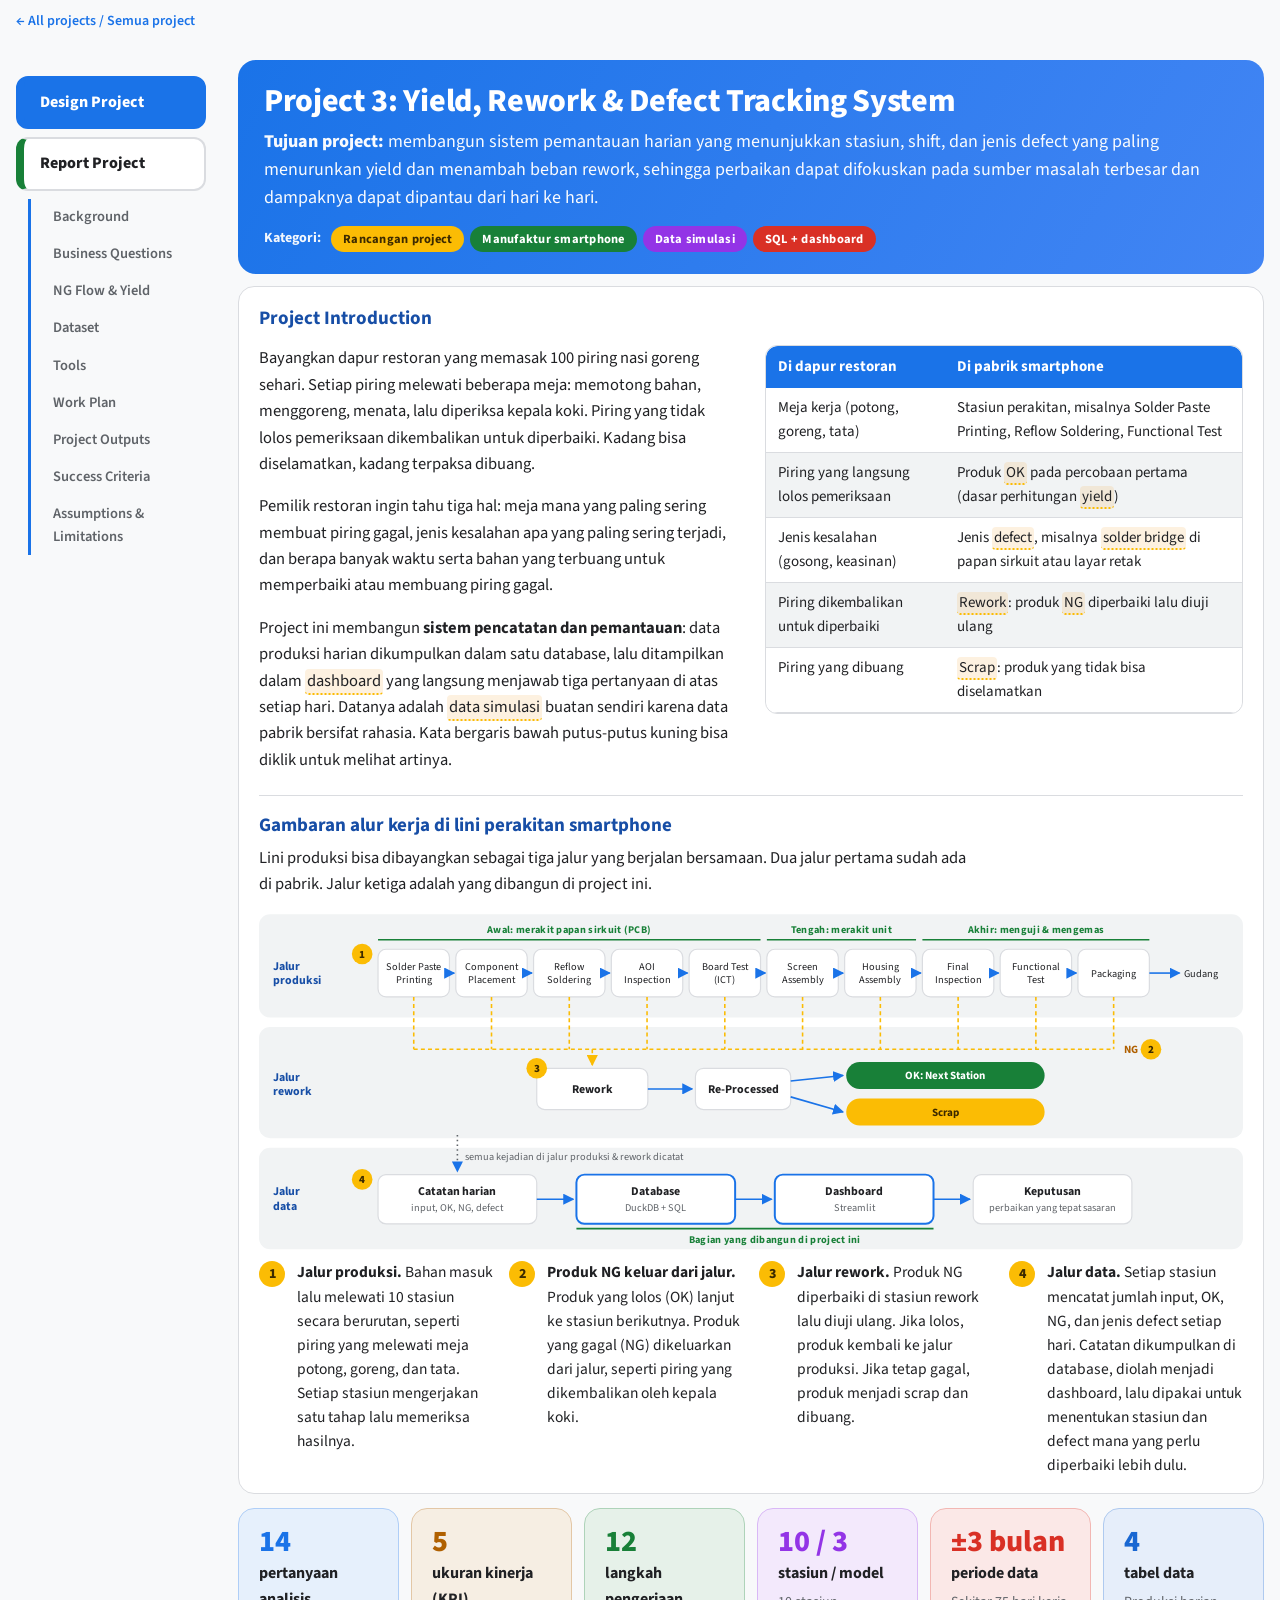
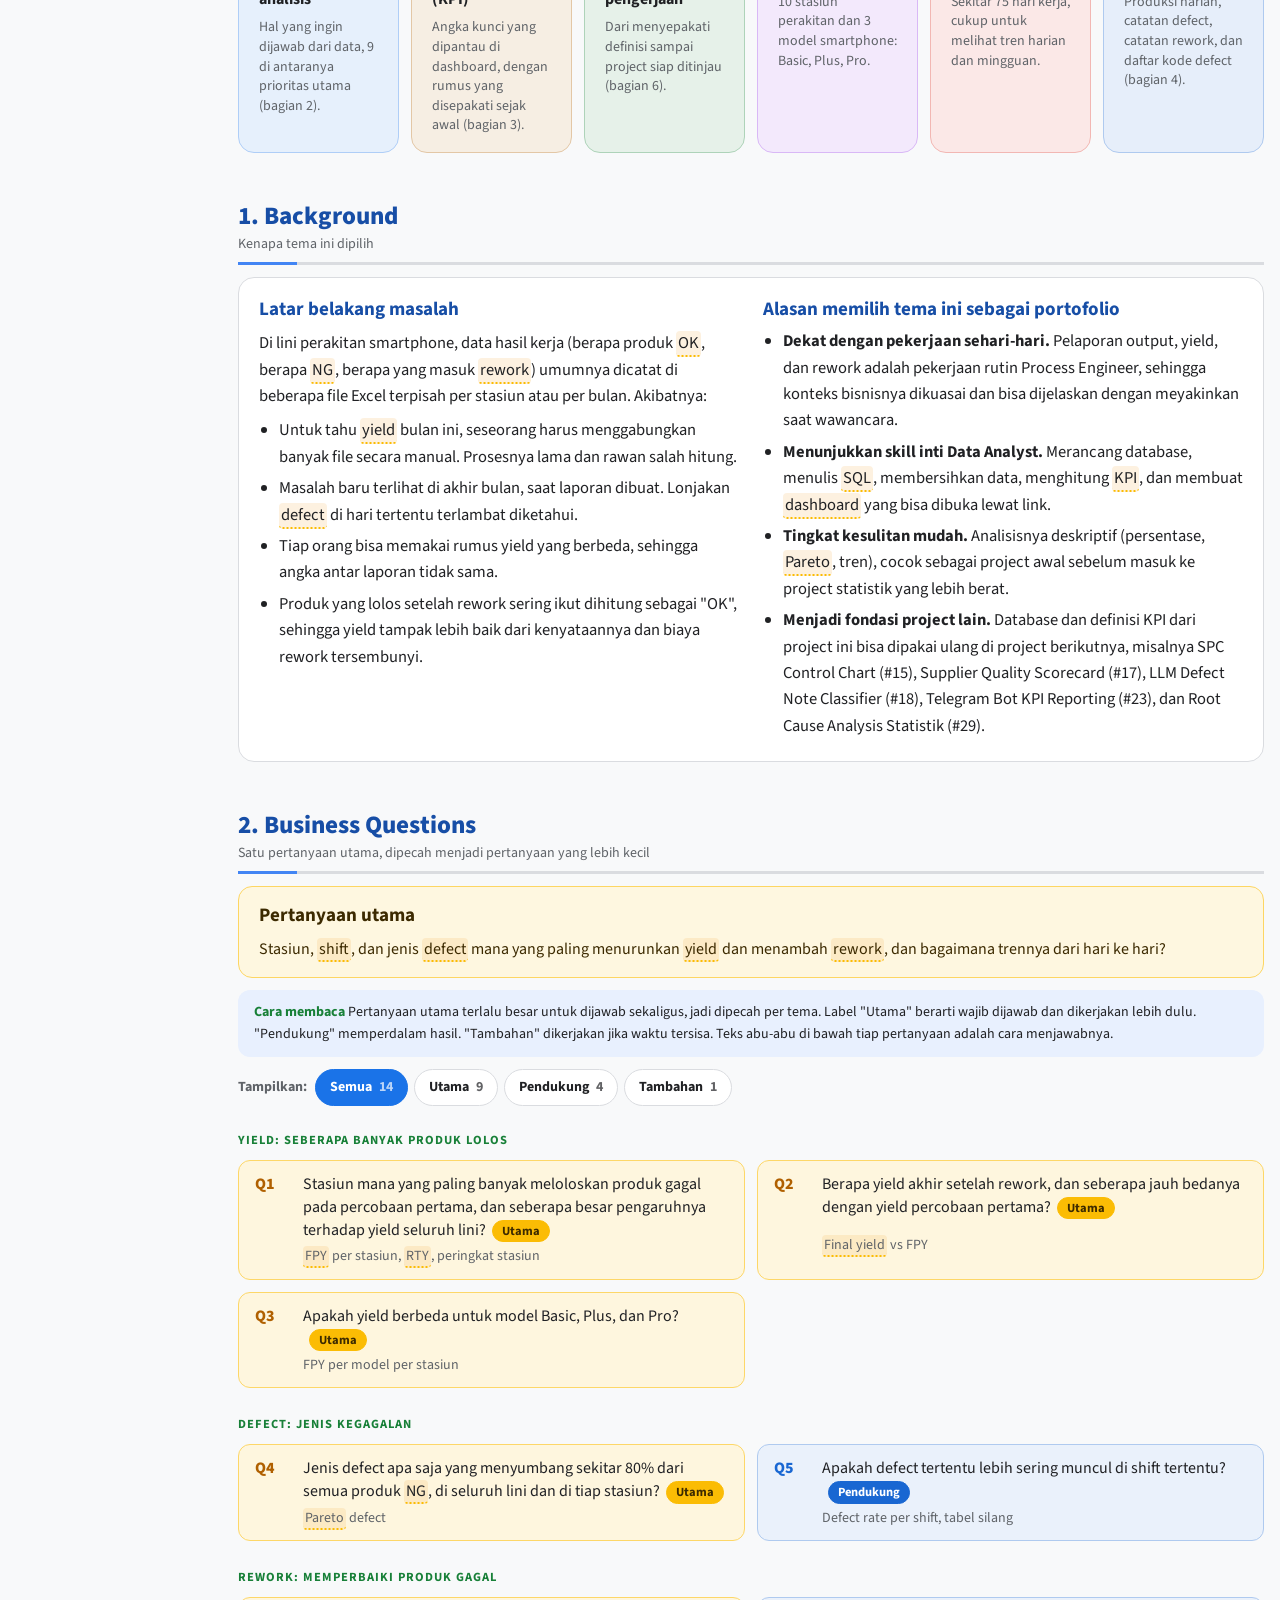
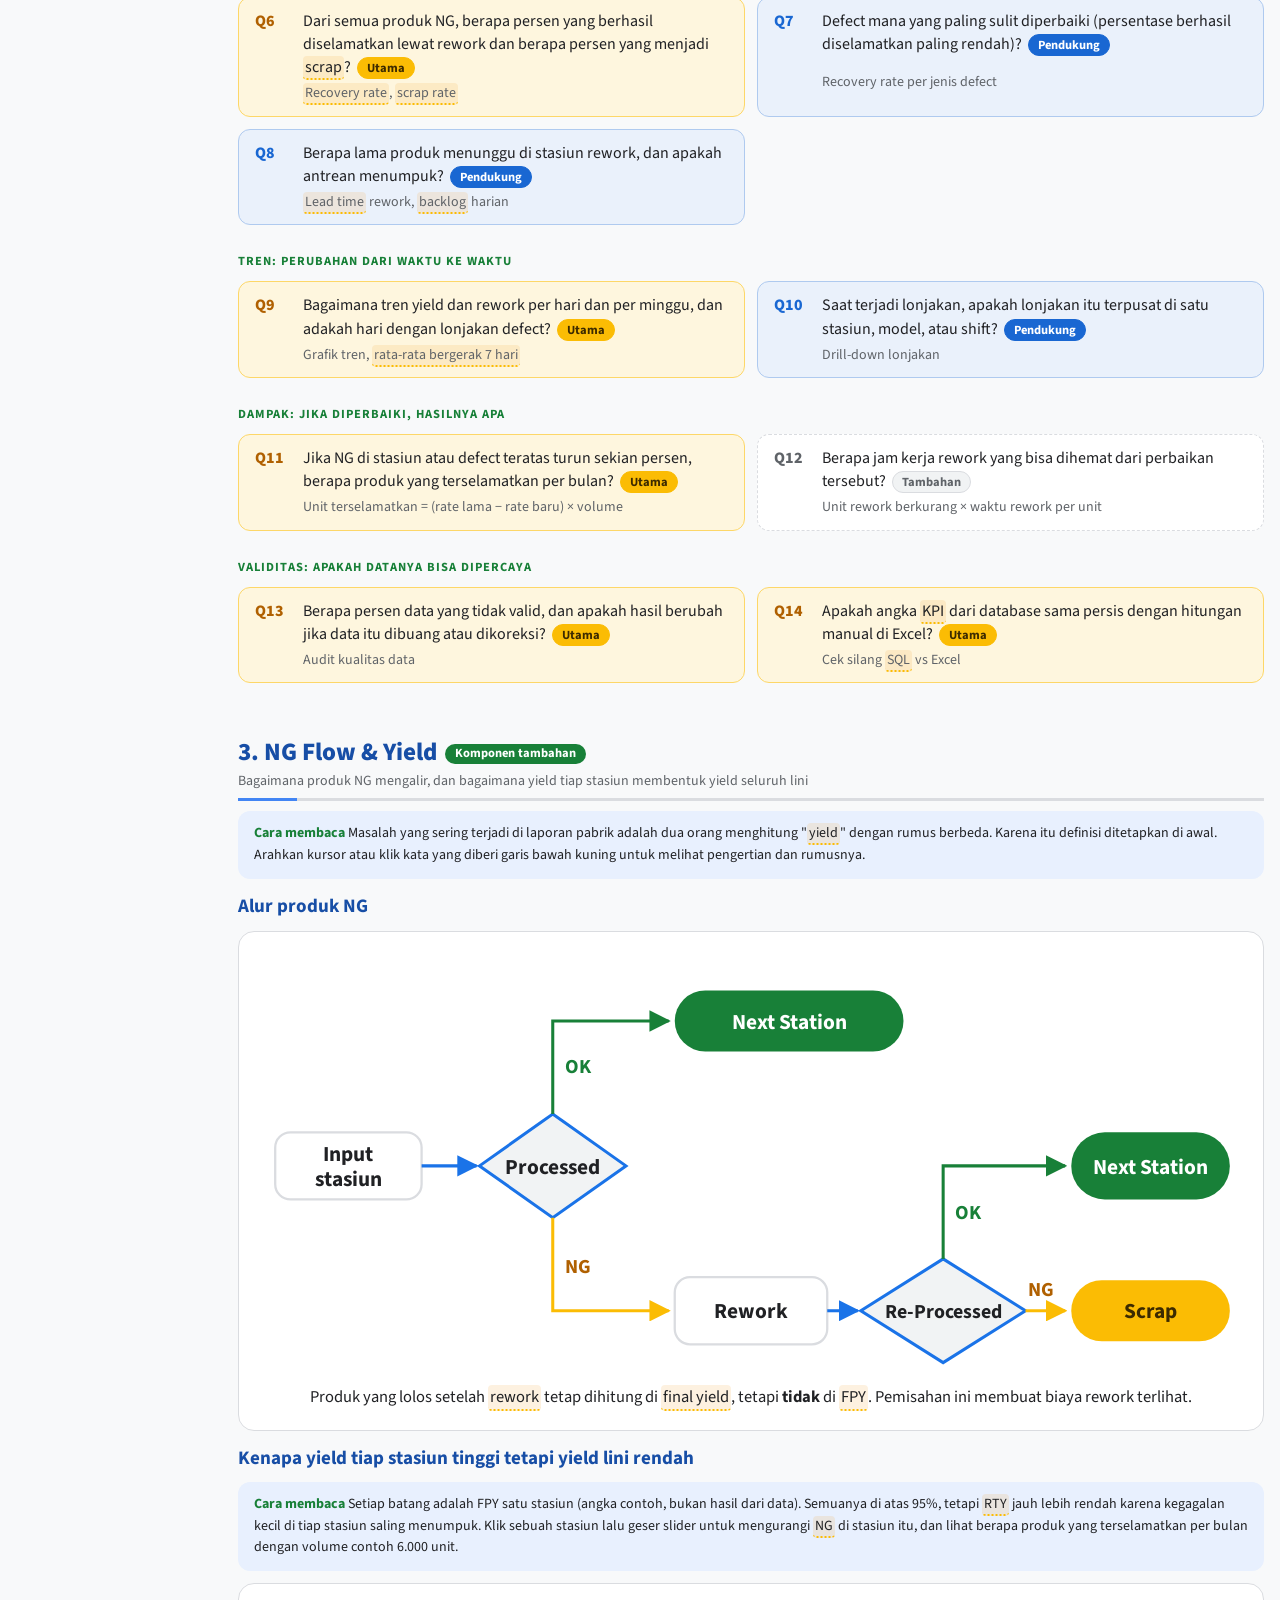
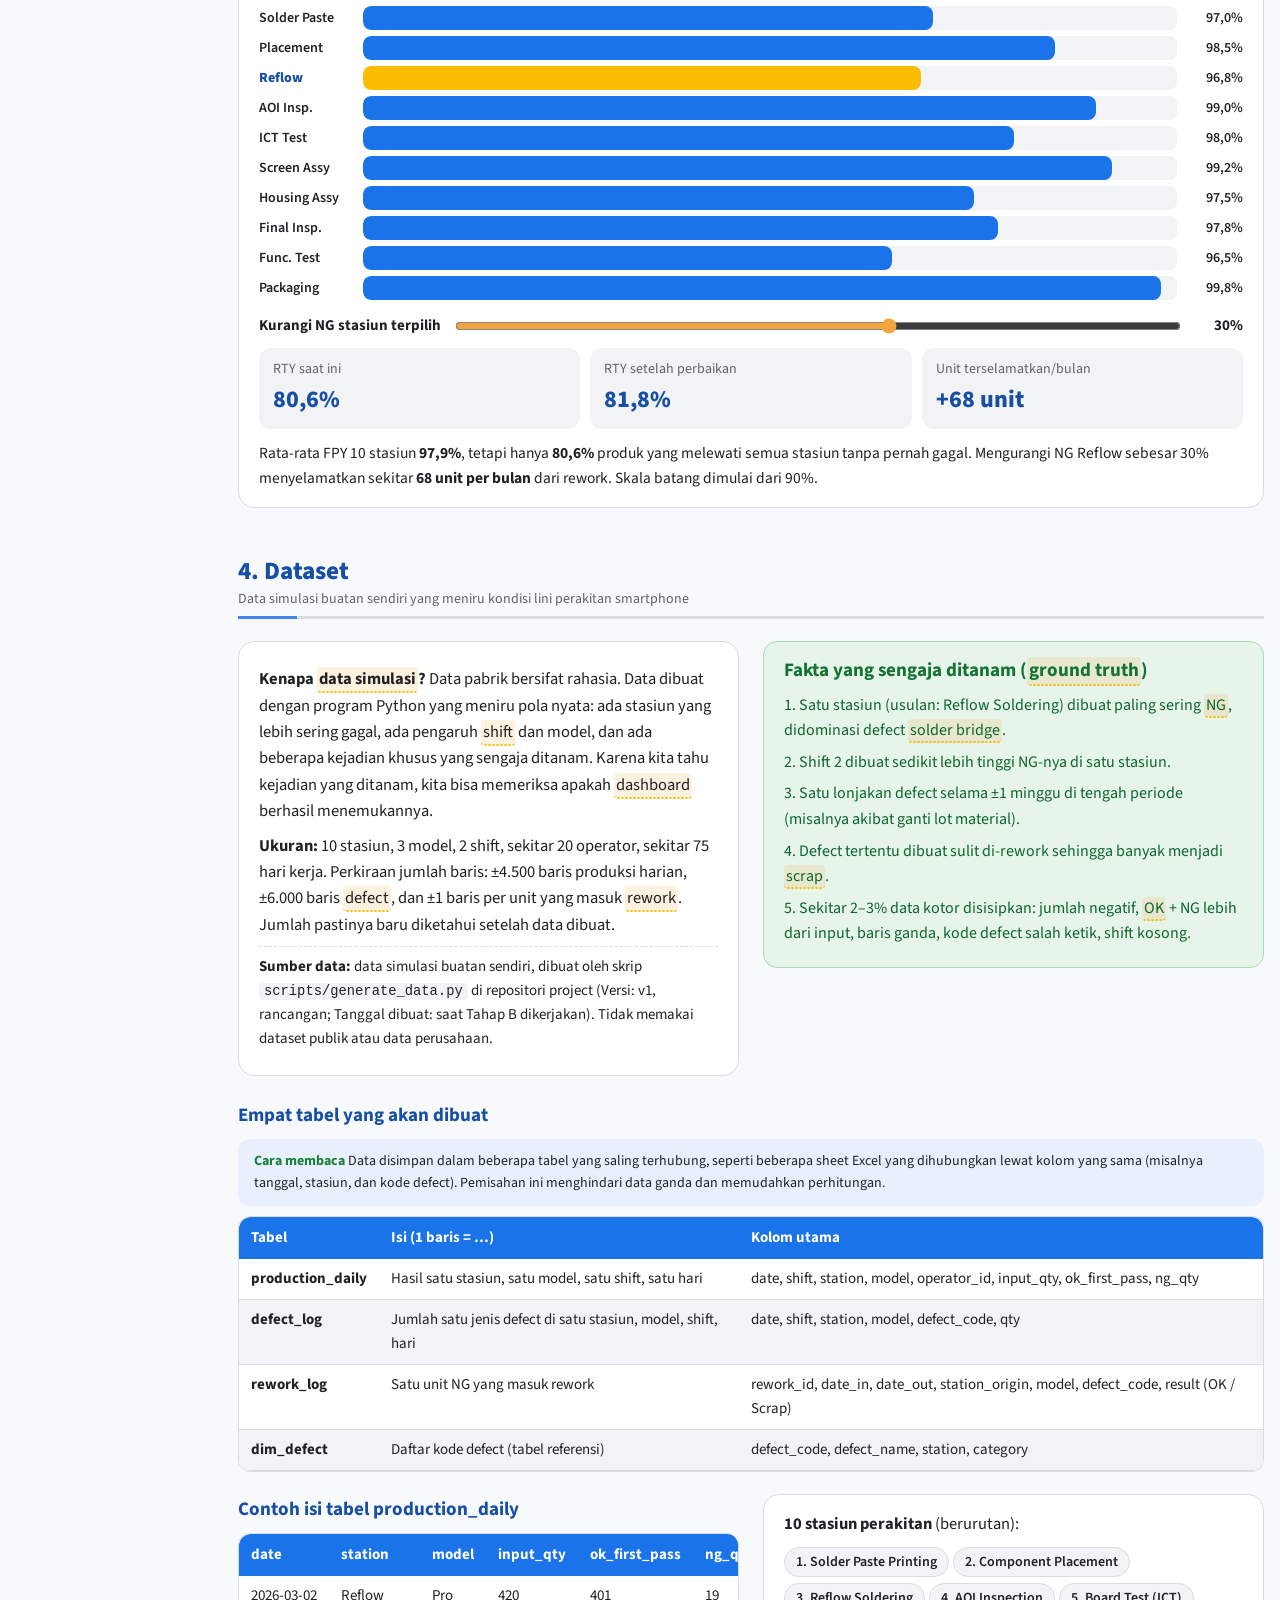
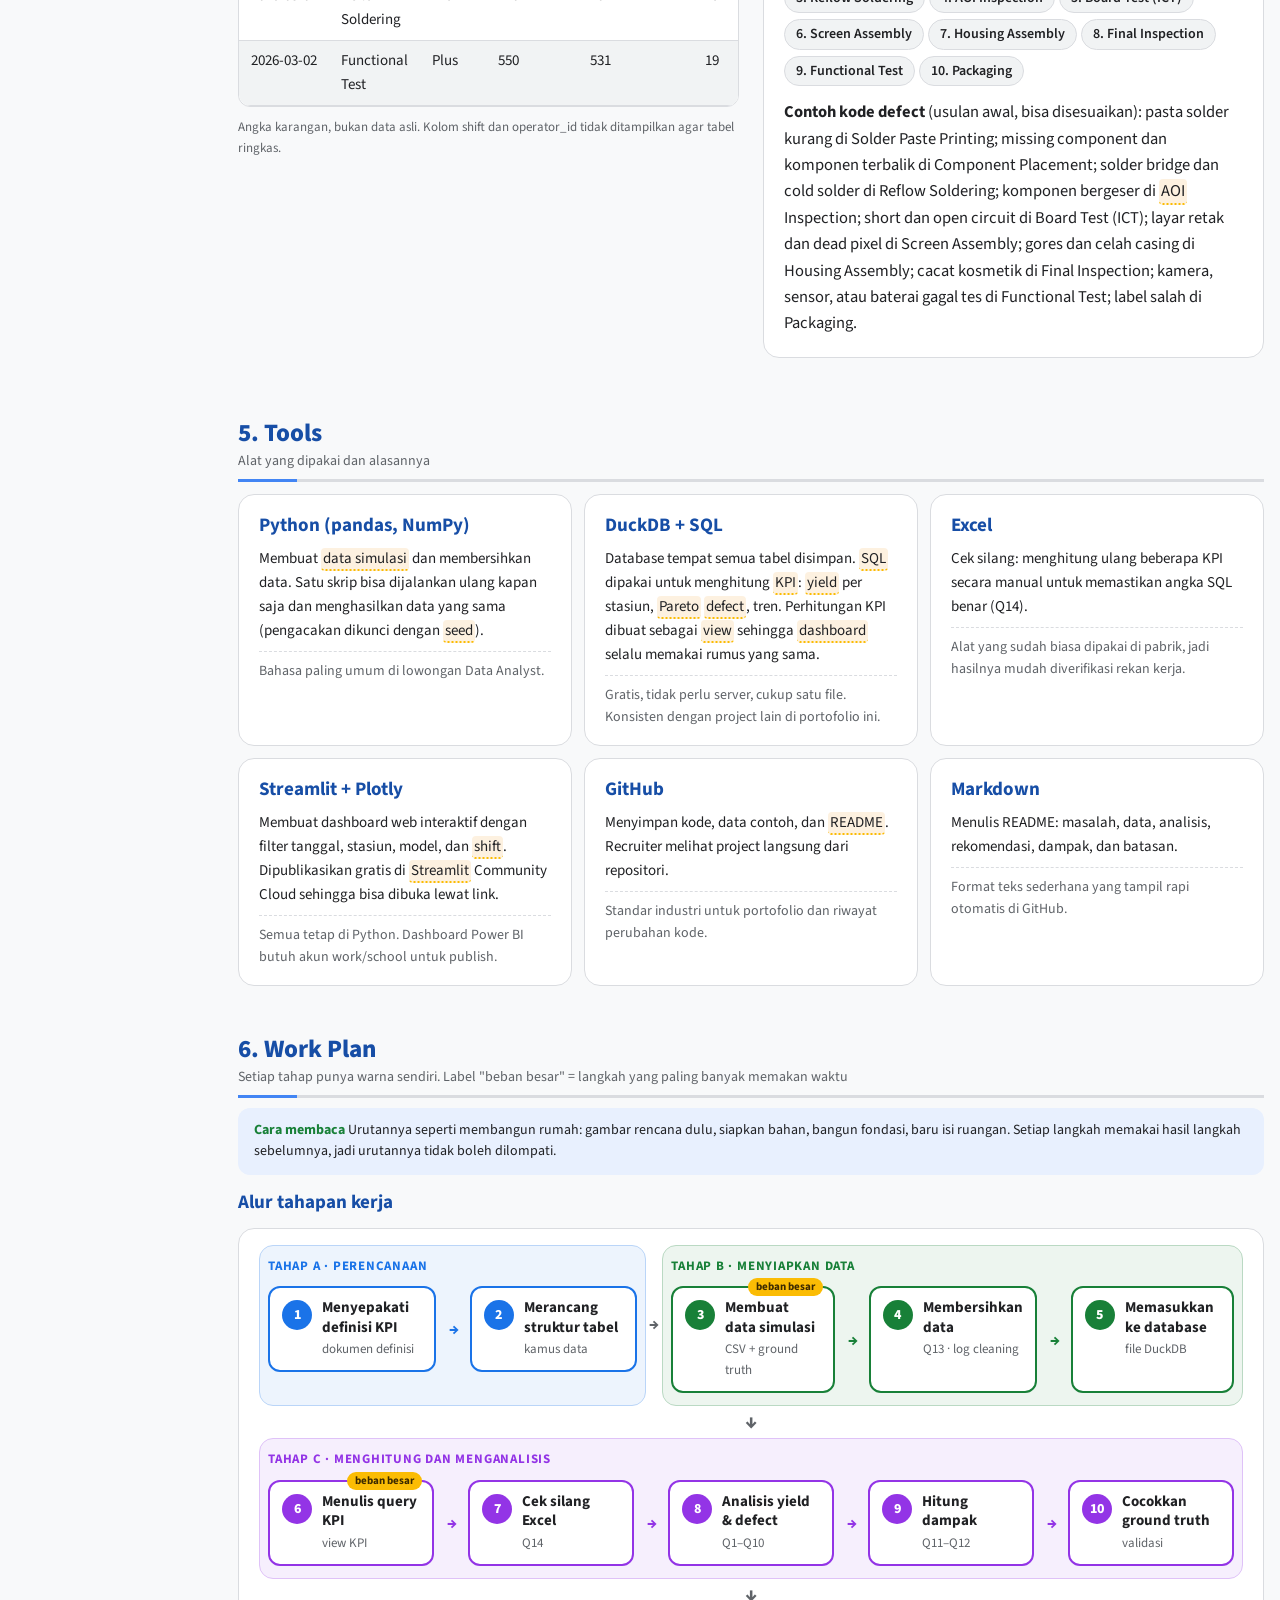
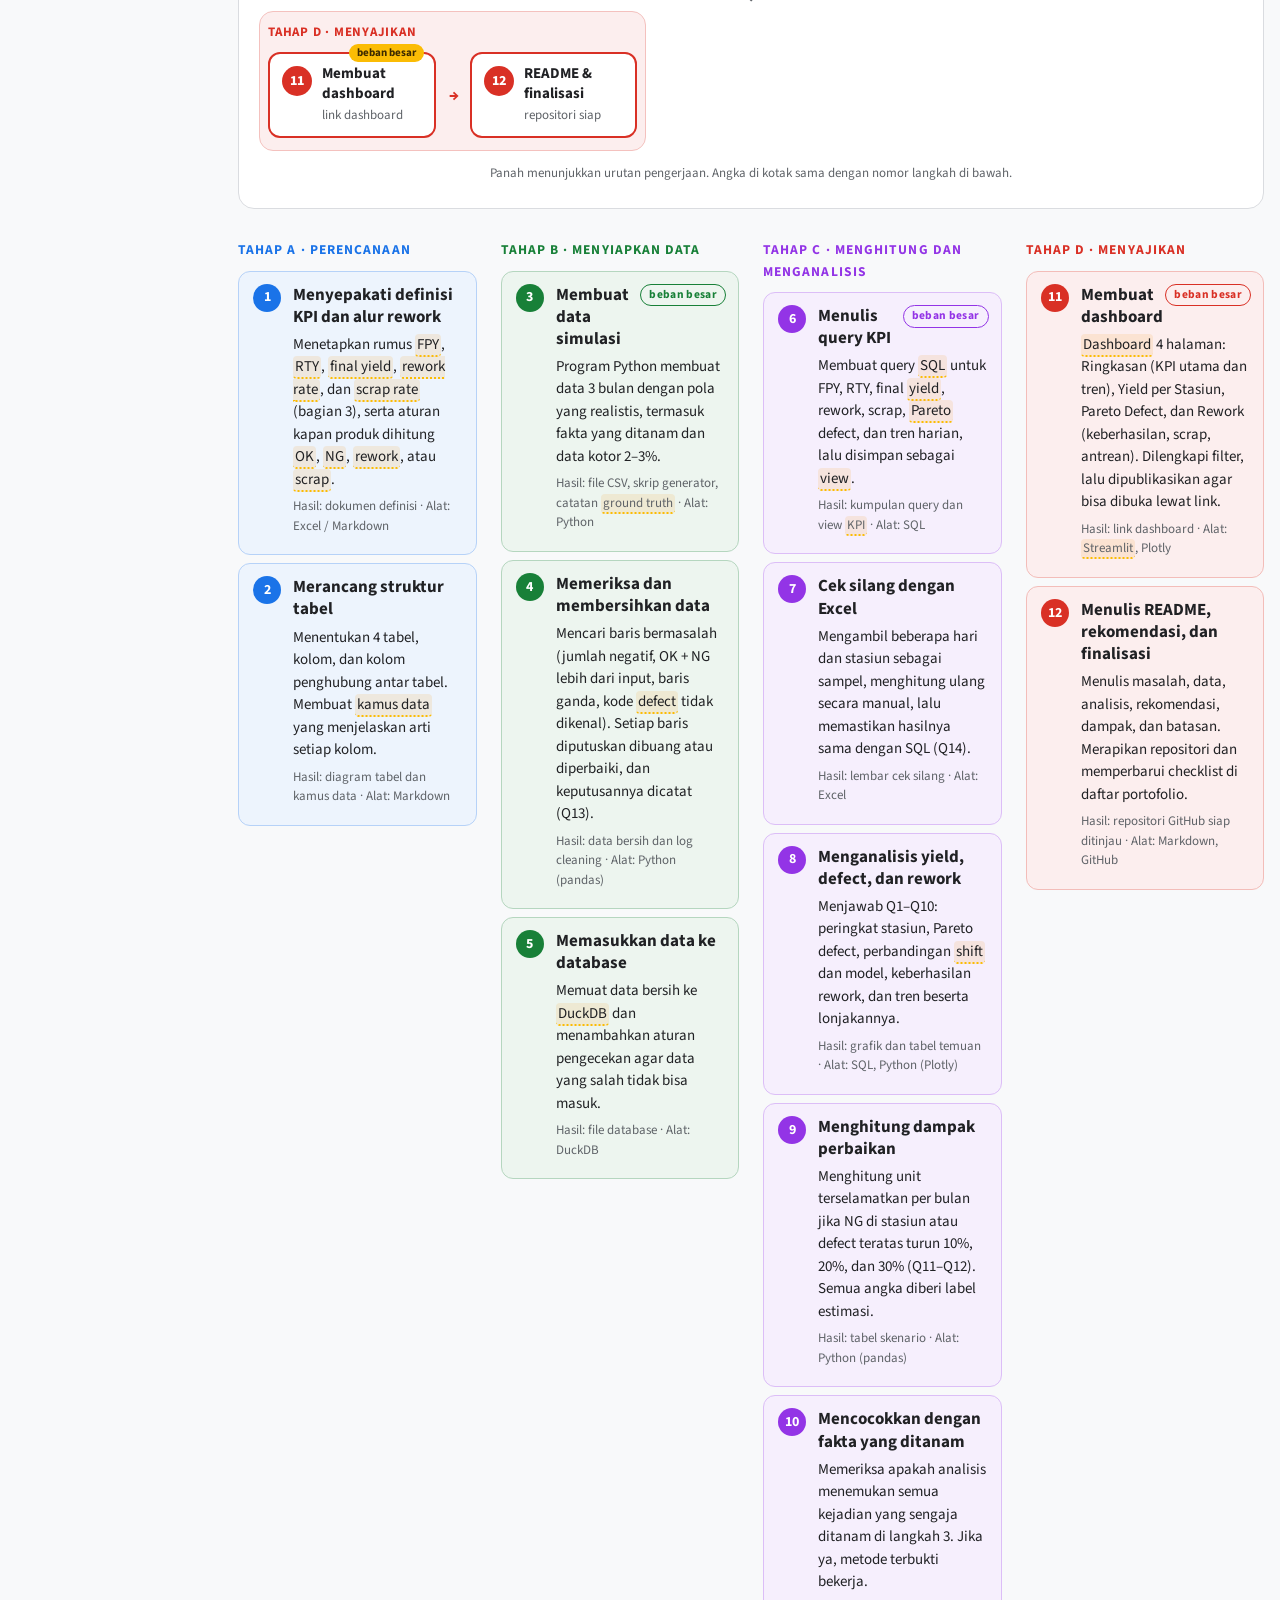
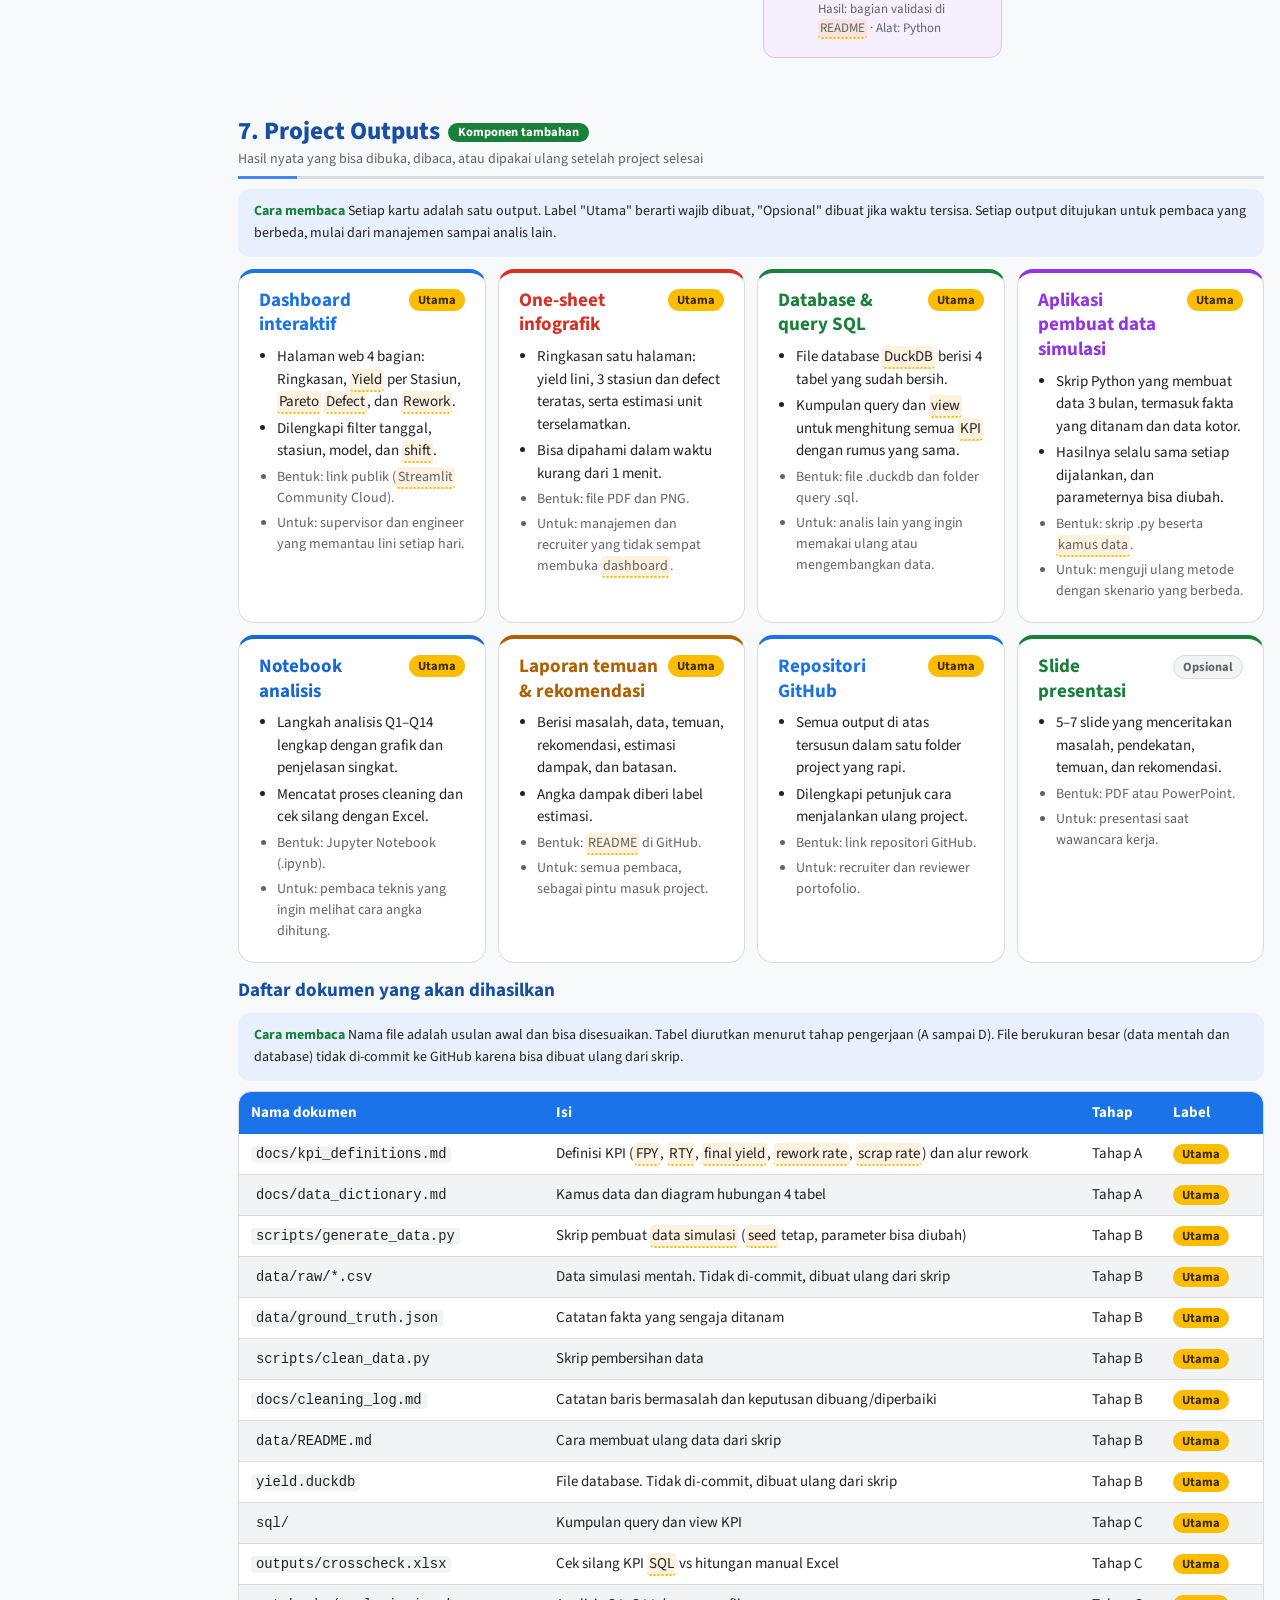
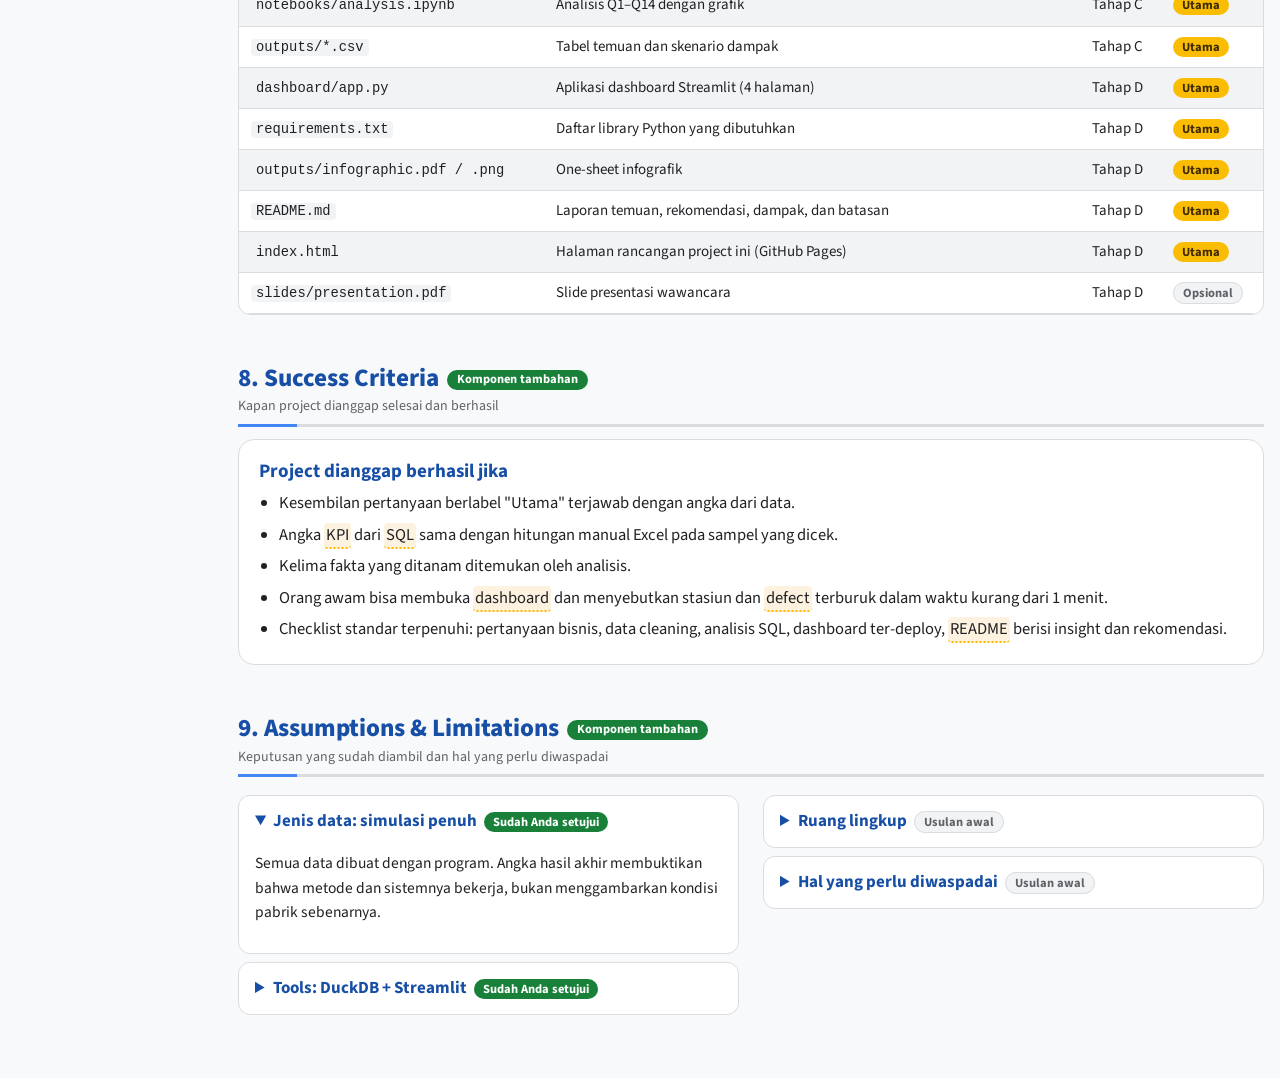
==== design-and-report/index.html @ c5be057d "Kerjakan Project 3: pipeline data simulasi, KPI, dashboard, dan Report v2 - Struktur standar Project" ====
<!doctype html><html><head><meta charset=utf8><meta name=viewport content="width=device-width,initial-scale=1,viewport-fit=cover"><style>:root{color-scheme:light;box-sizing:border-box;padding-top:env(safe-area-inset-top,0px);padding-bottom:env(safe-area-inset-bottom,0px)}html{scroll-padding-top:env(safe-area-inset-top,0px)}body{margin:0;padding:0;font:14px -apple-system,BlinkMacSystemFont,sans-serif;background:#fff;color:#000}img{max-width:100%}[hidden]:not([hidden=until-found i]){display:none!important}</style></head><body>
<a href="https://bagusbernadi.github.io/" style="display:inline-block;margin:12px 16px;font:600 14px/1.4 'Source Sans 3',Arial,sans-serif;color:#1A73E8;text-decoration:none">← All projects / Semua project</a>
<title>Project 3: Yield, Rework &amp; Defect Tracking</title>
<meta name="claude:viewport-fit-sides" content="cover">
<meta name="description" content="Rancangan project portofolio Data Analyst: sistem pelacakan yield, rework, dan defect perakitan smartphone dengan SQL dan dashboard.">
<link rel="preconnect" href="https://fonts.googleapis.com"><link rel="preconnect" href="https://fonts.gstatic.com" crossorigin>
<link rel="stylesheet" href="https://fonts.googleapis.com/css2?family=Source+Sans+3:wght@400;600;700;800&display=swap">
<style>
/* Layout: tema terang ala Google (single theme, sengaja): latar putih keabuan, kartu putih;
   biru = struktur, kuning = penanda utama, hijau = info pendukung, merah = aksen.
   Skala huruf: H1 32 · H2 25 · H3 19 · body 16.5 · keterangan 14 · label 12.5 */
:root{color-scheme:light;
--bg:#F8F9FA;--card:#FFFFFF;--sub:#F1F3F4;--line:#DADCE0;
--ink:#202124;--head:#174EA6;--mut:#5F6368;
--navy:#1A73E8;--navy-ink:#FFFFFF;--teal:#188038;--amber:#FBBC04;--amber-ink:#3C2A00;--bar:#1A73E8;--soft:#E8F0FE;
--gb:#4285F4;--gr:#EA4335;--gy:#FBBC04;--gg:#34A853;
--navyH:#1A73E8;--amberH:#B06000;--tealH:#188038;--plumH:#9334E6;--roseH:#D93025;--skyH:#1967D2;--onph:#fff;
--f:"Source Sans 3",Calibri,Carlito,"Segoe UI",Arial,sans-serif;
--h1:clamp(26px,2.6vw,32px);--h2:clamp(21px,2vw,25px);--h3:19px;--body:16.5px;--small:14px;--label:12.5px}
[hidden]{display:none!important}
*{box-sizing:border-box}html{scroll-padding-top:64px;scroll-behavior:smooth}
body{margin:0;background:var(--bg);color:var(--ink);font:400 var(--body)/1.6 var(--f)}
body::before{content:"";position:fixed;inset:0 0 auto;height:env(safe-area-inset-top,0px);background:var(--bg);z-index:10}
main{max-width:880px;margin:0 auto;padding-block:16px 56px;padding-left:max(16px,env(safe-area-inset-left,0px));padding-right:max(16px,env(safe-area-inset-right,0px))}
b,strong{font-weight:700}
nav{position:sticky;top:env(safe-area-inset-top,0px);z-index:9;background:var(--bg);padding:8px 0;display:flex;gap:6px;overflow-x:auto}
nav a{flex:none;background:var(--card);border:1px solid var(--line);color:var(--ink);text-decoration:none;border-radius:999px;padding:6px 14px;font-size:var(--small);font-weight:600}
nav a:hover,nav a:focus-visible{background:var(--amber);border-color:var(--amber);color:var(--amber-ink);outline:none}
.banner{background:var(--navy);color:var(--navy-ink);border-radius:18px;padding:22px 26px}
.banner h1{margin:0 0 8px;font-size:var(--h1);font-weight:800;line-height:1.2;text-wrap:balance;letter-spacing:-.01em}.banner p{margin:0;font-size:18px;line-height:1.55;opacity:.97}.banner .goal b{font-weight:800}
.tags{display:flex;gap:6px;flex-wrap:wrap;margin-top:14px}
.tags{align-items:center}.tlab{font-size:var(--small);font-weight:700;margin-right:4px;opacity:.95}
.tag{border-radius:999px;padding:3px 12px;font-size:var(--label);font-weight:700;background:rgba(255,255,255,.2);letter-spacing:.02em}.tag.a{background:var(--amber);color:var(--amber-ink)}
.card{border-radius:16px;padding:16px 20px;background:var(--card);border:1px solid var(--line);margin:12px 0}
.card p{margin:8px 0}
h2{font-size:var(--h2);font-weight:800;color:var(--head);margin:48px 0 10px;padding-bottom:8px;border-bottom:2px solid var(--line);line-height:1.25;text-wrap:balance}
h2 small{display:block;font-size:var(--small);font-weight:400;color:var(--mut);margin-top:4px}
h3{font-size:var(--h3);font-weight:700;color:var(--head);margin:16px 0 6px;line-height:1.3}
.card h3:first-child,.card>div>h3:first-child{margin-top:4px}
.add{display:inline-block;vertical-align:middle;margin-left:8px;border-radius:999px;padding:2px 10px;font-size:var(--label);font-weight:700;background:var(--teal);color:#fff}
.how{background:var(--soft);border-radius:12px;padding:12px 16px;margin:10px 0;font-size:var(--small);line-height:1.55;color:var(--ink)}.how::before{content:"Cara membaca ";font-weight:700;color:var(--teal)}
.callout{border-radius:14px;padding:14px 20px;margin:12px 0;font-size:16px}.callout h4{margin:0 0 6px;font-size:var(--h3);font-weight:700}.callout p{margin:6px 0}
.callout.a{background:var(--amber);color:var(--amber-ink)}.callout.g{background:var(--teal);color:#fff}
.kpis{display:grid;grid-template-columns:repeat(3,1fr);gap:12px;margin:14px 0}.kpis .card{margin:0}
.kpi .v{font-size:30px;font-weight:800;display:block;line-height:1.15;color:var(--head);font-variant-numeric:tabular-nums}.kpi .l{display:block;font-weight:700;font-size:16px;margin-top:2px}.kpi .d{display:block;font-size:var(--small);line-height:1.4;margin-top:6px;color:var(--mut)}
.kpi.t{background:var(--teal);border-color:var(--teal);color:#fff}.kpi.am{background:var(--amber);border-color:var(--amber);color:var(--amber-ink)}
.kpi.t .v,.kpi.t .d,.kpi.am .v,.kpi.am .d{color:inherit}
table{border-collapse:collapse;width:100%;font-size:15px;background:var(--card);border-radius:12px;overflow:hidden}
th{background:var(--navy);color:var(--navy-ink);padding:9px 12px;text-align:left;vertical-align:top;font-weight:700}
td{padding:8px 12px;border-bottom:1px solid var(--line);vertical-align:top}
tr:nth-child(odd) td{background:var(--sub)}
.scroll{overflow-x:auto;border:1px solid var(--line);border-radius:12px;margin:10px 0}
.q{background:var(--card);border:1px solid var(--line);border-radius:12px;padding:12px 16px;margin:6px 0;display:grid;grid-template-columns:40px 1fr;gap:4px 8px;font-size:16px;line-height:1.45}
.q .id{font-weight:800;color:var(--head)}.q .m{grid-column:2;font-size:var(--small);color:var(--mut)}
.pri{display:inline-block;border-radius:999px;padding:1px 9px;font-size:var(--label);font-weight:700;margin-left:6px;background:var(--sub);border:1px solid var(--line);color:var(--mut)}.pri.M{background:var(--amber);border-color:var(--amber);color:var(--amber-ink)}.pri.S{background:var(--navy);border-color:var(--navy);color:#fff}
.theme{font-size:var(--label);font-weight:700;color:var(--teal);margin:20px 0 4px;text-transform:uppercase;letter-spacing:.08em}
.flow{display:flex;flex-wrap:wrap;align-items:center;gap:6px;margin:8px 0}
.flow span{border-radius:999px;padding:5px 12px;font-size:var(--small);font-weight:700;background:var(--sub);border:1px solid var(--line)}
.flow span.ng{background:var(--amber);border-color:var(--amber);color:var(--amber-ink)}.flow span.ok{background:var(--teal);border-color:var(--teal);color:#fff}.flow i{font-style:normal;color:var(--mut);font-size:var(--small)}
.row{display:flex;align-items:center;gap:8px;margin:6px 0;width:100%;font:inherit;font-size:var(--small);color:var(--ink);background:none;border:0;padding:0;cursor:pointer;text-align:left}
.row .n{width:96px;flex:none;font-weight:600}.row .tr{flex:1;background:var(--sub);border-radius:8px;height:24px;position:relative;overflow:hidden}
.row .b{position:absolute;left:0;top:0;bottom:0;border-radius:8px;background:var(--bar);transition:width .25s}
.row.sel .b{background:var(--amber)}.row.sel .n{color:var(--head);font-weight:800}
.row .c{width:58px;text-align:right;flex:none;font-variant-numeric:tabular-nums;font-weight:600}
.row:focus-visible{outline:3px solid var(--amber);outline-offset:2px;border-radius:8px}
.ctl{display:flex;align-items:center;gap:12px;margin:14px 0 10px;font-weight:700;font-size:15px}.ctl input{flex:1;accent-color:#F2A541}.ctl output{min-width:48px;text-align:right}
.res{display:grid;grid-template-columns:repeat(3,1fr);gap:10px;margin-top:10px}.res div{background:var(--sub);border-radius:12px;padding:10px 14px;font-size:var(--small);color:var(--mut)}.res b{display:block;font-size:24px;font-weight:800;color:var(--head);font-variant-numeric:tabular-nums}
.steps{counter-reset:s;display:grid;gap:8px;margin:10px 0;padding:0;list-style:none}
.steps li{background:var(--card);border:1px solid var(--line);border-radius:12px;padding:12px 14px 12px 54px;position:relative}
.steps li::before{counter-increment:s;content:counter(s);position:absolute;left:14px;top:12px;width:28px;height:28px;border-radius:50%;background:var(--navy);color:#fff;font-weight:700;display:grid;place-items:center;font-size:14px}
.steps li.L::before{background:var(--amber);color:var(--amber-ink)}
.steps b.t{display:block;font-size:17px;color:var(--head);line-height:1.3}.steps p{margin:6px 0;font-size:15px;line-height:1.5}.steps .meta{font-size:13px;color:var(--mut)}
.phase{font-size:var(--label);font-weight:700;color:var(--teal);margin:18px 0 0;text-transform:uppercase;letter-spacing:.08em}
.tools{display:grid;grid-template-columns:repeat(2,1fr);gap:12px;margin:12px 0}.tools .card{margin:0}
.tools b{display:block;font-size:var(--h3);color:var(--head)}.tools .r{font-size:15px;margin:6px 0 0}.tools .alt{font-size:var(--small);color:var(--mut);margin:8px 0 0;padding-top:8px;border-top:1px dashed var(--line)}
details{background:var(--card);border:1px solid var(--line);border-radius:12px;padding:12px 16px;margin:8px 0}summary{cursor:pointer;font-weight:700;font-size:17px;color:var(--head)}details p{font-size:15.5px}
.pill{border-radius:999px;padding:1px 9px;font-size:var(--label);font-weight:700;background:var(--teal);color:#fff;margin-left:4px}.pill.d{background:var(--sub);border:1px solid var(--line);color:var(--mut)}
.chip{display:inline-block;border-radius:999px;padding:3px 11px;margin:3px 4px 3px 0;font-size:var(--small);font-weight:600;background:var(--sub);border:1px solid var(--line)}
.tm{border-bottom:2px dotted var(--amber);background:rgba(242,165,65,.16);border-radius:4px;padding:0 2px;cursor:help}
#tip{position:fixed;display:none;max-width:320px;white-space:pre-line;background:#202124;color:#fff;padding:10px 12px;border-radius:12px;font-size:var(--small);line-height:1.4;z-index:20;box-shadow:0 6px 20px rgba(0,0,0,.25)}
ul.tight{margin:6px 0;padding-left:20px}ul.tight li{margin:5px 0}
.intro>.layout{grid-column:1/-1}
.layout{margin-top:14px;padding-top:14px;border-top:1px solid var(--line)}.layout .lead{margin:4px 0 10px;max-width:90ch}
.figw{overflow-x:auto;margin:8px 0}.figw svg{display:block;width:100%;min-width:860px;height:auto;font-family:var(--f)}
.figw .lane{fill:var(--sub)}.figw .box{fill:var(--card);stroke:var(--line);stroke-width:1.5}.figw .box.hi{stroke:var(--bar);stroke-width:2.5}
.figw text{fill:var(--ink)}.figw .ln{font-size:15px;font-weight:700;fill:var(--head)}.figw .gl{font-size:13px;font-weight:700;fill:var(--teal);letter-spacing:.03em}
.figw .bt{font-size:13px}.figw .b{font-size:15px;font-weight:700}.figw .st{font-size:13px;fill:var(--mut)}
.figw .grp{stroke:var(--teal);stroke-width:2}.figw .ar{stroke:var(--bar);stroke-width:2}.figw .ah{fill:var(--bar)}
.figw .ng,.figw .ngs{stroke:var(--amber);stroke-width:2;stroke-dasharray:5 4}.figw .aha{fill:var(--amber)}.figw .nl{font-size:14px;font-weight:700;fill:var(--amberH)}
.figw .dt{stroke:var(--mut);stroke-width:2;stroke-dasharray:2 4}
.figw .okb{fill:var(--teal)}.figw .scb{fill:var(--amber)}.figw .wt{fill:#fff;font-size:14px;font-weight:700}.figw .at{fill:var(--amber-ink);font-size:14px;font-weight:700}
.figw .mk{fill:var(--amber)}.figw .mt{fill:var(--amber-ink);font-size:14px;font-weight:800}
.legend{counter-reset:l;list-style:none;padding:0;margin:10px 0 0;display:grid;gap:10px}
.legend li{counter-increment:l;position:relative;padding-left:38px;font-size:15.5px;line-height:1.55}
.legend li::before{content:counter(l);position:absolute;left:0;top:1px;width:26px;height:26px;border-radius:50%;background:var(--amber);color:var(--amber-ink);font-weight:800;font-size:14px;display:grid;place-items:center}
@media (min-width:1000px){.legend{grid-template-columns:repeat(4,1fr);gap:16px}}
.kpi{--h:var(--navyH);background:color-mix(in srgb,var(--h) 11%,var(--card));border-color:color-mix(in srgb,var(--h) 35%,var(--card))}
.kpi .v{color:var(--h)}.kpi .l{color:var(--ink)}.kpi .d{color:var(--mut)}
.q[data-p="M"]{background:color-mix(in srgb,var(--amber) 13%,var(--card));border-color:color-mix(in srgb,var(--amber) 60%,var(--card))}
.q[data-p="S"]{background:color-mix(in srgb,var(--skyH) 9%,var(--card));border-color:color-mix(in srgb,var(--skyH) 35%,var(--card))}
.q[data-p="N"]{border-style:dashed}
.q[data-p="M"] .id{color:var(--amberH)}.q[data-p="S"] .id{color:var(--skyH)}.q[data-p="N"] .id{color:var(--mut)}
.pri.S{background:var(--skyH);border-color:var(--skyH);color:var(--onph)}
.fbar{display:flex;flex-wrap:wrap;align-items:center;gap:6px;margin:12px 0 4px}.fbar span{font-size:var(--small);font-weight:700;color:var(--mut);margin-right:2px}
.fb{font:inherit;font-size:var(--small);font-weight:700;cursor:pointer;border-radius:999px;padding:6px 14px;border:1px solid var(--line);background:var(--card);color:var(--ink)}
.fb i{font-style:normal;opacity:.7;margin-left:4px}.fb:hover{border-color:var(--bar)}.fb:focus-visible{outline:3px solid var(--amber);outline-offset:2px}
.fb.on{background:var(--navy);border-color:var(--navy);color:#fff}.fb.on[data-f="M"]{background:var(--amber);border-color:var(--amber);color:var(--amber-ink)}.fb.on[data-f="S"]{background:var(--skyH);border-color:var(--skyH);color:var(--onph)}
.defs p{margin:0 0 12px}.defs p:last-child{margin:0}
.fx{display:inline-block;margin:2px 0;padding:1px 9px;border-radius:8px;background:color-mix(in srgb,var(--tealH) 12%,var(--card));border:1px solid color-mix(in srgb,var(--tealH) 40%,var(--card));color:var(--tealH);font-weight:700;font-size:15px;white-space:normal}
.figw.fl svg{min-width:520px;max-width:1000px;margin:0 auto}.flowfull .card{padding:20px 24px}.flowfull .card>p{text-align:center;margin:12px 0 0}.figw .dia{fill:var(--sub);stroke:var(--bar);stroke-width:2}.figw .b2{font-size:14px;font-weight:700}
.figw .arT{fill:none;stroke:var(--teal);stroke-width:2}.figw .aht{fill:var(--teal)}.figw .arA{fill:none;stroke:var(--amber);stroke-width:2}.figw .aha2{fill:var(--amber)}
.figw .lt{font-size:13px;font-weight:700;fill:var(--tealH)}.figw .la{font-size:13px;font-weight:700;fill:var(--amberH)}
.ph .phase{color:var(--ph);font-size:13.5px}
.ph .steps li{background:color-mix(in srgb,var(--ph) 8%,var(--card));border-color:color-mix(in srgb,var(--ph) 32%,var(--card))}
.ph .steps li::before,.ph .steps li.L::before{background:var(--ph);color:var(--onph)}
.ph .steps b.t{color:var(--ink)}
.steps li.L::after{content:"beban besar";position:absolute;right:12px;top:12px;font-size:11.5px;font-weight:700;letter-spacing:.03em;padding:1px 8px;border-radius:999px;border:1px solid var(--ph,var(--amber));color:var(--ph,var(--amber))}
.steps li.L b.t{padding-right:84px}
.banner{background:linear-gradient(120deg,#1A73E8,#4285F4)}
h2{border-bottom:3px solid transparent;border-image:linear-gradient(90deg,var(--gb) 0 60px,var(--line) 60px) 1}
nav a:nth-child(4n+1):hover{background:var(--gb);border-color:var(--gb);color:#fff}nav a:nth-child(4n+2):hover{background:var(--gr);border-color:var(--gr);color:#fff}nav a:nth-child(4n+4):hover{background:var(--gg);border-color:var(--gg);color:#fff}
.callout.g{background:#E6F4EA;color:#0D652D;border:1px solid #A8DAB5}.callout.g h4{color:#137333}
.callout.a{background:#FEF7E0;color:#3C2A00;border:1px solid #FDD663}
.outs{display:grid;gap:12px;margin:12px 0}.outs .card{margin:0}
.out{--h:var(--navyH);border-top:4px solid var(--h)}
.out .oh{display:flex;align-items:flex-start;justify-content:space-between;gap:8px}.out .oh b{font-size:var(--h3);color:var(--h);line-height:1.3}
.ob{flex:none;border-radius:999px;padding:1px 9px;font-size:var(--label);font-weight:700;background:var(--amber);color:var(--amber-ink)}.ob.opt{background:var(--sub);border:1px solid var(--line);color:var(--mut)}
.out ul{margin:8px 0 0;padding-left:18px;font-size:15px;line-height:1.5}.out li{margin:4px 0}
.out li:nth-last-child(-n+2){color:var(--mut);font-size:14px}
@media (min-width:700px){.outs{grid-template-columns:repeat(2,1fr)}}
@media (min-width:1280px){.outs{grid-template-columns:repeat(4,1fr)}}
.tag.c1{background:#188038;color:#fff}.tag.c2{background:#9334E6;color:#fff}.tag.c3{background:#D93025;color:#fff}.tag.c4{background:#fff;color:#1A73E8}
.sample td:first-child{white-space:nowrap}.src{border-top:1px dashed var(--line);padding-top:8px;font-size:15px}.src code{font-size:13.5px;background:var(--soft);padding:1px 6px;border-radius:6px}.note{font-size:13px;color:var(--mut);margin:6px 0 0}
.wf{display:grid;gap:4px}
.wl{--c:var(--navyH);position:relative;background:color-mix(in srgb,var(--c) 8%,var(--card));border:1px solid color-mix(in srgb,var(--c) 30%,var(--card));border-radius:14px;padding:10px 12px 12px}
.wl h4{margin:0 0 10px;font-size:13px;font-weight:700;text-transform:uppercase;letter-spacing:.06em;color:var(--c)}
.ws{display:grid;gap:22px}
.wb{position:relative;background:var(--card);border:2px solid var(--c);border-radius:12px;padding:10px 12px 10px 52px;min-height:62px}
.wb .n{position:absolute;left:12px;top:12px;width:30px;height:30px;border-radius:50%;background:var(--c);color:var(--onph);font-weight:800;font-size:14px;display:grid;place-items:center}
.wb b{display:block;font-size:15px;line-height:1.3}.wb .s{display:block;font-size:13px;color:var(--mut);margin-top:2px}
.wb.L::before{content:"beban besar";position:absolute;top:-10px;right:10px;background:var(--amber);color:var(--amber-ink);font-size:11px;font-weight:700;padding:0 8px;border-radius:999px;line-height:18px}
.wb:not(:last-child)::after{content:"↓";position:absolute;left:50%;bottom:-21px;transform:translateX(-50%);color:var(--c);font-weight:800;font-size:16px;line-height:1}
.wa{text-align:center;font-weight:800;font-size:20px;color:var(--mut);line-height:1.2}
.wrow,.wrow1{display:grid;gap:4px}
.wrow>.wl:first-child{margin-bottom:24px}.wrow>.wl:first-child::after{content:"↓";position:absolute;left:50%;bottom:-24px;transform:translateX(-50%);font-weight:800;font-size:20px;color:var(--mut)}
@media (min-width:1200px){
.wrow{grid-template-columns:2fr 3fr;gap:30px}.wrow>.wl:first-child{margin-bottom:0}.wrow>.wl:first-child::after{content:"→";left:auto;right:-24px;bottom:auto;top:50%;transform:translateY(-50%)}
.wrow1{grid-template-columns:2fr 3fr}
.ws{grid-template-columns:repeat(var(--k),1fr);gap:26px}
.wb:not(:last-child)::after{content:"→";left:auto;right:-25px;bottom:auto;top:50%;transform:translateY(-50%)}
.wl{padding-left:8px;padding-right:8px}.ws{gap:34px}
.wrow,.wrow1{gap:16px}.wrow>.wl:first-child::after{right:-14px;font-size:16px}
}
.docs code{font-size:13.5px;background:var(--soft);padding:1px 6px;border-radius:6px;white-space:nowrap}.docs td:nth-child(3){white-space:nowrap}
/* layar lebar: nav jadi sidebar, konten dibagi kolom */
.two{display:grid;gap:0 24px;align-items:start}.two>*{min-width:0}
.qgrid{display:grid;gap:0 12px}.qgrid>*{min-width:0}
@media (min-width:1000px){
main{max-width:1480px}
.two,.qgrid{grid-template-columns:1fr 1fr}.qgrid .theme{grid-column:1/-1}
.kpis{grid-template-columns:repeat(6,1fr)}.tools{grid-template-columns:repeat(3,1fr)}
.intro{display:grid;grid-template-columns:1fr 1fr;column-gap:28px;align-items:start}.intro h3{grid-column:1/-1}.intro>p{grid-column:1}.intro>.scroll{grid-column:2;grid-row:2/span 3;margin-top:8px}
.phases{display:grid;grid-template-columns:repeat(2,1fr);gap:0 24px}.phases>*{min-width:0}
}
@media (min-width:1280px){
main{display:grid;grid-template-columns:190px minmax(0,1fr);column-gap:32px}
main>*{grid-column:2}
main>nav{grid-column:1;grid-row:1/span 60;align-self:start;flex-direction:column;padding-top:16px}
main>nav a{border-radius:10px;font-size:15px;padding:8px 14px}
.phases{grid-template-columns:repeat(4,1fr)}
}
@media (max-width:620px){.kpis,.res{grid-template-columns:1fr 1fr}.tools{grid-template-columns:1fr}.row .n{width:78px}.banner{padding:18px}}
@media (prefers-reduced-motion:reduce){html{scroll-behavior:auto}.row .b{transition:none}}
.tab{flex:none;font:inherit;font-size:15px;font-weight:800;cursor:pointer;background:var(--card);border:2px solid var(--line);color:var(--ink);border-radius:999px;padding:6px 16px}
.tab[data-t=design]{--c:var(--navy)}.tab[data-t=report]{--c:var(--teal)}
.tab:hover{border-color:var(--c)}.tab.on{background:var(--c);border-color:var(--c);color:#fff}.tab:focus-visible{outline:3px solid var(--amber);outline-offset:2px}
.links{display:contents}.links[data-tab=design]{--ac:var(--navy)}.links[data-tab=report]{--ac:var(--teal)}
.links a{font-size:13.5px;font-weight:600;color:var(--mut);padding:5px 12px}
.pane code{font-size:.92em;background:var(--sub);border-radius:4px;padding:1px 5px;overflow-wrap:anywhere}
.pane pre{background:var(--sub);border:1px solid var(--line);border-radius:12px;padding:12px 16px;overflow-x:auto;font-size:14px;line-height:1.5}.pane pre code{background:none;padding:0;overflow-wrap:normal}
.pill.p{background:var(--amber);color:var(--amber-ink)}
.callout a{color:inherit;font-weight:700;text-decoration:underline}
@media (min-width:1280px){
main>nav{gap:8px}
.tab{border-radius:12px;font-size:16px;padding:12px 16px;text-align:left;border-left:8px solid var(--c)}
.links{display:flex;flex-direction:column;gap:2px;margin:0 0 8px 12px;padding-left:12px;border-left:3px solid var(--ac)}
main>nav .links a{background:none;border:0;border-radius:8px;font-size:14.5px;font-weight:600;color:var(--mut);padding:6px 10px}
main>nav .links a:hover,main>nav .links a:focus-visible{background:var(--soft);color:var(--head)}
}
.rt{font-size:14.5px}.rt td,.rt th{padding:7px 10px;vertical-align:top;overflow-wrap:normal}.rt td:not(:first-child){font-variant-numeric:tabular-nums}.rt td:first-child{white-space:nowrap}.rt code{font-size:.9em}
.rc svg{min-width:0!important;max-width:100%}.figw.rc{overflow-x:auto}.figw.rc svg{min-width:640px!important}.figw.rc.sm svg{max-width:760px;margin:0 auto}
.rc svg text{fill:#5F6368;font-size:12px}
.lg{display:flex;flex-wrap:wrap;gap:6px 18px;font-size:14px;margin:4px 0 8px}.lg i{display:inline-block;width:12px;height:12px;border-radius:3px;margin-right:6px;vertical-align:-1px}
.grid2>*{min-width:0}
table.evq td:first-child{width:56px}
.evq .en{display:inline-grid;place-items:center;width:30px;height:30px;border-radius:50%;background:var(--soft);color:var(--head);font-weight:800;font-size:14px}
.evq a{color:var(--ink);font-weight:700;font-size:16px;text-decoration:none;display:inline-flex;align-items:center;gap:6px;padding:2px 0;border-bottom:2px solid transparent}
.evq a:hover,.evq a:focus-visible{color:var(--navy);border-bottom-color:var(--navy)}.evq tr:hover td{background:var(--soft)}
.evq .pill{white-space:nowrap}.rt .pill{white-space:nowrap}
.qa{display:grid;grid-template-columns:auto 1fr;gap:0 12px;padding:10px 14px;border-radius:12px;background:var(--sub);border-left:5px solid var(--teal);margin:10px 0}
.qa.w{border-left-color:var(--amber)}.qa .qn{font-weight:800;font-size:15px;color:#fff;background:var(--teal);border-radius:8px;padding:2px 9px;height:fit-content;margin-top:2px}
.qa.w .qn{background:var(--amberH)}.qa .qt{font-weight:700;line-height:1.4}.qa .qm{font-size:13px;color:var(--mut);margin:2px 0}.qa p{margin:4px 0 2px}
.qlist{font-size:13px;font-weight:700;color:var(--mut);margin-left:6px;letter-spacing:.02em}
.report-note{font-size:14px;color:var(--mut)}
</style>

<main>
<nav aria-label="Project navigation"><button type="button" class="tab on" data-t="design" aria-expanded="true" aria-controls="design">Design Project</button><button type="button" class="tab" data-t="report" aria-expanded="false" aria-controls="report">Report Project</button><div class="links" data-tab="design"><a href="#s1">Background</a><a href="#s2">Business Questions</a><a href="#s3">NG Flow &amp; Yield</a><a href="#s4">Dataset</a><a href="#s5">Tools</a><a href="#s6">Work Plan</a><a href="#s7">Project Outputs</a><a href="#s8">Success Criteria</a><a href="#s9">Assumptions &amp; Limitations</a></div><div class="links" data-tab="report" hidden><a href="#rp1">Data</a><a href="#rp2">Business Questions</a><a href="#rp3">Dataset</a><a href="#rp4">Tools</a><a href="#rp5">Alur Kerja</a><a href="#rp6">Project Output</a><a href="#rp7">Kesimpulan</a></div></nav>

<header class="banner"><h1>Project 3: Yield, Rework &amp; Defect Tracking System</h1>
<p class="goal"><b>Tujuan project:</b> membangun sistem pemantauan harian yang menunjukkan stasiun, shift, dan jenis defect yang paling menurunkan yield dan menambah beban rework, sehingga perbaikan dapat difokuskan pada sumber masalah terbesar dan dampaknya dapat dipantau dari hari ke hari.</p>
<div class="tags"><span class="tlab">Kategori:</span><span class="tag a">Rancangan project</span><span class="tag c1">Manufaktur smartphone</span><span class="tag c2">Data simulasi</span><span class="tag c3">SQL + dashboard</span></div></header>

<div class="pane" id="design" data-tab="design">
<section class="card intro">
<h3>Project Introduction</h3>
<p>Bayangkan dapur restoran yang memasak 100 piring nasi goreng sehari. Setiap piring melewati beberapa meja: memotong bahan, menggoreng, menata, lalu diperiksa kepala koki. Piring yang tidak lolos pemeriksaan dikembalikan untuk diperbaiki. Kadang bisa diselamatkan, kadang terpaksa dibuang.</p>
<p>Pemilik restoran ingin tahu tiga hal: meja mana yang paling sering membuat piring gagal, jenis kesalahan apa yang paling sering terjadi, dan berapa banyak waktu serta bahan yang terbuang untuk memperbaiki atau membuang piring gagal.</p>
<div class="scroll"><table><tr><th>Di dapur restoran</th><th>Di pabrik smartphone</th></tr>
<tr><td>Meja kerja (potong, goreng, tata)</td><td>Stasiun perakitan, misalnya Solder Paste Printing, Reflow Soldering, Functional Test</td></tr>
<tr><td>Piring yang langsung lolos pemeriksaan</td><td>Produk OK pada percobaan pertama (dasar perhitungan yield)</td></tr>
<tr><td>Jenis kesalahan (gosong, keasinan)</td><td>Jenis defect, misalnya solder bridge di papan sirkuit atau layar retak</td></tr>
<tr><td>Piring dikembalikan untuk diperbaiki</td><td>Rework: produk NG diperbaiki lalu diuji ulang</td></tr>
<tr><td>Piring yang dibuang</td><td>Scrap: produk yang tidak bisa diselamatkan</td></tr>
</table></div>
<p>Project ini membangun <b>sistem pencatatan dan pemantauan</b>: data produksi harian dikumpulkan dalam satu database, lalu ditampilkan dalam dashboard yang langsung menjawab tiga pertanyaan di atas setiap hari. Datanya adalah data simulasi buatan sendiri karena data pabrik bersifat rahasia. Kata bergaris bawah putus-putus kuning bisa diklik untuk melihat artinya.</p>
<div class="layout">
<h3>Gambaran alur kerja di lini perakitan smartphone</h3>
<p class="lead">Lini produksi bisa dibayangkan sebagai tiga jalur yang berjalan bersamaan. Dua jalur pertama sudah ada di pabrik. Jalur ketiga adalah yang dibangun di project ini.</p>
<div class="figw"><svg viewBox="0 0 1240 432" role="img" aria-label="Alur kerja lini perakitan smartphone: jalur produksi 10 stasiun, jalur rework untuk produk NG, dan jalur data menuju database dan dashboard"><defs><marker id="mN" viewBox="0 0 10 10" refX="9" refY="5" markerWidth="7" markerHeight="7" orient="auto"><path class="ah" d="M0 0L10 5L0 10z"/></marker><marker id="mA" viewBox="0 0 10 10" refX="9" refY="5" markerWidth="7" markerHeight="7" orient="auto"><path class="aha" d="M0 0L10 5L0 10z"/></marker></defs><rect class="lane" x="0" y="8" width="1240" height="130" rx="14"/><rect class="lane" x="0" y="150" width="1240" height="140" rx="14"/><rect class="lane" x="0" y="302" width="1240" height="128" rx="14"/><text class="ln" x="18" y="78">Jalur</text><text class="ln" x="18" y="96">produksi</text><text class="ln" x="18" y="218">Jalur</text><text class="ln" x="18" y="236">rework</text><text class="ln" x="18" y="362">Jalur</text><text class="ln" x="18" y="380">data</text><line class="grp" x1="150" x2="632" y1="40" y2="40"/><text class="gl" x="391.0" y="32" text-anchor="middle">Awal: merakit papan sirkuit (PCB)</text><line class="grp" x1="640" x2="828" y1="40" y2="40"/><text class="gl" x="734.0" y="32" text-anchor="middle">Tengah: merakit unit</text><line class="grp" x1="836" x2="1122" y1="40" y2="40"/><text class="gl" x="979.0" y="32" text-anchor="middle">Akhir: menguji &amp; mengemas</text><rect class="box" x="150" y="52" width="90" height="60" rx="10"/><text class="bt" x="195" y="78" text-anchor="middle">Solder Paste</text><text class="bt" x="195" y="95" text-anchor="middle">Printing</text><line class="ar" x1="240" x2="246" y1="82" y2="82" marker-end="url(#mN)"/><line class="ng" x1="195" x2="195" y1="112" y2="178"/><rect class="box" x="248" y="52" width="90" height="60" rx="10"/><text class="bt" x="293" y="78" text-anchor="middle">Component</text><text class="bt" x="293" y="95" text-anchor="middle">Placement</text><line class="ar" x1="338" x2="344" y1="82" y2="82" marker-end="url(#mN)"/><line class="ng" x1="293" x2="293" y1="112" y2="178"/><rect class="box" x="346" y="52" width="90" height="60" rx="10"/><text class="bt" x="391" y="78" text-anchor="middle">Reflow</text><text class="bt" x="391" y="95" text-anchor="middle">Soldering</text><line class="ar" x1="436" x2="442" y1="82" y2="82" marker-end="url(#mN)"/><line class="ng" x1="391" x2="391" y1="112" y2="178"/><rect class="box" x="444" y="52" width="90" height="60" rx="10"/><text class="bt" x="489" y="78" text-anchor="middle">AOI</text><text class="bt" x="489" y="95" text-anchor="middle">Inspection</text><line class="ar" x1="534" x2="540" y1="82" y2="82" marker-end="url(#mN)"/><line class="ng" x1="489" x2="489" y1="112" y2="178"/><rect class="box" x="542" y="52" width="90" height="60" rx="10"/><text class="bt" x="587" y="78" text-anchor="middle">Board Test</text><text class="bt" x="587" y="95" text-anchor="middle">(ICT)</text><line class="ar" x1="632" x2="638" y1="82" y2="82" marker-end="url(#mN)"/><line class="ng" x1="587" x2="587" y1="112" y2="178"/><rect class="box" x="640" y="52" width="90" height="60" rx="10"/><text class="bt" x="685" y="78" text-anchor="middle">Screen</text><text class="bt" x="685" y="95" text-anchor="middle">Assembly</text><line class="ar" x1="730" x2="736" y1="82" y2="82" marker-end="url(#mN)"/><line class="ng" x1="685" x2="685" y1="112" y2="178"/><rect class="box" x="738" y="52" width="90" height="60" rx="10"/><text class="bt" x="783" y="78" text-anchor="middle">Housing</text><text class="bt" x="783" y="95" text-anchor="middle">Assembly</text><line class="ar" x1="828" x2="834" y1="82" y2="82" marker-end="url(#mN)"/><line class="ng" x1="783" x2="783" y1="112" y2="178"/><rect class="box" x="836" y="52" width="90" height="60" rx="10"/><text class="bt" x="881" y="78" text-anchor="middle">Final</text><text class="bt" x="881" y="95" text-anchor="middle">Inspection</text><line class="ar" x1="926" x2="932" y1="82" y2="82" marker-end="url(#mN)"/><line class="ng" x1="881" x2="881" y1="112" y2="178"/><rect class="box" x="934" y="52" width="90" height="60" rx="10"/><text class="bt" x="979" y="78" text-anchor="middle">Functional</text><text class="bt" x="979" y="95" text-anchor="middle">Test</text><line class="ar" x1="1024" x2="1030" y1="82" y2="82" marker-end="url(#mN)"/><line class="ng" x1="979" x2="979" y1="112" y2="178"/><rect class="box" x="1032" y="52" width="90" height="60" rx="10"/><text class="bt" x="1077" y="87" text-anchor="middle">Packaging</text><line class="ng" x1="1077" x2="1077" y1="112" y2="178"/><line class="ar" x1="1122" x2="1160" y1="82" y2="82" marker-end="url(#mN)"/><text class="bt" x="1166" y="87">Gudang</text><line class="ng" x1="195" x2="1077" y1="178" y2="178"/><text class="nl" x="1090" y="183">NG</text><line class="ngs" x1="420" x2="420" y1="178" y2="198" marker-end="url(#mA)"/><rect class="box" x="350" y="202" width="140" height="52" rx="10"/><text class="bt b" x="420" y="233" text-anchor="middle">Rework</text><line class="ar" x1="490" x2="546" y1="228" y2="228" marker-end="url(#mN)"/><rect class="box" x="550" y="202" width="120" height="52" rx="10"/><text class="bt b" x="610" y="233" text-anchor="middle">Re-Processed</text><line class="ar" x1="670" x2="736" y1="218" y2="211" marker-end="url(#mN)"/><line class="ar" x1="670" x2="736" y1="238" y2="257" marker-end="url(#mN)"/><rect class="okb" x="740" y="194" width="250" height="34" rx="17"/><text class="wt" x="865" y="216" text-anchor="middle">OK: Next Station</text><rect class="scb" x="740" y="240" width="250" height="34" rx="17"/><text class="at" x="865" y="262" text-anchor="middle">Scrap</text><rect class="box" x="150" y="336" width="200" height="62" rx="10"/><text class="bt b" x="250" y="362" text-anchor="middle">Catatan harian</text><text class="st" x="250" y="382" text-anchor="middle">input, OK, NG, defect</text><line class="ar" x1="350" x2="396" y1="367" y2="367" marker-end="url(#mN)"/><rect class="box hi" x="400" y="336" width="200" height="62" rx="10"/><text class="bt b" x="500" y="362" text-anchor="middle">Database</text><text class="st" x="500" y="382" text-anchor="middle">DuckDB + SQL</text><line class="ar" x1="600" x2="646" y1="367" y2="367" marker-end="url(#mN)"/><rect class="box hi" x="650" y="336" width="200" height="62" rx="10"/><text class="bt b" x="750" y="362" text-anchor="middle">Dashboard</text><text class="st" x="750" y="382" text-anchor="middle">Streamlit</text><line class="ar" x1="850" x2="896" y1="367" y2="367" marker-end="url(#mN)"/><rect class="box" x="900" y="336" width="200" height="62" rx="10"/><text class="bt b" x="1000" y="362" text-anchor="middle">Keputusan</text><text class="st" x="1000" y="382" text-anchor="middle">perbaikan yang tepat sasaran</text><line class="dt" x1="250" x2="250" y1="286" y2="332" marker-end="url(#mN)"/><text class="st" x="260" y="318" text-anchor="start">semua kejadian di jalur produksi &amp; rework dicatat</text><text class="gl" x="650" y="422" text-anchor="middle">Bagian yang dibangun di project ini</text><line class="grp" x1="400" x2="850" y1="404" y2="404"/><circle class="mk" cx="130" cy="58" r="13"/><text class="mt" x="130" y="63" text-anchor="middle">1</text><circle class="mk" cx="1124" cy="178" r="13"/><text class="mt" x="1124" y="183" text-anchor="middle">2</text><circle class="mk" cx="350" cy="202" r="13"/><text class="mt" x="350" y="207" text-anchor="middle">3</text><circle class="mk" cx="130" cy="342" r="13"/><text class="mt" x="130" y="347" text-anchor="middle">4</text></svg></div>
<ol class="legend">
<li><b>Jalur produksi.</b> Bahan masuk lalu melewati 10 stasiun secara berurutan, seperti piring yang melewati meja potong, goreng, dan tata. Setiap stasiun mengerjakan satu tahap lalu memeriksa hasilnya.</li>
<li><b>Produk NG keluar dari jalur.</b> Produk yang lolos (OK) lanjut ke stasiun berikutnya. Produk yang gagal (NG) dikeluarkan dari jalur, seperti piring yang dikembalikan oleh kepala koki.</li>
<li><b>Jalur rework.</b> Produk NG diperbaiki di stasiun rework lalu diuji ulang. Jika lolos, produk kembali ke jalur produksi. Jika tetap gagal, produk menjadi scrap dan dibuang.</li>
<li><b>Jalur data.</b> Setiap stasiun mencatat jumlah input, OK, NG, dan jenis defect setiap hari. Catatan dikumpulkan di database, diolah menjadi dashboard, lalu dipakai untuk menentukan stasiun dan defect mana yang perlu diperbaiki lebih dulu.</li>
</ol>
</div>
</section>

<div class="kpis">
<div class="card kpi" style="--h:var(--navyH)"><span class="v">14</span><span class="l">pertanyaan analisis</span><span class="d">Hal yang ingin dijawab dari data, 9 di antaranya prioritas utama (bagian 2).</span></div>
<div class="card kpi" style="--h:var(--amberH)"><span class="v">5</span><span class="l">ukuran kinerja (KPI)</span><span class="d">Angka kunci yang dipantau di dashboard, dengan rumus yang disepakati sejak awal (bagian 3).</span></div>
<div class="card kpi" style="--h:var(--tealH)"><span class="v">12</span><span class="l">langkah pengerjaan</span><span class="d">Dari menyepakati definisi sampai project siap ditinjau (bagian 6).</span></div>
<div class="card kpi" style="--h:var(--plumH)"><span class="v">10 / 3</span><span class="l">stasiun / model</span><span class="d">10 stasiun perakitan dan 3 model smartphone: Basic, Plus, Pro.</span></div>
<div class="card kpi" style="--h:var(--roseH)"><span class="v">±3 bulan</span><span class="l">periode data</span><span class="d">Sekitar 75 hari kerja, cukup untuk melihat tren harian dan mingguan.</span></div>
<div class="card kpi" style="--h:var(--skyH)"><span class="v">4</span><span class="l">tabel data</span><span class="d">Produksi harian, catatan defect, catatan rework, dan daftar kode defect (bagian 4).</span></div>
</div>

<h2 id="s1">1. Background<small>Kenapa tema ini dipilih</small></h2>
<div class="card two">
<div><h3>Latar belakang masalah</h3>
<p>Di lini perakitan smartphone, data hasil kerja (berapa produk OK, berapa NG, berapa yang masuk rework) umumnya dicatat di beberapa file Excel terpisah per stasiun atau per bulan. Akibatnya:</p>
<ul class="tight">
<li>Untuk tahu yield bulan ini, seseorang harus menggabungkan banyak file secara manual. Prosesnya lama dan rawan salah hitung.</li>
<li>Masalah baru terlihat di akhir bulan, saat laporan dibuat. Lonjakan defect di hari tertentu terlambat diketahui.</li>
<li>Tiap orang bisa memakai rumus yield yang berbeda, sehingga angka antar laporan tidak sama.</li>
<li>Produk yang lolos setelah rework sering ikut dihitung sebagai "OK", sehingga yield tampak lebih baik dari kenyataannya dan biaya rework tersembunyi.</li>
</ul></div>
<div><h3>Alasan memilih tema ini sebagai portofolio</h3>
<ul class="tight">
<li><b>Dekat dengan pekerjaan sehari-hari.</b> Pelaporan output, yield, dan rework adalah pekerjaan rutin Process Engineer, sehingga konteks bisnisnya dikuasai dan bisa dijelaskan dengan meyakinkan saat wawancara.</li>
<li><b>Menunjukkan skill inti Data Analyst.</b> Merancang database, menulis SQL, membersihkan data, menghitung KPI, dan membuat dashboard yang bisa dibuka lewat link.</li>
<li><b>Tingkat kesulitan mudah.</b> Analisisnya deskriptif (persentase, Pareto, tren), cocok sebagai project awal sebelum masuk ke project statistik yang lebih berat.</li>
<li><b>Menjadi fondasi project lain.</b> Database dan definisi KPI dari project ini bisa dipakai ulang di project berikutnya, misalnya SPC Control Chart (#15), Supplier Quality Scorecard (#17), LLM Defect Note Classifier (#18), Telegram Bot KPI Reporting (#23), dan Root Cause Analysis Statistik (#29).</li>
</ul></div>
</div>

<h2 id="s2">2. Business Questions<small>Satu pertanyaan utama, dipecah menjadi pertanyaan yang lebih kecil</small></h2>
<div class="callout a"><h4>Pertanyaan utama</h4>Stasiun, shift, dan jenis defect mana yang paling menurunkan yield dan menambah rework, dan bagaimana trennya dari hari ke hari?</div>
<p class="how">Pertanyaan utama terlalu besar untuk dijawab sekaligus, jadi dipecah per tema. Label "Utama" berarti wajib dijawab dan dikerjakan lebih dulu. "Pendukung" memperdalam hasil. "Tambahan" dikerjakan jika waktu tersisa. Teks abu-abu di bawah tiap pertanyaan adalah cara menjawabnya.</p>

<div class="fbar" role="group" aria-label="Filter pertanyaan"><span>Tampilkan:</span><button type="button" class="fb on" data-f="*">Semua <i>14</i></button><button type="button" class="fb" data-f="M">Utama <i>9</i></button><button type="button" class="fb" data-f="S">Pendukung <i>4</i></button><button type="button" class="fb" data-f="N">Tambahan <i>1</i></button></div>
<div class="qgrid" id="qg">
<p class="theme">Yield: seberapa banyak produk lolos</p>
<div class="q" data-p="M"><span class="id">Q1</span><span>Stasiun mana yang paling banyak meloloskan produk gagal pada percobaan pertama, dan seberapa besar pengaruhnya terhadap yield seluruh lini?<span class="pri M">Utama</span></span><span class="m">FPY per stasiun, RTY, peringkat stasiun</span></div>
<div class="q" data-p="M"><span class="id">Q2</span><span>Berapa yield akhir setelah rework, dan seberapa jauh bedanya dengan yield percobaan pertama?<span class="pri M">Utama</span></span><span class="m">Final yield vs FPY</span></div>
<div class="q" data-p="M"><span class="id">Q3</span><span>Apakah yield berbeda untuk model Basic, Plus, dan Pro?<span class="pri M">Utama</span></span><span class="m">FPY per model per stasiun</span></div>

<p class="theme">Defect: jenis kegagalan</p>
<div class="q" data-p="M"><span class="id">Q4</span><span>Jenis defect apa saja yang menyumbang sekitar 80% dari semua produk NG, di seluruh lini dan di tiap stasiun?<span class="pri M">Utama</span></span><span class="m">Pareto defect</span></div>
<div class="q" data-p="S"><span class="id">Q5</span><span>Apakah defect tertentu lebih sering muncul di shift tertentu?<span class="pri S">Pendukung</span></span><span class="m">Defect rate per shift, tabel silang</span></div>

<p class="theme">Rework: memperbaiki produk gagal</p>
<div class="q" data-p="M"><span class="id">Q6</span><span>Dari semua produk NG, berapa persen yang berhasil diselamatkan lewat rework dan berapa persen yang menjadi scrap?<span class="pri M">Utama</span></span><span class="m">Recovery rate, scrap rate</span></div>
<div class="q" data-p="S"><span class="id">Q7</span><span>Defect mana yang paling sulit diperbaiki (persentase berhasil diselamatkan paling rendah)?<span class="pri S">Pendukung</span></span><span class="m">Recovery rate per jenis defect</span></div>
<div class="q" data-p="S"><span class="id">Q8</span><span>Berapa lama produk menunggu di stasiun rework, dan apakah antrean menumpuk?<span class="pri S">Pendukung</span></span><span class="m">Lead time rework, backlog harian</span></div>

<p class="theme">Tren: perubahan dari waktu ke waktu</p>
<div class="q" data-p="M"><span class="id">Q9</span><span>Bagaimana tren yield dan rework per hari dan per minggu, dan adakah hari dengan lonjakan defect?<span class="pri M">Utama</span></span><span class="m">Grafik tren, rata-rata bergerak 7 hari</span></div>
<div class="q" data-p="S"><span class="id">Q10</span><span>Saat terjadi lonjakan, apakah lonjakan itu terpusat di satu stasiun, model, atau shift?<span class="pri S">Pendukung</span></span><span class="m">Drill-down lonjakan</span></div>

<p class="theme">Dampak: jika diperbaiki, hasilnya apa</p>
<div class="q" data-p="M"><span class="id">Q11</span><span>Jika NG di stasiun atau defect teratas turun sekian persen, berapa produk yang terselamatkan per bulan?<span class="pri M">Utama</span></span><span class="m">Unit terselamatkan = (rate lama − rate baru) × volume</span></div>
<div class="q" data-p="N"><span class="id">Q12</span><span>Berapa jam kerja rework yang bisa dihemat dari perbaikan tersebut?<span class="pri">Tambahan</span></span><span class="m">Unit rework berkurang × waktu rework per unit</span></div>

<p class="theme">Validitas: apakah datanya bisa dipercaya</p>
<div class="q" data-p="M"><span class="id">Q13</span><span>Berapa persen data yang tidak valid, dan apakah hasil berubah jika data itu dibuang atau dikoreksi?<span class="pri M">Utama</span></span><span class="m">Audit kualitas data</span></div>
<div class="q" data-p="M"><span class="id">Q14</span><span>Apakah angka KPI dari database sama persis dengan hitungan manual di Excel?<span class="pri M">Utama</span></span><span class="m">Cek silang SQL vs Excel</span></div>
</div>

<h2 id="s3">3. NG Flow &amp; Yield<span class="add">Komponen tambahan</span><small>Bagaimana produk NG mengalir, dan bagaimana yield tiap stasiun membentuk yield seluruh lini</small></h2>
<p class="how">Masalah yang sering terjadi di laporan pabrik adalah dua orang menghitung "yield" dengan rumus berbeda. Karena itu definisi ditetapkan di awal. Arahkan kursor atau klik kata yang diberi garis bawah kuning untuk melihat pengertian dan rumusnya.</p>
<div class="flowfull"><h3>Alur produk NG</h3>
<div class="card"><div class="figw fl"><svg viewBox="0 0 640 270" role="img" aria-label="Diagram percabangan: produk diperiksa, yang lolos lanjut ke stasiun berikutnya, yang gagal masuk rework lalu diuji ulang; yang lolos terselamatkan, yang gagal menjadi scrap"><defs><marker id="fN" viewBox="0 0 10 10" refX="9" refY="5" markerWidth="7" markerHeight="7" orient="auto"><path class="ah" d="M0 0L10 5L0 10z"/></marker><marker id="fT" viewBox="0 0 10 10" refX="9" refY="5" markerWidth="7" markerHeight="7" orient="auto"><path class="aht" d="M0 0L10 5L0 10z"/></marker><marker id="fA" viewBox="0 0 10 10" refX="9" refY="5" markerWidth="7" markerHeight="7" orient="auto"><path class="aha2" d="M0 0L10 5L0 10z"/></marker></defs><rect class="box" x="8" y="113" width="96" height="44" rx="10"/><text class="b2" x="56.0" y="132.0" text-anchor="middle">Input</text><text class="b2" x="56.0" y="148.0" text-anchor="middle">stasiun</text><line class="ar" x1="104" x2="140" y1="135" y2="135" marker-end="url(#fN)"/><polygon class="dia" points="142,135 190,101 238,135 190,169"/><text class="b2" x="190" y="140" text-anchor="middle">Processed</text><polyline class="arT" points="190,101 190,40 266,40" marker-end="url(#fT)"/><text class="lt" x="198" y="74">OK</text><rect class="okb" x="270" y="20" width="150" height="40" rx="20.0"/><text class="wt" x="345.0" y="45.0" text-anchor="middle">Next Station</text><polyline class="arA" points="190,169 190,230 266,230" marker-end="url(#fA)"/><text class="la" x="198" y="205">NG</text><rect class="box" x="270" y="208" width="100" height="44" rx="10"/><text class="b2" x="320.0" y="235.0" text-anchor="middle">Rework</text><line class="ar" x1="370" x2="390" y1="230" y2="230" marker-end="url(#fN)"/><polygon class="dia" points="392,230 446,196 500,230 446,264"/><text class="b2" x="446" y="235" text-anchor="middle" style="font-size:13px">Re-Processed</text><polyline class="arT" points="446,196 446,135 526,135" marker-end="url(#fT)"/><text class="lt" x="454" y="170">OK</text><rect class="okb" x="530" y="113" width="104" height="44" rx="22.0"/><text class="wt" x="582.0" y="140.0" text-anchor="middle">Next Station</text><line class="arA" x1="500" x2="526" y1="230" y2="230" marker-end="url(#fA)"/><text class="la" x="510" y="220" text-anchor="middle">NG</text><rect class="scb" x="530" y="210" width="104" height="40" rx="20.0"/><text class="at" x="582.0" y="235.0" text-anchor="middle">Scrap</text></svg></div>
<p>Produk yang lolos setelah rework tetap dihitung di final yield, tetapi <b>tidak</b> di FPY. Pemisahan ini membuat biaya rework terlihat.</p></div></div>

<h3>Kenapa yield tiap stasiun tinggi tetapi yield lini rendah</h3>
<p class="how">Setiap batang adalah FPY satu stasiun (angka contoh, bukan hasil dari data). Semuanya di atas 95%, tetapi RTY jauh lebih rendah karena kegagalan kecil di tiap stasiun saling menumpuk. Klik sebuah stasiun lalu geser slider untuk mengurangi NG di stasiun itu, dan lihat berapa produk yang terselamatkan per bulan dengan volume contoh 6.000 unit.</p>
<div class="card"><div id="bars"></div>
<div class="ctl"><label for="sl">Kurangi NG stasiun terpilih</label><input id="sl" type="range" min="0" max="50" value="30"><output id="slo" for="sl">30%</output></div>
<div class="res"><div>RTY saat ini<b id="r1"></b></div><div>RTY setelah perbaikan<b id="r2"></b></div><div>Unit terselamatkan/bulan<b id="r3"></b></div></div>
<p id="ins" style="margin:12px 0 0;font-size:15.5px"></p></div>

<h2 id="s4">4. Dataset<small>Data simulasi buatan sendiri yang meniru kondisi lini perakitan smartphone</small></h2>
<div class="two"><div class="card">
<p><b>Kenapa data simulasi?</b> Data pabrik bersifat rahasia. Data dibuat dengan program Python yang meniru pola nyata: ada stasiun yang lebih sering gagal, ada pengaruh shift dan model, dan ada beberapa kejadian khusus yang sengaja ditanam. Karena kita tahu kejadian yang ditanam, kita bisa memeriksa apakah dashboard berhasil menemukannya.</p>
<p><b>Ukuran:</b> 10 stasiun, 3 model, 2 shift, sekitar 20 operator, sekitar 75 hari kerja. Perkiraan jumlah baris: ±4.500 baris produksi harian, ±6.000 baris defect, dan ±1 baris per unit yang masuk rework. Jumlah pastinya baru diketahui setelah data dibuat.</p>
<p class="src"><b>Sumber data:</b> data simulasi buatan sendiri, dibuat oleh skrip <code>scripts/generate_data.py</code> di repositori project (Versi: v1, rancangan; Tanggal dibuat: saat Tahap B dikerjakan). Tidak memakai dataset publik atau data perusahaan.</p>
</div>
<div class="callout g"><h4>Fakta yang sengaja ditanam (ground truth)</h4>
<p>1. Satu stasiun (usulan: Reflow Soldering) dibuat paling sering NG, didominasi defect solder bridge.</p>
<p>2. Shift 2 dibuat sedikit lebih tinggi NG-nya di satu stasiun.</p>
<p>3. Satu lonjakan defect selama ±1 minggu di tengah periode (misalnya akibat ganti lot material).</p>
<p>4. Defect tertentu dibuat sulit di-rework sehingga banyak menjadi scrap.</p>
<p>5. Sekitar 2–3% data kotor disisipkan: jumlah negatif, OK + NG lebih dari input, baris ganda, kode defect salah ketik, shift kosong.</p></div></div>

<h3>Empat tabel yang akan dibuat</h3>
<p class="how">Data disimpan dalam beberapa tabel yang saling terhubung, seperti beberapa sheet Excel yang dihubungkan lewat kolom yang sama (misalnya tanggal, stasiun, dan kode defect). Pemisahan ini menghindari data ganda dan memudahkan perhitungan.</p>
<div class="scroll"><table>
<tr><th>Tabel</th><th>Isi (1 baris = …)</th><th>Kolom utama</th></tr>
<tr><td><b>production_daily</b></td><td>Hasil satu stasiun, satu model, satu shift, satu hari</td><td>date, shift, station, model, operator_id, input_qty, ok_first_pass, ng_qty</td></tr>
<tr><td><b>defect_log</b></td><td>Jumlah satu jenis defect di satu stasiun, model, shift, hari</td><td>date, shift, station, model, defect_code, qty</td></tr>
<tr><td><b>rework_log</b></td><td>Satu unit NG yang masuk rework</td><td>rework_id, date_in, date_out, station_origin, model, defect_code, result (OK / Scrap)</td></tr>
<tr><td><b>dim_defect</b></td><td>Daftar kode defect (tabel referensi)</td><td>defect_code, defect_name, station, category</td></tr>
</table></div>

<div class="two"><div><h3>Contoh isi tabel production_daily</h3>
<div class="scroll"><table class="sample"><tr><th>date</th><th>station</th><th>model</th><th>input_qty</th><th>ok_first_pass</th><th>ng_qty</th></tr>
<tr><td>2026-03-02</td><td>Reflow Soldering</td><td>Pro</td><td>420</td><td>401</td><td>19</td></tr>
<tr><td>2026-03-02</td><td>Functional Test</td><td>Plus</td><td>550</td><td>531</td><td>19</td></tr></table></div>
<p class="note">Angka karangan, bukan data asli. Kolom shift dan operator_id tidak ditampilkan agar tabel ringkas.</p></div>

<div class="card"><p style="margin:0 0 6px"><b>10 stasiun perakitan</b> (berurutan):</p>
<span class="chip">1. Solder Paste Printing</span><span class="chip">2. Component Placement</span><span class="chip">3. Reflow Soldering</span><span class="chip">4. AOI Inspection</span><span class="chip">5. Board Test (ICT)</span><span class="chip">6. Screen Assembly</span><span class="chip">7. Housing Assembly</span><span class="chip">8. Final Inspection</span><span class="chip">9. Functional Test</span><span class="chip">10. Packaging</span>
<p style="margin:10px 0 4px"><b>Contoh kode defect</b> (usulan awal, bisa disesuaikan): pasta solder kurang di Solder Paste Printing; missing component dan komponen terbalik di Component Placement; solder bridge dan cold solder di Reflow Soldering; komponen bergeser di AOI Inspection; short dan open circuit di Board Test (ICT); layar retak dan dead pixel di Screen Assembly; gores dan celah casing di Housing Assembly; cacat kosmetik di Final Inspection; kamera, sensor, atau baterai gagal tes di Functional Test; label salah di Packaging.</p></div></div>



<h2 id="s5">5. Tools<small>Alat yang dipakai dan alasannya</small></h2>
<div class="tools">
<div class="card"><b>Python (pandas, NumPy)</b><p class="r">Membuat data simulasi dan membersihkan data. Satu skrip bisa dijalankan ulang kapan saja dan menghasilkan data yang sama (pengacakan dikunci dengan seed).</p><p class="alt">Bahasa paling umum di lowongan Data Analyst.</p></div>
<div class="card"><b>DuckDB + SQL</b><p class="r">Database tempat semua tabel disimpan. SQL dipakai untuk menghitung KPI: yield per stasiun, Pareto defect, tren. Perhitungan KPI dibuat sebagai view sehingga dashboard selalu memakai rumus yang sama.</p><p class="alt">Gratis, tidak perlu server, cukup satu file. Konsisten dengan project lain di portofolio ini.</p></div>
<div class="card"><b>Excel</b><p class="r">Cek silang: menghitung ulang beberapa KPI secara manual untuk memastikan angka SQL benar (Q14).</p><p class="alt">Alat yang sudah biasa dipakai di pabrik, jadi hasilnya mudah diverifikasi rekan kerja.</p></div>
<div class="card"><b>Streamlit + Plotly</b><p class="r">Membuat dashboard web interaktif dengan filter tanggal, stasiun, model, dan shift. Dipublikasikan gratis di Streamlit Community Cloud sehingga bisa dibuka lewat link.</p><p class="alt">Semua tetap di Python. Dashboard Power BI butuh akun work/school untuk publish.</p></div>
<div class="card"><b>GitHub</b><p class="r">Menyimpan kode, data contoh, dan README. Recruiter melihat project langsung dari repositori.</p><p class="alt">Standar industri untuk portofolio dan riwayat perubahan kode.</p></div>
<div class="card"><b>Markdown</b><p class="r">Menulis README: masalah, data, analisis, rekomendasi, dampak, dan batasan.</p><p class="alt">Format teks sederhana yang tampil rapi otomatis di GitHub.</p></div>
</div>

<h2 id="s6">6. Work Plan<small>Setiap tahap punya warna sendiri. Label "beban besar" = langkah yang paling banyak memakan waktu</small></h2>
<p class="how">Urutannya seperti membangun rumah: gambar rencana dulu, siapkan bahan, bangun fondasi, baru isi ruangan. Setiap langkah memakai hasil langkah sebelumnya, jadi urutannya tidak boleh dilompati.</p>

<h3>Alur tahapan kerja</h3>
<div class="card"><div class="wf">
<div class="wrow"><div class="wl" style="--c:var(--navyH)"><h4>Tahap A · Perencanaan</h4><div class="ws" style="--k:2"><div class="wb"><span class="n">1</span><b>Menyepakati definisi KPI</b><span class="s">dokumen definisi</span></div><div class="wb"><span class="n">2</span><b>Merancang struktur tabel</b><span class="s">kamus data</span></div></div></div><div class="wl" style="--c:var(--tealH)"><h4>Tahap B · Menyiapkan data</h4><div class="ws" style="--k:3"><div class="wb L"><span class="n">3</span><b>Membuat data simulasi</b><span class="s">CSV + ground truth</span></div><div class="wb"><span class="n">4</span><b>Membersihkan data</b><span class="s">Q13 · log cleaning</span></div><div class="wb"><span class="n">5</span><b>Memasukkan ke database</b><span class="s">file DuckDB</span></div></div></div></div>
<div class="wa">↓</div>
<div class="wl" style="--c:var(--plumH)"><h4>Tahap C · Menghitung dan menganalisis</h4><div class="ws" style="--k:5"><div class="wb L"><span class="n">6</span><b>Menulis query KPI</b><span class="s">view KPI</span></div><div class="wb"><span class="n">7</span><b>Cek silang Excel</b><span class="s">Q14</span></div><div class="wb"><span class="n">8</span><b>Analisis yield & defect</b><span class="s">Q1–Q10</span></div><div class="wb"><span class="n">9</span><b>Hitung dampak</b><span class="s">Q11–Q12</span></div><div class="wb"><span class="n">10</span><b>Cocokkan ground truth</b><span class="s">validasi</span></div></div></div>
<div class="wa">↓</div>
<div class="wrow1"><div class="wl" style="--c:var(--roseH)"><h4>Tahap D · Menyajikan</h4><div class="ws" style="--k:2"><div class="wb L"><span class="n">11</span><b>Membuat dashboard</b><span class="s">link dashboard</span></div><div class="wb"><span class="n">12</span><b>README & finalisasi</b><span class="s">repositori siap</span></div></div></div></div>
</div>
<p class="note" style="text-align:center;margin-top:12px">Panah menunjukkan urutan pengerjaan. Angka di kotak sama dengan nomor langkah di bawah.</p></div>

<div class="phases"><div class="ph" style="--ph:var(--navyH)"><p class="phase">Tahap A · Perencanaan</p>
<ol class="steps">
<li><b class="t">Menyepakati definisi KPI dan alur rework</b><p>Menetapkan rumus FPY, RTY, final yield, rework rate, dan scrap rate (bagian 3), serta aturan kapan produk dihitung OK, NG, rework, atau scrap.</p><p class="meta">Hasil: dokumen definisi · Alat: Excel / Markdown</p></li>
<li><b class="t">Merancang struktur tabel</b><p>Menentukan 4 tabel, kolom, dan kolom penghubung antar tabel. Membuat kamus data yang menjelaskan arti setiap kolom.</p><p class="meta">Hasil: diagram tabel dan kamus data · Alat: Markdown</p></li>
</ol></div>

<div class="ph" style="--ph:var(--tealH)"><p class="phase">Tahap B · Menyiapkan data</p>
<ol class="steps" start="3" style="counter-reset:s 2">
<li class="L"><b class="t">Membuat data simulasi</b><p>Program Python membuat data 3 bulan dengan pola yang realistis, termasuk fakta yang ditanam dan data kotor 2–3%.</p><p class="meta">Hasil: file CSV, skrip generator, catatan ground truth · Alat: Python</p></li>
<li><b class="t">Memeriksa dan membersihkan data</b><p>Mencari baris bermasalah (jumlah negatif, OK + NG lebih dari input, baris ganda, kode defect tidak dikenal). Setiap baris diputuskan dibuang atau diperbaiki, dan keputusannya dicatat (Q13).</p><p class="meta">Hasil: data bersih dan log cleaning · Alat: Python (pandas)</p></li>
<li><b class="t">Memasukkan data ke database</b><p>Memuat data bersih ke DuckDB dan menambahkan aturan pengecekan agar data yang salah tidak bisa masuk.</p><p class="meta">Hasil: file database · Alat: DuckDB</p></li>
</ol></div>

<div class="ph" style="--ph:var(--plumH)"><p class="phase">Tahap C · Menghitung dan menganalisis</p>
<ol class="steps" style="counter-reset:s 5">
<li class="L"><b class="t">Menulis query KPI</b><p>Membuat query SQL untuk FPY, RTY, final yield, rework, scrap, Pareto defect, dan tren harian, lalu disimpan sebagai view.</p><p class="meta">Hasil: kumpulan query dan view KPI · Alat: SQL</p></li>
<li><b class="t">Cek silang dengan Excel</b><p>Mengambil beberapa hari dan stasiun sebagai sampel, menghitung ulang secara manual, lalu memastikan hasilnya sama dengan SQL (Q14).</p><p class="meta">Hasil: lembar cek silang · Alat: Excel</p></li>
<li><b class="t">Menganalisis yield, defect, dan rework</b><p>Menjawab Q1–Q10: peringkat stasiun, Pareto defect, perbandingan shift dan model, keberhasilan rework, dan tren beserta lonjakannya.</p><p class="meta">Hasil: grafik dan tabel temuan · Alat: SQL, Python (Plotly)</p></li>
<li><b class="t">Menghitung dampak perbaikan</b><p>Menghitung unit terselamatkan per bulan jika NG di stasiun atau defect teratas turun 10%, 20%, dan 30% (Q11–Q12). Semua angka diberi label estimasi.</p><p class="meta">Hasil: tabel skenario · Alat: Python (pandas)</p></li>
<li><b class="t">Mencocokkan dengan fakta yang ditanam</b><p>Memeriksa apakah analisis menemukan semua kejadian yang sengaja ditanam di langkah 3. Jika ya, metode terbukti bekerja.</p><p class="meta">Hasil: bagian validasi di README · Alat: Python</p></li>
</ol></div>

<div class="ph" style="--ph:var(--roseH)"><p class="phase">Tahap D · Menyajikan</p>
<ol class="steps" style="counter-reset:s 10">
<li class="L"><b class="t">Membuat dashboard</b><p>Dashboard 4 halaman: Ringkasan (KPI utama dan tren), Yield per Stasiun, Pareto Defect, dan Rework (keberhasilan, scrap, antrean). Dilengkapi filter, lalu dipublikasikan agar bisa dibuka lewat link.</p><p class="meta">Hasil: link dashboard · Alat: Streamlit, Plotly</p></li>
<li><b class="t">Menulis README, rekomendasi, dan finalisasi</b><p>Menulis masalah, data, analisis, rekomendasi, dampak, dan batasan. Merapikan repositori dan memperbarui checklist di daftar portofolio.</p><p class="meta">Hasil: repositori GitHub siap ditinjau · Alat: Markdown, GitHub</p></li>
</ol></div></div>

<h2 id="s7">7. Project Outputs<span class="add">Komponen tambahan</span><small>Hasil nyata yang bisa dibuka, dibaca, atau dipakai ulang setelah project selesai</small></h2>
<p class="how">Setiap kartu adalah satu output. Label "Utama" berarti wajib dibuat, "Opsional" dibuat jika waktu tersisa. Setiap output ditujukan untuk pembaca yang berbeda, mulai dari manajemen sampai analis lain.</p>
<div class="outs"><div class="card out" style="--h:var(--navyH)"><div class="oh"><b>Dashboard interaktif</b><span class="ob">Utama</span></div><ul><li>Halaman web 4 bagian: Ringkasan, Yield per Stasiun, Pareto Defect, dan Rework.</li><li>Dilengkapi filter tanggal, stasiun, model, dan shift.</li><li>Bentuk: link publik (Streamlit Community Cloud).</li><li>Untuk: supervisor dan engineer yang memantau lini setiap hari.</li></ul></div><div class="card out" style="--h:var(--roseH)"><div class="oh"><b>One-sheet infografik</b><span class="ob">Utama</span></div><ul><li>Ringkasan satu halaman: yield lini, 3 stasiun dan defect teratas, serta estimasi unit terselamatkan.</li><li>Bisa dipahami dalam waktu kurang dari 1 menit.</li><li>Bentuk: file PDF dan PNG.</li><li>Untuk: manajemen dan recruiter yang tidak sempat membuka dashboard.</li></ul></div><div class="card out" style="--h:var(--tealH)"><div class="oh"><b>Database & query SQL</b><span class="ob">Utama</span></div><ul><li>File database DuckDB berisi 4 tabel yang sudah bersih.</li><li>Kumpulan query dan view untuk menghitung semua KPI dengan rumus yang sama.</li><li>Bentuk: file .duckdb dan folder query .sql.</li><li>Untuk: analis lain yang ingin memakai ulang atau mengembangkan data.</li></ul></div><div class="card out" style="--h:var(--plumH)"><div class="oh"><b>Aplikasi pembuat data simulasi</b><span class="ob">Utama</span></div><ul><li>Skrip Python yang membuat data 3 bulan, termasuk fakta yang ditanam dan data kotor.</li><li>Hasilnya selalu sama setiap dijalankan, dan parameternya bisa diubah.</li><li>Bentuk: skrip .py beserta kamus data.</li><li>Untuk: menguji ulang metode dengan skenario yang berbeda.</li></ul></div><div class="card out" style="--h:var(--skyH)"><div class="oh"><b>Notebook analisis</b><span class="ob">Utama</span></div><ul><li>Langkah analisis Q1–Q14 lengkap dengan grafik dan penjelasan singkat.</li><li>Mencatat proses cleaning dan cek silang dengan Excel.</li><li>Bentuk: Jupyter Notebook (.ipynb).</li><li>Untuk: pembaca teknis yang ingin melihat cara angka dihitung.</li></ul></div><div class="card out" style="--h:var(--amberH)"><div class="oh"><b>Laporan temuan & rekomendasi</b><span class="ob">Utama</span></div><ul><li>Berisi masalah, data, temuan, rekomendasi, estimasi dampak, dan batasan.</li><li>Angka dampak diberi label estimasi.</li><li>Bentuk: README di GitHub.</li><li>Untuk: semua pembaca, sebagai pintu masuk project.</li></ul></div><div class="card out" style="--h:var(--navyH)"><div class="oh"><b>Repositori GitHub</b><span class="ob">Utama</span></div><ul><li>Semua output di atas tersusun dalam satu folder project yang rapi.</li><li>Dilengkapi petunjuk cara menjalankan ulang project.</li><li>Bentuk: link repositori GitHub.</li><li>Untuk: recruiter dan reviewer portofolio.</li></ul></div><div class="card out" style="--h:var(--tealH)"><div class="oh"><b>Slide presentasi</b><span class="ob opt">Opsional</span></div><ul><li>5–7 slide yang menceritakan masalah, pendekatan, temuan, dan rekomendasi.</li><li>Bentuk: PDF atau PowerPoint.</li><li>Untuk: presentasi saat wawancara kerja.</li></ul></div></div>

<h3>Daftar dokumen yang akan dihasilkan</h3>
<p class="how">Nama file adalah usulan awal dan bisa disesuaikan. Tabel diurutkan menurut tahap pengerjaan (A sampai D). File berukuran besar (data mentah dan database) tidak di-commit ke GitHub karena bisa dibuat ulang dari skrip.</p>
<div class="scroll"><table class="docs"><tr><th>Nama dokumen</th><th>Isi</th><th>Tahap</th><th>Label</th></tr><tr><td><code>docs/kpi_definitions.md</code></td><td>Definisi KPI (FPY, RTY, final yield, rework rate, scrap rate) dan alur rework</td><td>Tahap A</td><td><span class="ob">Utama</span></td></tr><tr><td><code>docs/data_dictionary.md</code></td><td>Kamus data dan diagram hubungan 4 tabel</td><td>Tahap A</td><td><span class="ob">Utama</span></td></tr><tr><td><code>scripts/generate_data.py</code></td><td>Skrip pembuat data simulasi (seed tetap, parameter bisa diubah)</td><td>Tahap B</td><td><span class="ob">Utama</span></td></tr><tr><td><code>data/raw/*.csv</code></td><td>Data simulasi mentah. Tidak di-commit, dibuat ulang dari skrip</td><td>Tahap B</td><td><span class="ob">Utama</span></td></tr><tr><td><code>data/ground_truth.json</code></td><td>Catatan fakta yang sengaja ditanam</td><td>Tahap B</td><td><span class="ob">Utama</span></td></tr><tr><td><code>scripts/clean_data.py</code></td><td>Skrip pembersihan data</td><td>Tahap B</td><td><span class="ob">Utama</span></td></tr><tr><td><code>docs/cleaning_log.md</code></td><td>Catatan baris bermasalah dan keputusan dibuang/diperbaiki</td><td>Tahap B</td><td><span class="ob">Utama</span></td></tr><tr><td><code>data/README.md</code></td><td>Cara membuat ulang data dari skrip</td><td>Tahap B</td><td><span class="ob">Utama</span></td></tr><tr><td><code>yield.duckdb</code></td><td>File database. Tidak di-commit, dibuat ulang dari skrip</td><td>Tahap B</td><td><span class="ob">Utama</span></td></tr><tr><td><code>sql/</code></td><td>Kumpulan query dan view KPI</td><td>Tahap C</td><td><span class="ob">Utama</span></td></tr><tr><td><code>outputs/crosscheck.xlsx</code></td><td>Cek silang KPI SQL vs hitungan manual Excel</td><td>Tahap C</td><td><span class="ob">Utama</span></td></tr><tr><td><code>notebooks/analysis.ipynb</code></td><td>Analisis Q1–Q14 dengan grafik</td><td>Tahap C</td><td><span class="ob">Utama</span></td></tr><tr><td><code>outputs/*.csv</code></td><td>Tabel temuan dan skenario dampak</td><td>Tahap C</td><td><span class="ob">Utama</span></td></tr><tr><td><code>dashboard/app.py</code></td><td>Aplikasi dashboard Streamlit (4 halaman)</td><td>Tahap D</td><td><span class="ob">Utama</span></td></tr><tr><td><code>requirements.txt</code></td><td>Daftar library Python yang dibutuhkan</td><td>Tahap D</td><td><span class="ob">Utama</span></td></tr><tr><td><code>outputs/infographic.pdf / .png</code></td><td>One-sheet infografik</td><td>Tahap D</td><td><span class="ob">Utama</span></td></tr><tr><td><code>README.md</code></td><td>Laporan temuan, rekomendasi, dampak, dan batasan</td><td>Tahap D</td><td><span class="ob">Utama</span></td></tr><tr><td><code>index.html</code></td><td>Halaman rancangan project ini (GitHub Pages)</td><td>Tahap D</td><td><span class="ob">Utama</span></td></tr><tr><td><code>slides/presentation.pdf</code></td><td>Slide presentasi wawancara</td><td>Tahap D</td><td><span class="ob opt">Opsional</span></td></tr></table></div>

<h2 id="s8">8. Success Criteria<span class="add">Komponen tambahan</span><small>Kapan project dianggap selesai dan berhasil</small></h2>
<div class="card">
<h3>Project dianggap berhasil jika</h3>
<ul class="tight">
<li>Kesembilan pertanyaan berlabel "Utama" terjawab dengan angka dari data.</li>
<li>Angka KPI dari SQL sama dengan hitungan manual Excel pada sampel yang dicek.</li>
<li>Kelima fakta yang ditanam ditemukan oleh analisis.</li>
<li>Orang awam bisa membuka dashboard dan menyebutkan stasiun dan defect terburuk dalam waktu kurang dari 1 menit.</li>
<li>Checklist standar terpenuhi: pertanyaan bisnis, data cleaning, analisis SQL, dashboard ter-deploy, README berisi insight dan rekomendasi.</li>
</ul></div>

<h2 id="s9">9. Assumptions &amp; Limitations<span class="add">Komponen tambahan</span><small>Keputusan yang sudah diambil dan hal yang perlu diwaspadai</small></h2>
<div class="two"><div><details open><summary>Jenis data: simulasi penuh <span class="pill">Sudah Anda setujui</span></summary><p>Semua data dibuat dengan program. Angka hasil akhir membuktikan bahwa metode dan sistemnya bekerja, bukan menggambarkan kondisi pabrik sebenarnya.</p></details>
<details><summary>Tools: DuckDB + Streamlit <span class="pill">Sudah Anda setujui</span></summary><p>Konsisten dengan project lain di portofolio ini sehingga skrip dan pola kerja bisa dipakai ulang. Daftar portofolio sebelumnya menulis SQLite/BigQuery dan Power BI/Looker Studio; kolom Tools di daftar sebaiknya diperbarui.</p></details></div>
<div>
<details><summary>Ruang lingkup <span class="pill d">Usulan awal</span></summary><p>10 stasiun perakitan smartphone, 3 model (Basic, Plus, Pro), 2 shift, ±3 bulan. Satu unit berarti satu produk jadi. Rework maksimal satu kali per unit. Dampak dihitung dalam jumlah produk, belum dalam rupiah.</p></details>
<details><summary>Hal yang perlu diwaspadai <span class="pill d">Usulan awal</span></summary>
<p><b>Stasiun inspeksi.</b> AOI Inspection dan Functional Test menemukan defect yang mungkin terjadi di stasiun sebelumnya. Karena itu kolom station_origin di rework_log mencatat asal defect, bukan tempat defect ditemukan.</p>
<p><b>Pola belum tentu penyebab.</b> Jika shift 2 lebih banyak NG, itu baru pola. Penyebabnya perlu dicek di lapangan. Pengujian statistik dikerjakan di Project 29 (Root Cause Analysis).</p>
<p><b>Volume kecil.</b> Persentase dari hari dengan input sedikit mudah melonjak. Tren memakai rata-rata 7 hari dan menampilkan jumlah input di sampingnya.</p></details></div></div>
</div>

<div class="pane" id="report" data-tab="report" hidden>
<div class="callout g"><h4>Report Project versi 2: evaluasi hasil terhadap Design Project</h4><p>Halaman ini disusun sebagai 7 jawaban atas pertanyaan evaluasi. Tabel dan grafik dibuat otomatis dari hasil query SQL (DuckDB) pada data simulasi. Hasil SQL dicek silang dengan pandas (25 dari 25 pemeriksaan) dan dengan Excel (49 dari 49). Angka pada teks diaudit terhadap file di <code>project/results/</code>: 726 (ditambah 10 klaim manual) angka diperiksa tanpa selisih. Semua angka bersumber dari data simulasi buatan sendiri dan menguji metode, bukan kondisi pabrik. Rancangan lengkap ada di tab <a href="#design">Design Project</a>.</p></div>
<div class="scroll"><table class="evq"><tr><th>No</th><th>Pertanyaan evaluasi</th><th>Verdict</th><th>Ringkasan</th></tr><tr><td><span class="en">1</span></td><td><a href="#rp1">Data yang didapat</a></td><td><span class="pill">Didapat</span></td><td>4.500 baris produksi, 7.100 baris defect, 28.566 unit rework, 254 baris kotor ditangani</td></tr><tr><td><span class="en">2</span></td><td><a href="#rp2">Business question terjawab?</a></td><td><span class="pill">14 dari 14</span></td><td>Semua terjawab (9 Utama, 4 Pendukung, 1 Tambahan); 3 dengan catatan (Q5, Q8, Q12)</td></tr><tr><td><span class="en">3</span></td><td><a href="#rp3">Dataset sesuai?</a></td><td><span class="pill p">Sesuai + penyesuaian</span></td><td>Data buatan sesuai rancangan; defect_log lebih besar, efek Shift 2 lebih kuat dari "sedikit"</td></tr><tr><td><span class="en">4</span></td><td><a href="#rp4">Tools sesuai?</a></td><td><span class="pill p">Sesuai + tambahan</span></td><td>Semua tools dipakai; Streamlit belum di-deploy; dashboard HTML ditambahkan</td></tr><tr><td><span class="en">5</span></td><td><a href="#rp5">Alur sesuai?</a></td><td><span class="pill p">Sesuai + penyesuaian</span></td><td>12 langkah dijalankan; deteksi lonjakan diganti ke level stasiun; dua langkah tambahan</td></tr><tr><td><span class="en">6</span></td><td><a href="#rp6">Output tercapai?</a></td><td><span class="pill p">4 penuh, 2 sebagian</span></td><td>4 dari 7 output Utama penuh; infografik tidak dibuat</td></tr><tr><td><span class="en">7</span></td><td><a href="#rp7">Kesimpulan</a></td><td><span class="pill">Tersedia</span></td><td>Hasil analisis, Impact, 5 kriteria sukses, saran perbaikan, rekomendasi, item terbuka</td></tr></table></div>
<h2 id="rp1">1. Data yang berhasil didapatkan<small>Isi data, tabel di database, dan data hasil analisis</small></h2>
<div class="kpis"><div class="card kpi" style="--h:var(--navyH)"><span class="v">4.500</span><span class="l">baris production_daily</span><span class="d">Dari 4.535 baris mentah; sisanya duplikat yang dibuang. Satu baris = satu stasiun, model, shift, hari.</span></div><div class="card kpi" style="--h:var(--amberH)"><span class="v">7.100</span><span class="l">baris defect_log</span><span class="d">Lebih banyak dari perkiraan rancangan (±6.000). Jumlah qty sama dengan total NG.</span></div><div class="card kpi" style="--h:var(--tealH)"><span class="v">28.566</span><span class="l">unit masuk rework</span><span class="d">25.355 OK, 3.199 scrap, 12 masih menunggu di akhir periode.</span></div><div class="card kpi" style="--h:var(--plumH)"><span class="v">75</span><span class="l">hari kerja</span><span class="d">2026-03-02 sampai 2026-06-12, Senin sampai Jumat.</span></div><div class="card kpi" style="--h:var(--roseH)"><span class="v">254</span><span class="l">baris kotor ditemukan</span><span class="d">112 di production_daily (2,47%), 142 di defect_log (2,00%). Semua ditangani.</span></div><div class="card kpi" style="--h:var(--skyH)"><span class="v">185.990</span><span class="l">unit dimulai</span><span class="d">Input Solder Paste Printing. 182.418 unit selesai di Packaging.</span></div></div><h3>1.1 Data simulasi (mentah dan bersih)</h3><div class="card"><h4>Cuplikan production_daily (8 April 2026, Shift 2, model Plus)</h4><div class="scroll"><table class="rt"><tr><th>date</th><th>shift</th><th>station</th><th>model</th><th>input_qty</th><th>ok_first_pass</th><th>ng_qty</th></tr><tr><td>2026-04-08</td><td>Shift 2</td><td>Component Placement</td><td>Plus</td><td>404</td><td>399</td><td>5</td></tr><tr><td>2026-04-08</td><td>Shift 2</td><td>Functional Test</td><td>Plus</td><td>398</td><td>389</td><td>9</td></tr><tr><td>2026-04-08</td><td>Shift 2</td><td>Reflow Soldering</td><td>Plus</td><td>408</td><td>394</td><td>14</td></tr><tr><td>2026-04-08</td><td>Shift 2</td><td>Screen Assembly</td><td>Plus</td><td>402</td><td>385</td><td>17</td></tr></table></div><p>Contoh baris tabel bersih. Data dibuat oleh skrip dengan seed tetap, jadi cuplikan ini sama setiap dijalankan ulang.</p></div><div class="card"><h4>Tabel 1.1. Baris mentah, bersih, dan bermasalah per tabel (Q13)</h4><div class="scroll"><table class="rt"><tr><th>Tabel</th><th>Mentah</th><th>Bersih</th><th>Bermasalah</th><th>% bermasalah</th></tr><tr><td><code>production_daily</code></td><td>4.535</td><td>4.500</td><td>112</td><td>2,47%</td></tr><tr><td><code>defect_log</code></td><td>7.100</td><td>7.100</td><td>142</td><td>2,00%</td></tr><tr><td><code>rework_log</code></td><td>28.566</td><td>28.566</td><td>0</td><td>0,00%</td></tr></table></div><div class="scroll"><table class="rt"><tr><th>Masalah</th><th>Tabel</th><th>Ditemukan</th><th>Ditanam generator</th><th>Keputusan</th></tr><tr><td>Kode defect salah ketik</td><td><code>defect_log</code></td><td>142</td><td>142</td><td>diperbaiki (huruf besar, tanpa spasi, O jadi 0, tanda hubung)</td></tr><tr><td>Shift kosong</td><td><code>production_daily</code></td><td>27</td><td>27</td><td>diperbaiki (diisi dari operator_id)</td></tr><tr><td>Baris ganda</td><td><code>production_daily</code></td><td>35</td><td>35</td><td>dibuang (kemunculan pertama disimpan)</td></tr><tr><td>Jumlah negatif</td><td><code>production_daily</code></td><td>22</td><td>22</td><td>diperbaiki (tanda dibalik; OK + |NG| = input)</td></tr><tr><td>OK + NG lebih dari input</td><td><code>production_daily</code></td><td>28</td><td>28</td><td>diperbaiki (OK = input - NG; NG cocok dengan defect_log)</td></tr></table></div><div class="qa"><span class="qn">Q13</span><div><div class="qt">Berapa persen data yang tidak valid, dan apakah hasil berubah jika data itu dibuang atau dikoreksi?</div><div class="qm">Utama · <span class="pill">Terjawab</span></div><p>2,47% baris production_daily dan 2,00% baris defect_log tidak valid; semuanya ditemukan (254 baris, sama dengan jumlah yang ditanam) dan diperbaiki, kecuali 35 baris ganda yang dibuang. Hasil tidak berubah berarti: kesimpulan kategorikal sama pada tiga perlakuan, angka KPI bergeser paling banyak 0,20 poin (rincian di Tabel 2.9).</p></div></div><p class="note">Pembahasan lengkap Q13 (perbandingan tiga perlakuan) ada di <a href="#sec29">2.9</a>.</p></div><h3>1.2 Tabel di database (<code>yield.duckdb</code>)</h3><div class="card"><div class="scroll"><table class="rt"><tr><th>Tabel</th><th>Baris</th><th>Isi</th></tr><tr><td>production_daily</td><td>4.500</td><td>Hasil harian per stasiun, model, shift. Kunci utama (date, shift, station, model).</td></tr><tr><td>defect_log</td><td>7.100</td><td>Jumlah defect per kode. Kunci asing ke production_daily dan dim_defect.</td></tr><tr><td>rework_log</td><td>28.566</td><td>Satu baris per unit NG. date_out dan result kosong jika masih menunggu.</td></tr><tr><td>dim_defect</td><td>17</td><td>Kode, nama, stasiun, kategori, asumsi menit rework per unit.</td></tr><tr><td>dim_station</td><td>10</td><td>Urutan 10 stasiun.</td></tr><tr><td>dim_date</td><td>75</td><td>Hari kerja, minggu, bulan (ditambahkan, tidak ada di rancangan).</td></tr></table></div><h4>Uji aturan pengecekan (constraint)</h4><div class="scroll"><table class="rt"><tr><th>Baris salah yang dicoba dimasukkan</th><th>Hasil</th></tr><tr><td>baris ganda (kunci sama)</td><td><span class="pill">Ditolak</span></td></tr><tr><td>jumlah negatif</td><td><span class="pill">Ditolak</span></td></tr><tr><td>OK + NG > input</td><td><span class="pill">Ditolak</span></td></tr><tr><td>shift kosong</td><td><span class="pill">Ditolak</span></td></tr><tr><td>kode defect salah ketik</td><td><span class="pill">Ditolak</span></td></tr><tr><td>rework selesai sebelum masuk</td><td><span class="pill">Ditolak</span></td></tr></table></div><p>Keenam jenis data salah ditolak oleh database. Setelah cleaning, 6 pemeriksaan konsistensi antar tabel menghasilkan 0 pelanggaran.</p></div><div class="card"><h4>Data hasil analisis (<code>project/results/</code>)</h4><div class="scroll"><table class="rt"><tr><th>File</th><th>Isi</th><th>Baris</th><th>Menjawab</th></tr><tr><td><code>cleaning_log.csv</code></td><td>Log cleaning per baris</td><td>254</td><td>Q13</td></tr><tr><td><code>consistency_checks.csv</code></td><td>Pemeriksaan konsistensi</td><td>6</td><td>Q13</td></tr><tr><td><code>constraint_tests.csv</code></td><td>Uji constraint database</td><td>6</td><td>Q13</td></tr><tr><td><code>data_quality_summary.csv</code></td><td>Ringkasan data kotor</td><td>5</td><td>Q13</td></tr><tr><td><code>table_rows.csv</code></td><td>Baris per tabel</td><td>3</td><td>Q13</td></tr><tr><td><code>backlog_daily.csv</code></td><td>Antrean rework harian</td><td>75</td><td>Q8</td></tr><tr><td><code>crosscheck.csv</code></td><td>SQL vs pandas</td><td>25</td><td>Q14</td></tr><tr><td><code>crosscheck_excel.csv</code></td><td>SQL vs Excel</td><td>49</td><td>Q14</td></tr><tr><td><code>daily.csv</code></td><td>RTY dan NG harian, MA7</td><td>75</td><td>Q9</td></tr><tr><td><code>defect_shift.csv</code></td><td>Defect rate per shift</td><td>17</td><td>Q5</td></tr><tr><td><code>ground_truth_check.csv</code></td><td>Fakta ditanam vs temuan</td><td>5</td><td>validasi</td></tr><tr><td><code>impact.csv</code></td><td>Skenario dampak</td><td>6</td><td>Q11, Q12</td></tr><tr><td><code>line_kpi.csv</code></td><td>KPI seluruh lini (1 baris)</td><td>1</td><td>Q1, Q2, Q6</td></tr><tr><td><code>model.csv</code></td><td>RTY per model</td><td>3</td><td>Q3</td></tr><tr><td><code>model_station.csv</code></td><td>FPY model × stasiun</td><td>30</td><td>Q3</td></tr><tr><td><code>pareto_line.csv</code></td><td>Pareto defect lini</td><td>17</td><td>Q4</td></tr><tr><td><code>pareto_station.csv</code></td><td>Pareto defect per stasiun</td><td>17</td><td>Q4</td></tr><tr><td><code>rework_defect.csv</code></td><td>Recovery dan lead time per defect</td><td>17</td><td>Q6, Q7</td></tr><tr><td><code>rework_lead.csv</code></td><td>Distribusi lead time rework</td><td>3</td><td>Q8</td></tr><tr><td><code>sensitivity.csv</code></td><td>Tiga perlakuan data kotor</td><td>14</td><td>Q13</td></tr><tr><td><code>shift_station.csv</code></td><td>NG rate per shift per stasiun</td><td>10</td><td>Q5</td></tr><tr><td><code>spike_days.csv</code></td><td>Hari lonjakan</td><td>75</td><td>Q9, Q10</td></tr><tr><td><code>spike_drill.csv</code></td><td>Sumber kelebihan NG saat lonjakan</td><td>32</td><td>Q10</td></tr><tr><td><code>station.csv</code></td><td>KPI per stasiun</td><td>10</td><td>Q1, Q2</td></tr><tr><td><code>station_daily.csv</code></td><td>NG rate stasiun × hari, robust z</td><td>750</td><td>Q9, Q10</td></tr><tr><td><code>weekly.csv</code></td><td>RTY dan NG mingguan</td><td>15</td><td>Q9</td></tr></table></div><p>26 file CSV, ditambah 4 CSV data dashboard.</p></div>

<h2 id="rp2">2. Apakah business question terjawab?<small>Dikelompokkan per grafik</small></h2>
<p class="report-note">Pertanyaan dikelompokkan per grafik, bukan per nomor. Q13 muncul di Tabel 1.1 dan Tabel 2.9.</p><h3 id="sec21">2.1 Yield per stasiun dan RTY lini <span class="qlist">Q1, Q2</span></h3><div class="card"><div class="qa"><span class="qn">Q1</span><div><div class="qt">Stasiun mana yang paling banyak meloloskan produk gagal pada percobaan pertama, dan seberapa besar pengaruhnya terhadap yield seluruh lini?</div><div class="qm">Utama · <span class="pill">Terjawab</span></div><p>Reflow Soldering paling banyak meloloskan NG (FPY 95,99%, 26,2% dari seluruh kehilangan RTY), disusul Functional Test dan Component Placement. Rata-rata FPY stasiun 98,45%, tetapi RTY lini hanya 85,53% karena kegagalan kecil di sepuluh stasiun saling menumpuk.</p></div></div><div class="qa"><span class="qn">Q2</span><div><div class="qt">Berapa yield akhir setelah rework, dan seberapa jauh bedanya dengan yield percobaan pertama?</div><div class="qm">Utama · <span class="pill">Terjawab</span></div><p>Final yield lini 98,27% vs RTY 85,53%: rework menyelamatkan 12,7 poin. Tanpa pemisahan FPY dan final yield, 12,7 poin biaya rework tidak terlihat.</p></div></div><h4>Grafik 2.1. NG rate percobaan pertama per stasiun (1 - FPY)</h4><div class="figw rc"><svg role="img" aria-label="NG rate per stasiun" viewBox="0 0 760 270"><line x1="52" x2="760" y1="200.0" y2="200.0" stroke="#E8EAED"/><text x="46" y="204.0" text-anchor="end">0,0%</text><line x1="52" x2="760" y1="153.0" y2="153.0" stroke="#E8EAED"/><text x="46" y="157.0" text-anchor="end">2,0%</text><line x1="52" x2="760" y1="106.0" y2="106.0" stroke="#E8EAED"/><text x="46" y="110.0" text-anchor="end">4,0%</text><line x1="52" x2="760" y1="59.0" y2="59.0" stroke="#E8EAED"/><text x="46" y="63.0" text-anchor="end">6,0%</text><line x1="52" x2="760" y1="12.0" y2="12.0" stroke="#E8EAED"/><text x="46" y="16.0" text-anchor="end">8,0%</text><line x1="52" x2="760" y1="200" y2="200" stroke="#BDC1C6"/><path d="M63.3,200V175.0Q63.3,171.0 67.3,171.0H107.5Q111.5,171.0 111.5,175.0V200Z" fill="#1A73E8"><title>Solder Paste Printing: NG rate 1,23%, FPY 98,77%, 2.296 NG dari 185.990</title></path><text x="87.4" y="216" text-anchor="end" transform="rotate(-35 87.4 216)">Solder Paste</text><path d="M134.1,200V166.3Q134.1,162.3 138.1,162.3H178.3Q182.3,162.3 182.3,166.3V200Z" fill="#1A73E8"><title>Component Placement: NG rate 1,60%, FPY 98,40%, 2.980 NG dari 185.888</title></path><text x="158.2" y="216" text-anchor="end" transform="rotate(-35 158.2 216)">Placement</text><path d="M204.9,200V109.7Q204.9,105.7 208.9,105.7H249.1Q253.1,105.7 253.1,109.7V200Z" fill="#E8710A"><title>Reflow Soldering: NG rate 4,01%, FPY 95,99%, 7.451 NG dari 185.687</title></path><text x="229.0" y="216" text-anchor="end" transform="rotate(-35 229.0 216)">Reflow</text><path d="M275.7,200V185.1Q275.7,181.1 279.7,181.1H319.9Q323.9,181.1 323.9,185.1V200Z" fill="#1A73E8"><title>AOI Inspection: NG rate 0,80%, FPY 99,20%, 1.486 NG dari 184.830</title></path><text x="299.8" y="216" text-anchor="end" transform="rotate(-35 299.8 216)">AOI</text><path d="M346.5,200V172.6Q346.5,168.6 350.5,168.6H390.7Q394.7,168.6 394.7,172.6V200Z" fill="#1A73E8"><title>Board Test (ICT): NG rate 1,33%, FPY 98,67%, 2.465 NG dari 184.768</title></path><text x="370.6" y="216" text-anchor="end" transform="rotate(-35 370.6 216)">ICT</text><path d="M417.3,200V175.1Q417.3,171.1 421.3,171.1H461.5Q465.5,171.1 465.5,175.1V200Z" fill="#1A73E8"><title>Screen Assembly: NG rate 1,23%, FPY 98,77%, 2.269 NG dari 184.427</title></path><text x="441.4" y="216" text-anchor="end" transform="rotate(-35 441.4 216)">Screen</text><path d="M488.1,200V167.5Q488.1,163.5 492.1,163.5H532.3Q536.3,163.5 536.3,167.5V200Z" fill="#1A73E8"><title>Housing Assembly: NG rate 1,55%, FPY 98,45%, 2.852 NG dari 183.570</title></path><text x="512.2" y="216" text-anchor="end" transform="rotate(-35 512.2 216)">Housing</text><path d="M558.9,200V174.7Q558.9,170.7 562.9,170.7H603.1Q607.1,170.7 607.1,174.7V200Z" fill="#1A73E8"><title>Final Inspection: NG rate 1,25%, FPY 98,75%, 2.289 NG dari 183.310</title></path><text x="583.0" y="216" text-anchor="end" transform="rotate(-35 583.0 216)">Final Insp.</text><path d="M629.7,200V153.3Q629.7,149.3 633.7,149.3H673.9Q677.9,149.3 677.9,153.3V200Z" fill="#1A73E8"><title>Functional Test: NG rate 2,16%, FPY 97,84%, 3.955 NG dari 183.188</title></path><text x="653.8" y="216" text-anchor="end" transform="rotate(-35 653.8 216)">Func. Test</text><path d="M700.5,200V197.3Q700.5,193.3 704.5,193.3H744.7Q748.7,193.3 748.7,197.3V200Z" fill="#1A73E8"><title>Packaging: NG rate 0,29%, FPY 99,71%, 523 NG dari 182.426</title></path><text x="724.6" y="216" text-anchor="end" transform="rotate(-35 724.6 216)">Packaging</text></svg></div><div class="scroll"><table class="rt"><tr><th>Stasiun</th><th>Input</th><th>NG</th><th>FPY</th><th>Final yield</th><th>Porsi kehilangan RTY</th></tr><tr><td>Solder Paste Printing</td><td>185.990</td><td>2.296</td><td>98,77%</td><td>99,96%</td><td>7,9%</td></tr><tr><td>Component Placement</td><td>185.888</td><td>2.980</td><td>98,40%</td><td>99,92%</td><td>10,3%</td></tr><tr><td>Reflow Soldering</td><td>185.687</td><td>7.451</td><td>95,99%</td><td>99,60%</td><td>26,2%</td></tr><tr><td>AOI Inspection</td><td>184.830</td><td>1.486</td><td>99,20%</td><td>99,98%</td><td>5,2%</td></tr><tr><td>Board Test (ICT)</td><td>184.768</td><td>2.465</td><td>98,67%</td><td>99,83%</td><td>8,6%</td></tr><tr><td>Screen Assembly</td><td>184.427</td><td>2.269</td><td>98,77%</td><td>99,54%</td><td>7,9%</td></tr><tr><td>Housing Assembly</td><td>183.570</td><td>2.852</td><td>98,45%</td><td>99,88%</td><td>10,0%</td></tr><tr><td>Final Inspection</td><td>183.310</td><td>2.289</td><td>98,75%</td><td>99,94%</td><td>8,0%</td></tr><tr><td>Functional Test</td><td>183.188</td><td>3.955</td><td>97,84%</td><td>99,61%</td><td>14,0%</td></tr><tr><td>Packaging</td><td>182.426</td><td>523</td><td>99,71%</td><td>100,00%</td><td>1,8%</td></tr></table></div><p>Porsi kehilangan RTY = ln(FPY stasiun) ÷ jumlah ln(FPY) semua stasiun, sehingga jumlahnya 100%. Batang dimulai dari nol.</p></div><h3 id="sec22">2.2 Perbedaan antar model <span class="qlist">Q3</span></h3><div class="card"><div class="qa"><span class="qn">Q3</span><div><div class="qt">Apakah yield berbeda untuk model Basic, Plus, dan Pro?</div><div class="qm">Utama · <span class="pill">Terjawab</span></div><p>Ya, makin tinggi model makin rendah yield-nya: RTY Basic 87,76%, Plus 85,90%, Pro 82,33%. Rework rate Pro 19,0% vs Basic 12,9%. Pola ini berasal dari faktor model yang disetel di generator (Pro 1,25×, Plus 1,00×, Basic 0,85×), jadi di sini pengujian bahwa metode bisa menemukannya, bukan temuan tentang pabrik.</p></div></div><h4>Grafik 2.2. NG rate per stasiun menurut model</h4><div class="figw rc"><svg role="img" aria-label="NG rate per model" viewBox="0 0 760 280"><line x1="52" x2="760" y1="210.0" y2="210.0" stroke="#E8EAED"/><text x="46" y="214.0" text-anchor="end">0,0%</text><line x1="52" x2="760" y1="160.5" y2="160.5" stroke="#E8EAED"/><text x="46" y="164.5" text-anchor="end">2,0%</text><line x1="52" x2="760" y1="111.0" y2="111.0" stroke="#E8EAED"/><text x="46" y="115.0" text-anchor="end">4,0%</text><line x1="52" x2="760" y1="61.5" y2="61.5" stroke="#E8EAED"/><text x="46" y="65.5" text-anchor="end">6,0%</text><line x1="52" x2="760" y1="12.0" y2="12.0" stroke="#E8EAED"/><text x="46" y="16.0" text-anchor="end">8,0%</text><line x1="52" x2="760" y1="210" y2="210" stroke="#BDC1C6"/><rect x="60.1" y="184.2" width="16.9" height="25.8" rx="3" fill="#AECBFA"><title>Solder Paste | Basic: 1,0%</title></rect><rect x="79.0" y="179.1" width="16.9" height="30.9" rx="3" fill="#1A73E8"><title>Solder Paste | Plus: 1,2%</title></rect><rect x="97.8" y="173.8" width="16.9" height="36.2" rx="3" fill="#E8710A"><title>Solder Paste | Pro: 1,5%</title></rect><text x="87.4" y="226" text-anchor="end" transform="rotate(-35 87.4 226)">Solder Paste</text><rect x="130.9" y="178.1" width="16.9" height="31.9" rx="3" fill="#AECBFA"><title>Placement | Basic: 1,3%</title></rect><rect x="149.8" y="170.4" width="16.9" height="39.6" rx="3" fill="#1A73E8"><title>Placement | Plus: 1,6%</title></rect><rect x="168.6" y="160.3" width="16.9" height="49.7" rx="3" fill="#E8710A"><title>Placement | Pro: 2,0%</title></rect><text x="158.2" y="226" text-anchor="end" transform="rotate(-35 158.2 226)">Placement</text><rect x="201.7" y="126.8" width="16.9" height="83.2" rx="3" fill="#AECBFA"><title>Reflow | Basic: 3,4%</title></rect><rect x="220.6" y="112.3" width="16.9" height="97.7" rx="3" fill="#1A73E8"><title>Reflow | Plus: 3,9%</title></rect><rect x="239.4" y="88.3" width="16.9" height="121.7" rx="3" fill="#E8710A"><title>Reflow | Pro: 4,9%</title></rect><text x="229.0" y="226" text-anchor="end" transform="rotate(-35 229.0 226)">Reflow</text><rect x="272.5" y="192.4" width="16.9" height="17.6" rx="3" fill="#AECBFA"><title>AOI | Basic: 0,7%</title></rect><rect x="291.4" y="191.5" width="16.9" height="18.5" rx="3" fill="#1A73E8"><title>AOI | Plus: 0,7%</title></rect><rect x="310.2" y="185.6" width="16.9" height="24.4" rx="3" fill="#E8710A"><title>AOI | Pro: 1,0%</title></rect><text x="299.8" y="226" text-anchor="end" transform="rotate(-35 299.8 226)">AOI</text><rect x="343.3" y="182.2" width="16.9" height="27.8" rx="3" fill="#AECBFA"><title>ICT | Basic: 1,1%</title></rect><rect x="362.2" y="178.2" width="16.9" height="31.8" rx="3" fill="#1A73E8"><title>ICT | Plus: 1,3%</title></rect><rect x="381.0" y="168.9" width="16.9" height="41.1" rx="3" fill="#E8710A"><title>ICT | Pro: 1,7%</title></rect><text x="370.6" y="226" text-anchor="end" transform="rotate(-35 370.6 226)">ICT</text><rect x="414.1" y="183.9" width="16.9" height="26.1" rx="3" fill="#AECBFA"><title>Screen | Basic: 1,1%</title></rect><rect x="433.0" y="180.6" width="16.9" height="29.4" rx="3" fill="#1A73E8"><title>Screen | Plus: 1,2%</title></rect><rect x="451.8" y="172.8" width="16.9" height="37.2" rx="3" fill="#E8710A"><title>Screen | Pro: 1,5%</title></rect><text x="441.4" y="226" text-anchor="end" transform="rotate(-35 441.4 226)">Screen</text><rect x="484.9" y="178.4" width="16.9" height="31.6" rx="3" fill="#AECBFA"><title>Housing | Basic: 1,3%</title></rect><rect x="503.8" y="173.8" width="16.9" height="36.2" rx="3" fill="#1A73E8"><title>Housing | Plus: 1,5%</title></rect><rect x="522.6" y="160.1" width="16.9" height="49.9" rx="3" fill="#E8710A"><title>Housing | Pro: 2,0%</title></rect><text x="512.2" y="226" text-anchor="end" transform="rotate(-35 512.2 226)">Housing</text><rect x="555.7" y="184.8" width="16.9" height="25.2" rx="3" fill="#AECBFA"><title>Final Insp. | Basic: 1,0%</title></rect><rect x="574.6" y="181.0" width="16.9" height="29.0" rx="3" fill="#1A73E8"><title>Final Insp. | Plus: 1,2%</title></rect><rect x="593.4" y="169.6" width="16.9" height="40.4" rx="3" fill="#E8710A"><title>Final Insp. | Pro: 1,6%</title></rect><text x="583.0" y="226" text-anchor="end" transform="rotate(-35 583.0 226)">Final Insp.</text><rect x="626.5" y="165.3" width="16.9" height="44.7" rx="3" fill="#AECBFA"><title>Func. Test | Basic: 1,8%</title></rect><rect x="645.4" y="157.8" width="16.9" height="52.2" rx="3" fill="#1A73E8"><title>Func. Test | Plus: 2,1%</title></rect><rect x="664.2" y="143.9" width="16.9" height="66.1" rx="3" fill="#E8710A"><title>Func. Test | Pro: 2,7%</title></rect><text x="653.8" y="226" text-anchor="end" transform="rotate(-35 653.8 226)">Func. Test</text><rect x="697.3" y="203.6" width="16.9" height="6.4" rx="3" fill="#AECBFA"><title>Packaging | Basic: 0,3%</title></rect><rect x="716.2" y="203.2" width="16.9" height="6.8" rx="3" fill="#1A73E8"><title>Packaging | Plus: 0,3%</title></rect><rect x="735.0" y="201.7" width="16.9" height="8.3" rx="3" fill="#E8710A"><title>Packaging | Pro: 0,3%</title></rect><text x="724.6" y="226" text-anchor="end" transform="rotate(-35 724.6 226)">Packaging</text></svg></div><div class="lg"><span><i style="background:#AECBFA"></i>Basic</span><span><i style="background:#1A73E8"></i>Plus</span><span><i style="background:#E8710A"></i>Pro</span></div><div class="scroll"><table class="rt"><tr><th>Model</th><th>Unit dimulai</th><th>NG</th><th>RTY</th><th>Rework rate</th></tr><tr><td>Basic</td><td>68.770</td><td>8.849</td><td>87,76%</td><td>12,9%</td></tr><tr><td>Plus</td><td>63.038</td><td>9.413</td><td>85,90%</td><td>14,9%</td></tr><tr><td>Pro</td><td>54.182</td><td>10.304</td><td>82,33%</td><td>19,0%</td></tr></table></div></div><h3 id="sec23">2.3 Pareto defect <span class="qlist">Q4</span></h3><div class="card"><div class="qa"><span class="qn">Q4</span><div><div class="qt">Jenis defect apa saja yang menyumbang sekitar 80% dari semua produk NG, di seluruh lini dan di tiap stasiun?</div><div class="qm">Utama · <span class="pill">Terjawab</span></div><p>12 dari 17 jenis defect menyumbang sekitar 80% dari 28.566 NG; kelompok teratas Solder bridge (17,8%), Cold solder (8,3%), dan Pasta solder kurang (8,0%). Pareto-nya landai: tidak ada kelompok kecil yang mendominasi, dan Solder bridge sendiri baru 17,8% dari semua NG.</p></div></div><h4>Grafik 2.3. Pareto defect seluruh lini</h4><div class="lg"><span><i style="background:#1A73E8"></i>Sampai 80% kumulatif</span><span><i style="background:#AECBFA"></i>Sisanya</span><span><i style="background:#3C4043"></i>Kumulatif</span></div><div class="figw rc"><svg role="img" aria-label="Pareto defect" viewBox="0 0 760 300"><line x1="52" x2="716" y1="226.0" y2="226.0" stroke="#E8EAED"/><text x="46" y="230.0" text-anchor="end">0%</text><text x="722" y="230.0">0%</text><line x1="52" x2="716" y1="172.5" y2="172.5" stroke="#E8EAED"/><text x="46" y="176.5" text-anchor="end">5%</text><text x="722" y="176.5">25%</text><line x1="52" x2="716" y1="119.0" y2="119.0" stroke="#E8EAED"/><text x="46" y="123.0" text-anchor="end">10%</text><text x="722" y="123.0">50%</text><line x1="52" x2="716" y1="65.5" y2="65.5" stroke="#E8EAED"/><text x="46" y="69.5" text-anchor="end">15%</text><text x="722" y="69.5">75%</text><line x1="52" x2="716" y1="12.0" y2="12.0" stroke="#E8EAED"/><text x="46" y="16.0" text-anchor="end">20%</text><text x="722" y="16.0">100%</text><line x1="52" x2="716" y1="226" y2="226" stroke="#BDC1C6"/><line x1="52" x2="716" y1="54.8" y2="54.8" stroke="#5F6368" stroke-dasharray="4 3"/><rect x="57.9" y="35.7" width="27.3" height="190.3" rx="3" fill="#1A73E8"><title>RFL-01 Solder bridge (Reflow Soldering): 5.080 NG, 17,8%, kumulatif 17,8%</title></rect><text x="71.5" y="242" text-anchor="end" transform="rotate(-40 71.5 242)">RFL-01</text><rect x="96.9" y="137.2" width="27.3" height="88.8" rx="3" fill="#1A73E8"><title>RFL-02 Cold solder (Reflow Soldering): 2.371 NG, 8,3%, kumulatif 26,1%</title></rect><text x="110.6" y="242" text-anchor="end" transform="rotate(-40 110.6 242)">RFL-02</text><rect x="136.0" y="140.0" width="27.3" height="86.0" rx="3" fill="#1A73E8"><title>SPP-01 Pasta solder kurang (Solder Paste Printing): 2.296 NG, 8,0%, kumulatif 34,1%</title></rect><text x="149.6" y="242" text-anchor="end" transform="rotate(-40 149.6 242)">SPP-01</text><rect x="175.0" y="140.3" width="27.3" height="85.7" rx="3" fill="#1A73E8"><title>FIN-01 Cacat kosmetik (Final Inspection): 2.289 NG, 8,0%, kumulatif 42,1%</title></rect><text x="188.7" y="242" text-anchor="end" transform="rotate(-40 188.7 242)">FIN-01</text><rect x="214.1" y="159.6" width="27.3" height="66.4" rx="3" fill="#1A73E8"><title>CPL-01 Missing component (Component Placement): 1.774 NG, 6,2%, kumulatif 48,3%</title></rect><text x="227.8" y="242" text-anchor="end" transform="rotate(-40 227.8 242)">CPL-01</text><rect x="253.2" y="162.1" width="27.3" height="63.9" rx="3" fill="#1A73E8"><title>HSG-01 Gores casing (Housing Assembly): 1.706 NG, 6,0%, kumulatif 54,3%</title></rect><text x="266.8" y="242" text-anchor="end" transform="rotate(-40 266.8 242)">HSG-01</text><rect x="292.2" y="168.7" width="27.3" height="57.3" rx="3" fill="#1A73E8"><title>FCT-01 Kamera gagal tes (Functional Test): 1.531 NG, 5,4%, kumulatif 59,7%</title></rect><text x="305.9" y="242" text-anchor="end" transform="rotate(-40 305.9 242)">FCT-01</text><rect x="331.3" y="170.3" width="27.3" height="55.7" rx="3" fill="#1A73E8"><title>AOI-01 Komponen bergeser (AOI Inspection): 1.486 NG, 5,2%, kumulatif 64,9%</title></rect><text x="344.9" y="242" text-anchor="end" transform="rotate(-40 344.9 242)">AOI-01</text><rect x="370.3" y="172.9" width="27.3" height="53.1" rx="3" fill="#1A73E8"><title>FCT-02 Sensor gagal tes (Functional Test): 1.418 NG, 5,0%, kumulatif 69,8%</title></rect><text x="384.0" y="242" text-anchor="end" transform="rotate(-40 384.0 242)">FCT-02</text><rect x="409.4" y="175.1" width="27.3" height="50.9" rx="3" fill="#1A73E8"><title>ICT-01 Short circuit (Board Test (ICT)): 1.359 NG, 4,8%, kumulatif 74,6%</title></rect><text x="423.1" y="242" text-anchor="end" transform="rotate(-40 423.1 242)">ICT-01</text><rect x="448.4" y="178.3" width="27.3" height="47.7" rx="3" fill="#1A73E8"><title>SCR-01 Layar retak (Screen Assembly): 1.274 NG, 4,5%, kumulatif 79,1%</title></rect><text x="462.1" y="242" text-anchor="end" transform="rotate(-40 462.1 242)">SCR-01</text><rect x="487.5" y="180.8" width="27.3" height="45.2" rx="3" fill="#1A73E8"><title>CPL-02 Komponen terbalik (Component Placement): 1.206 NG, 4,2%, kumulatif 83,3%</title></rect><text x="501.2" y="242" text-anchor="end" transform="rotate(-40 501.2 242)">CPL-02</text><rect x="526.6" y="183.1" width="27.3" height="42.9" rx="3" fill="#AECBFA"><title>HSG-02 Celah casing (Housing Assembly): 1.146 NG, 4,0%, kumulatif 87,3%</title></rect><text x="540.2" y="242" text-anchor="end" transform="rotate(-40 540.2 242)">HSG-02</text><rect x="565.6" y="184.6" width="27.3" height="41.4" rx="3" fill="#AECBFA"><title>ICT-02 Open circuit (Board Test (ICT)): 1.106 NG, 3,9%, kumulatif 91,2%</title></rect><text x="579.3" y="242" text-anchor="end" transform="rotate(-40 579.3 242)">ICT-02</text><rect x="604.7" y="188.3" width="27.3" height="37.7" rx="3" fill="#AECBFA"><title>FCT-03 Baterai gagal tes (Functional Test): 1.006 NG, 3,5%, kumulatif 94,7%</title></rect><text x="618.4" y="242" text-anchor="end" transform="rotate(-40 618.4 242)">FCT-03</text><rect x="643.7" y="188.7" width="27.3" height="37.3" rx="3" fill="#AECBFA"><title>SCR-02 Dead pixel (Screen Assembly): 995 NG, 3,5%, kumulatif 98,2%</title></rect><text x="657.4" y="242" text-anchor="end" transform="rotate(-40 657.4 242)">SCR-02</text><rect x="682.8" y="206.4" width="27.3" height="19.6" rx="3" fill="#AECBFA"><title>PKG-01 Label salah (Packaging): 523 NG, 1,8%, kumulatif 100,0%</title></rect><text x="696.5" y="242" text-anchor="end" transform="rotate(-40 696.5 242)">PKG-01</text><path d="M71.5,187.9L110.6,170.2L149.6,153.0L188.7,135.8L227.8,122.5L266.8,109.8L305.9,98.3L344.9,87.2L384.0,76.5L423.1,66.4L462.1,56.8L501.2,47.8L540.2,39.2L579.3,30.9L618.4,23.4L657.4,15.9L696.5,12.0" fill="none" stroke="#3C4043" stroke-width="2"/></svg></div><p>Garis putus-putus = 80%. Sumbu kiri porsi batang, sumbu kanan kumulatif.</p><h4>Defect teratas di tiap stasiun</h4><div class="scroll"><table class="rt"><tr><th>Stasiun</th><th>Defect teratas</th><th>Porsi dari NG stasiun</th></tr><tr><td>Solder Paste Printing</td><td>SPP-01 Pasta solder kurang</td><td>100,0%</td></tr><tr><td>Component Placement</td><td>CPL-01 Missing component</td><td>59,5%</td></tr><tr><td>Reflow Soldering</td><td>RFL-01 Solder bridge</td><td>68,2%</td></tr><tr><td>AOI Inspection</td><td>AOI-01 Komponen bergeser</td><td>100,0%</td></tr><tr><td>Board Test (ICT)</td><td>ICT-01 Short circuit</td><td>55,1%</td></tr><tr><td>Screen Assembly</td><td>SCR-01 Layar retak</td><td>56,1%</td></tr><tr><td>Housing Assembly</td><td>HSG-01 Gores casing</td><td>59,8%</td></tr><tr><td>Final Inspection</td><td>FIN-01 Cacat kosmetik</td><td>100,0%</td></tr><tr><td>Functional Test</td><td>FCT-01 Kamera gagal tes</td><td>38,7%</td></tr><tr><td>Packaging</td><td>PKG-01 Label salah</td><td>100,0%</td></tr></table></div></div><h3 id="sec24">2.4 Shift <span class="qlist">Q5</span></h3><div class="card"><div class="qa w"><span class="qn">Q5</span><div><div class="qt">Apakah defect tertentu lebih sering muncul di shift tertentu?</div><div class="qm">Pendukung · <span class="pill p">Terjawab dengan catatan</span></div><p>Ya, di satu stasiun: Component Placement memiliki NG rate Shift 2 2,15% vs Shift 1 1,06% (rasio 2,03), terutama Missing component dan Komponen terbalik. Stasiun lain tidak menunjukkan pola serupa: rasio Shift 2 ÷ Shift 1 antara 0,92 dan 1,10. Ini pola, bukan penyebab; penyebabnya (operator, setup, material) perlu dicek di lapangan.</p></div></div><h4>Grafik 2.4. NG rate per stasiun menurut shift</h4><div class="figw rc"><svg role="img" aria-label="NG rate per shift" viewBox="0 0 760 280"><line x1="52" x2="760" y1="210.0" y2="210.0" stroke="#E8EAED"/><text x="46" y="214.0" text-anchor="end">0,0%</text><line x1="52" x2="760" y1="160.5" y2="160.5" stroke="#E8EAED"/><text x="46" y="164.5" text-anchor="end">2,0%</text><line x1="52" x2="760" y1="111.0" y2="111.0" stroke="#E8EAED"/><text x="46" y="115.0" text-anchor="end">4,0%</text><line x1="52" x2="760" y1="61.5" y2="61.5" stroke="#E8EAED"/><text x="46" y="65.5" text-anchor="end">6,0%</text><line x1="52" x2="760" y1="12.0" y2="12.0" stroke="#E8EAED"/><text x="46" y="16.0" text-anchor="end">8,0%</text><line x1="52" x2="760" y1="210" y2="210" stroke="#BDC1C6"/><rect x="60.1" y="178.1" width="26.3" height="31.9" rx="3" fill="#1A73E8"><title>Solder Paste | Shift 1: 1,3%</title></rect><rect x="88.4" y="180.8" width="26.3" height="29.2" rx="3" fill="#E8710A"><title>Solder Paste | Shift 2: 1,2%</title></rect><text x="87.4" y="226" text-anchor="end" transform="rotate(-35 87.4 226)">Solder Paste</text><rect x="130.9" y="183.8" width="26.3" height="26.2" rx="3" fill="#1A73E8"><title>Placement | Shift 1: 1,1%</title></rect><rect x="159.2" y="156.8" width="26.3" height="53.2" rx="3" fill="#E8710A"><title>Placement | Shift 2: 2,1%</title></rect><text x="158.2" y="226" text-anchor="end" transform="rotate(-35 158.2 226)">Placement</text><rect x="201.7" y="108.9" width="26.3" height="101.1" rx="3" fill="#1A73E8"><title>Reflow | Shift 1: 4,1%</title></rect><rect x="230.0" y="112.5" width="26.3" height="97.5" rx="3" fill="#E8710A"><title>Reflow | Shift 2: 3,9%</title></rect><text x="229.0" y="226" text-anchor="end" transform="rotate(-35 229.0 226)">Reflow</text><rect x="272.5" y="191.0" width="26.3" height="19.0" rx="3" fill="#1A73E8"><title>AOI | Shift 1: 0,8%</title></rect><rect x="300.8" y="189.2" width="26.3" height="20.8" rx="3" fill="#E8710A"><title>AOI | Shift 2: 0,8%</title></rect><text x="299.8" y="226" text-anchor="end" transform="rotate(-35 299.8 226)">AOI</text><rect x="343.3" y="177.9" width="26.3" height="32.1" rx="3" fill="#1A73E8"><title>ICT | Shift 1: 1,3%</title></rect><rect x="371.6" y="176.0" width="26.3" height="34.0" rx="3" fill="#E8710A"><title>ICT | Shift 2: 1,4%</title></rect><text x="370.6" y="226" text-anchor="end" transform="rotate(-35 370.6 226)">ICT</text><rect x="414.1" y="179.1" width="26.3" height="30.9" rx="3" fill="#1A73E8"><title>Screen | Shift 1: 1,2%</title></rect><rect x="442.4" y="180.0" width="26.3" height="30.0" rx="3" fill="#E8710A"><title>Screen | Shift 2: 1,2%</title></rect><text x="441.4" y="226" text-anchor="end" transform="rotate(-35 441.4 226)">Screen</text><rect x="484.9" y="171.4" width="26.3" height="38.6" rx="3" fill="#1A73E8"><title>Housing | Shift 1: 1,6%</title></rect><rect x="513.2" y="171.7" width="26.3" height="38.3" rx="3" fill="#E8710A"><title>Housing | Shift 2: 1,5%</title></rect><text x="512.2" y="226" text-anchor="end" transform="rotate(-35 512.2 226)">Housing</text><rect x="555.7" y="178.2" width="26.3" height="31.8" rx="3" fill="#1A73E8"><title>Final Insp. | Shift 1: 1,3%</title></rect><rect x="584.0" y="180.0" width="26.3" height="30.0" rx="3" fill="#E8710A"><title>Final Insp. | Shift 2: 1,2%</title></rect><text x="583.0" y="226" text-anchor="end" transform="rotate(-35 583.0 226)">Final Insp.</text><rect x="626.5" y="156.6" width="26.3" height="53.4" rx="3" fill="#1A73E8"><title>Func. Test | Shift 1: 2,2%</title></rect><rect x="654.8" y="156.5" width="26.3" height="53.5" rx="3" fill="#E8710A"><title>Func. Test | Shift 2: 2,2%</title></rect><text x="653.8" y="226" text-anchor="end" transform="rotate(-35 653.8 226)">Func. Test</text><rect x="697.3" y="203.0" width="26.3" height="7.0" rx="3" fill="#1A73E8"><title>Packaging | Shift 1: 0,3%</title></rect><rect x="725.6" y="202.8" width="26.3" height="7.2" rx="3" fill="#E8710A"><title>Packaging | Shift 2: 0,3%</title></rect><text x="724.6" y="226" text-anchor="end" transform="rotate(-35 724.6 226)">Packaging</text></svg></div><div class="lg"><span><i style="background:#1A73E8"></i>Shift 1</span><span><i style="background:#E8710A"></i>Shift 2</span></div><div class="scroll"><table class="rt"><tr><th>Defect</th><th>Stasiun</th><th>Rate Shift 1</th><th>Rate Shift 2</th><th>Rasio</th></tr><tr><td>CPL-01 Missing component</td><td>Component Placement</td><td>0,64%</td><td>1,27%</td><td>1,98</td></tr><tr><td>CPL-02 Komponen terbalik</td><td>Component Placement</td><td>0,42%</td><td>0,88%</td><td>2,11</td></tr><tr><td>ICT-01 Short circuit</td><td>Board Test (ICT)</td><td>0,69%</td><td>0,78%</td><td>1,13</td></tr><tr><td>AOI-01 Komponen bergeser</td><td>AOI Inspection</td><td>0,77%</td><td>0,84%</td><td>1,10</td></tr><tr><td>FCT-03 Baterai gagal tes</td><td>Functional Test</td><td>0,53%</td><td>0,57%</td><td>1,07</td></tr></table></div><p>Lima defect dengan selisih terbesar. Rate = jumlah defect ÷ input stasiun pada shift itu. Pengujian statistik tidak dilakukan (rancangan menyerahkannya ke Project 29).</p></div><h3 id="sec25">2.5 Keberhasilan rework <span class="qlist">Q6, Q7</span></h3><div class="card"><div class="qa"><span class="qn">Q6</span><div><div class="qt">Dari semua produk NG, berapa persen yang berhasil diselamatkan lewat rework dan berapa persen yang menjadi scrap?</div><div class="qm">Utama · <span class="pill">Terjawab</span></div><p>88,8% unit NG berhasil diselamatkan lewat rework dan 11,2% menjadi scrap (3.199 unit, setara 1,72% dari unit yang dimulai). 12 unit masih menunggu di akhir periode dan tidak dihitung.</p></div></div><div class="qa"><span class="qn">Q7</span><div><div class="qt">Defect mana yang paling sulit diperbaiki (persentase berhasil diselamatkan paling rendah)?</div><div class="qm">Pendukung · <span class="pill">Terjawab</span></div><p>Dead pixel (SCR-02) paling sulit: recovery 29,1%, 705 scrap, atau 22,0% dari seluruh scrap. Defect tersulit berikutnya, Kamera gagal tes, sudah 79,5%.</p></div></div><h4>Grafik 2.5. Recovery rate per jenis defect</h4><div class="figw rc sm"><svg role="img" aria-label="Recovery rate per defect" viewBox="0 0 760 450"><line x1="230" x2="230" y1="0" y2="450" stroke="#BDC1C6"/><text x="222" y="21" text-anchor="end">SCR-02 Dead pixel</text><rect x="230" y="7" width="137.0" height="18" rx="3" fill="#E8710A"><title>Dead pixel: recovery 29,1%, 290 OK, 705 scrap, rata-rata menunggu 0,01 hari kerja</title></rect><text x="373.0" y="21">29%</text><text x="222" y="47" text-anchor="end">FCT-01 Kamera gagal tes</text><rect x="230" y="33" width="373.8" height="18" rx="3" fill="#1A73E8"><title>Kamera gagal tes: recovery 79,5%, 1.216 OK, 313 scrap, rata-rata menunggu 0,02 hari kerja</title></rect><text x="609.8" y="47">80%</text><text x="222" y="73" text-anchor="end">FCT-02 Sensor gagal tes</text><rect x="230" y="59" width="384.4" height="18" rx="3" fill="#1A73E8"><title>Sensor gagal tes: recovery 81,8%, 1.158 OK, 258 scrap, rata-rata menunggu 0,02 hari kerja</title></rect><text x="620.4" y="73">82%</text><text x="222" y="99" text-anchor="end">FCT-03 Baterai gagal tes</text><rect x="230" y="85" width="405.8" height="18" rx="3" fill="#1A73E8"><title>Baterai gagal tes: recovery 86,3%, 866 OK, 137 scrap, rata-rata menunggu 0,04 hari kerja</title></rect><text x="641.8" y="99">86%</text><text x="222" y="125" text-anchor="end">ICT-01 Short circuit</text><rect x="230" y="111" width="408.1" height="18" rx="3" fill="#1A73E8"><title>Short circuit: recovery 86,8%, 1.180 OK, 179 scrap, rata-rata menunggu 0,01 hari kerja</title></rect><text x="644.1" y="125">87%</text><text x="222" y="151" text-anchor="end">ICT-02 Open circuit</text><rect x="230" y="137" width="411.8" height="18" rx="3" fill="#1A73E8"><title>Open circuit: recovery 87,6%, 969 OK, 137 scrap, rata-rata menunggu 0,01 hari kerja</title></rect><text x="647.8" y="151">88%</text><text x="222" y="177" text-anchor="end">RFL-02 Cold solder</text><rect x="230" y="163" width="418.3" height="18" rx="3" fill="#1A73E8"><title>Cold solder: recovery 89,0%, 2.110 OK, 261 scrap, rata-rata menunggu 0,01 hari kerja</title></rect><text x="654.3" y="177">89%</text><text x="222" y="203" text-anchor="end">SCR-01 Layar retak</text><rect x="230" y="189" width="419.8" height="18" rx="3" fill="#1A73E8"><title>Layar retak: recovery 89,3%, 1.138 OK, 136 scrap, rata-rata menunggu 0,04 hari kerja</title></rect><text x="655.8" y="203">89%</text><text x="222" y="229" text-anchor="end">RFL-01 Solder bridge</text><rect x="230" y="215" width="425.0" height="18" rx="3" fill="#1A73E8"><title>Solder bridge: recovery 90,4%, 4.594 OK, 486 scrap, rata-rata menunggu 0,00 hari kerja</title></rect><text x="661.0" y="229">90%</text><text x="222" y="255" text-anchor="end">HSG-02 Celah casing</text><rect x="230" y="241" width="426.1" height="18" rx="3" fill="#1A73E8"><title>Celah casing: recovery 90,7%, 1.038 OK, 107 scrap, rata-rata menunggu 0,02 hari kerja</title></rect><text x="662.1" y="255">91%</text><text x="222" y="281" text-anchor="end">HSG-01 Gores casing</text><rect x="230" y="267" width="437.2" height="18" rx="3" fill="#1A73E8"><title>Gores casing: recovery 93,0%, 1.587 OK, 119 scrap, rata-rata menunggu 0,02 hari kerja</title></rect><text x="673.2" y="281">93%</text><text x="222" y="307" text-anchor="end">CPL-01 Missing component</text><rect x="230" y="293" width="443.2" height="18" rx="3" fill="#1A73E8"><title>Missing component: recovery 94,3%, 1.673 OK, 101 scrap, rata-rata menunggu 0,00 hari kerja</title></rect><text x="679.2" y="307">94%</text><text x="222" y="333" text-anchor="end">FIN-01 Cacat kosmetik</text><rect x="230" y="319" width="449.8" height="18" rx="3" fill="#1A73E8"><title>Cacat kosmetik: recovery 95,7%, 2.187 OK, 98 scrap, rata-rata menunggu 0,02 hari kerja</title></rect><text x="685.8" y="333">96%</text><text x="222" y="359" text-anchor="end">CPL-02 Komponen terbalik</text><rect x="230" y="345" width="453.2" height="18" rx="3" fill="#1A73E8"><title>Komponen terbalik: recovery 96,4%, 1.163 OK, 43 scrap, rata-rata menunggu 0,01 hari kerja</title></rect><text x="689.2" y="359">96%</text><text x="222" y="385" text-anchor="end">SPP-01 Pasta solder kurang</text><rect x="230" y="371" width="456.1" height="18" rx="3" fill="#1A73E8"><title>Pasta solder kurang: recovery 97,0%, 2.228 OK, 68 scrap, rata-rata menunggu 0,00 hari kerja</title></rect><text x="692.1" y="385">97%</text><text x="222" y="411" text-anchor="end">AOI-01 Komponen bergeser</text><rect x="230" y="397" width="456.4" height="18" rx="3" fill="#1A73E8"><title>Komponen bergeser: recovery 97,1%, 1.443 OK, 43 scrap, rata-rata menunggu 0,01 hari kerja</title></rect><text x="692.4" y="411">97%</text><text x="222" y="437" text-anchor="end">PKG-01 Label salah</text><rect x="230" y="423" width="462.8" height="18" rx="3" fill="#1A73E8"><title>Label salah: recovery 98,5%, 515 OK, 8 scrap, rata-rata menunggu 0,03 hari kerja</title></rect><text x="698.8" y="437">98%</text></svg></div><div class="scroll"><table class="rt"><tr><th>Defect</th><th>Masuk rework</th><th>OK</th><th>Scrap</th><th>Recovery</th></tr><tr><td>SCR-02 Dead pixel</td><td>995</td><td>290</td><td>705</td><td>29,1%</td></tr><tr><td>FCT-01 Kamera gagal tes</td><td>1.531</td><td>1.216</td><td>313</td><td>79,5%</td></tr><tr><td>FCT-02 Sensor gagal tes</td><td>1.418</td><td>1.158</td><td>258</td><td>81,8%</td></tr><tr><td>FCT-03 Baterai gagal tes</td><td>1.006</td><td>866</td><td>137</td><td>86,3%</td></tr><tr><td>ICT-01 Short circuit</td><td>1.359</td><td>1.180</td><td>179</td><td>86,8%</td></tr><tr><td>ICT-02 Open circuit</td><td>1.106</td><td>969</td><td>137</td><td>87,6%</td></tr><tr><td>RFL-02 Cold solder</td><td>2.371</td><td>2.110</td><td>261</td><td>89,0%</td></tr><tr><td>SCR-01 Layar retak</td><td>1.274</td><td>1.138</td><td>136</td><td>89,3%</td></tr><tr><td>RFL-01 Solder bridge</td><td>5.080</td><td>4.594</td><td>486</td><td>90,4%</td></tr><tr><td>HSG-02 Celah casing</td><td>1.146</td><td>1.038</td><td>107</td><td>90,7%</td></tr><tr><td>HSG-01 Gores casing</td><td>1.706</td><td>1.587</td><td>119</td><td>93,0%</td></tr><tr><td>CPL-01 Missing component</td><td>1.774</td><td>1.673</td><td>101</td><td>94,3%</td></tr><tr><td>FIN-01 Cacat kosmetik</td><td>2.289</td><td>2.187</td><td>98</td><td>95,7%</td></tr><tr><td>CPL-02 Komponen terbalik</td><td>1.206</td><td>1.163</td><td>43</td><td>96,4%</td></tr><tr><td>SPP-01 Pasta solder kurang</td><td>2.296</td><td>2.228</td><td>68</td><td>97,0%</td></tr><tr><td>AOI-01 Komponen bergeser</td><td>1.486</td><td>1.443</td><td>43</td><td>97,1%</td></tr><tr><td>PKG-01 Label salah</td><td>523</td><td>515</td><td>8</td><td>98,5%</td></tr></table></div><p>Peluang berhasil per defect adalah parameter generator, jadi urutan ini mengukur apakah analisis menemukannya, bukan sifat nyata defect.</p></div><h3 id="sec26">2.6 Waktu tunggu dan antrean rework <span class="qlist">Q8</span></h3><div class="card"><div class="qa w"><span class="qn">Q8</span><div><div class="qt">Berapa lama produk menunggu di stasiun rework, dan apakah antrean menumpuk?</div><div class="qm">Pendukung · <span class="pill p">Terjawab dengan catatan</span></div><p>98,7% unit selesai di hari kerja yang sama; sisanya menunggu satu hari kerja, kecuali 12 unit yang belum selesai di akhir periode. Antrean tidak menumpuk secara umum: ada pada 15 dari 75 hari, puncaknya 78 unit pada 2026-04-10 (minggu lonjakan Screen Assembly), dan kembali ke 12 unit di akhir periode. Kapasitas rework adalah parameter generator (410 unit per hari), sehingga angka ini menunjukkan metode pemantauan antrean, bukan kapasitas pabrik.</p></div></div><h4>Grafik 2.6. Unit menunggu di stasiun rework per hari</h4><div class="figw rc"><svg role="img" aria-label="Antrean rework harian" viewBox="0 0 760 270"><line x1="56" x2="760" y1="240.0" y2="240.0" stroke="#E8EAED"/><text x="50" y="244.0" text-anchor="end">0</text><line x1="56" x2="760" y1="183.0" y2="183.0" stroke="#E8EAED"/><text x="50" y="187.0" text-anchor="end">25</text><line x1="56" x2="760" y1="126.0" y2="126.0" stroke="#E8EAED"/><text x="50" y="130.0" text-anchor="end">50</text><line x1="56" x2="760" y1="69.0" y2="69.0" stroke="#E8EAED"/><text x="50" y="73.0" text-anchor="end">75</text><line x1="56" x2="760" y1="12.0" y2="12.0" stroke="#E8EAED"/><text x="50" y="16.0" text-anchor="end">100</text><line x1="56" x2="760" y1="240" y2="240" stroke="#BDC1C6"/><text x="56.0" y="262" text-anchor="middle">2026-03-02</text><text x="140.6" y="262" text-anchor="middle">2026-03-13</text><text x="225.3" y="262" text-anchor="middle">2026-03-26</text><text x="309.9" y="262" text-anchor="middle">2026-04-08</text><text x="394.6" y="262" text-anchor="middle">2026-04-21</text><text x="479.2" y="262" text-anchor="middle">2026-05-04</text><text x="563.9" y="262" text-anchor="middle">2026-05-15</text><text x="648.5" y="262" text-anchor="middle">2026-05-28</text><text x="733.2" y="262" text-anchor="middle">2026-06-10</text><path d="M56.0,240.0L65.4,240.0L74.8,240.0L84.2,240.0L93.6,240.0L103.0,240.0L112.4,240.0L121.8,240.0L131.2,240.0L140.6,240.0L150.1,228.6L159.5,240.0L168.9,240.0L178.3,240.0L187.7,240.0L197.1,240.0L206.5,240.0L215.9,240.0L225.3,240.0L234.7,240.0L244.1,240.0L253.5,240.0L262.9,240.0L272.3,144.2L281.7,240.0L291.1,164.8L300.5,240.0L309.9,167.0L319.4,144.2L328.8,62.2L338.2,103.2L347.6,221.8L357.0,240.0L366.4,240.0L375.8,240.0L385.2,240.0L394.6,240.0L404.0,240.0L413.4,240.0L422.8,189.8L432.2,240.0L441.6,237.7L451.0,240.0L460.4,240.0L469.8,240.0L479.2,240.0L488.6,240.0L498.1,240.0L507.5,240.0L516.9,240.0L526.3,240.0L535.7,240.0L545.1,240.0L554.5,240.0L563.9,240.0L573.3,235.4L582.7,230.9L592.1,240.0L601.5,185.3L610.9,240.0L620.3,240.0L629.7,240.0L639.1,240.0L648.5,240.0L657.9,240.0L667.4,240.0L676.8,240.0L686.2,240.0L695.6,240.0L705.0,221.8L714.4,240.0L723.8,240.0L733.2,240.0L742.6,240.0L752.0,212.6" fill="none" stroke="#1A73E8" stroke-width="2.5" stroke-linejoin="round"/><circle cx="56.0" cy="240.0" r="6" fill="transparent"><title>2026-03-02 | Menunggu: 0</title></circle><circle cx="65.4" cy="240.0" r="6" fill="transparent"><title>2026-03-03 | Menunggu: 0</title></circle><circle cx="74.8" cy="240.0" r="6" fill="transparent"><title>2026-03-04 | Menunggu: 0</title></circle><circle cx="84.2" cy="240.0" r="6" fill="transparent"><title>2026-03-05 | Menunggu: 0</title></circle><circle cx="93.6" cy="240.0" r="6" fill="transparent"><title>2026-03-06 | Menunggu: 0</title></circle><circle cx="103.0" cy="240.0" r="6" fill="transparent"><title>2026-03-09 | Menunggu: 0</title></circle><circle cx="112.4" cy="240.0" r="6" fill="transparent"><title>2026-03-10 | Menunggu: 0</title></circle><circle cx="121.8" cy="240.0" r="6" fill="transparent"><title>2026-03-11 | Menunggu: 0</title></circle><circle cx="131.2" cy="240.0" r="6" fill="transparent"><title>2026-03-12 | Menunggu: 0</title></circle><circle cx="140.6" cy="240.0" r="6" fill="transparent"><title>2026-03-13 | Menunggu: 0</title></circle><circle cx="150.1" cy="228.6" r="6" fill="transparent"><title>2026-03-16 | Menunggu: 5</title></circle><circle cx="159.5" cy="240.0" r="6" fill="transparent"><title>2026-03-17 | Menunggu: 0</title></circle><circle cx="168.9" cy="240.0" r="6" fill="transparent"><title>2026-03-18 | Menunggu: 0</title></circle><circle cx="178.3" cy="240.0" r="6" fill="transparent"><title>2026-03-19 | Menunggu: 0</title></circle><circle cx="187.7" cy="240.0" r="6" fill="transparent"><title>2026-03-20 | Menunggu: 0</title></circle><circle cx="197.1" cy="240.0" r="6" fill="transparent"><title>2026-03-23 | Menunggu: 0</title></circle><circle cx="206.5" cy="240.0" r="6" fill="transparent"><title>2026-03-24 | Menunggu: 0</title></circle><circle cx="215.9" cy="240.0" r="6" fill="transparent"><title>2026-03-25 | Menunggu: 0</title></circle><circle cx="225.3" cy="240.0" r="6" fill="transparent"><title>2026-03-26 | Menunggu: 0</title></circle><circle cx="234.7" cy="240.0" r="6" fill="transparent"><title>2026-03-27 | Menunggu: 0</title></circle><circle cx="244.1" cy="240.0" r="6" fill="transparent"><title>2026-03-30 | Menunggu: 0</title></circle><circle cx="253.5" cy="240.0" r="6" fill="transparent"><title>2026-03-31 | Menunggu: 0</title></circle><circle cx="262.9" cy="240.0" r="6" fill="transparent"><title>2026-04-01 | Menunggu: 0</title></circle><circle cx="272.3" cy="144.2" r="6" fill="transparent"><title>2026-04-02 | Menunggu: 42</title></circle><circle cx="281.7" cy="240.0" r="6" fill="transparent"><title>2026-04-03 | Menunggu: 0</title></circle><circle cx="291.1" cy="164.8" r="6" fill="transparent"><title>2026-04-06 | Menunggu: 33</title></circle><circle cx="300.5" cy="240.0" r="6" fill="transparent"><title>2026-04-07 | Menunggu: 0</title></circle><circle cx="309.9" cy="167.0" r="6" fill="transparent"><title>2026-04-08 | Menunggu: 32</title></circle><circle cx="319.4" cy="144.2" r="6" fill="transparent"><title>2026-04-09 | Menunggu: 42</title></circle><circle cx="328.8" cy="62.2" r="6" fill="transparent"><title>2026-04-10 | Menunggu: 78</title></circle><circle cx="338.2" cy="103.2" r="6" fill="transparent"><title>2026-04-13 | Menunggu: 60</title></circle><circle cx="347.6" cy="221.8" r="6" fill="transparent"><title>2026-04-14 | Menunggu: 8</title></circle><circle cx="357.0" cy="240.0" r="6" fill="transparent"><title>2026-04-15 | Menunggu: 0</title></circle><circle cx="366.4" cy="240.0" r="6" fill="transparent"><title>2026-04-16 | Menunggu: 0</title></circle><circle cx="375.8" cy="240.0" r="6" fill="transparent"><title>2026-04-17 | Menunggu: 0</title></circle><circle cx="385.2" cy="240.0" r="6" fill="transparent"><title>2026-04-20 | Menunggu: 0</title></circle><circle cx="394.6" cy="240.0" r="6" fill="transparent"><title>2026-04-21 | Menunggu: 0</title></circle><circle cx="404.0" cy="240.0" r="6" fill="transparent"><title>2026-04-22 | Menunggu: 0</title></circle><circle cx="413.4" cy="240.0" r="6" fill="transparent"><title>2026-04-23 | Menunggu: 0</title></circle><circle cx="422.8" cy="189.8" r="6" fill="transparent"><title>2026-04-24 | Menunggu: 22</title></circle><circle cx="432.2" cy="240.0" r="6" fill="transparent"><title>2026-04-27 | Menunggu: 0</title></circle><circle cx="441.6" cy="237.7" r="6" fill="transparent"><title>2026-04-28 | Menunggu: 1</title></circle><circle cx="451.0" cy="240.0" r="6" fill="transparent"><title>2026-04-29 | Menunggu: 0</title></circle><circle cx="460.4" cy="240.0" r="6" fill="transparent"><title>2026-04-30 | Menunggu: 0</title></circle><circle cx="469.8" cy="240.0" r="6" fill="transparent"><title>2026-05-01 | Menunggu: 0</title></circle><circle cx="479.2" cy="240.0" r="6" fill="transparent"><title>2026-05-04 | Menunggu: 0</title></circle><circle cx="488.6" cy="240.0" r="6" fill="transparent"><title>2026-05-05 | Menunggu: 0</title></circle><circle cx="498.1" cy="240.0" r="6" fill="transparent"><title>2026-05-06 | Menunggu: 0</title></circle><circle cx="507.5" cy="240.0" r="6" fill="transparent"><title>2026-05-07 | Menunggu: 0</title></circle><circle cx="516.9" cy="240.0" r="6" fill="transparent"><title>2026-05-08 | Menunggu: 0</title></circle><circle cx="526.3" cy="240.0" r="6" fill="transparent"><title>2026-05-11 | Menunggu: 0</title></circle><circle cx="535.7" cy="240.0" r="6" fill="transparent"><title>2026-05-12 | Menunggu: 0</title></circle><circle cx="545.1" cy="240.0" r="6" fill="transparent"><title>2026-05-13 | Menunggu: 0</title></circle><circle cx="554.5" cy="240.0" r="6" fill="transparent"><title>2026-05-14 | Menunggu: 0</title></circle><circle cx="563.9" cy="240.0" r="6" fill="transparent"><title>2026-05-15 | Menunggu: 0</title></circle><circle cx="573.3" cy="235.4" r="6" fill="transparent"><title>2026-05-18 | Menunggu: 2</title></circle><circle cx="582.7" cy="230.9" r="6" fill="transparent"><title>2026-05-19 | Menunggu: 4</title></circle><circle cx="592.1" cy="240.0" r="6" fill="transparent"><title>2026-05-20 | Menunggu: 0</title></circle><circle cx="601.5" cy="185.3" r="6" fill="transparent"><title>2026-05-21 | Menunggu: 24</title></circle><circle cx="610.9" cy="240.0" r="6" fill="transparent"><title>2026-05-22 | Menunggu: 0</title></circle><circle cx="620.3" cy="240.0" r="6" fill="transparent"><title>2026-05-25 | Menunggu: 0</title></circle><circle cx="629.7" cy="240.0" r="6" fill="transparent"><title>2026-05-26 | Menunggu: 0</title></circle><circle cx="639.1" cy="240.0" r="6" fill="transparent"><title>2026-05-27 | Menunggu: 0</title></circle><circle cx="648.5" cy="240.0" r="6" fill="transparent"><title>2026-05-28 | Menunggu: 0</title></circle><circle cx="657.9" cy="240.0" r="6" fill="transparent"><title>2026-05-29 | Menunggu: 0</title></circle><circle cx="667.4" cy="240.0" r="6" fill="transparent"><title>2026-06-01 | Menunggu: 0</title></circle><circle cx="676.8" cy="240.0" r="6" fill="transparent"><title>2026-06-02 | Menunggu: 0</title></circle><circle cx="686.2" cy="240.0" r="6" fill="transparent"><title>2026-06-03 | Menunggu: 0</title></circle><circle cx="695.6" cy="240.0" r="6" fill="transparent"><title>2026-06-04 | Menunggu: 0</title></circle><circle cx="705.0" cy="221.8" r="6" fill="transparent"><title>2026-06-05 | Menunggu: 8</title></circle><circle cx="714.4" cy="240.0" r="6" fill="transparent"><title>2026-06-08 | Menunggu: 0</title></circle><circle cx="723.8" cy="240.0" r="6" fill="transparent"><title>2026-06-09 | Menunggu: 0</title></circle><circle cx="733.2" cy="240.0" r="6" fill="transparent"><title>2026-06-10 | Menunggu: 0</title></circle><circle cx="742.6" cy="240.0" r="6" fill="transparent"><title>2026-06-11 | Menunggu: 0</title></circle><circle cx="752.0" cy="212.6" r="6" fill="transparent"><title>2026-06-12 | Menunggu: 12</title></circle></svg></div><div class="scroll"><table class="rt"><tr><th>Lama menunggu (hari kerja)</th><th>Unit</th><th>Porsi</th></tr><tr><td>0</td><td>28.193</td><td>98,69%</td></tr><tr><td>1</td><td>361</td><td>1,26%</td></tr><tr><td>Masih menunggu</td><td>12</td><td>0,04%</td></tr></table></div></div><h3 id="sec27">2.7 Tren harian, mingguan, dan lonjakan <span class="qlist">Q9, Q10</span></h3><div class="card"><div class="qa"><span class="qn">Q9</span><div><div class="qt">Bagaimana tren yield dan rework per hari dan per minggu, dan adakah hari dengan lonjakan defect?</div><div class="qm">Utama · <span class="pill">Terjawab</span></div><p>RTY harian naik-turun di sekitar 85,5% (rata-rata bergerak 7 hari 84,2% sampai 86,4%). Satu lonjakan jelas: 5 hari berturut-turut (2026-04-06 sampai 2026-04-10), semuanya di Screen Assembly; minggu 6 memiliki NG per unit 0,173 vs median mingguan 0,152. Lonjakan baru terdeteksi per stasiun (robust z-score > 3,5); di level lini, variasi harian menutupinya.</p></div></div><div class="qa"><span class="qn">Q10</span><div><div class="qt">Saat terjadi lonjakan, apakah lonjakan itu terpusat di satu stasiun, model, atau shift?</div><div class="qm">Pendukung · <span class="pill">Terjawab</span></div><p>Terpusat di satu stasiun dan satu defect: Screen Assembly menyumbang 98% kelebihan NG positif (67,4 unit per hari di atas hari normal), dan SCR-01 93%. Model dan shift tidak terpusat: kelebihan tersebar di semua model dan kedua shift, tanpa satu pun menyumbang lebih dari 60% (Basic 50%, Pro 31%, Plus 19%; Shift 1 54%, Shift 2 46%).</p></div></div><h4>Grafik 2.7. RTY harian dan rata-rata 7 hari</h4><div class="lg"><span><i style="background:#9AA0A6"></i>RTY harian</span><span><i style="background:#1A73E8"></i>Rata-rata 7 hari</span><span><i style="background:#FBBC04"></i>Hari lonjakan di satu stasiun</span></div><div class="figw rc"><svg role="img" aria-label="Tren RTY harian" viewBox="0 0 760 270"><line x1="56" x2="760" y1="240.0" y2="240.0" stroke="#E8EAED"/><text x="50" y="244.0" text-anchor="end">82%</text><line x1="56" x2="760" y1="183.0" y2="183.0" stroke="#E8EAED"/><text x="50" y="187.0" text-anchor="end">84%</text><line x1="56" x2="760" y1="126.0" y2="126.0" stroke="#E8EAED"/><text x="50" y="130.0" text-anchor="end">85%</text><line x1="56" x2="760" y1="69.0" y2="69.0" stroke="#E8EAED"/><text x="50" y="73.0" text-anchor="end">87%</text><line x1="56" x2="760" y1="12.0" y2="12.0" stroke="#E8EAED"/><text x="50" y="16.0" text-anchor="end">89%</text><rect x="286.4" y="12" width="9.4" height="228" fill="#FBBC04" opacity=".28"><title>Lonjakan 04-06</title></rect><rect x="295.8" y="12" width="9.4" height="228" fill="#FBBC04" opacity=".28"><title>Lonjakan 04-07</title></rect><rect x="305.3" y="12" width="9.4" height="228" fill="#FBBC04" opacity=".28"><title>Lonjakan 04-08</title></rect><rect x="314.7" y="12" width="9.4" height="228" fill="#FBBC04" opacity=".28"><title>Lonjakan 04-09</title></rect><rect x="324.1" y="12" width="9.4" height="228" fill="#FBBC04" opacity=".28"><title>Lonjakan 04-10</title></rect><line x1="56" x2="760" y1="240" y2="240" stroke="#BDC1C6"/><text x="56.0" y="262" text-anchor="middle">03-02</text><text x="140.6" y="262" text-anchor="middle">03-13</text><text x="225.3" y="262" text-anchor="middle">03-26</text><text x="309.9" y="262" text-anchor="middle">04-08</text><text x="394.6" y="262" text-anchor="middle">04-21</text><text x="479.2" y="262" text-anchor="middle">05-04</text><text x="563.9" y="262" text-anchor="middle">05-15</text><text x="648.5" y="262" text-anchor="middle">05-28</text><text x="733.2" y="262" text-anchor="middle">06-10</text><path d="M56.0,151.4L65.4,127.0L74.8,91.1L84.2,126.3L93.6,144.1L103.0,71.3L112.4,107.3L121.8,138.4L131.2,127.8L140.6,91.9L150.1,151.0L159.5,85.2L168.9,149.7L178.3,120.6L187.7,138.3L197.1,89.7L206.5,150.6L215.9,120.4L225.3,122.0L234.7,81.6L244.1,125.5L253.5,126.6L262.9,109.3L272.3,189.2L281.7,84.3L291.1,221.0L300.5,112.9L309.9,200.2L319.4,167.0L328.8,188.3L338.2,128.2L347.6,92.8L357.0,94.2L366.4,118.0L375.8,162.3L385.2,32.9L394.6,119.6L404.0,125.9L413.4,129.9L422.8,172.1L432.2,101.0L441.6,157.1L451.0,121.5L460.4,75.9L469.8,66.2L479.2,86.3L488.6,127.0L498.1,118.1L507.5,94.5L516.9,82.5L526.3,129.5L535.7,146.3L545.1,67.2L554.5,117.6L563.9,93.3L573.3,165.2L582.7,148.1L592.1,92.9L601.5,188.4L610.9,84.0L620.3,121.6L629.7,121.1L639.1,31.0L648.5,107.1L657.9,153.4L667.4,111.9L676.8,70.7L686.2,37.4L695.6,147.2L705.0,179.7L714.4,132.3L723.8,97.7L733.2,35.8L742.6,39.1L752.0,187.5" fill="none" stroke="#9AA0A6" stroke-width="1.2" stroke-linejoin="round"/><path d="M56.0,151.4L65.4,139.2L74.8,123.2L84.2,123.9L93.6,128.0L103.0,118.5L112.4,116.9L121.8,115.1L131.2,115.2L140.6,115.3L150.1,118.8L159.5,110.4L168.9,121.6L178.3,123.5L187.7,123.5L197.1,118.1L206.5,126.5L215.9,122.1L225.3,127.3L234.7,117.6L244.1,118.3L253.5,116.6L262.9,119.4L272.3,124.9L281.7,119.8L291.1,133.9L300.5,138.4L309.9,149.1L319.4,154.8L328.8,166.1L338.2,157.4L347.6,158.6L357.0,140.5L366.4,141.2L375.8,135.8L385.2,116.7L394.6,106.9L404.0,106.5L413.4,111.9L422.8,123.0L432.2,120.6L441.6,119.8L451.0,132.5L460.4,126.2L469.8,117.7L479.2,111.4L488.6,105.0L498.1,107.4L507.5,98.5L516.9,92.9L526.3,100.6L535.7,112.0L545.1,109.3L554.5,107.9L563.9,104.4L573.3,114.5L582.7,123.9L592.1,118.7L601.5,124.7L610.9,127.1L620.3,127.6L629.7,131.6L639.1,112.4L648.5,106.6L657.9,115.2L667.4,104.3L676.8,102.4L686.2,90.4L695.6,94.1L705.0,115.3L714.4,118.9L723.8,111.0L733.2,100.1L742.6,95.6L752.0,117.0" fill="none" stroke="#1A73E8" stroke-width="2.8" stroke-linejoin="round"/><circle cx="56.0" cy="151.4" r="6" fill="transparent"><title>03-02 | Rata-rata 7 hari: 85%</title></circle><circle cx="65.4" cy="139.2" r="6" fill="transparent"><title>03-03 | Rata-rata 7 hari: 85%</title></circle><circle cx="74.8" cy="123.2" r="6" fill="transparent"><title>03-04 | Rata-rata 7 hari: 85%</title></circle><circle cx="84.2" cy="123.9" r="6" fill="transparent"><title>03-05 | Rata-rata 7 hari: 85%</title></circle><circle cx="93.6" cy="128.0" r="6" fill="transparent"><title>03-06 | Rata-rata 7 hari: 85%</title></circle><circle cx="103.0" cy="118.5" r="6" fill="transparent"><title>03-09 | Rata-rata 7 hari: 86%</title></circle><circle cx="112.4" cy="116.9" r="6" fill="transparent"><title>03-10 | Rata-rata 7 hari: 86%</title></circle><circle cx="121.8" cy="115.1" r="6" fill="transparent"><title>03-11 | Rata-rata 7 hari: 86%</title></circle><circle cx="131.2" cy="115.2" r="6" fill="transparent"><title>03-12 | Rata-rata 7 hari: 86%</title></circle><circle cx="140.6" cy="115.3" r="6" fill="transparent"><title>03-13 | Rata-rata 7 hari: 86%</title></circle><circle cx="150.1" cy="118.8" r="6" fill="transparent"><title>03-16 | Rata-rata 7 hari: 86%</title></circle><circle cx="159.5" cy="110.4" r="6" fill="transparent"><title>03-17 | Rata-rata 7 hari: 86%</title></circle><circle cx="168.9" cy="121.6" r="6" fill="transparent"><title>03-18 | Rata-rata 7 hari: 85%</title></circle><circle cx="178.3" cy="123.5" r="6" fill="transparent"><title>03-19 | Rata-rata 7 hari: 85%</title></circle><circle cx="187.7" cy="123.5" r="6" fill="transparent"><title>03-20 | Rata-rata 7 hari: 85%</title></circle><circle cx="197.1" cy="118.1" r="6" fill="transparent"><title>03-23 | Rata-rata 7 hari: 86%</title></circle><circle cx="206.5" cy="126.5" r="6" fill="transparent"><title>03-24 | Rata-rata 7 hari: 85%</title></circle><circle cx="215.9" cy="122.1" r="6" fill="transparent"><title>03-25 | Rata-rata 7 hari: 85%</title></circle><circle cx="225.3" cy="127.3" r="6" fill="transparent"><title>03-26 | Rata-rata 7 hari: 85%</title></circle><circle cx="234.7" cy="117.6" r="6" fill="transparent"><title>03-27 | Rata-rata 7 hari: 86%</title></circle><circle cx="244.1" cy="118.3" r="6" fill="transparent"><title>03-30 | Rata-rata 7 hari: 86%</title></circle><circle cx="253.5" cy="116.6" r="6" fill="transparent"><title>03-31 | Rata-rata 7 hari: 86%</title></circle><circle cx="262.9" cy="119.4" r="6" fill="transparent"><title>04-01 | Rata-rata 7 hari: 86%</title></circle><circle cx="272.3" cy="124.9" r="6" fill="transparent"><title>04-02 | Rata-rata 7 hari: 85%</title></circle><circle cx="281.7" cy="119.8" r="6" fill="transparent"><title>04-03 | Rata-rata 7 hari: 86%</title></circle><circle cx="291.1" cy="133.9" r="6" fill="transparent"><title>04-06 | Rata-rata 7 hari: 85%</title></circle><circle cx="300.5" cy="138.4" r="6" fill="transparent"><title>04-07 | Rata-rata 7 hari: 85%</title></circle><circle cx="309.9" cy="149.1" r="6" fill="transparent"><title>04-08 | Rata-rata 7 hari: 85%</title></circle><circle cx="319.4" cy="154.8" r="6" fill="transparent"><title>04-09 | Rata-rata 7 hari: 84%</title></circle><circle cx="328.8" cy="166.1" r="6" fill="transparent"><title>04-10 | Rata-rata 7 hari: 84%</title></circle><circle cx="338.2" cy="157.4" r="6" fill="transparent"><title>04-13 | Rata-rata 7 hari: 84%</title></circle><circle cx="347.6" cy="158.6" r="6" fill="transparent"><title>04-14 | Rata-rata 7 hari: 84%</title></circle><circle cx="357.0" cy="140.5" r="6" fill="transparent"><title>04-15 | Rata-rata 7 hari: 85%</title></circle><circle cx="366.4" cy="141.2" r="6" fill="transparent"><title>04-16 | Rata-rata 7 hari: 85%</title></circle><circle cx="375.8" cy="135.8" r="6" fill="transparent"><title>04-17 | Rata-rata 7 hari: 85%</title></circle><circle cx="385.2" cy="116.7" r="6" fill="transparent"><title>04-20 | Rata-rata 7 hari: 86%</title></circle><circle cx="394.6" cy="106.9" r="6" fill="transparent"><title>04-21 | Rata-rata 7 hari: 86%</title></circle><circle cx="404.0" cy="106.5" r="6" fill="transparent"><title>04-22 | Rata-rata 7 hari: 86%</title></circle><circle cx="413.4" cy="111.9" r="6" fill="transparent"><title>04-23 | Rata-rata 7 hari: 86%</title></circle><circle cx="422.8" cy="123.0" r="6" fill="transparent"><title>04-24 | Rata-rata 7 hari: 85%</title></circle><circle cx="432.2" cy="120.6" r="6" fill="transparent"><title>04-27 | Rata-rata 7 hari: 85%</title></circle><circle cx="441.6" cy="119.8" r="6" fill="transparent"><title>04-28 | Rata-rata 7 hari: 86%</title></circle><circle cx="451.0" cy="132.5" r="6" fill="transparent"><title>04-29 | Rata-rata 7 hari: 85%</title></circle><circle cx="460.4" cy="126.2" r="6" fill="transparent"><title>04-30 | Rata-rata 7 hari: 85%</title></circle><circle cx="469.8" cy="117.7" r="6" fill="transparent"><title>05-01 | Rata-rata 7 hari: 86%</title></circle><circle cx="479.2" cy="111.4" r="6" fill="transparent"><title>05-04 | Rata-rata 7 hari: 86%</title></circle><circle cx="488.6" cy="105.0" r="6" fill="transparent"><title>05-05 | Rata-rata 7 hari: 86%</title></circle><circle cx="498.1" cy="107.4" r="6" fill="transparent"><title>05-06 | Rata-rata 7 hari: 86%</title></circle><circle cx="507.5" cy="98.5" r="6" fill="transparent"><title>05-07 | Rata-rata 7 hari: 86%</title></circle><circle cx="516.9" cy="92.9" r="6" fill="transparent"><title>05-08 | Rata-rata 7 hari: 86%</title></circle><circle cx="526.3" cy="100.6" r="6" fill="transparent"><title>05-11 | Rata-rata 7 hari: 86%</title></circle><circle cx="535.7" cy="112.0" r="6" fill="transparent"><title>05-12 | Rata-rata 7 hari: 86%</title></circle><circle cx="545.1" cy="109.3" r="6" fill="transparent"><title>05-13 | Rata-rata 7 hari: 86%</title></circle><circle cx="554.5" cy="107.9" r="6" fill="transparent"><title>05-14 | Rata-rata 7 hari: 86%</title></circle><circle cx="563.9" cy="104.4" r="6" fill="transparent"><title>05-15 | Rata-rata 7 hari: 86%</title></circle><circle cx="573.3" cy="114.5" r="6" fill="transparent"><title>05-18 | Rata-rata 7 hari: 86%</title></circle><circle cx="582.7" cy="123.9" r="6" fill="transparent"><title>05-19 | Rata-rata 7 hari: 85%</title></circle><circle cx="592.1" cy="118.7" r="6" fill="transparent"><title>05-20 | Rata-rata 7 hari: 86%</title></circle><circle cx="601.5" cy="124.7" r="6" fill="transparent"><title>05-21 | Rata-rata 7 hari: 85%</title></circle><circle cx="610.9" cy="127.1" r="6" fill="transparent"><title>05-22 | Rata-rata 7 hari: 85%</title></circle><circle cx="620.3" cy="127.6" r="6" fill="transparent"><title>05-25 | Rata-rata 7 hari: 85%</title></circle><circle cx="629.7" cy="131.6" r="6" fill="transparent"><title>05-26 | Rata-rata 7 hari: 85%</title></circle><circle cx="639.1" cy="112.4" r="6" fill="transparent"><title>05-27 | Rata-rata 7 hari: 86%</title></circle><circle cx="648.5" cy="106.6" r="6" fill="transparent"><title>05-28 | Rata-rata 7 hari: 86%</title></circle><circle cx="657.9" cy="115.2" r="6" fill="transparent"><title>05-29 | Rata-rata 7 hari: 86%</title></circle><circle cx="667.4" cy="104.3" r="6" fill="transparent"><title>06-01 | Rata-rata 7 hari: 86%</title></circle><circle cx="676.8" cy="102.4" r="6" fill="transparent"><title>06-02 | Rata-rata 7 hari: 86%</title></circle><circle cx="686.2" cy="90.4" r="6" fill="transparent"><title>06-03 | Rata-rata 7 hari: 86%</title></circle><circle cx="695.6" cy="94.1" r="6" fill="transparent"><title>06-04 | Rata-rata 7 hari: 86%</title></circle><circle cx="705.0" cy="115.3" r="6" fill="transparent"><title>06-05 | Rata-rata 7 hari: 86%</title></circle><circle cx="714.4" cy="118.9" r="6" fill="transparent"><title>06-08 | Rata-rata 7 hari: 86%</title></circle><circle cx="723.8" cy="111.0" r="6" fill="transparent"><title>06-09 | Rata-rata 7 hari: 86%</title></circle><circle cx="733.2" cy="100.1" r="6" fill="transparent"><title>06-10 | Rata-rata 7 hari: 86%</title></circle><circle cx="742.6" cy="95.6" r="6" fill="transparent"><title>06-11 | Rata-rata 7 hari: 86%</title></circle><circle cx="752.0" cy="117.0" r="6" fill="transparent"><title>06-12 | Rata-rata 7 hari: 86%</title></circle></svg></div><p>Jumlah input harian ada di CSV <code>daily.csv</code> dan tooltip dashboard, karena persentase dari hari sepi mudah melonjak.</p><div class="scroll"><table class="rt"><tr><th>Minggu</th><th>Mulai</th><th>RTY</th><th>NG per unit</th><th>Unit dimulai</th></tr><tr><td>1</td><td>2026-03-02</td><td>85,29%</td><td>0,154</td><td>12.395</td></tr><tr><td>2</td><td>2026-03-09</td><td>85,85%</td><td>0,150</td><td>12.559</td></tr><tr><td>3</td><td>2026-03-16</td><td>85,24%</td><td>0,157</td><td>12.498</td></tr><tr><td>4</td><td>2026-03-23</td><td>85,71%</td><td>0,152</td><td>12.525</td></tr><tr><td>5</td><td>2026-03-30</td><td>85,28%</td><td>0,156</td><td>12.433</td></tr><tr><td>6</td><td>2026-04-06</td><td>83,83%</td><td>0,173</td><td>12.295</td></tr><tr><td>7</td><td>2026-04-13</td><td>85,52%</td><td>0,154</td><td>12.420</td></tr><tr><td>8</td><td>2026-04-20</td><td>85,62%</td><td>0,153</td><td>12.543</td></tr><tr><td>9</td><td>2026-04-27</td><td>85,93%</td><td>0,150</td><td>12.164</td></tr><tr><td>10</td><td>2026-05-04</td><td>86,03%</td><td>0,148</td><td>12.276</td></tr><tr><td>11</td><td>2026-05-11</td><td>85,76%</td><td>0,151</td><td>12.381</td></tr><tr><td>12</td><td>2026-05-18</td><td>85,04%</td><td>0,159</td><td>12.437</td></tr><tr><td>13</td><td>2026-05-25</td><td>85,87%</td><td>0,150</td><td>12.379</td></tr><tr><td>14</td><td>2026-06-01</td><td>85,81%</td><td>0,150</td><td>12.401</td></tr><tr><td>15</td><td>2026-06-08</td><td>86,10%</td><td>0,147</td><td>12.284</td></tr></table></div></div><h3 id="sec28">2.8 Estimasi dampak perbaikan <span class="qlist">Q11, Q12</span></h3><div class="card"><div class="qa"><span class="qn">Q11</span><div><div class="qt">Jika NG di stasiun atau defect teratas turun sekian persen, berapa produk yang terselamatkan per bulan?</div><div class="qm">Utama · <span class="pill">Terjawab</span></div><p>[estimated, simulated] Jika NG Reflow Soldering turun 30%, sekitar 646 unit per bulan tidak perlu rework (turun 10%: 215; 20%: 431), RTY naik dari 85,53% ke 86,60%. Jika hanya defect teratas (RFL-01) turun 30%: 441 unit per bulan.</p></div></div><div class="qa w"><span class="qn">Q12</span><div><div class="qt">Berapa jam kerja rework yang bisa dihemat dari perbaikan tersebut?</div><div class="qm">Tambahan · <span class="pill p">Terjawab dengan catatan</span></div><p>[estimated] Penurunan NG Reflow Soldering 30% menghemat sekitar 184 jam rework per bulan, dan 65 unit scrap dihindari. Jam dihitung dari asumsi menit rework per unit di dim_defect (misalnya 30 menit untuk defect Functional Test), bukan hasil pengukuran.</p></div></div><div class="scroll"><table class="rt"><tr><th>Skenario</th><th>NG turun</th><th>Unit terselamatkan / bulan</th><th>Scrap dihindari / bulan</th><th>Jam rework dihemat / bulan</th><th>RTY baru</th></tr><tr><td>Stasiun Reflow Soldering</td><td>10%</td><td>215</td><td>22</td><td>61</td><td>85,88%</td></tr><tr><td>Stasiun Reflow Soldering</td><td>20%</td><td>431</td><td>43</td><td>122</td><td>86,24%</td></tr><tr><td>Stasiun Reflow Soldering</td><td>30%</td><td>646</td><td>65</td><td>184</td><td>86,60%</td></tr><tr><td>Defect RFL-01</td><td>10%</td><td>147</td><td>14</td><td>44</td><td>85,77%</td></tr><tr><td>Defect RFL-01</td><td>20%</td><td>294</td><td>28</td><td>88</td><td>86,01%</td></tr><tr><td>Defect RFL-01</td><td>30%</td><td>441</td><td>42</td><td>132</td><td>86,26%</td></tr></table></div><p>Volume dasar = rata-rata input bulanan Maret sampai Mei 2026 (53.686 unit di Reflow Soldering). Rumus: (rate lama - rate baru) × volume. Dampak dalam unit, belum dalam rupiah.</p></div><h3 id="sec29">2.9 Kualitas data dan cek silang <span class="qlist">Q13, Q14</span></h3><div class="card"><div class="qa"><span class="qn">Q13</span><div><div class="qt">Berapa persen data yang tidak valid, dan apakah hasil berubah jika data itu dibuang atau dikoreksi?</div><div class="qm">Utama · <span class="pill">Terjawab</span></div><p>Hasil tahan terhadap perlakuan data kotor. Stasiun terburuk (Reflow Soldering), defect teratas (RFL-01), stasiun dengan selisih shift terbesar (Component Placement), dan defect tersulit (SCR-02) sama pada ketiga perlakuan. RTY bergeser 0,20 poin bila data tidak dibersihkan dan 0,01 poin bila baris bermasalah dibuang; final yield bergeser sampai 0,24 poin karena baris dengan NG yang cocok di defect_log ikut hilang.</p></div></div><div class="qa"><span class="qn">Q14</span><div><div class="qt">Apakah angka KPI dari database sama persis dengan hitungan manual di Excel?</div><div class="qm">Utama · <span class="pill">Terjawab</span></div><p>Ya. 49 dari 49 pemeriksaan Excel sama dengan SQL (selisih di bawah 1E-9): FPY dan final yield semua stasiun, RTY, rework, scrap, recovery, tiga porsi Pareto teratas, selisih shift, recovery SCR-02, dan sembilan sampel hari × stasiun. Pemeriksaan tambahan SQL vs pandas: 25 dari 25 lolos. Rumus Excel dihitung ulang oleh Excel sungguhan, bukan ditulis sebagai angka.</p></div></div><h4>Tabel 2.9. KPI menurut tiga perlakuan data kotor</h4><div class="scroll"><table class="rt"><tr><th>KPI</th><th>Diperbaiki (utama)</th><th>Baris bermasalah dibuang</th><th>Tanpa cleaning</th></tr><tr><td>RTY</td><td>85,53%</td><td>85,52%</td><td>85,73%</td></tr><tr><td>Final yield</td><td>98,27%</td><td>98,51%</td><td>98,39%</td></tr><tr><td>Rework rate</td><td>15,36%</td><td>15,57%</td><td>15,22%</td></tr><tr><td>Scrap rate</td><td>1,72%</td><td>1,77%</td><td>1,71%</td></tr><tr><td>Recovery rate</td><td>88,80%</td><td>88,80%</td><td>88,80%</td></tr><tr><td>Porsi defect teratas</td><td>17,78%</td><td>17,85%</td><td>17,50%</td></tr><tr><td>Selisih NG rate shift terbesar</td><td>1,09%</td><td>1,09%</td><td>1,06%</td></tr><tr><td>Jumlah baris production_daily</td><td>4.500</td><td>4.423</td><td>4.535</td></tr></table></div><h4>Fakta yang ditanam vs temuan analisis</h4><div class="scroll"><table class="rt"><tr><th>#</th><th>Fakta</th><th>Ditanam</th><th>Ditemukan</th><th>Cocok</th></tr><tr><td>1</td><td>Stasiun paling sering NG</td><td>Reflow Soldering / RFL-01</td><td>Reflow Soldering (FPY terendah) / RFL-01 68,2% dari NG stasiun</td><td><span class="pill">Ya</span></td></tr><tr><td>2</td><td>Shift 2 lebih tinggi NG di satu stasiun</td><td>Component Placement / Shift 2</td><td>Component Placement: NG rate Shift 2 2,15% vs Shift 1 1,06%</td><td><span class="pill">Ya</span></td></tr><tr><td>3</td><td>Lonjakan defect selama satu minggu</td><td>2026-04-06 s.d. 2026-04-10 / Screen Assembly / SCR-01</td><td>5 hari terdeteksi (2026-04-06 s.d. 2026-04-10) / Screen Assembly / SCR-01</td><td><span class="pill">Ya</span></td></tr><tr><td>4</td><td>Defect sulit di-rework</td><td>SCR-02</td><td>SCR-02 recovery 29,1%</td><td><span class="pill">Ya</span></td></tr><tr><td>5</td><td>Data kotor</td><td>duplicate 35, negative_qty 22, ok_ng_over_input 28, blank_shift 27, defect_code_typo 142</td><td>duplicate 35, negative_qty 22, ok_ng_over_input 28, blank_shift 27, defect_code_typo 142</td><td><span class="pill">Ya</span></td></tr></table></div><p>Fakta ditanam oleh penulis sendiri, jadi kecocokan membuktikan metode bekerja pada data yang pola dan ambangnya diketahui, bukan kemampuan menemukan pola di data nyata.</p></div>

<h2 id="rp3">3. Apakah dataset sesuai dengan Design Project?<small>Perbandingan rancangan dengan realisasi</small></h2>
<div class="card"><p><b>Jawaban singkat:</b> dataset sesuai rancangan dan dibuat ulang dengan parameter yang tercatat. Perbedaan: jumlah baris defect_log lebih besar dari perkiraan, efek Shift 2 lebih kuat dari kata "sedikit" di rancangan, dua tabel referensi ditambahkan, dan langkah pembuatan data lebih banyak. Tidak ada masalah lisensi karena data buatan sendiri.</p></div><div class="scroll"><table class="rt"><tr><th>Aspek</th><th>Rancangan</th><th>Realisasi</th><th>Verdict</th></tr><tr><td>Sumber</td><td>Simulasi buatan sendiri, skrip generate_data.py</td><td>Skrip <code>01_generate_data.py</code>, seed tetap, hasil identik setiap dijalankan</td><td><span class="pill">Sesuai</span></td></tr><tr><td>Ukuran</td><td>10 stasiun, 3 model, 2 shift, ±20 operator, ±75 hari kerja</td><td>10 stasiun, 3 model, 2 shift, 20 operator, 75 hari kerja</td><td><span class="pill">Sesuai</span></td></tr><tr><td>production_daily</td><td>±4.500 baris</td><td>4.535 mentah, 4.500 bersih</td><td><span class="pill">Sesuai</span></td></tr><tr><td>defect_log</td><td>±6.000 baris</td><td>7.100 baris (lebih besar dari perkiraan karena setiap stasiun punya 1 sampai 3 kode defect)</td><td><span class="pill p">Lebih besar</span></td></tr><tr><td>rework_log</td><td>1 baris per unit rework</td><td>28.566 baris = jumlah qty defect_log (dicek)</td><td><span class="pill">Sesuai</span></td></tr><tr><td>Tabel</td><td>production_daily, defect_log, rework_log, dim_defect</td><td>Keempatnya, ditambah dim_station dan dim_date</td><td><span class="pill p">Sesuai + tambahan</span></td></tr><tr><td>Fakta 1 (Reflow paling NG, solder bridge)</td><td>Reflow Soldering, dominan solder bridge</td><td>Reflow Soldering (FPY terendah) / RFL-01 68,2% dari NG stasiun</td><td><span class="pill">Ditemukan</span></td></tr><tr><td>Fakta 2 (Shift 2 lebih tinggi)</td><td>"Sedikit" lebih tinggi di satu stasiun</td><td>Faktor 1,9 di Component Placement; hasil Component Placement: NG rate Shift 2 2,15% vs Shift 1 1,06%. Lebih kuat dari kata "sedikit" agar mudah dideteksi</td><td><span class="pill p">Lebih kuat</span></td></tr><tr><td>Fakta 3 (lonjakan ±1 minggu)</td><td>Misalnya ganti lot material</td><td>5 hari kerja (6 sampai 10 April), SCR-01 di Screen Assembly</td><td><span class="pill">Ditemukan</span></td></tr><tr><td>Fakta 4 (defect sulit di-rework)</td><td>Banyak menjadi scrap</td><td>Dead pixel (SCR-02), peluang berhasil 30%, hasil SCR-02 recovery 29,1%</td><td><span class="pill">Ditemukan</span></td></tr><tr><td>Fakta 5 (data kotor 2-3%)</td><td>Negatif, OK+NG > input, ganda, kode salah ketik, shift kosong</td><td>254 baris (2,47% dan 2,00%), kelima jenis ditemukan</td><td><span class="pill">Ditemukan</span></td></tr><tr><td>Lisensi</td><td>Tidak memakai data publik atau data perusahaan</td><td>Tidak ada dataset pihak ketiga, tidak perlu dicek</td><td><span class="pill">Tidak berlaku</span></td></tr></table></div>

<h2 id="rp4">4. Apakah tools sesuai dengan Design Project?<small>Perbandingan rancangan dengan realisasi</small></h2>
<div class="card"><p><b>Jawaban singkat:</b> semua tools rancangan dipakai. Streamlit dibuat dan diuji secara lokal tetapi belum di-deploy; dashboard HTML statis ditambahkan agar bisa dibuka lewat GitHub Pages, dan cek silang Excel dijalankan lewat Excel sungguhan.</p></div><div class="scroll"><table class="rt"><tr><th>Tool</th><th>Rancangan</th><th>Realisasi</th><th>Verdict</th></tr><tr><td>Python (pandas, NumPy)</td><td>Membuat dan membersihkan data</td><td>Generator, cleaning, cek silang pandas, sensitivitas, ground truth (14 skrip dan modul, 1.210 baris)</td><td><span class="pill">Sesuai</span></td></tr><tr><td>DuckDB + SQL</td><td>Database, KPI sebagai view</td><td>yield.duckdb dengan constraint; 3 file SQL; 16 view KPI di <code>03_kpi_views.sql</code></td><td><span class="pill">Sesuai</span></td></tr><tr><td>Excel</td><td>Cek silang beberapa KPI (Q14)</td><td><code>crosscheck.xlsx</code>: 49 pemeriksaan, rumus SUMIFS/COUNTIFS/PRODUCT dihitung ulang oleh Excel</td><td><span class="pill">Sesuai</span></td></tr><tr><td>Streamlit + Plotly</td><td>Dashboard 4 halaman, publik di Streamlit Community Cloud</td><td><code>streamlit_app.py</code> 4 halaman, filter tanggal/stasiun/model/shift; diuji dengan <code>AppTest</code>; belum di-deploy</td><td><span class="pill p">Sebagian</span></td></tr><tr><td>Dashboard HTML</td><td>Tidak ada di rancangan</td><td><code>dashboard.html</code> satu file, bisa dibuka lewat GitHub Pages (seperti Project 1)</td><td><span class="pill p">Tambahan</span></td></tr><tr><td>GitHub</td><td>Kode, data contoh, README</td><td>Struktur siap; push dilakukan setelah ada permintaan</td><td><span class="pill p">Sebagian</span></td></tr><tr><td>Markdown</td><td>README</td><td>README dan docs/</td><td><span class="pill">Sesuai</span></td></tr></table></div>

<h2 id="rp5">5. Apakah alur kerja sesuai dengan Design Project?<small>Work Plan 12 langkah</small></h2>
<div class="card"><p><b>Jawaban singkat:</b> 12 langkah dijalankan sesuai urutan. Nama dan lokasi file berubah mengikuti struktur repo standar, dan ada dua langkah tambahan (uji sensitivitas, cek silang pandas). Dua langkah (11 dan 12) belum sepenuhnya selesai.</p></div><div class="scroll"><table class="rt"><tr><th>Langkah</th><th>Rancangan</th><th>Realisasi</th><th>Verdict</th><th>Catatan</th></tr><tr><td>1</td><td>Menyepakati definisi KPI</td><td><code>docs/kpi_definitions.md</code></td><td><span class="pill">Sesuai</span></td><td></td></tr><tr><td>2</td><td>Merancang struktur tabel</td><td><code>docs/data_dictionary.md</code> dan <code>01_schema.sql</code></td><td><span class="pill">Sesuai</span></td><td></td></tr><tr><td>3</td><td>Membuat data simulasi</td><td><code>01_generate_data.py</code>, <code>ground_truth.json</code></td><td><span class="pill">Sesuai</span></td><td>Kapasitas rework dinaikkan dari 380 ke 410 unit per hari karena percobaan pertama meninggalkan antrean yang belum selesai di akhir periode.</td></tr><tr><td>4</td><td>Membersihkan data</td><td><code>02_clean_data.py</code>, <code>cleaning_log.md</code></td><td><span class="pill">Sesuai</span></td><td></td></tr><tr><td>5</td><td>Memasukkan ke database</td><td><code>03_build_db.py</code>, <code>01_schema.sql</code>, <code>02_load.sql</code></td><td><span class="pill">Sesuai</span></td><td>Ditambah uji constraint.</td></tr><tr><td>6</td><td>Menulis query KPI</td><td><code>03_kpi_views.sql</code>, <code>04_run_queries.py</code></td><td><span class="pill">Sesuai</span></td><td></td></tr><tr><td>7</td><td>Cek silang Excel</td><td><code>06_excel_crosscheck.py</code>, <code>05_crosscheck.py</code></td><td><span class="pill p">Sesuai + tambahan</span></td><td>Ditambah cek silang pandas.</td></tr><tr><td>8</td><td>Analisis yield dan defect (Q1-Q10)</td><td>view SQL, <code>analysis.ipynb</code></td><td><span class="pill p">Penyesuaian</span></td><td>Deteksi lonjakan pertama dibuat di level lini dan menemukan 0 hari; diganti per stasiun × hari (robust z-score > 3,5) setelah itu.</td></tr><tr><td>9</td><td>Hitung dampak (Q11-Q12)</td><td><code>v_impact</code></td><td><span class="pill">Sesuai</span></td><td>Menit rework per defect adalah asumsi.</td></tr><tr><td>10</td><td>Cocokkan ground truth</td><td><code>08_ground_truth.py</code></td><td><span class="pill">Sesuai</span></td><td>Ditambah uji sensitivitas data kotor (<code>07_sensitivity.py</code>).</td></tr><tr><td>11</td><td>Membuat dashboard</td><td><code>09_build_dashboard.py</code>, <code>streamlit_app.py</code></td><td><span class="pill p">Sebagian</span></td><td>Belum di-deploy ke Streamlit Community Cloud.</td></tr><tr><td>12</td><td>README dan finalisasi</td><td><code>README.md</code>, halaman ini</td><td><span class="pill p">Sebagian</span></td><td>Siap; push dilakukan setelah ada permintaan.</td></tr></table></div>

<h2 id="rp6">6. Apakah project output tercapai?<small>Output pada Design Project, bagian 7</small></h2>
<div class="card"><p><b>Jawaban singkat:</b> 4 dari 7 output Utama tercapai penuh, 2 sebagian (dashboard belum punya link publik, repositori belum di-push), dan 1 tidak dibuat (infografik). Slide Opsional tidak dibuat.</p></div><div class="scroll"><table class="rt"><tr><th>Output</th><th>Label</th><th>Status</th><th>Bukti</th></tr><tr><td><b>Dashboard interaktif</b></td><td>Utama</td><td><span class="pill p">Sebagian</span></td><td><code>dashboard.html</code> (4 halaman, filter, tooltip, tabel) dan <code>streamlit_app.py</code> Streamlit diuji lokal. Link publik belum ada</td></tr><tr><td><b>One-sheet infografik</b></td><td>Utama</td><td><span class="pill d">Tidak dibuat</span></td><td>Tidak dibuat pada sesi ini</td></tr><tr><td><b>Database & query SQL</b></td><td>Utama</td><td><span class="pill">Tercapai</span></td><td><code>yield.duckdb</code> (dibuat ulang, tidak di-commit) dan 3 file SQL</td></tr><tr><td><b>Aplikasi pembuat data simulasi</b></td><td>Utama</td><td><span class="pill">Tercapai</span></td><td><code>01_generate_data.py</code> dengan seed tetap, kamus data, <code>ground_truth.json</code></td></tr><tr><td><b>Notebook analisis</b></td><td>Utama</td><td><span class="pill">Tercapai</span></td><td><code>analysis.ipynb</code> dieksekusi tanpa error, mencakup Q1-Q14</td></tr><tr><td><b>Laporan temuan & rekomendasi</b></td><td>Utama</td><td><span class="pill">Tercapai</span></td><td><code>README.md</code> dan halaman ini</td></tr><tr><td><b>Repositori GitHub</b></td><td>Utama</td><td><span class="pill p">Sebagian</span></td><td>Struktur dan cara menjalankan ulang siap; belum di-push</td></tr><tr><td><b>Slide presentasi</b></td><td>Opsional</td><td><span class="pill d">Tidak dibuat</span></td><td>Opsional, tidak dibuat</td></tr></table></div><div class="card"><h4>Daftar dokumen pada rancangan vs repositori</h4><div class="scroll"><table class="rt"><tr><th>Dokumen (rancangan)</th><th>Isi</th><th>Lokasi sekarang</th><th>Status</th></tr><tr><td><code>README.md</code></td><td>Laporan temuan</td><td><code>README.md</code></td><td><span class="pill">Ada</span></td></tr><tr><td><code>index.html</code></td><td>Pengalihan ke design-and-report/</td><td><code>index.html</code></td><td><span class="pill">Ada</span></td></tr><tr><td><code>docs/kpi_definitions.md</code></td><td>Definisi KPI dan alur rework</td><td><code>project/docs/kpi_definitions.md</code></td><td><span class="pill">Ada</span></td></tr><tr><td><code>docs/data_dictionary.md</code></td><td>Kamus data</td><td><code>project/docs/data_dictionary.md</code></td><td><span class="pill">Ada</span></td></tr><tr><td><code>scripts/generate_data.py</code></td><td>Generator data</td><td><code>project/code/1-data-preparation/python/01_generate_data.py</code></td><td><span class="pill">Ada</span></td></tr><tr><td><code>data/ground_truth.json</code></td><td>Fakta yang ditanam</td><td><code>project/data/ground_truth.json</code></td><td><span class="pill">Ada</span></td></tr><tr><td><code>scripts/clean_data.py</code></td><td>Cleaning</td><td><code>project/code/1-data-preparation/python/02_clean_data.py</code></td><td><span class="pill">Ada</span></td></tr><tr><td><code>docs/cleaning_log.md</code></td><td>Log cleaning</td><td><code>project/docs/cleaning_log.md</code></td><td><span class="pill">Ada</span></td></tr><tr><td><code>data/README.md</code></td><td>Cara membuat ulang data</td><td><code>project/data/README.md</code></td><td><span class="pill">Ada</span></td></tr><tr><td><code>sql/</code></td><td>Query dan view KPI</td><td><code>project/code/2-analysis/sql/03_kpi_views.sql</code></td><td><span class="pill">Ada</span></td></tr><tr><td><code>outputs/crosscheck.xlsx</code></td><td>Cek silang Excel</td><td><code>project/results/2-analysis/crosscheck.xlsx</code></td><td><span class="pill">Ada</span></td></tr><tr><td><code>notebooks/analysis.ipynb</code></td><td>Notebook</td><td><code>project/results/3-presentation/analysis.ipynb</code></td><td><span class="pill">Ada</span></td></tr><tr><td><code>outputs/*.csv</code></td><td>Tabel temuan dan skenario</td><td><code>project/results/2-analysis/station.csv</code></td><td><span class="pill">Ada</span></td></tr><tr><td><code>dashboard/app.py</code></td><td>Dashboard Streamlit</td><td><code>project/code/3-presentation/python/streamlit_app.py</code></td><td><span class="pill">Ada</span></td></tr><tr><td><code>requirements.txt</code></td><td>Paket Python</td><td><code>project/requirements.txt</code></td><td><span class="pill">Ada</span></td></tr><tr><td><code>outputs/infographic.pdf / .png</code></td><td>One-sheet</td><td><code>project/results/3-presentation/infographic.png</code></td><td><span class="pill d">Belum ada</span></td></tr><tr><td><code>slides/presentation.pdf</code></td><td>Slide</td><td><code>slides/presentation.pdf</code></td><td><span class="pill d">Belum ada</span></td></tr></table></div><p>Data mentah, data bersih, dan <code>yield.duckdb</code> tidak di-commit karena bisa dibuat ulang oleh skrip.</p></div>

<h2 id="rp7">7. Kesimpulan<small>Hasil analisis, Impact, success criteria, saran perbaikan, rekomendasi, item terbuka</small></h2>
<div class="card"><h4>7.1 Hasil analisis: jawaban atas pertanyaan utama</h4><p><i>Stasiun, shift, dan jenis defect mana yang paling menurunkan yield dan menambah rework, dan bagaimana trennya dari hari ke hari?</i></p><ul class="tight"><li><b>Stasiun:</b> Reflow Soldering (FPY 95,99%, 26,2% kehilangan RTY), lalu Functional Test dan Component Placement. RTY lini 85,53% meski rata-rata FPY 98,45%.</li><li><b>Shift:</b> hanya Component Placement yang berbeda jelas (Shift 2 2,15% vs Shift 1 1,06%); stasiun lain berselisih kecil.</li><li><b>Defect:</b> Solder bridge terbesar (17,8%); 12 dari 17 jenis membentuk 80% NG. Paling sulit di-rework: Dead pixel (recovery 29,1%).</li><li><b>Rework:</b> recovery 88,8%, scrap 3.199 unit; final yield 98,27%.</li><li><b>Tren:</b> RTY stabil; satu lonjakan lima hari di Screen Assembly (2026-04-06 sampai 2026-04-10), terpusat di SCR-01; antrean rework memuncak 78 unit lalu pulih.</li></ul></div><div class="card"><h4>7.2 Impact</h4><ul class="tight"><li><b>Nilai praktis (estimated, simulated):</b> menurunkan NG Reflow Soldering 30% menyelamatkan sekitar 646 unit per bulan dari rework dan menghemat sekitar 184 jam rework; RTY 85,53% menjadi 86,60%.</li><li><b>Nilai analitis:</b> memisahkan FPY dan final yield membuat biaya rework terlihat; tanpa itu, yield lini tampak jauh lebih baik dari kenyataan.</li><li><b>Nilai portofolio:</b> bukti pipeline lengkap: data buatan dengan ground truth, cleaning terdokumentasi, DuckDB dengan constraint, view KPI, cek silang pandas dan Excel, notebook, dan dua dashboard.</li><li><b>Belum terukur:</b> dampak pada keputusan atau pabrik nyata. Semua angka berasal dari data simulasi dan menguji metode.</li></ul></div><div class="card"><h4>7.3 Success criteria</h4><div class="scroll"><table class="rt"><tr><th>Kriteria (Design Project, bagian 8)</th><th>Status</th><th>Bukti</th></tr><tr><td>1. Kesembilan pertanyaan Utama terjawab dengan angka</td><td><span class="pill">Tercapai</span></td><td>Q1, Q2, Q3, Q4, Q6, Q9, Q11, Q13, Q14 terjawab (bagian 2)</td></tr><tr><td>2. Angka KPI SQL sama dengan hitungan manual Excel</td><td><span class="pill">Tercapai</span></td><td>49 dari 49 pemeriksaan Excel; 25 dari 25 pemeriksaan pandas</td></tr><tr><td>3. Kelima fakta yang ditanam ditemukan</td><td><span class="pill">Tercapai</span></td><td>5 dari 5 cocok (Tabel 2.9)</td></tr><tr><td>4. Orang awam menyebut stasiun dan defect terburuk dalam < 1 menit</td><td><span class="pill p">Belum diuji</span></td><td>Halaman Ringkasan dashboard menulis stasiun dan defect terburuk di kalimat pertama, tetapi belum diuji ke pembaca sebenarnya</td></tr><tr><td>5. Checklist standar (pertanyaan bisnis, cleaning, SQL, dashboard ter-deploy, README)</td><td><span class="pill p">Sebagian</span></td><td>Semua ada kecuali dashboard ter-deploy (Streamlit Community Cloud belum)</td></tr></table></div></div><div class="card"><h4>7.4 Saran perbaikan</h4><ul class="tight"><li>Deploy <code>streamlit_app.py</code> ke Streamlit Community Cloud dan uji dashboard ke satu pembaca awam untuk mengisi kriteria 4 dan 5.</li><li>Buat one-sheet infografik (label Utama di rancangan).</li><li>Ulangi pembuatan data dengan seed lain dan parameter berbeda untuk melihat apakah deteksi lonjakan dan fakta shift tetap ditemukan.</li><li>Ganti asumsi menit rework dengan data pengukuran nyata bila memakai data pabrik, dan uji statistik perbedaan shift (Project 29).</li></ul></div><div class="card"><h4>7.5 Rekomendasi</h4><ul class="tight"><li>Prioritaskan Reflow Soldering dan defect Solder bridge: stasiun ini membawa 26,2% kehilangan RTY.</li><li>Periksa di lapangan mengapa Component Placement lebih buruk di Shift 2 (operator, setup, material) sebelum menyimpulkan penyebab.</li><li>Dead pixel: recovery 29,1%, sehingga mencegah di hulu lebih efektif daripada rework; defect ini menyumbang 22,0% dari seluruh scrap.</li><li>Pasang peringatan lonjakan per stasiun (bukan per lini) di dashboard harian, dan tampilkan input harian di samping persentase.</li><li>Pakai satu definisi KPI (dokumen definisi) dan tampilkan FPY dan final yield berdampingan di semua laporan.</li></ul></div><div class="card"><h4>7.6 Item terbuka</h4><ul class="tight"><li>Dashboard Streamlit belum di-deploy; success criteria 4 dan 5 belum terpenuhi.</li><li>One-sheet infografik (Utama) dan slide presentasi (Opsional) tidak dibuat.</li><li>Semua temuan berasal dari data simulasi; fakta yang ditemukan adalah fakta yang ditanam sendiri.</li><li>Kapasitas rework, peluang berhasil rework per defect, dan menit rework per unit adalah parameter buatan sendiri.</li><li>Perbedaan antar shift belum diuji secara statistik.</li><li>Tidak ada masalah lisensi dataset (data buatan sendiri).</li></ul></div>
</div>
</main>

<script>
const $=id=>document.getElementById(id),f1=v=>(v*100).toFixed(1).replace('.',',')+'%',VOL=6000;
const P=[["Solder Paste",.970],["Placement",.985],["Reflow",.955],["AOI Insp.",.990],["ICT Test",.980],["Screen Assy",.992],["Housing Assy",.975],["Final Insp.",.978],["Func. Test",.965],["Packaging",.998]];
let sel=2;const rty=a=>a.reduce((p,x)=>p*x,1);
function draw(){const x=$('sl').value/100,n=P.map((p,i)=>i==sel?1-(1-p[1])*(1-x):p[1]),r0=rty(P.map(p=>p[1])),r1=rty(n);
$('slo').textContent=Math.round(x*100)+'%';
$('bars').innerHTML=P.map((p,i)=>`<button type="button" class="row${i==sel?' sel':''}" data-i="${i}" aria-pressed="${i==sel}"><span class="n">${p[0]}</span><span class="tr"><span class="b" style="width:${(n[i]-.9)/.1*100}%"></span></span><span class="c">${f1(n[i])}</span></button>`).join('');
$('r1').textContent=f1(r0);$('r2').textContent=f1(r1);$('r3').textContent='+'+Math.round((r1-r0)*VOL).toLocaleString('id-ID')+' unit';
$('ins').innerHTML=`Rata-rata FPY 10 stasiun <b>${f1(P.reduce((s,p)=>s+p[1],0)/10)}</b>, tetapi hanya <b>${f1(r0)}</b> produk yang melewati semua stasiun tanpa pernah gagal. Mengurangi NG ${P[sel][0]} sebesar ${Math.round(x*100)}% menyelamatkan sekitar <b>${Math.round((r1-r0)*VOL).toLocaleString('id-ID')} unit per bulan</b> dari rework. Skala batang dimulai dari 90%.`}
$('bars').onclick=e=>{const r=e.target.closest('.row');if(r){sel=+r.dataset.i;draw()}};$('sl').oninput=draw;draw();

const G=[["yield","i","Persentase produk yang lolos dibanding produk yang masuk (input)."],["rework","i","Memperbaiki produk yang gagal pemeriksaan, lalu mengujinya ulang."],["scrap","i","Produk gagal yang tidak bisa diperbaiki dan dibuang."],["defect","i","Jenis kerusakan atau kegagalan pada produk, misalnya goresan atau redaman sinyal terlalu besar."],["FPY","","First Pass Yield: persentase produk yang langsung lolos pada percobaan pertama di satu stasiun, tanpa rework.\nRumus: FPY = OK percobaan pertama ÷ input.\nContoh: 100 produk masuk, 96 langsung lolos, FPY = 96%."],["RTY","","Rolled Throughput Yield: peluang satu produk melewati semua stasiun tanpa pernah gagal.\nRumus: RTY = FPY stasiun 1 × FPY stasiun 2 × … × FPY stasiun 10."],["final yield","i","Persentase produk yang akhirnya lolos, termasuk produk yang lolos setelah rework.\nRumus: final yield = (OK pertama + OK hasil rework) ÷ input."],["rework rate","i","Persentase produk yang harus diperbaiki.\nRumus: rework rate = unit masuk rework ÷ input."],["scrap rate","i","Persentase produk yang dibuang.\nRumus: scrap rate = unit scrap ÷ input."],["KPI","","Key Performance Indicator: angka kunci untuk menilai kinerja, misalnya yield."],["Pareto","i","Cara mengurutkan masalah dari yang paling sering. Biasanya sedikit jenis masalah menyumbang sebagian besar kejadian (aturan 80/20)."],["NG","","Not Good: produk yang gagal pemeriksaan."],["OK","","Produk yang lolos pemeriksaan."],["shift","i","Pembagian jam kerja, misalnya shift pagi dan shift malam."],["SQL","","Bahasa untuk meminta dan mengolah data dari tabel database."],["DuckDB","i","Database ringan dalam satu file, untuk menjalankan SQL tanpa server."],["dashboard","i","Halaman ringkasan interaktif berisi grafik dan angka kunci."],["Streamlit","i","Alat untuk membuat dashboard web memakai Python."],["view","i","Query SQL yang disimpan dengan nama, sehingga bisa dipanggil seperti tabel."],["ground truth","i","Fakta yang sengaja ditanam di data simulasi untuk memeriksa apakah analisis berhasil menemukannya."],["data simulasi","i","Data buatan komputer yang meniru kondisi nyata, bukan hasil pencatatan di pabrik."],["seed","i","Angka kunci pengacak. Dengan seed yang sama, data acak yang sama bisa dibuat ulang."],["lead time","i","Lama waktu dari produk masuk sampai keluar dari suatu proses."],["backlog","i","Tumpukan pekerjaan yang belum selesai, di sini produk yang masih antre di rework."],["recovery rate","i","Persentase produk NG yang berhasil diselamatkan lewat rework."],["solder bridge","i","Timah solder yang menyambung dua titik yang seharusnya terpisah, sehingga bisa terjadi korsleting."],["AOI","","Automated Optical Inspection: kamera otomatis yang memeriksa papan sirkuit untuk mencari komponen hilang, bergeser, atau solder yang salah."],["kamus data","i","Dokumen yang menjelaskan arti, satuan, dan contoh isi setiap kolom."],["README","","Dokumen penjelasan project yang dibaca pertama kali di repositori GitHub."],["rata-rata bergerak 7 hari","i","Rata-rata 7 hari terakhir yang dihitung ulang setiap hari, agar tren tidak terlalu naik-turun."]];
const TERMS=G.map(([t,f,d])=>({t,d,re:new RegExp('(?<![\\w-])'+t.replace(/[.*+?^${}()|[\]\\-]/g,'\\$&')+'(?![\\w-])',f)}));
const SK='svg,.fx,.fbar,.oh,.wb,table td:first-child,h1,h2,h3,nav,button,script,style,summary,.tm,.tag,.pri,.pill,.v,.l,.chip,.flow,th,#tip,.banner,.theme,.phase,.add,.tools b,b.t';
function wrapT(n,seen){let b=null;for(const x of TERMS){if(seen.has(x.t))continue;const m=x.re.exec(n.data);if(m&&(!b||m.index<b.i||(m.index==b.i&&m[0].length>b.l)))b={x,i:m.index,l:m[0].length}}
if(!b)return;seen.add(b.x.t);const r=n.splitText(b.i),a=r.splitText(b.l),s=document.createElement('span');s.className='tm';s.tabIndex=0;s.dataset.d=b.x.d;s.textContent=r.data;r.replaceWith(s);wrapT(a,seen)}
function hl(root,seen){const w=document.createTreeWalker(root,NodeFilter.SHOW_TEXT,{acceptNode:n=>n.parentElement.closest(SK)?3:1}),ns=[];while(w.nextNode())ns.push(w.currentNode);ns.forEach(n=>wrapT(n,seen))}
const tip=document.createElement('div');tip.id='tip';tip.setAttribute('role','tooltip');document.body.appendChild(tip);
function showT(e){tip.textContent=e.dataset.d;tip.style.display='block';const r=e.getBoundingClientRect(),w=tip.offsetWidth,h=tip.offsetHeight;tip.style.left=Math.max(8,Math.min(innerWidth-w-8,r.left))+'px';tip.style.top=(r.bottom+h+12>innerHeight?r.top-h-6:r.bottom+6)+'px'}
document.addEventListener('click',ev=>{const t=ev.target.closest('.tm');t?showT(t):tip.style.display='none'});
document.addEventListener('mouseover',ev=>{const t=ev.target.closest('.tm');if(t)showT(t)});
document.addEventListener('mouseout',ev=>{if(ev.target.closest&&ev.target.closest('.tm'))tip.style.display='none'});
document.addEventListener('focusin',ev=>{const t=ev.target.closest&&ev.target.closest('.tm');if(t)showT(t)});
addEventListener('scroll',()=>tip.style.display='none',{passive:true});
const qg=$('qg');document.querySelector('.fbar').onclick=e=>{const b=e.target.closest('.fb');if(!b)return;const f=b.dataset.f;
document.querySelectorAll('.fb').forEach(x=>x.classList.toggle('on',x==b));let th=null,vis=0;
[...qg.children].forEach(el=>{if(el.classList.contains('theme')){if(th)th.hidden=!vis;th=el;vis=0}else{const show=f=='*'||el.dataset.p==f;el.hidden=!show;if(show)vis++}});if(th)th.hidden=!vis};
let seen=new Set();document.querySelectorAll('main>.pane>*').forEach(el=>{if(el.tagName=='H2')seen=new Set();hl(el,seen)});

const TB=[...document.querySelectorAll('.tab')];
function setTab(t){document.querySelectorAll('.pane,.links').forEach(e=>e.hidden=e.dataset.tab!==t);TB.forEach(x=>{const on=x.dataset.t===t;x.classList.toggle('on',on);x.setAttribute('aria-expanded',on)})}
function route(){const h=decodeURIComponent(location.hash.slice(1)),el=h&&document.getElementById(h);
if(h=='design'||h=='report'){setTab(h);scrollTo(0,0);return}
if(el){const p=el.closest('.pane');if(p){setTab(p.dataset.tab);el.scrollIntoView()}}}
TB.forEach(x=>x.onclick=()=>{location.hash=x.dataset.t});
addEventListener('hashchange',route);route();
</script>

</body></html>
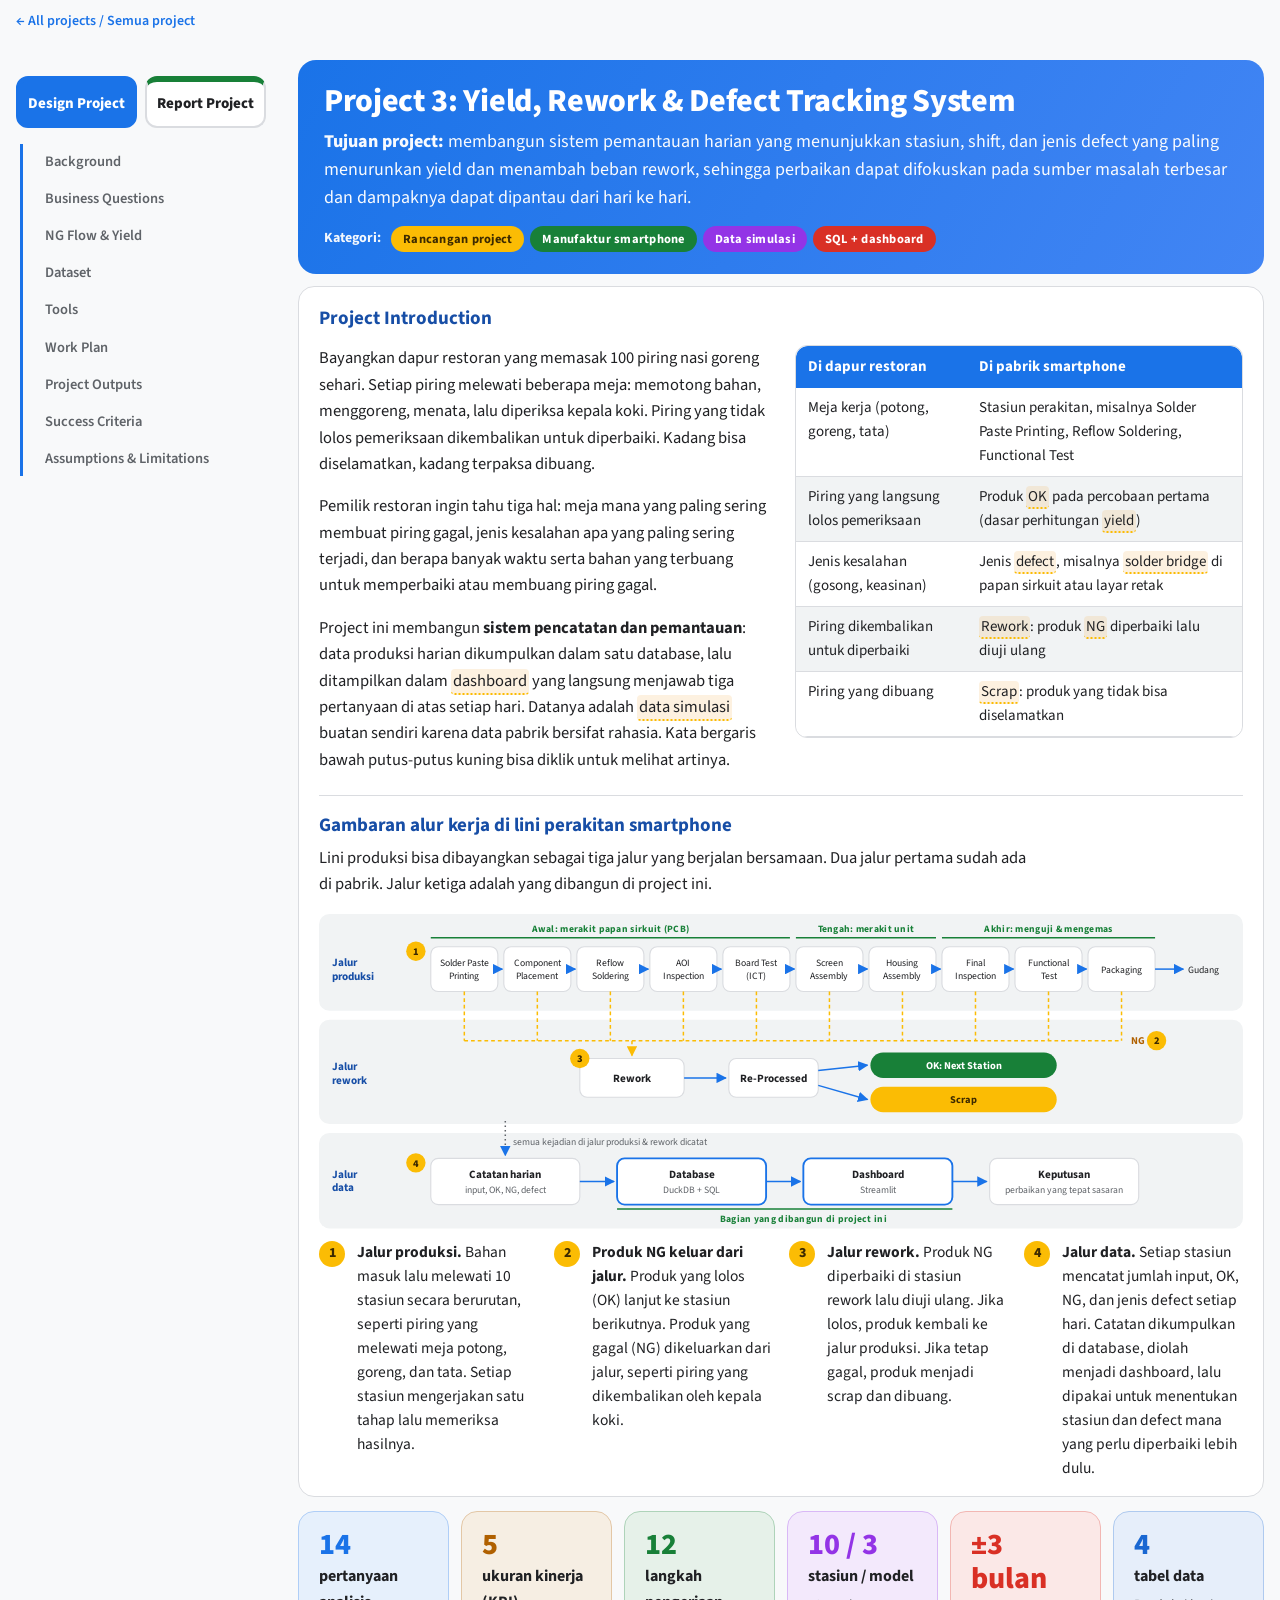
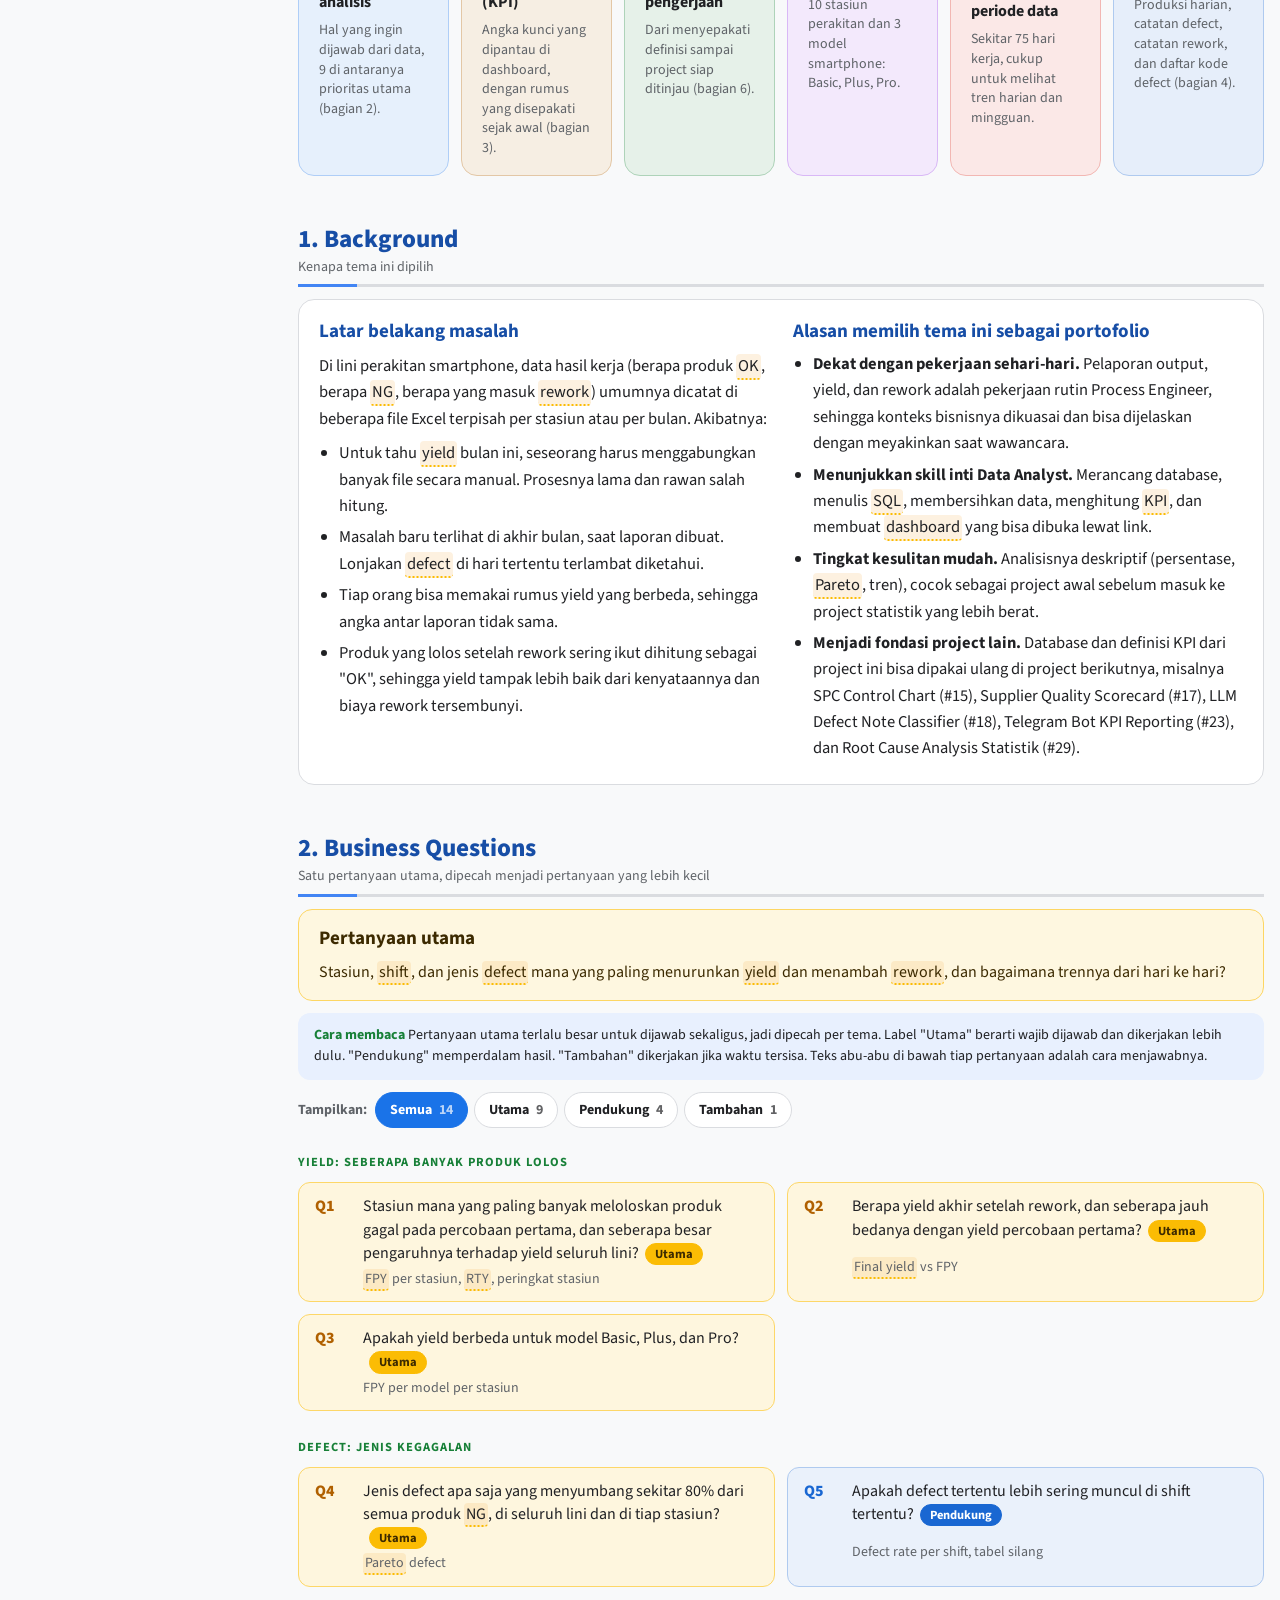
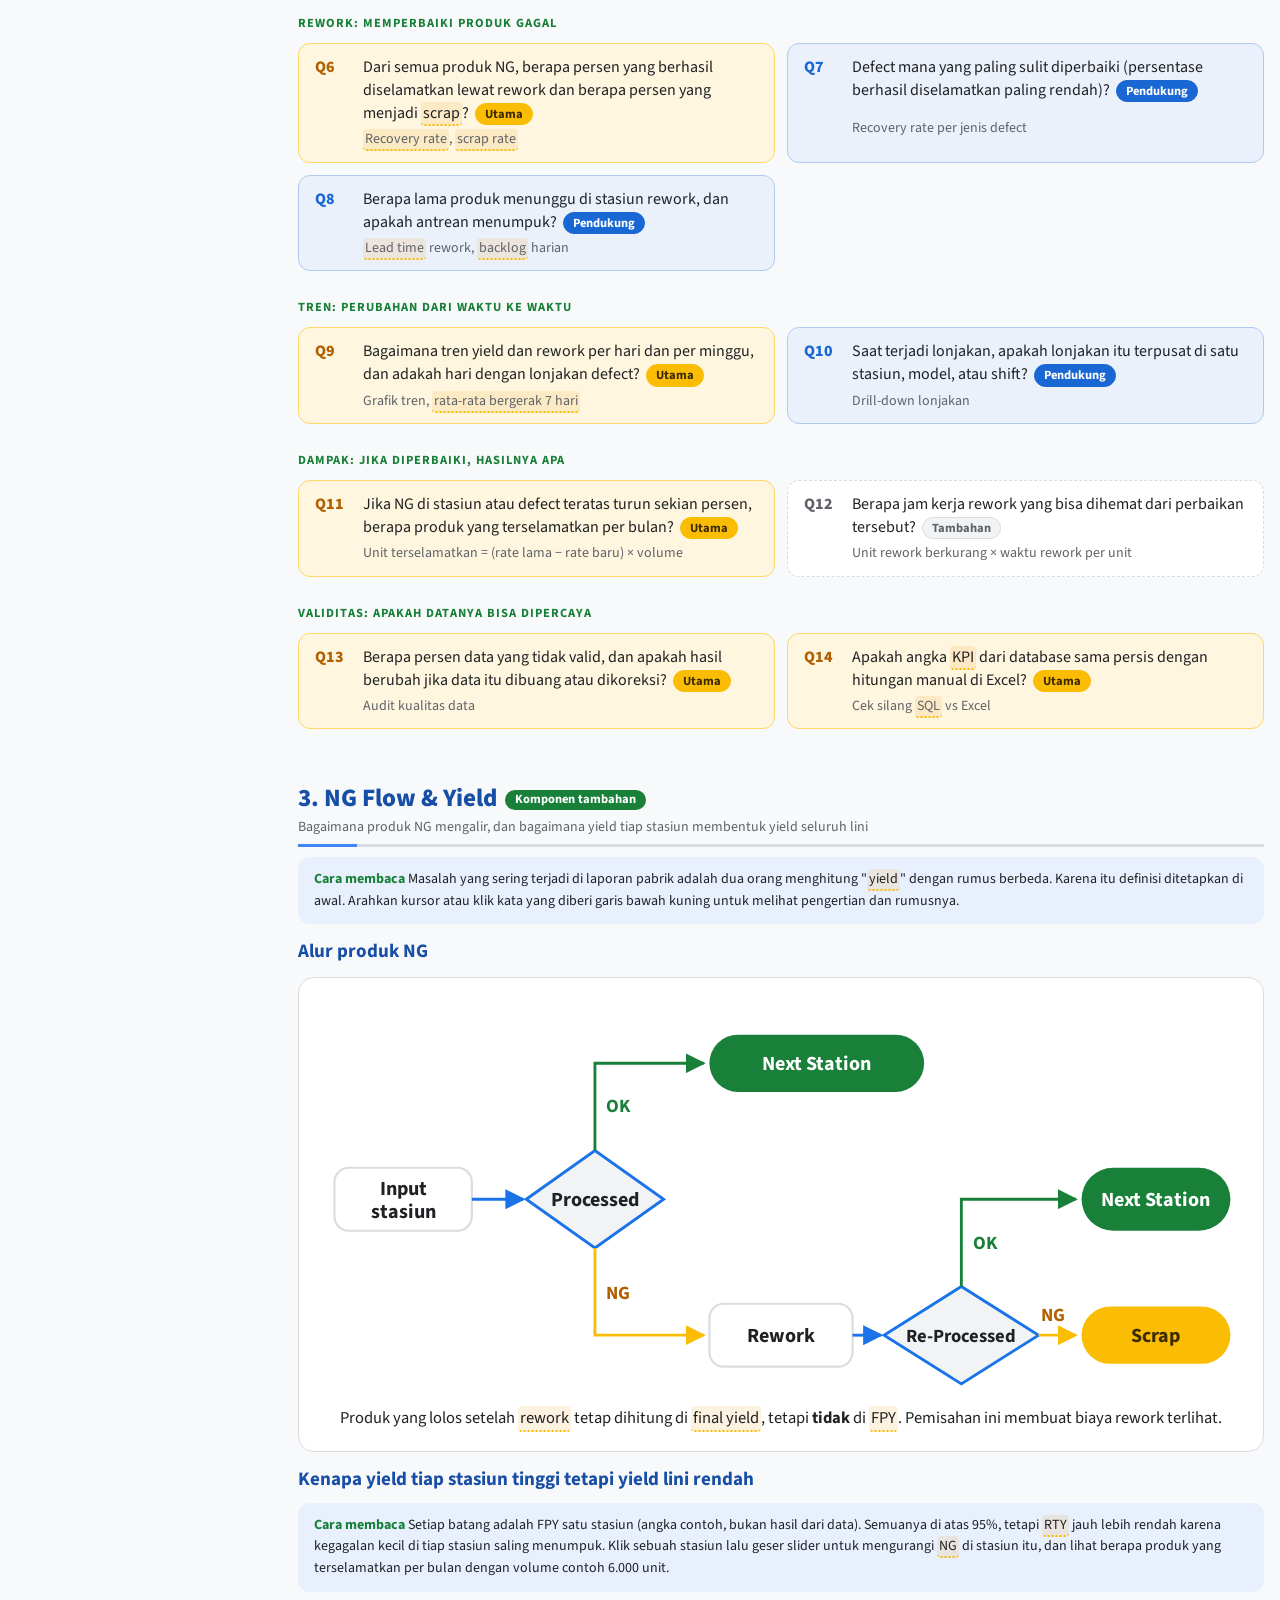
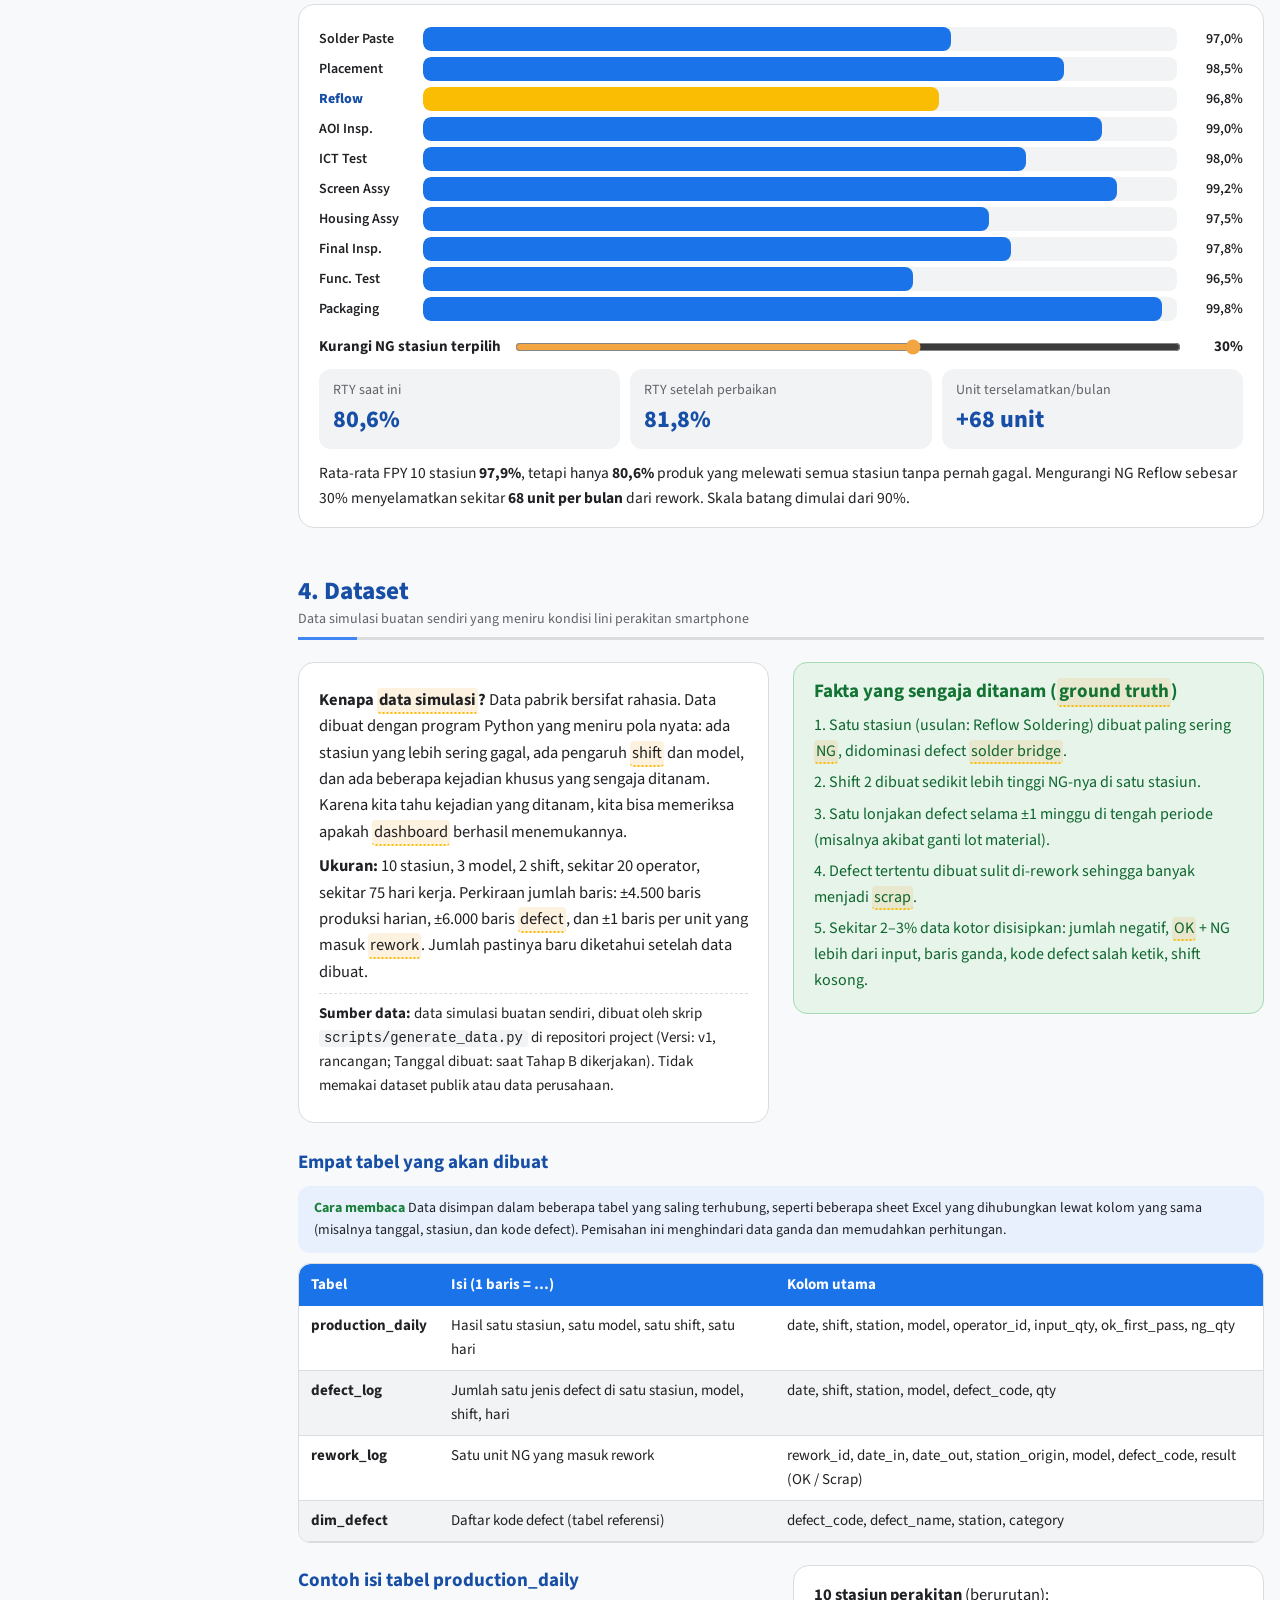
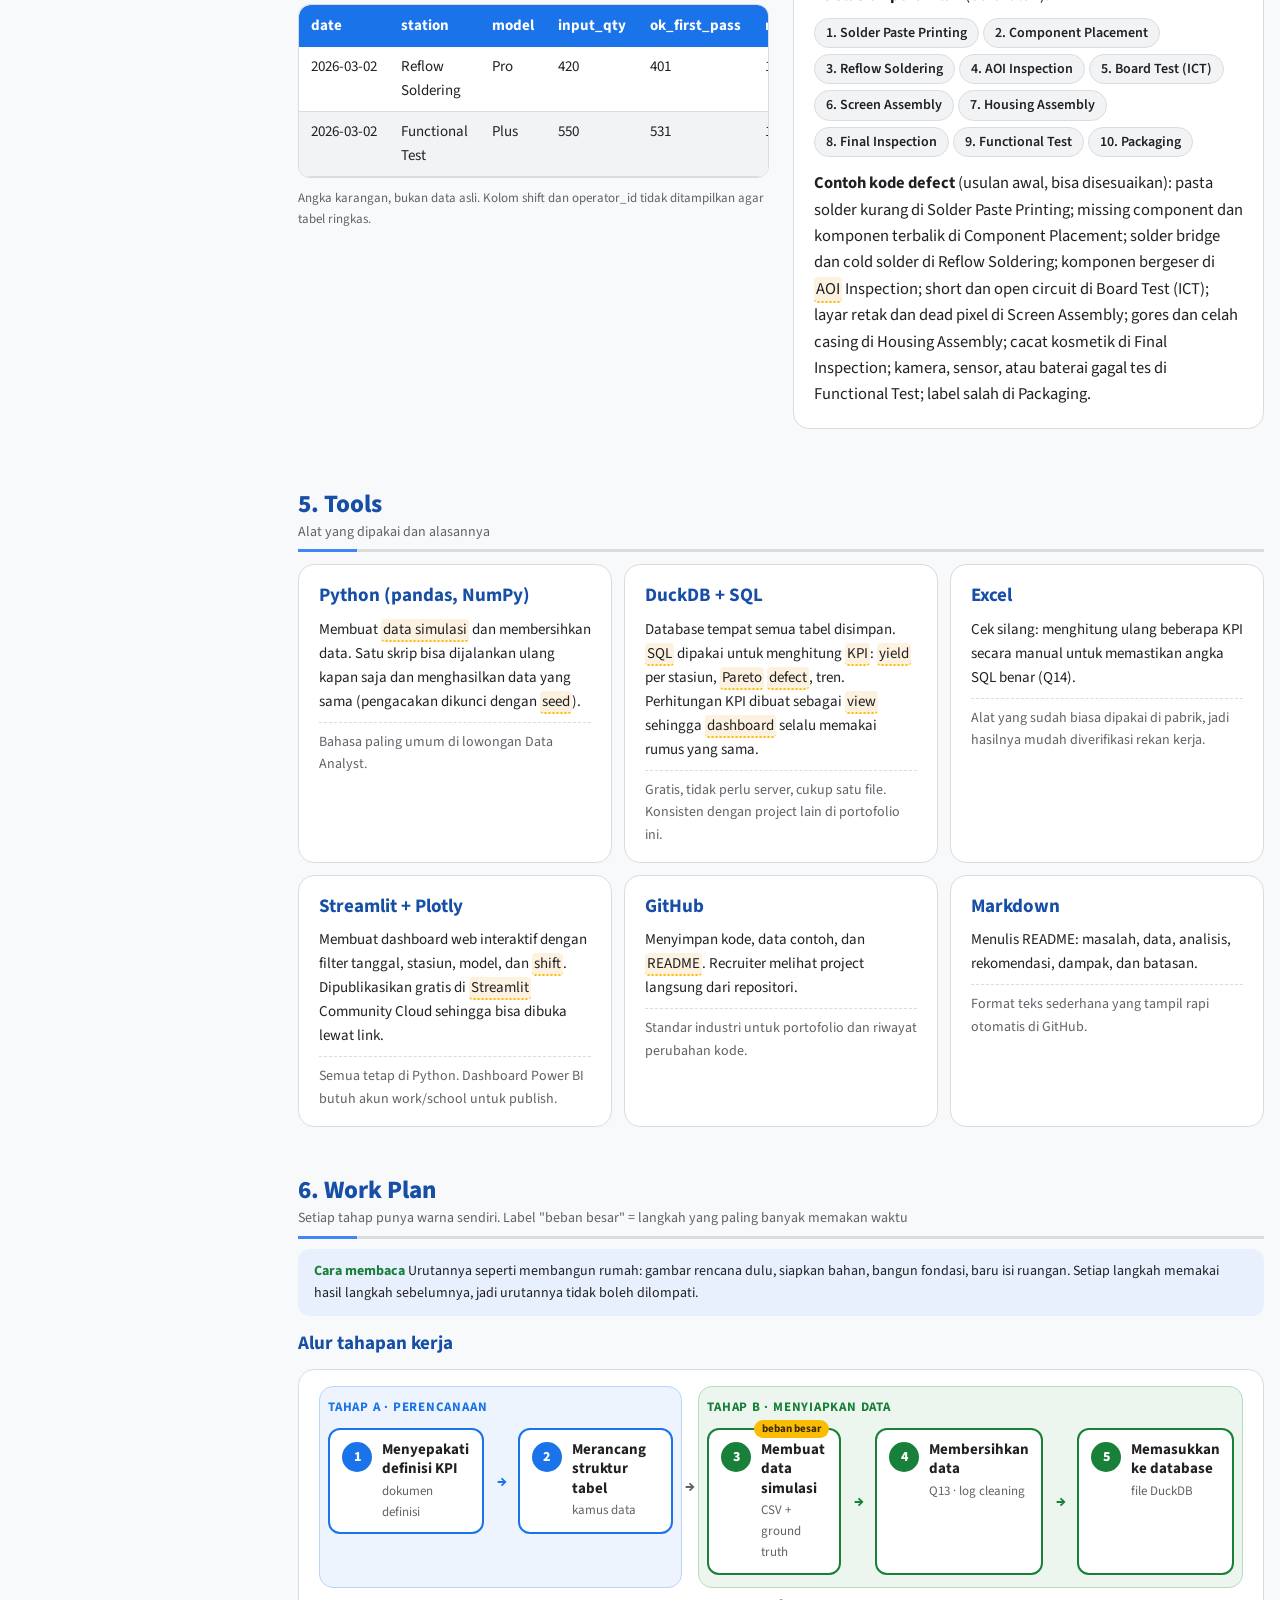
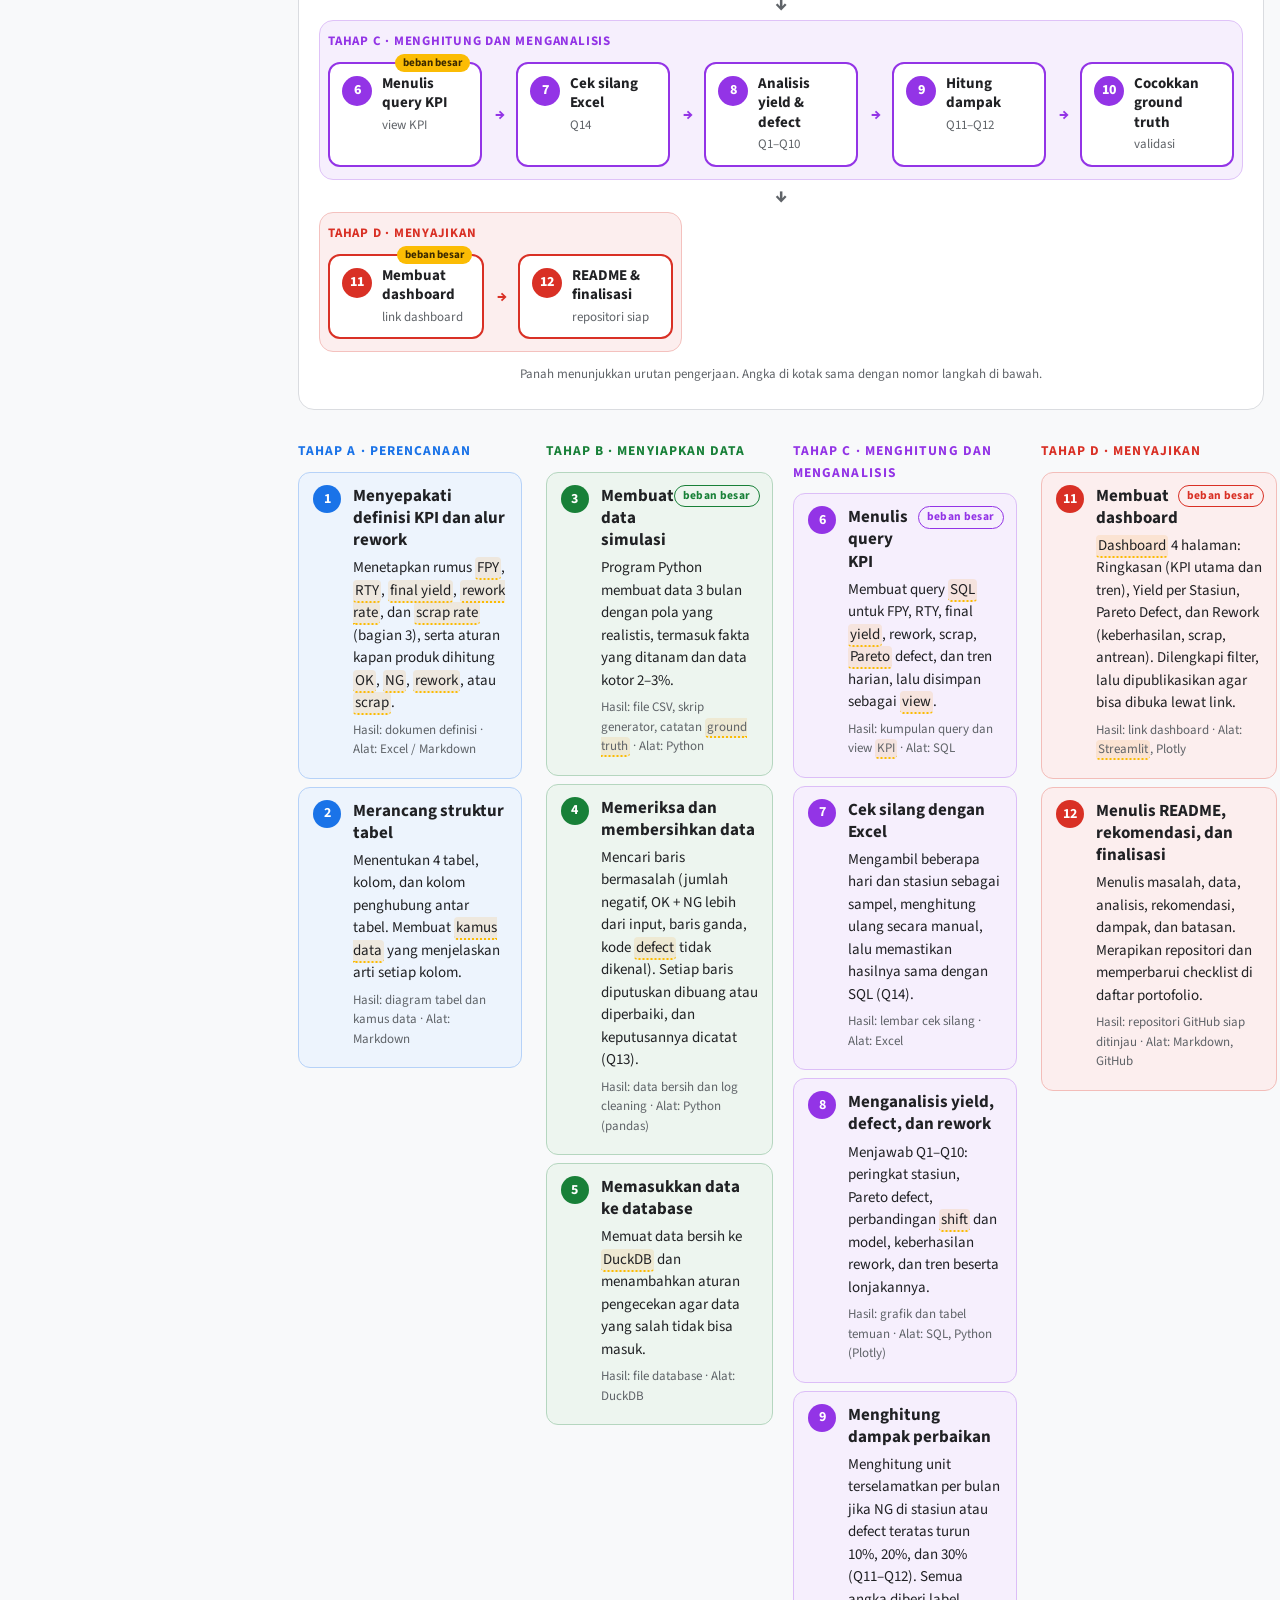
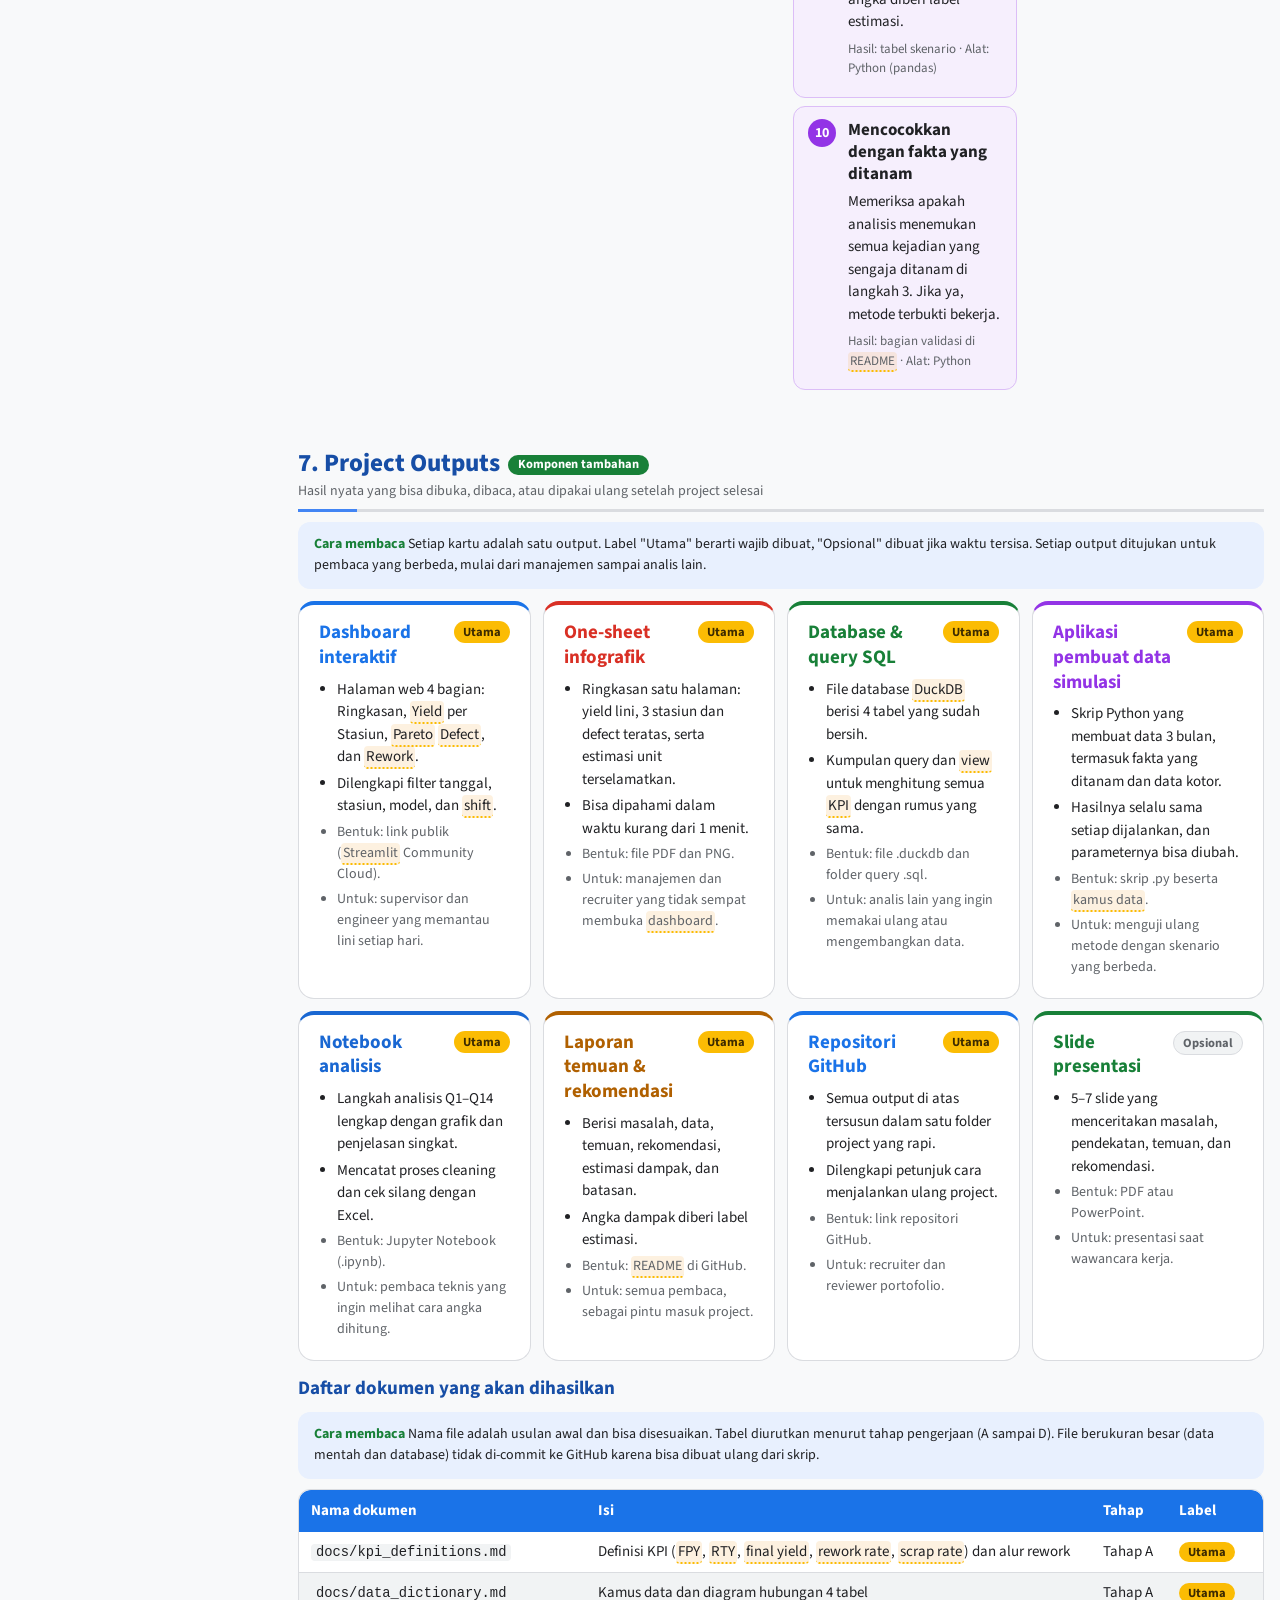
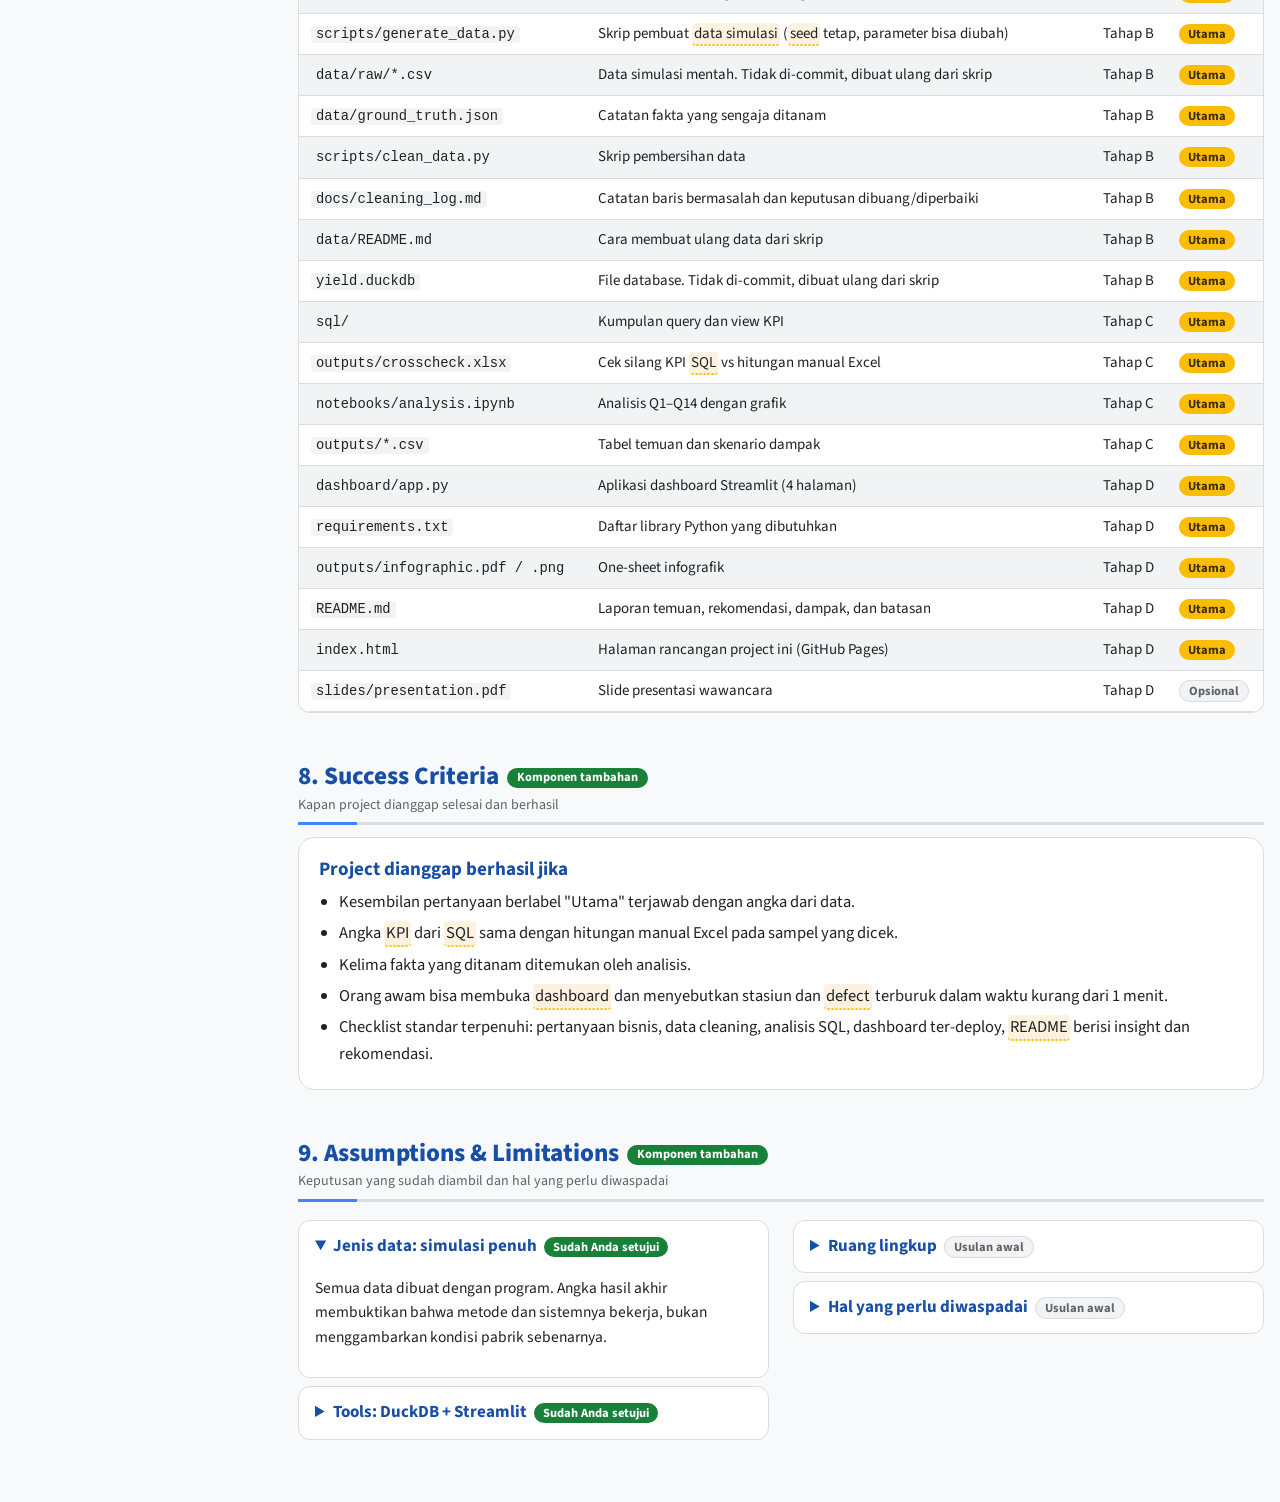
==== commit 9a5d1219: "Nav: samakan dengan Project 1 (sidebar 250px, tab grid 2 kolom di layar >=1280px) Co-Authored-By: Cl" ====
--- a/design-and-report/index.html
+++ b/design-and-report/index.html
@@ -202,6 +202,14 @@
 .qa.w .qn{background:var(--amberH)}.qa .qt{font-weight:700;line-height:1.4}.qa .qm{font-size:13px;color:var(--mut);margin:2px 0}.qa p{margin:4px 0 2px}
 .qlist{font-size:13px;font-weight:700;color:var(--mut);margin-left:6px;letter-spacing:.02em}
 .report-note{font-size:14px;color:var(--mut)}
+.qchips{display:flex;flex-wrap:wrap;gap:8px;margin:10px 0}.qc{display:inline-block;min-width:44px;text-align:center;font-weight:800;font-size:14px;padding:4px 10px;border-radius:10px;background:var(--teal);color:#fff!important;text-decoration:none}.qc.w{background:var(--amberH)}a.qc:hover{filter:brightness(1.12)}
+@media (min-width:1280px){
+main{grid-template-columns:250px minmax(0,1fr)}
+main>nav{display:grid;grid-template-columns:1fr 1fr;gap:8px}
+main>nav .tab{padding:10px 8px;font-size:15px;text-align:center;border:2px solid var(--line);border-top:6px solid var(--c)}
+main>nav .tab.on{border-color:var(--c);background:var(--c);color:#fff}
+main>nav .links{grid-column:1/-1;margin:8px 0 0 4px}
+}
 </style>
 
 <main>
@@ -428,13 +436,13 @@
 </div>
 
 <div class="pane" id="report" data-tab="report" hidden>
-<div class="callout g"><h4>Report Project versi 2: evaluasi hasil terhadap Design Project</h4><p>Halaman ini disusun sebagai 7 jawaban atas pertanyaan evaluasi. Tabel dan grafik dibuat otomatis dari hasil query SQL (DuckDB) pada data simulasi. Hasil SQL dicek silang dengan pandas (25 dari 25 pemeriksaan) dan dengan Excel (49 dari 49). Angka pada teks diaudit terhadap file di <code>project/results/</code>: 726 (ditambah 10 klaim manual) angka diperiksa tanpa selisih. Semua angka bersumber dari data simulasi buatan sendiri dan menguji metode, bukan kondisi pabrik. Rancangan lengkap ada di tab <a href="#design">Design Project</a>.</p></div>
+<div class="callout g"><h4>Report Project versi 2: evaluasi hasil terhadap Design Project</h4><p>Halaman ini disusun sebagai 7 jawaban atas pertanyaan evaluasi. Tabel dan grafik dibuat otomatis dari hasil query SQL (DuckDB) pada data simulasi. Hasil SQL dicek silang dengan pandas (25 dari 25 pemeriksaan) dan dengan Excel (49 dari 49). Angka pada teks diaudit terhadap file di <code>project/results/</code>: 778 (ditambah 14 klaim manual) angka diperiksa tanpa selisih. Semua angka bersumber dari data simulasi buatan sendiri dan menguji metode, bukan kondisi pabrik. Rancangan lengkap ada di tab <a href="#design">Design Project</a>.</p></div>
 <div class="scroll"><table class="evq"><tr><th>No</th><th>Pertanyaan evaluasi</th><th>Verdict</th><th>Ringkasan</th></tr><tr><td><span class="en">1</span></td><td><a href="#rp1">Data yang didapat</a></td><td><span class="pill">Didapat</span></td><td>4.500 baris produksi, 7.100 baris defect, 28.566 unit rework, 254 baris kotor ditangani</td></tr><tr><td><span class="en">2</span></td><td><a href="#rp2">Business question terjawab?</a></td><td><span class="pill">14 dari 14</span></td><td>Semua terjawab (9 Utama, 4 Pendukung, 1 Tambahan); 3 dengan catatan (Q5, Q8, Q12)</td></tr><tr><td><span class="en">3</span></td><td><a href="#rp3">Dataset sesuai?</a></td><td><span class="pill p">Sesuai + penyesuaian</span></td><td>Data buatan sesuai rancangan; defect_log lebih besar, efek Shift 2 lebih kuat dari "sedikit"</td></tr><tr><td><span class="en">4</span></td><td><a href="#rp4">Tools sesuai?</a></td><td><span class="pill p">Sesuai + tambahan</span></td><td>Semua tools dipakai; Streamlit belum di-deploy; dashboard HTML ditambahkan</td></tr><tr><td><span class="en">5</span></td><td><a href="#rp5">Alur sesuai?</a></td><td><span class="pill p">Sesuai + penyesuaian</span></td><td>12 langkah dijalankan; deteksi lonjakan diganti ke level stasiun; dua langkah tambahan</td></tr><tr><td><span class="en">6</span></td><td><a href="#rp6">Output tercapai?</a></td><td><span class="pill p">4 penuh, 2 sebagian</span></td><td>4 dari 7 output Utama penuh; infografik tidak dibuat</td></tr><tr><td><span class="en">7</span></td><td><a href="#rp7">Kesimpulan</a></td><td><span class="pill">Tersedia</span></td><td>Hasil analisis, Impact, 5 kriteria sukses, saran perbaikan, rekomendasi, item terbuka</td></tr></table></div>
 <h2 id="rp1">1. Data yang berhasil didapatkan<small>Isi data, tabel di database, dan data hasil analisis</small></h2>
-<div class="kpis"><div class="card kpi" style="--h:var(--navyH)"><span class="v">4.500</span><span class="l">baris production_daily</span><span class="d">Dari 4.535 baris mentah; sisanya duplikat yang dibuang. Satu baris = satu stasiun, model, shift, hari.</span></div><div class="card kpi" style="--h:var(--amberH)"><span class="v">7.100</span><span class="l">baris defect_log</span><span class="d">Lebih banyak dari perkiraan rancangan (±6.000). Jumlah qty sama dengan total NG.</span></div><div class="card kpi" style="--h:var(--tealH)"><span class="v">28.566</span><span class="l">unit masuk rework</span><span class="d">25.355 OK, 3.199 scrap, 12 masih menunggu di akhir periode.</span></div><div class="card kpi" style="--h:var(--plumH)"><span class="v">75</span><span class="l">hari kerja</span><span class="d">2026-03-02 sampai 2026-06-12, Senin sampai Jumat.</span></div><div class="card kpi" style="--h:var(--roseH)"><span class="v">254</span><span class="l">baris kotor ditemukan</span><span class="d">112 di production_daily (2,47%), 142 di defect_log (2,00%). Semua ditangani.</span></div><div class="card kpi" style="--h:var(--skyH)"><span class="v">185.990</span><span class="l">unit dimulai</span><span class="d">Input Solder Paste Printing. 182.418 unit selesai di Packaging.</span></div></div><h3>1.1 Data simulasi (mentah dan bersih)</h3><div class="card"><h4>Cuplikan production_daily (8 April 2026, Shift 2, model Plus)</h4><div class="scroll"><table class="rt"><tr><th>date</th><th>shift</th><th>station</th><th>model</th><th>input_qty</th><th>ok_first_pass</th><th>ng_qty</th></tr><tr><td>2026-04-08</td><td>Shift 2</td><td>Component Placement</td><td>Plus</td><td>404</td><td>399</td><td>5</td></tr><tr><td>2026-04-08</td><td>Shift 2</td><td>Functional Test</td><td>Plus</td><td>398</td><td>389</td><td>9</td></tr><tr><td>2026-04-08</td><td>Shift 2</td><td>Reflow Soldering</td><td>Plus</td><td>408</td><td>394</td><td>14</td></tr><tr><td>2026-04-08</td><td>Shift 2</td><td>Screen Assembly</td><td>Plus</td><td>402</td><td>385</td><td>17</td></tr></table></div><p>Contoh baris tabel bersih. Data dibuat oleh skrip dengan seed tetap, jadi cuplikan ini sama setiap dijalankan ulang.</p></div><div class="card"><h4>Tabel 1.1. Baris mentah, bersih, dan bermasalah per tabel (Q13)</h4><div class="scroll"><table class="rt"><tr><th>Tabel</th><th>Mentah</th><th>Bersih</th><th>Bermasalah</th><th>% bermasalah</th></tr><tr><td><code>production_daily</code></td><td>4.535</td><td>4.500</td><td>112</td><td>2,47%</td></tr><tr><td><code>defect_log</code></td><td>7.100</td><td>7.100</td><td>142</td><td>2,00%</td></tr><tr><td><code>rework_log</code></td><td>28.566</td><td>28.566</td><td>0</td><td>0,00%</td></tr></table></div><div class="scroll"><table class="rt"><tr><th>Masalah</th><th>Tabel</th><th>Ditemukan</th><th>Ditanam generator</th><th>Keputusan</th></tr><tr><td>Kode defect salah ketik</td><td><code>defect_log</code></td><td>142</td><td>142</td><td>diperbaiki (huruf besar, tanpa spasi, O jadi 0, tanda hubung)</td></tr><tr><td>Shift kosong</td><td><code>production_daily</code></td><td>27</td><td>27</td><td>diperbaiki (diisi dari operator_id)</td></tr><tr><td>Baris ganda</td><td><code>production_daily</code></td><td>35</td><td>35</td><td>dibuang (kemunculan pertama disimpan)</td></tr><tr><td>Jumlah negatif</td><td><code>production_daily</code></td><td>22</td><td>22</td><td>diperbaiki (tanda dibalik; OK + |NG| = input)</td></tr><tr><td>OK + NG lebih dari input</td><td><code>production_daily</code></td><td>28</td><td>28</td><td>diperbaiki (OK = input - NG; NG cocok dengan defect_log)</td></tr></table></div><div class="qa"><span class="qn">Q13</span><div><div class="qt">Berapa persen data yang tidak valid, dan apakah hasil berubah jika data itu dibuang atau dikoreksi?</div><div class="qm">Utama · <span class="pill">Terjawab</span></div><p>2,47% baris production_daily dan 2,00% baris defect_log tidak valid; semuanya ditemukan (254 baris, sama dengan jumlah yang ditanam) dan diperbaiki, kecuali 35 baris ganda yang dibuang. Hasil tidak berubah berarti: kesimpulan kategorikal sama pada tiga perlakuan, angka KPI bergeser paling banyak 0,20 poin (rincian di Tabel 2.9).</p></div></div><p class="note">Pembahasan lengkap Q13 (perbandingan tiga perlakuan) ada di <a href="#sec29">2.9</a>.</p></div><h3>1.2 Tabel di database (<code>yield.duckdb</code>)</h3><div class="card"><div class="scroll"><table class="rt"><tr><th>Tabel</th><th>Baris</th><th>Isi</th></tr><tr><td>production_daily</td><td>4.500</td><td>Hasil harian per stasiun, model, shift. Kunci utama (date, shift, station, model).</td></tr><tr><td>defect_log</td><td>7.100</td><td>Jumlah defect per kode. Kunci asing ke production_daily dan dim_defect.</td></tr><tr><td>rework_log</td><td>28.566</td><td>Satu baris per unit NG. date_out dan result kosong jika masih menunggu.</td></tr><tr><td>dim_defect</td><td>17</td><td>Kode, nama, stasiun, kategori, asumsi menit rework per unit.</td></tr><tr><td>dim_station</td><td>10</td><td>Urutan 10 stasiun.</td></tr><tr><td>dim_date</td><td>75</td><td>Hari kerja, minggu, bulan (ditambahkan, tidak ada di rancangan).</td></tr></table></div><h4>Uji aturan pengecekan (constraint)</h4><div class="scroll"><table class="rt"><tr><th>Baris salah yang dicoba dimasukkan</th><th>Hasil</th></tr><tr><td>baris ganda (kunci sama)</td><td><span class="pill">Ditolak</span></td></tr><tr><td>jumlah negatif</td><td><span class="pill">Ditolak</span></td></tr><tr><td>OK + NG > input</td><td><span class="pill">Ditolak</span></td></tr><tr><td>shift kosong</td><td><span class="pill">Ditolak</span></td></tr><tr><td>kode defect salah ketik</td><td><span class="pill">Ditolak</span></td></tr><tr><td>rework selesai sebelum masuk</td><td><span class="pill">Ditolak</span></td></tr></table></div><p>Keenam jenis data salah ditolak oleh database. Setelah cleaning, 6 pemeriksaan konsistensi antar tabel menghasilkan 0 pelanggaran.</p></div><div class="card"><h4>Data hasil analisis (<code>project/results/</code>)</h4><div class="scroll"><table class="rt"><tr><th>File</th><th>Isi</th><th>Baris</th><th>Menjawab</th></tr><tr><td><code>cleaning_log.csv</code></td><td>Log cleaning per baris</td><td>254</td><td>Q13</td></tr><tr><td><code>consistency_checks.csv</code></td><td>Pemeriksaan konsistensi</td><td>6</td><td>Q13</td></tr><tr><td><code>constraint_tests.csv</code></td><td>Uji constraint database</td><td>6</td><td>Q13</td></tr><tr><td><code>data_quality_summary.csv</code></td><td>Ringkasan data kotor</td><td>5</td><td>Q13</td></tr><tr><td><code>table_rows.csv</code></td><td>Baris per tabel</td><td>3</td><td>Q13</td></tr><tr><td><code>backlog_daily.csv</code></td><td>Antrean rework harian</td><td>75</td><td>Q8</td></tr><tr><td><code>crosscheck.csv</code></td><td>SQL vs pandas</td><td>25</td><td>Q14</td></tr><tr><td><code>crosscheck_excel.csv</code></td><td>SQL vs Excel</td><td>49</td><td>Q14</td></tr><tr><td><code>daily.csv</code></td><td>RTY dan NG harian, MA7</td><td>75</td><td>Q9</td></tr><tr><td><code>defect_shift.csv</code></td><td>Defect rate per shift</td><td>17</td><td>Q5</td></tr><tr><td><code>ground_truth_check.csv</code></td><td>Fakta ditanam vs temuan</td><td>5</td><td>validasi</td></tr><tr><td><code>impact.csv</code></td><td>Skenario dampak</td><td>6</td><td>Q11, Q12</td></tr><tr><td><code>line_kpi.csv</code></td><td>KPI seluruh lini (1 baris)</td><td>1</td><td>Q1, Q2, Q6</td></tr><tr><td><code>model.csv</code></td><td>RTY per model</td><td>3</td><td>Q3</td></tr><tr><td><code>model_station.csv</code></td><td>FPY model × stasiun</td><td>30</td><td>Q3</td></tr><tr><td><code>pareto_line.csv</code></td><td>Pareto defect lini</td><td>17</td><td>Q4</td></tr><tr><td><code>pareto_station.csv</code></td><td>Pareto defect per stasiun</td><td>17</td><td>Q4</td></tr><tr><td><code>rework_defect.csv</code></td><td>Recovery dan lead time per defect</td><td>17</td><td>Q6, Q7</td></tr><tr><td><code>rework_lead.csv</code></td><td>Distribusi lead time rework</td><td>3</td><td>Q8</td></tr><tr><td><code>sensitivity.csv</code></td><td>Tiga perlakuan data kotor</td><td>14</td><td>Q13</td></tr><tr><td><code>shift_station.csv</code></td><td>NG rate per shift per stasiun</td><td>10</td><td>Q5</td></tr><tr><td><code>spike_days.csv</code></td><td>Hari lonjakan</td><td>75</td><td>Q9, Q10</td></tr><tr><td><code>spike_drill.csv</code></td><td>Sumber kelebihan NG saat lonjakan</td><td>32</td><td>Q10</td></tr><tr><td><code>station.csv</code></td><td>KPI per stasiun</td><td>10</td><td>Q1, Q2</td></tr><tr><td><code>station_daily.csv</code></td><td>NG rate stasiun × hari, robust z</td><td>750</td><td>Q9, Q10</td></tr><tr><td><code>weekly.csv</code></td><td>RTY dan NG mingguan</td><td>15</td><td>Q9</td></tr></table></div><p>26 file CSV, ditambah 4 CSV data dashboard.</p></div>
+<div class="kpis"><div class="card kpi" style="--h:var(--navyH)"><span class="v">4.500</span><span class="l">baris production_daily</span><span class="d">Dari 4.535 baris mentah; sisanya duplikat yang dibuang. Satu baris = satu stasiun, model, shift, hari.</span></div><div class="card kpi" style="--h:var(--amberH)"><span class="v">7.100</span><span class="l">baris defect_log</span><span class="d">Lebih banyak dari perkiraan rancangan (±6.000). Jumlah qty sama dengan total NG.</span></div><div class="card kpi" style="--h:var(--tealH)"><span class="v">28.566</span><span class="l">unit masuk rework</span><span class="d">25.355 OK, 3.199 scrap, 12 masih menunggu di akhir periode.</span></div><div class="card kpi" style="--h:var(--plumH)"><span class="v">75</span><span class="l">hari kerja</span><span class="d">2026-03-02 sampai 2026-06-12, Senin sampai Jumat.</span></div><div class="card kpi" style="--h:var(--roseH)"><span class="v">254</span><span class="l">baris kotor ditemukan</span><span class="d">112 di production_daily (2,47%), 142 di defect_log (2,00%). Semua ditangani.</span></div><div class="card kpi" style="--h:var(--skyH)"><span class="v">185.990</span><span class="l">unit dimulai</span><span class="d">Input Solder Paste Printing. 182.418 unit selesai di Packaging.</span></div></div><h3>1.1 Data simulasi (mentah dan bersih)</h3><div class="card"><h4>Cuplikan production_daily (8 April 2026, Shift 2, model Plus)</h4><div class="scroll"><table class="rt"><tr><th>date</th><th>shift</th><th>station</th><th>model</th><th>input_qty</th><th>ok_first_pass</th><th>ng_qty</th></tr><tr><td>2026-04-08</td><td>Shift 2</td><td>Component Placement</td><td>Plus</td><td>404</td><td>399</td><td>5</td></tr><tr><td>2026-04-08</td><td>Shift 2</td><td>Functional Test</td><td>Plus</td><td>398</td><td>389</td><td>9</td></tr><tr><td>2026-04-08</td><td>Shift 2</td><td>Reflow Soldering</td><td>Plus</td><td>408</td><td>394</td><td>14</td></tr><tr><td>2026-04-08</td><td>Shift 2</td><td>Screen Assembly</td><td>Plus</td><td>402</td><td>385</td><td>17</td></tr></table></div><p>Contoh baris tabel bersih. Data dibuat oleh skrip dengan seed tetap, jadi cuplikan ini sama setiap dijalankan ulang.</p></div><div class="card"><h4>Tabel 1.1. Baris mentah, bersih, dan bermasalah per tabel (Q13)</h4><div class="scroll"><table class="rt"><tr><th>Tabel</th><th>Mentah</th><th>Bersih</th><th>Bermasalah</th><th>% bermasalah</th></tr><tr><td><code>production_daily</code></td><td>4.535</td><td>4.500</td><td>112</td><td>2,47%</td></tr><tr><td><code>defect_log</code></td><td>7.100</td><td>7.100</td><td>142</td><td>2,00%</td></tr><tr><td><code>rework_log</code></td><td>28.566</td><td>28.566</td><td>0</td><td>0,00%</td></tr></table></div><div class="scroll"><table class="rt"><tr><th>Masalah</th><th>Tabel</th><th>Ditemukan</th><th>Ditanam generator</th><th>Keputusan</th></tr><tr><td>Kode defect salah ketik</td><td><code>defect_log</code></td><td>142</td><td>142</td><td>diperbaiki (huruf besar, tanpa spasi, O jadi 0, tanda hubung)</td></tr><tr><td>Shift kosong</td><td><code>production_daily</code></td><td>27</td><td>27</td><td>diperbaiki (diisi dari operator_id)</td></tr><tr><td>Baris ganda</td><td><code>production_daily</code></td><td>35</td><td>35</td><td>dibuang (kemunculan pertama disimpan)</td></tr><tr><td>Jumlah negatif</td><td><code>production_daily</code></td><td>22</td><td>22</td><td>diperbaiki (tanda dibalik; OK + |NG| = input)</td></tr><tr><td>OK + NG lebih dari input</td><td><code>production_daily</code></td><td>28</td><td>28</td><td>diperbaiki (OK = input - NG; NG cocok dengan defect_log)</td></tr></table></div><div class="qa"><span class="qn">Q13</span><div><div class="qt">Berapa persen data yang tidak valid, dan apakah hasil berubah jika data itu dibuang atau dikoreksi?</div><div class="qm">Utama · <span class="pill">Terjawab</span></div><p>2,47% baris production_daily dan 2,00% baris defect_log tidak valid; semuanya ditemukan (254 baris, sama dengan jumlah yang ditanam) dan diperbaiki, kecuali 35 baris ganda yang dibuang. Hasil tidak berubah secara berarti: kesimpulan kategorikal sama pada tiga perlakuan, angka KPI bergeser paling banyak 0,20 poin (rincian di Tabel 2.9a).</p></div></div><p class="note">Pembahasan lengkap Q13 (perbandingan tiga perlakuan) ada di <a href="#sec29">2.9</a>.</p></div><h3>1.2 Tabel di database (<code>yield.duckdb</code>)</h3><div class="card"><h4>Tabel 1.2a. Isi database</h4><div class="scroll"><table class="rt"><tr><th>Tabel</th><th>Baris</th><th>Isi</th></tr><tr><td>production_daily</td><td>4.500</td><td>Hasil harian per stasiun, model, shift. Kunci utama (date, shift, station, model).</td></tr><tr><td>defect_log</td><td>7.100</td><td>Jumlah defect per kode. Kunci asing ke production_daily dan dim_defect.</td></tr><tr><td>rework_log</td><td>28.566</td><td>Satu baris per unit NG. date_out dan result kosong jika masih menunggu.</td></tr><tr><td>dim_defect</td><td>17</td><td>Kode, nama, stasiun, kategori, asumsi menit rework per unit.</td></tr><tr><td>dim_station</td><td>10</td><td>Urutan 10 stasiun.</td></tr><tr><td>dim_date</td><td>75</td><td>Hari kerja, minggu, bulan (ditambahkan, tidak ada di rancangan).</td></tr></table></div><h4>Tabel 1.2b. Uji aturan pengecekan (constraint)</h4><div class="scroll"><table class="rt"><tr><th>Baris salah yang dicoba dimasukkan</th><th>Hasil</th></tr><tr><td>baris ganda (kunci sama)</td><td><span class="pill">Ditolak</span></td></tr><tr><td>jumlah negatif</td><td><span class="pill">Ditolak</span></td></tr><tr><td>OK + NG > input</td><td><span class="pill">Ditolak</span></td></tr><tr><td>shift kosong</td><td><span class="pill">Ditolak</span></td></tr><tr><td>kode defect salah ketik</td><td><span class="pill">Ditolak</span></td></tr><tr><td>rework selesai sebelum masuk</td><td><span class="pill">Ditolak</span></td></tr></table></div><p>Keenam jenis data salah ditolak oleh database. Setelah cleaning, 6 pemeriksaan konsistensi antar tabel menghasilkan 0 pelanggaran.</p></div><div class="card"><h4>Tabel 1.2c. Data hasil analisis (<code>project/results/</code>)</h4><div class="scroll"><table class="rt"><tr><th>File</th><th>Isi</th><th>Baris</th><th>Menjawab</th></tr><tr><td><code>cleaning_log.csv</code></td><td>Log cleaning per baris</td><td>254</td><td>Q13</td></tr><tr><td><code>consistency_checks.csv</code></td><td>Pemeriksaan konsistensi</td><td>6</td><td>Q13</td></tr><tr><td><code>constraint_tests.csv</code></td><td>Uji constraint database</td><td>6</td><td>Q13</td></tr><tr><td><code>data_quality_summary.csv</code></td><td>Ringkasan data kotor</td><td>5</td><td>Q13</td></tr><tr><td><code>table_rows.csv</code></td><td>Baris per tabel</td><td>3</td><td>Q13</td></tr><tr><td><code>backlog_daily.csv</code></td><td>Antrean rework harian</td><td>75</td><td>Q8</td></tr><tr><td><code>crosscheck.csv</code></td><td>SQL vs pandas</td><td>25</td><td>Q14</td></tr><tr><td><code>crosscheck_excel.csv</code></td><td>SQL vs Excel</td><td>49</td><td>Q14</td></tr><tr><td><code>daily.csv</code></td><td>RTY dan NG harian, MA7</td><td>75</td><td>Q9</td></tr><tr><td><code>defect_shift.csv</code></td><td>Defect rate per shift</td><td>17</td><td>Q5</td></tr><tr><td><code>ground_truth_check.csv</code></td><td>Fakta ditanam vs temuan</td><td>5</td><td>validasi</td></tr><tr><td><code>impact.csv</code></td><td>Skenario dampak</td><td>6</td><td>Q11, Q12</td></tr><tr><td><code>line_kpi.csv</code></td><td>KPI seluruh lini (1 baris)</td><td>1</td><td>Q1, Q2, Q6</td></tr><tr><td><code>model.csv</code></td><td>RTY per model</td><td>3</td><td>Q3</td></tr><tr><td><code>model_station.csv</code></td><td>FPY model × stasiun</td><td>30</td><td>Q3</td></tr><tr><td><code>pareto_line.csv</code></td><td>Pareto defect lini</td><td>17</td><td>Q4</td></tr><tr><td><code>pareto_station.csv</code></td><td>Pareto defect per stasiun</td><td>17</td><td>Q4</td></tr><tr><td><code>rework_defect.csv</code></td><td>Recovery dan lead time per defect</td><td>17</td><td>Q6, Q7</td></tr><tr><td><code>rework_lead.csv</code></td><td>Distribusi lead time rework</td><td>3</td><td>Q8</td></tr><tr><td><code>sensitivity.csv</code></td><td>Tiga perlakuan data kotor</td><td>14</td><td>Q13</td></tr><tr><td><code>shift_station.csv</code></td><td>NG rate per shift per stasiun</td><td>10</td><td>Q5</td></tr><tr><td><code>spike_days.csv</code></td><td>Hari lonjakan</td><td>75</td><td>Q9, Q10</td></tr><tr><td><code>spike_drill.csv</code></td><td>Sumber kelebihan NG saat lonjakan</td><td>32</td><td>Q10</td></tr><tr><td><code>station.csv</code></td><td>KPI per stasiun</td><td>10</td><td>Q1, Q2</td></tr><tr><td><code>station_daily.csv</code></td><td>NG rate stasiun × hari, robust z</td><td>750</td><td>Q9, Q10</td></tr><tr><td><code>weekly.csv</code></td><td>RTY dan NG mingguan</td><td>15</td><td>Q9</td></tr></table></div><p>26 file CSV, ditambah 4 CSV data dashboard.</p></div><h3>1.3 Angka kunci (KPI)</h3><div class="card"><h4>Tabel 1.3. Enam KPI seluruh lini (definisi di <code>project/docs/kpi_definitions.md</code>)</h4><div class="scroll"><table class="rt"><tr><th>KPI</th><th>Rumus ringkas</th><th>Hasil</th><th>Jumlah data</th></tr><tr><td>RTY lini</td><td>hasil kali FPY 10 stasiun</td><td>85,53%</td><td>185.990 unit dimulai</td></tr><tr><td>Final yield lini</td><td>hasil kali final yield 10 stasiun (setelah rework)</td><td>98,27%</td><td>185.990 unit dimulai</td></tr><tr><td>Rata-rata FPY stasiun</td><td>rata-rata FPY 10 stasiun</td><td>98,45%</td><td>10 stasiun</td></tr><tr><td>Rework rate</td><td>unit NG ÷ input stasiun pertama</td><td>15,36%</td><td>28.566 unit NG</td></tr><tr><td>Scrap rate</td><td>unit scrap ÷ input stasiun pertama</td><td>1,72%</td><td>3.199 unit scrap</td></tr><tr><td>Recovery rate</td><td>rework OK ÷ (rework OK + scrap)</td><td>88,80%</td><td>28.554 unit selesai rework</td></tr></table></div><p>RTY 85,53% jauh di bawah rata-rata FPY 98,45% karena kegagalan sepuluh stasiun saling menumpuk. 12 unit yang masih menunggu di akhir periode tidak masuk recovery rate.</p></div>
 
 <h2 id="rp2">2. Apakah business question terjawab?<small>Dikelompokkan per grafik</small></h2>
-<p class="report-note">Pertanyaan dikelompokkan per grafik, bukan per nomor. Q13 muncul di Tabel 1.1 dan Tabel 2.9.</p><h3 id="sec21">2.1 Yield per stasiun dan RTY lini <span class="qlist">Q1, Q2</span></h3><div class="card"><div class="qa"><span class="qn">Q1</span><div><div class="qt">Stasiun mana yang paling banyak meloloskan produk gagal pada percobaan pertama, dan seberapa besar pengaruhnya terhadap yield seluruh lini?</div><div class="qm">Utama · <span class="pill">Terjawab</span></div><p>Reflow Soldering paling banyak meloloskan NG (FPY 95,99%, 26,2% dari seluruh kehilangan RTY), disusul Functional Test dan Component Placement. Rata-rata FPY stasiun 98,45%, tetapi RTY lini hanya 85,53% karena kegagalan kecil di sepuluh stasiun saling menumpuk.</p></div></div><div class="qa"><span class="qn">Q2</span><div><div class="qt">Berapa yield akhir setelah rework, dan seberapa jauh bedanya dengan yield percobaan pertama?</div><div class="qm">Utama · <span class="pill">Terjawab</span></div><p>Final yield lini 98,27% vs RTY 85,53%: rework menyelamatkan 12,7 poin. Tanpa pemisahan FPY dan final yield, 12,7 poin biaya rework tidak terlihat.</p></div></div><h4>Grafik 2.1. NG rate percobaan pertama per stasiun (1 - FPY)</h4><div class="figw rc"><svg role="img" aria-label="NG rate per stasiun" viewBox="0 0 760 270"><line x1="52" x2="760" y1="200.0" y2="200.0" stroke="#E8EAED"/><text x="46" y="204.0" text-anchor="end">0,0%</text><line x1="52" x2="760" y1="153.0" y2="153.0" stroke="#E8EAED"/><text x="46" y="157.0" text-anchor="end">2,0%</text><line x1="52" x2="760" y1="106.0" y2="106.0" stroke="#E8EAED"/><text x="46" y="110.0" text-anchor="end">4,0%</text><line x1="52" x2="760" y1="59.0" y2="59.0" stroke="#E8EAED"/><text x="46" y="63.0" text-anchor="end">6,0%</text><line x1="52" x2="760" y1="12.0" y2="12.0" stroke="#E8EAED"/><text x="46" y="16.0" text-anchor="end">8,0%</text><line x1="52" x2="760" y1="200" y2="200" stroke="#BDC1C6"/><path d="M63.3,200V175.0Q63.3,171.0 67.3,171.0H107.5Q111.5,171.0 111.5,175.0V200Z" fill="#1A73E8"><title>Solder Paste Printing: NG rate 1,23%, FPY 98,77%, 2.296 NG dari 185.990</title></path><text x="87.4" y="216" text-anchor="end" transform="rotate(-35 87.4 216)">Solder Paste</text><path d="M134.1,200V166.3Q134.1,162.3 138.1,162.3H178.3Q182.3,162.3 182.3,166.3V200Z" fill="#1A73E8"><title>Component Placement: NG rate 1,60%, FPY 98,40%, 2.980 NG dari 185.888</title></path><text x="158.2" y="216" text-anchor="end" transform="rotate(-35 158.2 216)">Placement</text><path d="M204.9,200V109.7Q204.9,105.7 208.9,105.7H249.1Q253.1,105.7 253.1,109.7V200Z" fill="#E8710A"><title>Reflow Soldering: NG rate 4,01%, FPY 95,99%, 7.451 NG dari 185.687</title></path><text x="229.0" y="216" text-anchor="end" transform="rotate(-35 229.0 216)">Reflow</text><path d="M275.7,200V185.1Q275.7,181.1 279.7,181.1H319.9Q323.9,181.1 323.9,185.1V200Z" fill="#1A73E8"><title>AOI Inspection: NG rate 0,80%, FPY 99,20%, 1.486 NG dari 184.830</title></path><text x="299.8" y="216" text-anchor="end" transform="rotate(-35 299.8 216)">AOI</text><path d="M346.5,200V172.6Q346.5,168.6 350.5,168.6H390.7Q394.7,168.6 394.7,172.6V200Z" fill="#1A73E8"><title>Board Test (ICT): NG rate 1,33%, FPY 98,67%, 2.465 NG dari 184.768</title></path><text x="370.6" y="216" text-anchor="end" transform="rotate(-35 370.6 216)">ICT</text><path d="M417.3,200V175.1Q417.3,171.1 421.3,171.1H461.5Q465.5,171.1 465.5,175.1V200Z" fill="#1A73E8"><title>Screen Assembly: NG rate 1,23%, FPY 98,77%, 2.269 NG dari 184.427</title></path><text x="441.4" y="216" text-anchor="end" transform="rotate(-35 441.4 216)">Screen</text><path d="M488.1,200V167.5Q488.1,163.5 492.1,163.5H532.3Q536.3,163.5 536.3,167.5V200Z" fill="#1A73E8"><title>Housing Assembly: NG rate 1,55%, FPY 98,45%, 2.852 NG dari 183.570</title></path><text x="512.2" y="216" text-anchor="end" transform="rotate(-35 512.2 216)">Housing</text><path d="M558.9,200V174.7Q558.9,170.7 562.9,170.7H603.1Q607.1,170.7 607.1,174.7V200Z" fill="#1A73E8"><title>Final Inspection: NG rate 1,25%, FPY 98,75%, 2.289 NG dari 183.310</title></path><text x="583.0" y="216" text-anchor="end" transform="rotate(-35 583.0 216)">Final Insp.</text><path d="M629.7,200V153.3Q629.7,149.3 633.7,149.3H673.9Q677.9,149.3 677.9,153.3V200Z" fill="#1A73E8"><title>Functional Test: NG rate 2,16%, FPY 97,84%, 3.955 NG dari 183.188</title></path><text x="653.8" y="216" text-anchor="end" transform="rotate(-35 653.8 216)">Func. Test</text><path d="M700.5,200V197.3Q700.5,193.3 704.5,193.3H744.7Q748.7,193.3 748.7,197.3V200Z" fill="#1A73E8"><title>Packaging: NG rate 0,29%, FPY 99,71%, 523 NG dari 182.426</title></path><text x="724.6" y="216" text-anchor="end" transform="rotate(-35 724.6 216)">Packaging</text></svg></div><div class="scroll"><table class="rt"><tr><th>Stasiun</th><th>Input</th><th>NG</th><th>FPY</th><th>Final yield</th><th>Porsi kehilangan RTY</th></tr><tr><td>Solder Paste Printing</td><td>185.990</td><td>2.296</td><td>98,77%</td><td>99,96%</td><td>7,9%</td></tr><tr><td>Component Placement</td><td>185.888</td><td>2.980</td><td>98,40%</td><td>99,92%</td><td>10,3%</td></tr><tr><td>Reflow Soldering</td><td>185.687</td><td>7.451</td><td>95,99%</td><td>99,60%</td><td>26,2%</td></tr><tr><td>AOI Inspection</td><td>184.830</td><td>1.486</td><td>99,20%</td><td>99,98%</td><td>5,2%</td></tr><tr><td>Board Test (ICT)</td><td>184.768</td><td>2.465</td><td>98,67%</td><td>99,83%</td><td>8,6%</td></tr><tr><td>Screen Assembly</td><td>184.427</td><td>2.269</td><td>98,77%</td><td>99,54%</td><td>7,9%</td></tr><tr><td>Housing Assembly</td><td>183.570</td><td>2.852</td><td>98,45%</td><td>99,88%</td><td>10,0%</td></tr><tr><td>Final Inspection</td><td>183.310</td><td>2.289</td><td>98,75%</td><td>99,94%</td><td>8,0%</td></tr><tr><td>Functional Test</td><td>183.188</td><td>3.955</td><td>97,84%</td><td>99,61%</td><td>14,0%</td></tr><tr><td>Packaging</td><td>182.426</td><td>523</td><td>99,71%</td><td>100,00%</td><td>1,8%</td></tr></table></div><p>Porsi kehilangan RTY = ln(FPY stasiun) ÷ jumlah ln(FPY) semua stasiun, sehingga jumlahnya 100%. Batang dimulai dari nol.</p></div><h3 id="sec22">2.2 Perbedaan antar model <span class="qlist">Q3</span></h3><div class="card"><div class="qa"><span class="qn">Q3</span><div><div class="qt">Apakah yield berbeda untuk model Basic, Plus, dan Pro?</div><div class="qm">Utama · <span class="pill">Terjawab</span></div><p>Ya, makin tinggi model makin rendah yield-nya: RTY Basic 87,76%, Plus 85,90%, Pro 82,33%. Rework rate Pro 19,0% vs Basic 12,9%. Pola ini berasal dari faktor model yang disetel di generator (Pro 1,25×, Plus 1,00×, Basic 0,85×), jadi di sini pengujian bahwa metode bisa menemukannya, bukan temuan tentang pabrik.</p></div></div><h4>Grafik 2.2. NG rate per stasiun menurut model</h4><div class="figw rc"><svg role="img" aria-label="NG rate per model" viewBox="0 0 760 280"><line x1="52" x2="760" y1="210.0" y2="210.0" stroke="#E8EAED"/><text x="46" y="214.0" text-anchor="end">0,0%</text><line x1="52" x2="760" y1="160.5" y2="160.5" stroke="#E8EAED"/><text x="46" y="164.5" text-anchor="end">2,0%</text><line x1="52" x2="760" y1="111.0" y2="111.0" stroke="#E8EAED"/><text x="46" y="115.0" text-anchor="end">4,0%</text><line x1="52" x2="760" y1="61.5" y2="61.5" stroke="#E8EAED"/><text x="46" y="65.5" text-anchor="end">6,0%</text><line x1="52" x2="760" y1="12.0" y2="12.0" stroke="#E8EAED"/><text x="46" y="16.0" text-anchor="end">8,0%</text><line x1="52" x2="760" y1="210" y2="210" stroke="#BDC1C6"/><rect x="60.1" y="184.2" width="16.9" height="25.8" rx="3" fill="#AECBFA"><title>Solder Paste | Basic: 1,0%</title></rect><rect x="79.0" y="179.1" width="16.9" height="30.9" rx="3" fill="#1A73E8"><title>Solder Paste | Plus: 1,2%</title></rect><rect x="97.8" y="173.8" width="16.9" height="36.2" rx="3" fill="#E8710A"><title>Solder Paste | Pro: 1,5%</title></rect><text x="87.4" y="226" text-anchor="end" transform="rotate(-35 87.4 226)">Solder Paste</text><rect x="130.9" y="178.1" width="16.9" height="31.9" rx="3" fill="#AECBFA"><title>Placement | Basic: 1,3%</title></rect><rect x="149.8" y="170.4" width="16.9" height="39.6" rx="3" fill="#1A73E8"><title>Placement | Plus: 1,6%</title></rect><rect x="168.6" y="160.3" width="16.9" height="49.7" rx="3" fill="#E8710A"><title>Placement | Pro: 2,0%</title></rect><text x="158.2" y="226" text-anchor="end" transform="rotate(-35 158.2 226)">Placement</text><rect x="201.7" y="126.8" width="16.9" height="83.2" rx="3" fill="#AECBFA"><title>Reflow | Basic: 3,4%</title></rect><rect x="220.6" y="112.3" width="16.9" height="97.7" rx="3" fill="#1A73E8"><title>Reflow | Plus: 3,9%</title></rect><rect x="239.4" y="88.3" width="16.9" height="121.7" rx="3" fill="#E8710A"><title>Reflow | Pro: 4,9%</title></rect><text x="229.0" y="226" text-anchor="end" transform="rotate(-35 229.0 226)">Reflow</text><rect x="272.5" y="192.4" width="16.9" height="17.6" rx="3" fill="#AECBFA"><title>AOI | Basic: 0,7%</title></rect><rect x="291.4" y="191.5" width="16.9" height="18.5" rx="3" fill="#1A73E8"><title>AOI | Plus: 0,7%</title></rect><rect x="310.2" y="185.6" width="16.9" height="24.4" rx="3" fill="#E8710A"><title>AOI | Pro: 1,0%</title></rect><text x="299.8" y="226" text-anchor="end" transform="rotate(-35 299.8 226)">AOI</text><rect x="343.3" y="182.2" width="16.9" height="27.8" rx="3" fill="#AECBFA"><title>ICT | Basic: 1,1%</title></rect><rect x="362.2" y="178.2" width="16.9" height="31.8" rx="3" fill="#1A73E8"><title>ICT | Plus: 1,3%</title></rect><rect x="381.0" y="168.9" width="16.9" height="41.1" rx="3" fill="#E8710A"><title>ICT | Pro: 1,7%</title></rect><text x="370.6" y="226" text-anchor="end" transform="rotate(-35 370.6 226)">ICT</text><rect x="414.1" y="183.9" width="16.9" height="26.1" rx="3" fill="#AECBFA"><title>Screen | Basic: 1,1%</title></rect><rect x="433.0" y="180.6" width="16.9" height="29.4" rx="3" fill="#1A73E8"><title>Screen | Plus: 1,2%</title></rect><rect x="451.8" y="172.8" width="16.9" height="37.2" rx="3" fill="#E8710A"><title>Screen | Pro: 1,5%</title></rect><text x="441.4" y="226" text-anchor="end" transform="rotate(-35 441.4 226)">Screen</text><rect x="484.9" y="178.4" width="16.9" height="31.6" rx="3" fill="#AECBFA"><title>Housing | Basic: 1,3%</title></rect><rect x="503.8" y="173.8" width="16.9" height="36.2" rx="3" fill="#1A73E8"><title>Housing | Plus: 1,5%</title></rect><rect x="522.6" y="160.1" width="16.9" height="49.9" rx="3" fill="#E8710A"><title>Housing | Pro: 2,0%</title></rect><text x="512.2" y="226" text-anchor="end" transform="rotate(-35 512.2 226)">Housing</text><rect x="555.7" y="184.8" width="16.9" height="25.2" rx="3" fill="#AECBFA"><title>Final Insp. | Basic: 1,0%</title></rect><rect x="574.6" y="181.0" width="16.9" height="29.0" rx="3" fill="#1A73E8"><title>Final Insp. | Plus: 1,2%</title></rect><rect x="593.4" y="169.6" width="16.9" height="40.4" rx="3" fill="#E8710A"><title>Final Insp. | Pro: 1,6%</title></rect><text x="583.0" y="226" text-anchor="end" transform="rotate(-35 583.0 226)">Final Insp.</text><rect x="626.5" y="165.3" width="16.9" height="44.7" rx="3" fill="#AECBFA"><title>Func. Test | Basic: 1,8%</title></rect><rect x="645.4" y="157.8" width="16.9" height="52.2" rx="3" fill="#1A73E8"><title>Func. Test | Plus: 2,1%</title></rect><rect x="664.2" y="143.9" width="16.9" height="66.1" rx="3" fill="#E8710A"><title>Func. Test | Pro: 2,7%</title></rect><text x="653.8" y="226" text-anchor="end" transform="rotate(-35 653.8 226)">Func. Test</text><rect x="697.3" y="203.6" width="16.9" height="6.4" rx="3" fill="#AECBFA"><title>Packaging | Basic: 0,3%</title></rect><rect x="716.2" y="203.2" width="16.9" height="6.8" rx="3" fill="#1A73E8"><title>Packaging | Plus: 0,3%</title></rect><rect x="735.0" y="201.7" width="16.9" height="8.3" rx="3" fill="#E8710A"><title>Packaging | Pro: 0,3%</title></rect><text x="724.6" y="226" text-anchor="end" transform="rotate(-35 724.6 226)">Packaging</text></svg></div><div class="lg"><span><i style="background:#AECBFA"></i>Basic</span><span><i style="background:#1A73E8"></i>Plus</span><span><i style="background:#E8710A"></i>Pro</span></div><div class="scroll"><table class="rt"><tr><th>Model</th><th>Unit dimulai</th><th>NG</th><th>RTY</th><th>Rework rate</th></tr><tr><td>Basic</td><td>68.770</td><td>8.849</td><td>87,76%</td><td>12,9%</td></tr><tr><td>Plus</td><td>63.038</td><td>9.413</td><td>85,90%</td><td>14,9%</td></tr><tr><td>Pro</td><td>54.182</td><td>10.304</td><td>82,33%</td><td>19,0%</td></tr></table></div></div><h3 id="sec23">2.3 Pareto defect <span class="qlist">Q4</span></h3><div class="card"><div class="qa"><span class="qn">Q4</span><div><div class="qt">Jenis defect apa saja yang menyumbang sekitar 80% dari semua produk NG, di seluruh lini dan di tiap stasiun?</div><div class="qm">Utama · <span class="pill">Terjawab</span></div><p>12 dari 17 jenis defect menyumbang sekitar 80% dari 28.566 NG; kelompok teratas Solder bridge (17,8%), Cold solder (8,3%), dan Pasta solder kurang (8,0%). Pareto-nya landai: tidak ada kelompok kecil yang mendominasi, dan Solder bridge sendiri baru 17,8% dari semua NG.</p></div></div><h4>Grafik 2.3. Pareto defect seluruh lini</h4><div class="lg"><span><i style="background:#1A73E8"></i>Sampai 80% kumulatif</span><span><i style="background:#AECBFA"></i>Sisanya</span><span><i style="background:#3C4043"></i>Kumulatif</span></div><div class="figw rc"><svg role="img" aria-label="Pareto defect" viewBox="0 0 760 300"><line x1="52" x2="716" y1="226.0" y2="226.0" stroke="#E8EAED"/><text x="46" y="230.0" text-anchor="end">0%</text><text x="722" y="230.0">0%</text><line x1="52" x2="716" y1="172.5" y2="172.5" stroke="#E8EAED"/><text x="46" y="176.5" text-anchor="end">5%</text><text x="722" y="176.5">25%</text><line x1="52" x2="716" y1="119.0" y2="119.0" stroke="#E8EAED"/><text x="46" y="123.0" text-anchor="end">10%</text><text x="722" y="123.0">50%</text><line x1="52" x2="716" y1="65.5" y2="65.5" stroke="#E8EAED"/><text x="46" y="69.5" text-anchor="end">15%</text><text x="722" y="69.5">75%</text><line x1="52" x2="716" y1="12.0" y2="12.0" stroke="#E8EAED"/><text x="46" y="16.0" text-anchor="end">20%</text><text x="722" y="16.0">100%</text><line x1="52" x2="716" y1="226" y2="226" stroke="#BDC1C6"/><line x1="52" x2="716" y1="54.8" y2="54.8" stroke="#5F6368" stroke-dasharray="4 3"/><rect x="57.9" y="35.7" width="27.3" height="190.3" rx="3" fill="#1A73E8"><title>RFL-01 Solder bridge (Reflow Soldering): 5.080 NG, 17,8%, kumulatif 17,8%</title></rect><text x="71.5" y="242" text-anchor="end" transform="rotate(-40 71.5 242)">RFL-01</text><rect x="96.9" y="137.2" width="27.3" height="88.8" rx="3" fill="#1A73E8"><title>RFL-02 Cold solder (Reflow Soldering): 2.371 NG, 8,3%, kumulatif 26,1%</title></rect><text x="110.6" y="242" text-anchor="end" transform="rotate(-40 110.6 242)">RFL-02</text><rect x="136.0" y="140.0" width="27.3" height="86.0" rx="3" fill="#1A73E8"><title>SPP-01 Pasta solder kurang (Solder Paste Printing): 2.296 NG, 8,0%, kumulatif 34,1%</title></rect><text x="149.6" y="242" text-anchor="end" transform="rotate(-40 149.6 242)">SPP-01</text><rect x="175.0" y="140.3" width="27.3" height="85.7" rx="3" fill="#1A73E8"><title>FIN-01 Cacat kosmetik (Final Inspection): 2.289 NG, 8,0%, kumulatif 42,1%</title></rect><text x="188.7" y="242" text-anchor="end" transform="rotate(-40 188.7 242)">FIN-01</text><rect x="214.1" y="159.6" width="27.3" height="66.4" rx="3" fill="#1A73E8"><title>CPL-01 Missing component (Component Placement): 1.774 NG, 6,2%, kumulatif 48,3%</title></rect><text x="227.8" y="242" text-anchor="end" transform="rotate(-40 227.8 242)">CPL-01</text><rect x="253.2" y="162.1" width="27.3" height="63.9" rx="3" fill="#1A73E8"><title>HSG-01 Gores casing (Housing Assembly): 1.706 NG, 6,0%, kumulatif 54,3%</title></rect><text x="266.8" y="242" text-anchor="end" transform="rotate(-40 266.8 242)">HSG-01</text><rect x="292.2" y="168.7" width="27.3" height="57.3" rx="3" fill="#1A73E8"><title>FCT-01 Kamera gagal tes (Functional Test): 1.531 NG, 5,4%, kumulatif 59,7%</title></rect><text x="305.9" y="242" text-anchor="end" transform="rotate(-40 305.9 242)">FCT-01</text><rect x="331.3" y="170.3" width="27.3" height="55.7" rx="3" fill="#1A73E8"><title>AOI-01 Komponen bergeser (AOI Inspection): 1.486 NG, 5,2%, kumulatif 64,9%</title></rect><text x="344.9" y="242" text-anchor="end" transform="rotate(-40 344.9 242)">AOI-01</text><rect x="370.3" y="172.9" width="27.3" height="53.1" rx="3" fill="#1A73E8"><title>FCT-02 Sensor gagal tes (Functional Test): 1.418 NG, 5,0%, kumulatif 69,8%</title></rect><text x="384.0" y="242" text-anchor="end" transform="rotate(-40 384.0 242)">FCT-02</text><rect x="409.4" y="175.1" width="27.3" height="50.9" rx="3" fill="#1A73E8"><title>ICT-01 Short circuit (Board Test (ICT)): 1.359 NG, 4,8%, kumulatif 74,6%</title></rect><text x="423.1" y="242" text-anchor="end" transform="rotate(-40 423.1 242)">ICT-01</text><rect x="448.4" y="178.3" width="27.3" height="47.7" rx="3" fill="#1A73E8"><title>SCR-01 Layar retak (Screen Assembly): 1.274 NG, 4,5%, kumulatif 79,1%</title></rect><text x="462.1" y="242" text-anchor="end" transform="rotate(-40 462.1 242)">SCR-01</text><rect x="487.5" y="180.8" width="27.3" height="45.2" rx="3" fill="#1A73E8"><title>CPL-02 Komponen terbalik (Component Placement): 1.206 NG, 4,2%, kumulatif 83,3%</title></rect><text x="501.2" y="242" text-anchor="end" transform="rotate(-40 501.2 242)">CPL-02</text><rect x="526.6" y="183.1" width="27.3" height="42.9" rx="3" fill="#AECBFA"><title>HSG-02 Celah casing (Housing Assembly): 1.146 NG, 4,0%, kumulatif 87,3%</title></rect><text x="540.2" y="242" text-anchor="end" transform="rotate(-40 540.2 242)">HSG-02</text><rect x="565.6" y="184.6" width="27.3" height="41.4" rx="3" fill="#AECBFA"><title>ICT-02 Open circuit (Board Test (ICT)): 1.106 NG, 3,9%, kumulatif 91,2%</title></rect><text x="579.3" y="242" text-anchor="end" transform="rotate(-40 579.3 242)">ICT-02</text><rect x="604.7" y="188.3" width="27.3" height="37.7" rx="3" fill="#AECBFA"><title>FCT-03 Baterai gagal tes (Functional Test): 1.006 NG, 3,5%, kumulatif 94,7%</title></rect><text x="618.4" y="242" text-anchor="end" transform="rotate(-40 618.4 242)">FCT-03</text><rect x="643.7" y="188.7" width="27.3" height="37.3" rx="3" fill="#AECBFA"><title>SCR-02 Dead pixel (Screen Assembly): 995 NG, 3,5%, kumulatif 98,2%</title></rect><text x="657.4" y="242" text-anchor="end" transform="rotate(-40 657.4 242)">SCR-02</text><rect x="682.8" y="206.4" width="27.3" height="19.6" rx="3" fill="#AECBFA"><title>PKG-01 Label salah (Packaging): 523 NG, 1,8%, kumulatif 100,0%</title></rect><text x="696.5" y="242" text-anchor="end" transform="rotate(-40 696.5 242)">PKG-01</text><path d="M71.5,187.9L110.6,170.2L149.6,153.0L188.7,135.8L227.8,122.5L266.8,109.8L305.9,98.3L344.9,87.2L384.0,76.5L423.1,66.4L462.1,56.8L501.2,47.8L540.2,39.2L579.3,30.9L618.4,23.4L657.4,15.9L696.5,12.0" fill="none" stroke="#3C4043" stroke-width="2"/></svg></div><p>Garis putus-putus = 80%. Sumbu kiri porsi batang, sumbu kanan kumulatif.</p><h4>Defect teratas di tiap stasiun</h4><div class="scroll"><table class="rt"><tr><th>Stasiun</th><th>Defect teratas</th><th>Porsi dari NG stasiun</th></tr><tr><td>Solder Paste Printing</td><td>SPP-01 Pasta solder kurang</td><td>100,0%</td></tr><tr><td>Component Placement</td><td>CPL-01 Missing component</td><td>59,5%</td></tr><tr><td>Reflow Soldering</td><td>RFL-01 Solder bridge</td><td>68,2%</td></tr><tr><td>AOI Inspection</td><td>AOI-01 Komponen bergeser</td><td>100,0%</td></tr><tr><td>Board Test (ICT)</td><td>ICT-01 Short circuit</td><td>55,1%</td></tr><tr><td>Screen Assembly</td><td>SCR-01 Layar retak</td><td>56,1%</td></tr><tr><td>Housing Assembly</td><td>HSG-01 Gores casing</td><td>59,8%</td></tr><tr><td>Final Inspection</td><td>FIN-01 Cacat kosmetik</td><td>100,0%</td></tr><tr><td>Functional Test</td><td>FCT-01 Kamera gagal tes</td><td>38,7%</td></tr><tr><td>Packaging</td><td>PKG-01 Label salah</td><td>100,0%</td></tr></table></div></div><h3 id="sec24">2.4 Shift <span class="qlist">Q5</span></h3><div class="card"><div class="qa w"><span class="qn">Q5</span><div><div class="qt">Apakah defect tertentu lebih sering muncul di shift tertentu?</div><div class="qm">Pendukung · <span class="pill p">Terjawab dengan catatan</span></div><p>Ya, di satu stasiun: Component Placement memiliki NG rate Shift 2 2,15% vs Shift 1 1,06% (rasio 2,03), terutama Missing component dan Komponen terbalik. Stasiun lain tidak menunjukkan pola serupa: rasio Shift 2 ÷ Shift 1 antara 0,92 dan 1,10. Ini pola, bukan penyebab; penyebabnya (operator, setup, material) perlu dicek di lapangan.</p></div></div><h4>Grafik 2.4. NG rate per stasiun menurut shift</h4><div class="figw rc"><svg role="img" aria-label="NG rate per shift" viewBox="0 0 760 280"><line x1="52" x2="760" y1="210.0" y2="210.0" stroke="#E8EAED"/><text x="46" y="214.0" text-anchor="end">0,0%</text><line x1="52" x2="760" y1="160.5" y2="160.5" stroke="#E8EAED"/><text x="46" y="164.5" text-anchor="end">2,0%</text><line x1="52" x2="760" y1="111.0" y2="111.0" stroke="#E8EAED"/><text x="46" y="115.0" text-anchor="end">4,0%</text><line x1="52" x2="760" y1="61.5" y2="61.5" stroke="#E8EAED"/><text x="46" y="65.5" text-anchor="end">6,0%</text><line x1="52" x2="760" y1="12.0" y2="12.0" stroke="#E8EAED"/><text x="46" y="16.0" text-anchor="end">8,0%</text><line x1="52" x2="760" y1="210" y2="210" stroke="#BDC1C6"/><rect x="60.1" y="178.1" width="26.3" height="31.9" rx="3" fill="#1A73E8"><title>Solder Paste | Shift 1: 1,3%</title></rect><rect x="88.4" y="180.8" width="26.3" height="29.2" rx="3" fill="#E8710A"><title>Solder Paste | Shift 2: 1,2%</title></rect><text x="87.4" y="226" text-anchor="end" transform="rotate(-35 87.4 226)">Solder Paste</text><rect x="130.9" y="183.8" width="26.3" height="26.2" rx="3" fill="#1A73E8"><title>Placement | Shift 1: 1,1%</title></rect><rect x="159.2" y="156.8" width="26.3" height="53.2" rx="3" fill="#E8710A"><title>Placement | Shift 2: 2,1%</title></rect><text x="158.2" y="226" text-anchor="end" transform="rotate(-35 158.2 226)">Placement</text><rect x="201.7" y="108.9" width="26.3" height="101.1" rx="3" fill="#1A73E8"><title>Reflow | Shift 1: 4,1%</title></rect><rect x="230.0" y="112.5" width="26.3" height="97.5" rx="3" fill="#E8710A"><title>Reflow | Shift 2: 3,9%</title></rect><text x="229.0" y="226" text-anchor="end" transform="rotate(-35 229.0 226)">Reflow</text><rect x="272.5" y="191.0" width="26.3" height="19.0" rx="3" fill="#1A73E8"><title>AOI | Shift 1: 0,8%</title></rect><rect x="300.8" y="189.2" width="26.3" height="20.8" rx="3" fill="#E8710A"><title>AOI | Shift 2: 0,8%</title></rect><text x="299.8" y="226" text-anchor="end" transform="rotate(-35 299.8 226)">AOI</text><rect x="343.3" y="177.9" width="26.3" height="32.1" rx="3" fill="#1A73E8"><title>ICT | Shift 1: 1,3%</title></rect><rect x="371.6" y="176.0" width="26.3" height="34.0" rx="3" fill="#E8710A"><title>ICT | Shift 2: 1,4%</title></rect><text x="370.6" y="226" text-anchor="end" transform="rotate(-35 370.6 226)">ICT</text><rect x="414.1" y="179.1" width="26.3" height="30.9" rx="3" fill="#1A73E8"><title>Screen | Shift 1: 1,2%</title></rect><rect x="442.4" y="180.0" width="26.3" height="30.0" rx="3" fill="#E8710A"><title>Screen | Shift 2: 1,2%</title></rect><text x="441.4" y="226" text-anchor="end" transform="rotate(-35 441.4 226)">Screen</text><rect x="484.9" y="171.4" width="26.3" height="38.6" rx="3" fill="#1A73E8"><title>Housing | Shift 1: 1,6%</title></rect><rect x="513.2" y="171.7" width="26.3" height="38.3" rx="3" fill="#E8710A"><title>Housing | Shift 2: 1,5%</title></rect><text x="512.2" y="226" text-anchor="end" transform="rotate(-35 512.2 226)">Housing</text><rect x="555.7" y="178.2" width="26.3" height="31.8" rx="3" fill="#1A73E8"><title>Final Insp. | Shift 1: 1,3%</title></rect><rect x="584.0" y="180.0" width="26.3" height="30.0" rx="3" fill="#E8710A"><title>Final Insp. | Shift 2: 1,2%</title></rect><text x="583.0" y="226" text-anchor="end" transform="rotate(-35 583.0 226)">Final Insp.</text><rect x="626.5" y="156.6" width="26.3" height="53.4" rx="3" fill="#1A73E8"><title>Func. Test | Shift 1: 2,2%</title></rect><rect x="654.8" y="156.5" width="26.3" height="53.5" rx="3" fill="#E8710A"><title>Func. Test | Shift 2: 2,2%</title></rect><text x="653.8" y="226" text-anchor="end" transform="rotate(-35 653.8 226)">Func. Test</text><rect x="697.3" y="203.0" width="26.3" height="7.0" rx="3" fill="#1A73E8"><title>Packaging | Shift 1: 0,3%</title></rect><rect x="725.6" y="202.8" width="26.3" height="7.2" rx="3" fill="#E8710A"><title>Packaging | Shift 2: 0,3%</title></rect><text x="724.6" y="226" text-anchor="end" transform="rotate(-35 724.6 226)">Packaging</text></svg></div><div class="lg"><span><i style="background:#1A73E8"></i>Shift 1</span><span><i style="background:#E8710A"></i>Shift 2</span></div><div class="scroll"><table class="rt"><tr><th>Defect</th><th>Stasiun</th><th>Rate Shift 1</th><th>Rate Shift 2</th><th>Rasio</th></tr><tr><td>CPL-01 Missing component</td><td>Component Placement</td><td>0,64%</td><td>1,27%</td><td>1,98</td></tr><tr><td>CPL-02 Komponen terbalik</td><td>Component Placement</td><td>0,42%</td><td>0,88%</td><td>2,11</td></tr><tr><td>ICT-01 Short circuit</td><td>Board Test (ICT)</td><td>0,69%</td><td>0,78%</td><td>1,13</td></tr><tr><td>AOI-01 Komponen bergeser</td><td>AOI Inspection</td><td>0,77%</td><td>0,84%</td><td>1,10</td></tr><tr><td>FCT-03 Baterai gagal tes</td><td>Functional Test</td><td>0,53%</td><td>0,57%</td><td>1,07</td></tr></table></div><p>Lima defect dengan selisih terbesar. Rate = jumlah defect ÷ input stasiun pada shift itu. Pengujian statistik tidak dilakukan (rancangan menyerahkannya ke Project 29).</p></div><h3 id="sec25">2.5 Keberhasilan rework <span class="qlist">Q6, Q7</span></h3><div class="card"><div class="qa"><span class="qn">Q6</span><div><div class="qt">Dari semua produk NG, berapa persen yang berhasil diselamatkan lewat rework dan berapa persen yang menjadi scrap?</div><div class="qm">Utama · <span class="pill">Terjawab</span></div><p>88,8% unit NG berhasil diselamatkan lewat rework dan 11,2% menjadi scrap (3.199 unit, setara 1,72% dari unit yang dimulai). 12 unit masih menunggu di akhir periode dan tidak dihitung.</p></div></div><div class="qa"><span class="qn">Q7</span><div><div class="qt">Defect mana yang paling sulit diperbaiki (persentase berhasil diselamatkan paling rendah)?</div><div class="qm">Pendukung · <span class="pill">Terjawab</span></div><p>Dead pixel (SCR-02) paling sulit: recovery 29,1%, 705 scrap, atau 22,0% dari seluruh scrap. Defect tersulit berikutnya, Kamera gagal tes, sudah 79,5%.</p></div></div><h4>Grafik 2.5. Recovery rate per jenis defect</h4><div class="figw rc sm"><svg role="img" aria-label="Recovery rate per defect" viewBox="0 0 760 450"><line x1="230" x2="230" y1="0" y2="450" stroke="#BDC1C6"/><text x="222" y="21" text-anchor="end">SCR-02 Dead pixel</text><rect x="230" y="7" width="137.0" height="18" rx="3" fill="#E8710A"><title>Dead pixel: recovery 29,1%, 290 OK, 705 scrap, rata-rata menunggu 0,01 hari kerja</title></rect><text x="373.0" y="21">29%</text><text x="222" y="47" text-anchor="end">FCT-01 Kamera gagal tes</text><rect x="230" y="33" width="373.8" height="18" rx="3" fill="#1A73E8"><title>Kamera gagal tes: recovery 79,5%, 1.216 OK, 313 scrap, rata-rata menunggu 0,02 hari kerja</title></rect><text x="609.8" y="47">80%</text><text x="222" y="73" text-anchor="end">FCT-02 Sensor gagal tes</text><rect x="230" y="59" width="384.4" height="18" rx="3" fill="#1A73E8"><title>Sensor gagal tes: recovery 81,8%, 1.158 OK, 258 scrap, rata-rata menunggu 0,02 hari kerja</title></rect><text x="620.4" y="73">82%</text><text x="222" y="99" text-anchor="end">FCT-03 Baterai gagal tes</text><rect x="230" y="85" width="405.8" height="18" rx="3" fill="#1A73E8"><title>Baterai gagal tes: recovery 86,3%, 866 OK, 137 scrap, rata-rata menunggu 0,04 hari kerja</title></rect><text x="641.8" y="99">86%</text><text x="222" y="125" text-anchor="end">ICT-01 Short circuit</text><rect x="230" y="111" width="408.1" height="18" rx="3" fill="#1A73E8"><title>Short circuit: recovery 86,8%, 1.180 OK, 179 scrap, rata-rata menunggu 0,01 hari kerja</title></rect><text x="644.1" y="125">87%</text><text x="222" y="151" text-anchor="end">ICT-02 Open circuit</text><rect x="230" y="137" width="411.8" height="18" rx="3" fill="#1A73E8"><title>Open circuit: recovery 87,6%, 969 OK, 137 scrap, rata-rata menunggu 0,01 hari kerja</title></rect><text x="647.8" y="151">88%</text><text x="222" y="177" text-anchor="end">RFL-02 Cold solder</text><rect x="230" y="163" width="418.3" height="18" rx="3" fill="#1A73E8"><title>Cold solder: recovery 89,0%, 2.110 OK, 261 scrap, rata-rata menunggu 0,01 hari kerja</title></rect><text x="654.3" y="177">89%</text><text x="222" y="203" text-anchor="end">SCR-01 Layar retak</text><rect x="230" y="189" width="419.8" height="18" rx="3" fill="#1A73E8"><title>Layar retak: recovery 89,3%, 1.138 OK, 136 scrap, rata-rata menunggu 0,04 hari kerja</title></rect><text x="655.8" y="203">89%</text><text x="222" y="229" text-anchor="end">RFL-01 Solder bridge</text><rect x="230" y="215" width="425.0" height="18" rx="3" fill="#1A73E8"><title>Solder bridge: recovery 90,4%, 4.594 OK, 486 scrap, rata-rata menunggu 0,00 hari kerja</title></rect><text x="661.0" y="229">90%</text><text x="222" y="255" text-anchor="end">HSG-02 Celah casing</text><rect x="230" y="241" width="426.1" height="18" rx="3" fill="#1A73E8"><title>Celah casing: recovery 90,7%, 1.038 OK, 107 scrap, rata-rata menunggu 0,02 hari kerja</title></rect><text x="662.1" y="255">91%</text><text x="222" y="281" text-anchor="end">HSG-01 Gores casing</text><rect x="230" y="267" width="437.2" height="18" rx="3" fill="#1A73E8"><title>Gores casing: recovery 93,0%, 1.587 OK, 119 scrap, rata-rata menunggu 0,02 hari kerja</title></rect><text x="673.2" y="281">93%</text><text x="222" y="307" text-anchor="end">CPL-01 Missing component</text><rect x="230" y="293" width="443.2" height="18" rx="3" fill="#1A73E8"><title>Missing component: recovery 94,3%, 1.673 OK, 101 scrap, rata-rata menunggu 0,00 hari kerja</title></rect><text x="679.2" y="307">94%</text><text x="222" y="333" text-anchor="end">FIN-01 Cacat kosmetik</text><rect x="230" y="319" width="449.8" height="18" rx="3" fill="#1A73E8"><title>Cacat kosmetik: recovery 95,7%, 2.187 OK, 98 scrap, rata-rata menunggu 0,02 hari kerja</title></rect><text x="685.8" y="333">96%</text><text x="222" y="359" text-anchor="end">CPL-02 Komponen terbalik</text><rect x="230" y="345" width="453.2" height="18" rx="3" fill="#1A73E8"><title>Komponen terbalik: recovery 96,4%, 1.163 OK, 43 scrap, rata-rata menunggu 0,01 hari kerja</title></rect><text x="689.2" y="359">96%</text><text x="222" y="385" text-anchor="end">SPP-01 Pasta solder kurang</text><rect x="230" y="371" width="456.1" height="18" rx="3" fill="#1A73E8"><title>Pasta solder kurang: recovery 97,0%, 2.228 OK, 68 scrap, rata-rata menunggu 0,00 hari kerja</title></rect><text x="692.1" y="385">97%</text><text x="222" y="411" text-anchor="end">AOI-01 Komponen bergeser</text><rect x="230" y="397" width="456.4" height="18" rx="3" fill="#1A73E8"><title>Komponen bergeser: recovery 97,1%, 1.443 OK, 43 scrap, rata-rata menunggu 0,01 hari kerja</title></rect><text x="692.4" y="411">97%</text><text x="222" y="437" text-anchor="end">PKG-01 Label salah</text><rect x="230" y="423" width="462.8" height="18" rx="3" fill="#1A73E8"><title>Label salah: recovery 98,5%, 515 OK, 8 scrap, rata-rata menunggu 0,03 hari kerja</title></rect><text x="698.8" y="437">98%</text></svg></div><div class="scroll"><table class="rt"><tr><th>Defect</th><th>Masuk rework</th><th>OK</th><th>Scrap</th><th>Recovery</th></tr><tr><td>SCR-02 Dead pixel</td><td>995</td><td>290</td><td>705</td><td>29,1%</td></tr><tr><td>FCT-01 Kamera gagal tes</td><td>1.531</td><td>1.216</td><td>313</td><td>79,5%</td></tr><tr><td>FCT-02 Sensor gagal tes</td><td>1.418</td><td>1.158</td><td>258</td><td>81,8%</td></tr><tr><td>FCT-03 Baterai gagal tes</td><td>1.006</td><td>866</td><td>137</td><td>86,3%</td></tr><tr><td>ICT-01 Short circuit</td><td>1.359</td><td>1.180</td><td>179</td><td>86,8%</td></tr><tr><td>ICT-02 Open circuit</td><td>1.106</td><td>969</td><td>137</td><td>87,6%</td></tr><tr><td>RFL-02 Cold solder</td><td>2.371</td><td>2.110</td><td>261</td><td>89,0%</td></tr><tr><td>SCR-01 Layar retak</td><td>1.274</td><td>1.138</td><td>136</td><td>89,3%</td></tr><tr><td>RFL-01 Solder bridge</td><td>5.080</td><td>4.594</td><td>486</td><td>90,4%</td></tr><tr><td>HSG-02 Celah casing</td><td>1.146</td><td>1.038</td><td>107</td><td>90,7%</td></tr><tr><td>HSG-01 Gores casing</td><td>1.706</td><td>1.587</td><td>119</td><td>93,0%</td></tr><tr><td>CPL-01 Missing component</td><td>1.774</td><td>1.673</td><td>101</td><td>94,3%</td></tr><tr><td>FIN-01 Cacat kosmetik</td><td>2.289</td><td>2.187</td><td>98</td><td>95,7%</td></tr><tr><td>CPL-02 Komponen terbalik</td><td>1.206</td><td>1.163</td><td>43</td><td>96,4%</td></tr><tr><td>SPP-01 Pasta solder kurang</td><td>2.296</td><td>2.228</td><td>68</td><td>97,0%</td></tr><tr><td>AOI-01 Komponen bergeser</td><td>1.486</td><td>1.443</td><td>43</td><td>97,1%</td></tr><tr><td>PKG-01 Label salah</td><td>523</td><td>515</td><td>8</td><td>98,5%</td></tr></table></div><p>Peluang berhasil per defect adalah parameter generator, jadi urutan ini mengukur apakah analisis menemukannya, bukan sifat nyata defect.</p></div><h3 id="sec26">2.6 Waktu tunggu dan antrean rework <span class="qlist">Q8</span></h3><div class="card"><div class="qa w"><span class="qn">Q8</span><div><div class="qt">Berapa lama produk menunggu di stasiun rework, dan apakah antrean menumpuk?</div><div class="qm">Pendukung · <span class="pill p">Terjawab dengan catatan</span></div><p>98,7% unit selesai di hari kerja yang sama; sisanya menunggu satu hari kerja, kecuali 12 unit yang belum selesai di akhir periode. Antrean tidak menumpuk secara umum: ada pada 15 dari 75 hari, puncaknya 78 unit pada 2026-04-10 (minggu lonjakan Screen Assembly), dan kembali ke 12 unit di akhir periode. Kapasitas rework adalah parameter generator (410 unit per hari), sehingga angka ini menunjukkan metode pemantauan antrean, bukan kapasitas pabrik.</p></div></div><h4>Grafik 2.6. Unit menunggu di stasiun rework per hari</h4><div class="figw rc"><svg role="img" aria-label="Antrean rework harian" viewBox="0 0 760 270"><line x1="56" x2="760" y1="240.0" y2="240.0" stroke="#E8EAED"/><text x="50" y="244.0" text-anchor="end">0</text><line x1="56" x2="760" y1="183.0" y2="183.0" stroke="#E8EAED"/><text x="50" y="187.0" text-anchor="end">25</text><line x1="56" x2="760" y1="126.0" y2="126.0" stroke="#E8EAED"/><text x="50" y="130.0" text-anchor="end">50</text><line x1="56" x2="760" y1="69.0" y2="69.0" stroke="#E8EAED"/><text x="50" y="73.0" text-anchor="end">75</text><line x1="56" x2="760" y1="12.0" y2="12.0" stroke="#E8EAED"/><text x="50" y="16.0" text-anchor="end">100</text><line x1="56" x2="760" y1="240" y2="240" stroke="#BDC1C6"/><text x="56.0" y="262" text-anchor="middle">2026-03-02</text><text x="140.6" y="262" text-anchor="middle">2026-03-13</text><text x="225.3" y="262" text-anchor="middle">2026-03-26</text><text x="309.9" y="262" text-anchor="middle">2026-04-08</text><text x="394.6" y="262" text-anchor="middle">2026-04-21</text><text x="479.2" y="262" text-anchor="middle">2026-05-04</text><text x="563.9" y="262" text-anchor="middle">2026-05-15</text><text x="648.5" y="262" text-anchor="middle">2026-05-28</text><text x="733.2" y="262" text-anchor="middle">2026-06-10</text><path d="M56.0,240.0L65.4,240.0L74.8,240.0L84.2,240.0L93.6,240.0L103.0,240.0L112.4,240.0L121.8,240.0L131.2,240.0L140.6,240.0L150.1,228.6L159.5,240.0L168.9,240.0L178.3,240.0L187.7,240.0L197.1,240.0L206.5,240.0L215.9,240.0L225.3,240.0L234.7,240.0L244.1,240.0L253.5,240.0L262.9,240.0L272.3,144.2L281.7,240.0L291.1,164.8L300.5,240.0L309.9,167.0L319.4,144.2L328.8,62.2L338.2,103.2L347.6,221.8L357.0,240.0L366.4,240.0L375.8,240.0L385.2,240.0L394.6,240.0L404.0,240.0L413.4,240.0L422.8,189.8L432.2,240.0L441.6,237.7L451.0,240.0L460.4,240.0L469.8,240.0L479.2,240.0L488.6,240.0L498.1,240.0L507.5,240.0L516.9,240.0L526.3,240.0L535.7,240.0L545.1,240.0L554.5,240.0L563.9,240.0L573.3,235.4L582.7,230.9L592.1,240.0L601.5,185.3L610.9,240.0L620.3,240.0L629.7,240.0L639.1,240.0L648.5,240.0L657.9,240.0L667.4,240.0L676.8,240.0L686.2,240.0L695.6,240.0L705.0,221.8L714.4,240.0L723.8,240.0L733.2,240.0L742.6,240.0L752.0,212.6" fill="none" stroke="#1A73E8" stroke-width="2.5" stroke-linejoin="round"/><circle cx="56.0" cy="240.0" r="6" fill="transparent"><title>2026-03-02 | Menunggu: 0</title></circle><circle cx="65.4" cy="240.0" r="6" fill="transparent"><title>2026-03-03 | Menunggu: 0</title></circle><circle cx="74.8" cy="240.0" r="6" fill="transparent"><title>2026-03-04 | Menunggu: 0</title></circle><circle cx="84.2" cy="240.0" r="6" fill="transparent"><title>2026-03-05 | Menunggu: 0</title></circle><circle cx="93.6" cy="240.0" r="6" fill="transparent"><title>2026-03-06 | Menunggu: 0</title></circle><circle cx="103.0" cy="240.0" r="6" fill="transparent"><title>2026-03-09 | Menunggu: 0</title></circle><circle cx="112.4" cy="240.0" r="6" fill="transparent"><title>2026-03-10 | Menunggu: 0</title></circle><circle cx="121.8" cy="240.0" r="6" fill="transparent"><title>2026-03-11 | Menunggu: 0</title></circle><circle cx="131.2" cy="240.0" r="6" fill="transparent"><title>2026-03-12 | Menunggu: 0</title></circle><circle cx="140.6" cy="240.0" r="6" fill="transparent"><title>2026-03-13 | Menunggu: 0</title></circle><circle cx="150.1" cy="228.6" r="6" fill="transparent"><title>2026-03-16 | Menunggu: 5</title></circle><circle cx="159.5" cy="240.0" r="6" fill="transparent"><title>2026-03-17 | Menunggu: 0</title></circle><circle cx="168.9" cy="240.0" r="6" fill="transparent"><title>2026-03-18 | Menunggu: 0</title></circle><circle cx="178.3" cy="240.0" r="6" fill="transparent"><title>2026-03-19 | Menunggu: 0</title></circle><circle cx="187.7" cy="240.0" r="6" fill="transparent"><title>2026-03-20 | Menunggu: 0</title></circle><circle cx="197.1" cy="240.0" r="6" fill="transparent"><title>2026-03-23 | Menunggu: 0</title></circle><circle cx="206.5" cy="240.0" r="6" fill="transparent"><title>2026-03-24 | Menunggu: 0</title></circle><circle cx="215.9" cy="240.0" r="6" fill="transparent"><title>2026-03-25 | Menunggu: 0</title></circle><circle cx="225.3" cy="240.0" r="6" fill="transparent"><title>2026-03-26 | Menunggu: 0</title></circle><circle cx="234.7" cy="240.0" r="6" fill="transparent"><title>2026-03-27 | Menunggu: 0</title></circle><circle cx="244.1" cy="240.0" r="6" fill="transparent"><title>2026-03-30 | Menunggu: 0</title></circle><circle cx="253.5" cy="240.0" r="6" fill="transparent"><title>2026-03-31 | Menunggu: 0</title></circle><circle cx="262.9" cy="240.0" r="6" fill="transparent"><title>2026-04-01 | Menunggu: 0</title></circle><circle cx="272.3" cy="144.2" r="6" fill="transparent"><title>2026-04-02 | Menunggu: 42</title></circle><circle cx="281.7" cy="240.0" r="6" fill="transparent"><title>2026-04-03 | Menunggu: 0</title></circle><circle cx="291.1" cy="164.8" r="6" fill="transparent"><title>2026-04-06 | Menunggu: 33</title></circle><circle cx="300.5" cy="240.0" r="6" fill="transparent"><title>2026-04-07 | Menunggu: 0</title></circle><circle cx="309.9" cy="167.0" r="6" fill="transparent"><title>2026-04-08 | Menunggu: 32</title></circle><circle cx="319.4" cy="144.2" r="6" fill="transparent"><title>2026-04-09 | Menunggu: 42</title></circle><circle cx="328.8" cy="62.2" r="6" fill="transparent"><title>2026-04-10 | Menunggu: 78</title></circle><circle cx="338.2" cy="103.2" r="6" fill="transparent"><title>2026-04-13 | Menunggu: 60</title></circle><circle cx="347.6" cy="221.8" r="6" fill="transparent"><title>2026-04-14 | Menunggu: 8</title></circle><circle cx="357.0" cy="240.0" r="6" fill="transparent"><title>2026-04-15 | Menunggu: 0</title></circle><circle cx="366.4" cy="240.0" r="6" fill="transparent"><title>2026-04-16 | Menunggu: 0</title></circle><circle cx="375.8" cy="240.0" r="6" fill="transparent"><title>2026-04-17 | Menunggu: 0</title></circle><circle cx="385.2" cy="240.0" r="6" fill="transparent"><title>2026-04-20 | Menunggu: 0</title></circle><circle cx="394.6" cy="240.0" r="6" fill="transparent"><title>2026-04-21 | Menunggu: 0</title></circle><circle cx="404.0" cy="240.0" r="6" fill="transparent"><title>2026-04-22 | Menunggu: 0</title></circle><circle cx="413.4" cy="240.0" r="6" fill="transparent"><title>2026-04-23 | Menunggu: 0</title></circle><circle cx="422.8" cy="189.8" r="6" fill="transparent"><title>2026-04-24 | Menunggu: 22</title></circle><circle cx="432.2" cy="240.0" r="6" fill="transparent"><title>2026-04-27 | Menunggu: 0</title></circle><circle cx="441.6" cy="237.7" r="6" fill="transparent"><title>2026-04-28 | Menunggu: 1</title></circle><circle cx="451.0" cy="240.0" r="6" fill="transparent"><title>2026-04-29 | Menunggu: 0</title></circle><circle cx="460.4" cy="240.0" r="6" fill="transparent"><title>2026-04-30 | Menunggu: 0</title></circle><circle cx="469.8" cy="240.0" r="6" fill="transparent"><title>2026-05-01 | Menunggu: 0</title></circle><circle cx="479.2" cy="240.0" r="6" fill="transparent"><title>2026-05-04 | Menunggu: 0</title></circle><circle cx="488.6" cy="240.0" r="6" fill="transparent"><title>2026-05-05 | Menunggu: 0</title></circle><circle cx="498.1" cy="240.0" r="6" fill="transparent"><title>2026-05-06 | Menunggu: 0</title></circle><circle cx="507.5" cy="240.0" r="6" fill="transparent"><title>2026-05-07 | Menunggu: 0</title></circle><circle cx="516.9" cy="240.0" r="6" fill="transparent"><title>2026-05-08 | Menunggu: 0</title></circle><circle cx="526.3" cy="240.0" r="6" fill="transparent"><title>2026-05-11 | Menunggu: 0</title></circle><circle cx="535.7" cy="240.0" r="6" fill="transparent"><title>2026-05-12 | Menunggu: 0</title></circle><circle cx="545.1" cy="240.0" r="6" fill="transparent"><title>2026-05-13 | Menunggu: 0</title></circle><circle cx="554.5" cy="240.0" r="6" fill="transparent"><title>2026-05-14 | Menunggu: 0</title></circle><circle cx="563.9" cy="240.0" r="6" fill="transparent"><title>2026-05-15 | Menunggu: 0</title></circle><circle cx="573.3" cy="235.4" r="6" fill="transparent"><title>2026-05-18 | Menunggu: 2</title></circle><circle cx="582.7" cy="230.9" r="6" fill="transparent"><title>2026-05-19 | Menunggu: 4</title></circle><circle cx="592.1" cy="240.0" r="6" fill="transparent"><title>2026-05-20 | Menunggu: 0</title></circle><circle cx="601.5" cy="185.3" r="6" fill="transparent"><title>2026-05-21 | Menunggu: 24</title></circle><circle cx="610.9" cy="240.0" r="6" fill="transparent"><title>2026-05-22 | Menunggu: 0</title></circle><circle cx="620.3" cy="240.0" r="6" fill="transparent"><title>2026-05-25 | Menunggu: 0</title></circle><circle cx="629.7" cy="240.0" r="6" fill="transparent"><title>2026-05-26 | Menunggu: 0</title></circle><circle cx="639.1" cy="240.0" r="6" fill="transparent"><title>2026-05-27 | Menunggu: 0</title></circle><circle cx="648.5" cy="240.0" r="6" fill="transparent"><title>2026-05-28 | Menunggu: 0</title></circle><circle cx="657.9" cy="240.0" r="6" fill="transparent"><title>2026-05-29 | Menunggu: 0</title></circle><circle cx="667.4" cy="240.0" r="6" fill="transparent"><title>2026-06-01 | Menunggu: 0</title></circle><circle cx="676.8" cy="240.0" r="6" fill="transparent"><title>2026-06-02 | Menunggu: 0</title></circle><circle cx="686.2" cy="240.0" r="6" fill="transparent"><title>2026-06-03 | Menunggu: 0</title></circle><circle cx="695.6" cy="240.0" r="6" fill="transparent"><title>2026-06-04 | Menunggu: 0</title></circle><circle cx="705.0" cy="221.8" r="6" fill="transparent"><title>2026-06-05 | Menunggu: 8</title></circle><circle cx="714.4" cy="240.0" r="6" fill="transparent"><title>2026-06-08 | Menunggu: 0</title></circle><circle cx="723.8" cy="240.0" r="6" fill="transparent"><title>2026-06-09 | Menunggu: 0</title></circle><circle cx="733.2" cy="240.0" r="6" fill="transparent"><title>2026-06-10 | Menunggu: 0</title></circle><circle cx="742.6" cy="240.0" r="6" fill="transparent"><title>2026-06-11 | Menunggu: 0</title></circle><circle cx="752.0" cy="212.6" r="6" fill="transparent"><title>2026-06-12 | Menunggu: 12</title></circle></svg></div><div class="scroll"><table class="rt"><tr><th>Lama menunggu (hari kerja)</th><th>Unit</th><th>Porsi</th></tr><tr><td>0</td><td>28.193</td><td>98,69%</td></tr><tr><td>1</td><td>361</td><td>1,26%</td></tr><tr><td>Masih menunggu</td><td>12</td><td>0,04%</td></tr></table></div></div><h3 id="sec27">2.7 Tren harian, mingguan, dan lonjakan <span class="qlist">Q9, Q10</span></h3><div class="card"><div class="qa"><span class="qn">Q9</span><div><div class="qt">Bagaimana tren yield dan rework per hari dan per minggu, dan adakah hari dengan lonjakan defect?</div><div class="qm">Utama · <span class="pill">Terjawab</span></div><p>RTY harian naik-turun di sekitar 85,5% (rata-rata bergerak 7 hari 84,2% sampai 86,4%). Satu lonjakan jelas: 5 hari berturut-turut (2026-04-06 sampai 2026-04-10), semuanya di Screen Assembly; minggu 6 memiliki NG per unit 0,173 vs median mingguan 0,152. Lonjakan baru terdeteksi per stasiun (robust z-score > 3,5); di level lini, variasi harian menutupinya.</p></div></div><div class="qa"><span class="qn">Q10</span><div><div class="qt">Saat terjadi lonjakan, apakah lonjakan itu terpusat di satu stasiun, model, atau shift?</div><div class="qm">Pendukung · <span class="pill">Terjawab</span></div><p>Terpusat di satu stasiun dan satu defect: Screen Assembly menyumbang 98% kelebihan NG positif (67,4 unit per hari di atas hari normal), dan SCR-01 93%. Model dan shift tidak terpusat: kelebihan tersebar di semua model dan kedua shift, tanpa satu pun menyumbang lebih dari 60% (Basic 50%, Pro 31%, Plus 19%; Shift 1 54%, Shift 2 46%).</p></div></div><h4>Grafik 2.7. RTY harian dan rata-rata 7 hari</h4><div class="lg"><span><i style="background:#9AA0A6"></i>RTY harian</span><span><i style="background:#1A73E8"></i>Rata-rata 7 hari</span><span><i style="background:#FBBC04"></i>Hari lonjakan di satu stasiun</span></div><div class="figw rc"><svg role="img" aria-label="Tren RTY harian" viewBox="0 0 760 270"><line x1="56" x2="760" y1="240.0" y2="240.0" stroke="#E8EAED"/><text x="50" y="244.0" text-anchor="end">82%</text><line x1="56" x2="760" y1="183.0" y2="183.0" stroke="#E8EAED"/><text x="50" y="187.0" text-anchor="end">84%</text><line x1="56" x2="760" y1="126.0" y2="126.0" stroke="#E8EAED"/><text x="50" y="130.0" text-anchor="end">85%</text><line x1="56" x2="760" y1="69.0" y2="69.0" stroke="#E8EAED"/><text x="50" y="73.0" text-anchor="end">87%</text><line x1="56" x2="760" y1="12.0" y2="12.0" stroke="#E8EAED"/><text x="50" y="16.0" text-anchor="end">89%</text><rect x="286.4" y="12" width="9.4" height="228" fill="#FBBC04" opacity=".28"><title>Lonjakan 04-06</title></rect><rect x="295.8" y="12" width="9.4" height="228" fill="#FBBC04" opacity=".28"><title>Lonjakan 04-07</title></rect><rect x="305.3" y="12" width="9.4" height="228" fill="#FBBC04" opacity=".28"><title>Lonjakan 04-08</title></rect><rect x="314.7" y="12" width="9.4" height="228" fill="#FBBC04" opacity=".28"><title>Lonjakan 04-09</title></rect><rect x="324.1" y="12" width="9.4" height="228" fill="#FBBC04" opacity=".28"><title>Lonjakan 04-10</title></rect><line x1="56" x2="760" y1="240" y2="240" stroke="#BDC1C6"/><text x="56.0" y="262" text-anchor="middle">03-02</text><text x="140.6" y="262" text-anchor="middle">03-13</text><text x="225.3" y="262" text-anchor="middle">03-26</text><text x="309.9" y="262" text-anchor="middle">04-08</text><text x="394.6" y="262" text-anchor="middle">04-21</text><text x="479.2" y="262" text-anchor="middle">05-04</text><text x="563.9" y="262" text-anchor="middle">05-15</text><text x="648.5" y="262" text-anchor="middle">05-28</text><text x="733.2" y="262" text-anchor="middle">06-10</text><path d="M56.0,151.4L65.4,127.0L74.8,91.1L84.2,126.3L93.6,144.1L103.0,71.3L112.4,107.3L121.8,138.4L131.2,127.8L140.6,91.9L150.1,151.0L159.5,85.2L168.9,149.7L178.3,120.6L187.7,138.3L197.1,89.7L206.5,150.6L215.9,120.4L225.3,122.0L234.7,81.6L244.1,125.5L253.5,126.6L262.9,109.3L272.3,189.2L281.7,84.3L291.1,221.0L300.5,112.9L309.9,200.2L319.4,167.0L328.8,188.3L338.2,128.2L347.6,92.8L357.0,94.2L366.4,118.0L375.8,162.3L385.2,32.9L394.6,119.6L404.0,125.9L413.4,129.9L422.8,172.1L432.2,101.0L441.6,157.1L451.0,121.5L460.4,75.9L469.8,66.2L479.2,86.3L488.6,127.0L498.1,118.1L507.5,94.5L516.9,82.5L526.3,129.5L535.7,146.3L545.1,67.2L554.5,117.6L563.9,93.3L573.3,165.2L582.7,148.1L592.1,92.9L601.5,188.4L610.9,84.0L620.3,121.6L629.7,121.1L639.1,31.0L648.5,107.1L657.9,153.4L667.4,111.9L676.8,70.7L686.2,37.4L695.6,147.2L705.0,179.7L714.4,132.3L723.8,97.7L733.2,35.8L742.6,39.1L752.0,187.5" fill="none" stroke="#9AA0A6" stroke-width="1.2" stroke-linejoin="round"/><path d="M56.0,151.4L65.4,139.2L74.8,123.2L84.2,123.9L93.6,128.0L103.0,118.5L112.4,116.9L121.8,115.1L131.2,115.2L140.6,115.3L150.1,118.8L159.5,110.4L168.9,121.6L178.3,123.5L187.7,123.5L197.1,118.1L206.5,126.5L215.9,122.1L225.3,127.3L234.7,117.6L244.1,118.3L253.5,116.6L262.9,119.4L272.3,124.9L281.7,119.8L291.1,133.9L300.5,138.4L309.9,149.1L319.4,154.8L328.8,166.1L338.2,157.4L347.6,158.6L357.0,140.5L366.4,141.2L375.8,135.8L385.2,116.7L394.6,106.9L404.0,106.5L413.4,111.9L422.8,123.0L432.2,120.6L441.6,119.8L451.0,132.5L460.4,126.2L469.8,117.7L479.2,111.4L488.6,105.0L498.1,107.4L507.5,98.5L516.9,92.9L526.3,100.6L535.7,112.0L545.1,109.3L554.5,107.9L563.9,104.4L573.3,114.5L582.7,123.9L592.1,118.7L601.5,124.7L610.9,127.1L620.3,127.6L629.7,131.6L639.1,112.4L648.5,106.6L657.9,115.2L667.4,104.3L676.8,102.4L686.2,90.4L695.6,94.1L705.0,115.3L714.4,118.9L723.8,111.0L733.2,100.1L742.6,95.6L752.0,117.0" fill="none" stroke="#1A73E8" stroke-width="2.8" stroke-linejoin="round"/><circle cx="56.0" cy="151.4" r="6" fill="transparent"><title>03-02 | Rata-rata 7 hari: 85%</title></circle><circle cx="65.4" cy="139.2" r="6" fill="transparent"><title>03-03 | Rata-rata 7 hari: 85%</title></circle><circle cx="74.8" cy="123.2" r="6" fill="transparent"><title>03-04 | Rata-rata 7 hari: 85%</title></circle><circle cx="84.2" cy="123.9" r="6" fill="transparent"><title>03-05 | Rata-rata 7 hari: 85%</title></circle><circle cx="93.6" cy="128.0" r="6" fill="transparent"><title>03-06 | Rata-rata 7 hari: 85%</title></circle><circle cx="103.0" cy="118.5" r="6" fill="transparent"><title>03-09 | Rata-rata 7 hari: 86%</title></circle><circle cx="112.4" cy="116.9" r="6" fill="transparent"><title>03-10 | Rata-rata 7 hari: 86%</title></circle><circle cx="121.8" cy="115.1" r="6" fill="transparent"><title>03-11 | Rata-rata 7 hari: 86%</title></circle><circle cx="131.2" cy="115.2" r="6" fill="transparent"><title>03-12 | Rata-rata 7 hari: 86%</title></circle><circle cx="140.6" cy="115.3" r="6" fill="transparent"><title>03-13 | Rata-rata 7 hari: 86%</title></circle><circle cx="150.1" cy="118.8" r="6" fill="transparent"><title>03-16 | Rata-rata 7 hari: 86%</title></circle><circle cx="159.5" cy="110.4" r="6" fill="transparent"><title>03-17 | Rata-rata 7 hari: 86%</title></circle><circle cx="168.9" cy="121.6" r="6" fill="transparent"><title>03-18 | Rata-rata 7 hari: 85%</title></circle><circle cx="178.3" cy="123.5" r="6" fill="transparent"><title>03-19 | Rata-rata 7 hari: 85%</title></circle><circle cx="187.7" cy="123.5" r="6" fill="transparent"><title>03-20 | Rata-rata 7 hari: 85%</title></circle><circle cx="197.1" cy="118.1" r="6" fill="transparent"><title>03-23 | Rata-rata 7 hari: 86%</title></circle><circle cx="206.5" cy="126.5" r="6" fill="transparent"><title>03-24 | Rata-rata 7 hari: 85%</title></circle><circle cx="215.9" cy="122.1" r="6" fill="transparent"><title>03-25 | Rata-rata 7 hari: 85%</title></circle><circle cx="225.3" cy="127.3" r="6" fill="transparent"><title>03-26 | Rata-rata 7 hari: 85%</title></circle><circle cx="234.7" cy="117.6" r="6" fill="transparent"><title>03-27 | Rata-rata 7 hari: 86%</title></circle><circle cx="244.1" cy="118.3" r="6" fill="transparent"><title>03-30 | Rata-rata 7 hari: 86%</title></circle><circle cx="253.5" cy="116.6" r="6" fill="transparent"><title>03-31 | Rata-rata 7 hari: 86%</title></circle><circle cx="262.9" cy="119.4" r="6" fill="transparent"><title>04-01 | Rata-rata 7 hari: 86%</title></circle><circle cx="272.3" cy="124.9" r="6" fill="transparent"><title>04-02 | Rata-rata 7 hari: 85%</title></circle><circle cx="281.7" cy="119.8" r="6" fill="transparent"><title>04-03 | Rata-rata 7 hari: 86%</title></circle><circle cx="291.1" cy="133.9" r="6" fill="transparent"><title>04-06 | Rata-rata 7 hari: 85%</title></circle><circle cx="300.5" cy="138.4" r="6" fill="transparent"><title>04-07 | Rata-rata 7 hari: 85%</title></circle><circle cx="309.9" cy="149.1" r="6" fill="transparent"><title>04-08 | Rata-rata 7 hari: 85%</title></circle><circle cx="319.4" cy="154.8" r="6" fill="transparent"><title>04-09 | Rata-rata 7 hari: 84%</title></circle><circle cx="328.8" cy="166.1" r="6" fill="transparent"><title>04-10 | Rata-rata 7 hari: 84%</title></circle><circle cx="338.2" cy="157.4" r="6" fill="transparent"><title>04-13 | Rata-rata 7 hari: 84%</title></circle><circle cx="347.6" cy="158.6" r="6" fill="transparent"><title>04-14 | Rata-rata 7 hari: 84%</title></circle><circle cx="357.0" cy="140.5" r="6" fill="transparent"><title>04-15 | Rata-rata 7 hari: 85%</title></circle><circle cx="366.4" cy="141.2" r="6" fill="transparent"><title>04-16 | Rata-rata 7 hari: 85%</title></circle><circle cx="375.8" cy="135.8" r="6" fill="transparent"><title>04-17 | Rata-rata 7 hari: 85%</title></circle><circle cx="385.2" cy="116.7" r="6" fill="transparent"><title>04-20 | Rata-rata 7 hari: 86%</title></circle><circle cx="394.6" cy="106.9" r="6" fill="transparent"><title>04-21 | Rata-rata 7 hari: 86%</title></circle><circle cx="404.0" cy="106.5" r="6" fill="transparent"><title>04-22 | Rata-rata 7 hari: 86%</title></circle><circle cx="413.4" cy="111.9" r="6" fill="transparent"><title>04-23 | Rata-rata 7 hari: 86%</title></circle><circle cx="422.8" cy="123.0" r="6" fill="transparent"><title>04-24 | Rata-rata 7 hari: 85%</title></circle><circle cx="432.2" cy="120.6" r="6" fill="transparent"><title>04-27 | Rata-rata 7 hari: 85%</title></circle><circle cx="441.6" cy="119.8" r="6" fill="transparent"><title>04-28 | Rata-rata 7 hari: 86%</title></circle><circle cx="451.0" cy="132.5" r="6" fill="transparent"><title>04-29 | Rata-rata 7 hari: 85%</title></circle><circle cx="460.4" cy="126.2" r="6" fill="transparent"><title>04-30 | Rata-rata 7 hari: 85%</title></circle><circle cx="469.8" cy="117.7" r="6" fill="transparent"><title>05-01 | Rata-rata 7 hari: 86%</title></circle><circle cx="479.2" cy="111.4" r="6" fill="transparent"><title>05-04 | Rata-rata 7 hari: 86%</title></circle><circle cx="488.6" cy="105.0" r="6" fill="transparent"><title>05-05 | Rata-rata 7 hari: 86%</title></circle><circle cx="498.1" cy="107.4" r="6" fill="transparent"><title>05-06 | Rata-rata 7 hari: 86%</title></circle><circle cx="507.5" cy="98.5" r="6" fill="transparent"><title>05-07 | Rata-rata 7 hari: 86%</title></circle><circle cx="516.9" cy="92.9" r="6" fill="transparent"><title>05-08 | Rata-rata 7 hari: 86%</title></circle><circle cx="526.3" cy="100.6" r="6" fill="transparent"><title>05-11 | Rata-rata 7 hari: 86%</title></circle><circle cx="535.7" cy="112.0" r="6" fill="transparent"><title>05-12 | Rata-rata 7 hari: 86%</title></circle><circle cx="545.1" cy="109.3" r="6" fill="transparent"><title>05-13 | Rata-rata 7 hari: 86%</title></circle><circle cx="554.5" cy="107.9" r="6" fill="transparent"><title>05-14 | Rata-rata 7 hari: 86%</title></circle><circle cx="563.9" cy="104.4" r="6" fill="transparent"><title>05-15 | Rata-rata 7 hari: 86%</title></circle><circle cx="573.3" cy="114.5" r="6" fill="transparent"><title>05-18 | Rata-rata 7 hari: 86%</title></circle><circle cx="582.7" cy="123.9" r="6" fill="transparent"><title>05-19 | Rata-rata 7 hari: 85%</title></circle><circle cx="592.1" cy="118.7" r="6" fill="transparent"><title>05-20 | Rata-rata 7 hari: 86%</title></circle><circle cx="601.5" cy="124.7" r="6" fill="transparent"><title>05-21 | Rata-rata 7 hari: 85%</title></circle><circle cx="610.9" cy="127.1" r="6" fill="transparent"><title>05-22 | Rata-rata 7 hari: 85%</title></circle><circle cx="620.3" cy="127.6" r="6" fill="transparent"><title>05-25 | Rata-rata 7 hari: 85%</title></circle><circle cx="629.7" cy="131.6" r="6" fill="transparent"><title>05-26 | Rata-rata 7 hari: 85%</title></circle><circle cx="639.1" cy="112.4" r="6" fill="transparent"><title>05-27 | Rata-rata 7 hari: 86%</title></circle><circle cx="648.5" cy="106.6" r="6" fill="transparent"><title>05-28 | Rata-rata 7 hari: 86%</title></circle><circle cx="657.9" cy="115.2" r="6" fill="transparent"><title>05-29 | Rata-rata 7 hari: 86%</title></circle><circle cx="667.4" cy="104.3" r="6" fill="transparent"><title>06-01 | Rata-rata 7 hari: 86%</title></circle><circle cx="676.8" cy="102.4" r="6" fill="transparent"><title>06-02 | Rata-rata 7 hari: 86%</title></circle><circle cx="686.2" cy="90.4" r="6" fill="transparent"><title>06-03 | Rata-rata 7 hari: 86%</title></circle><circle cx="695.6" cy="94.1" r="6" fill="transparent"><title>06-04 | Rata-rata 7 hari: 86%</title></circle><circle cx="705.0" cy="115.3" r="6" fill="transparent"><title>06-05 | Rata-rata 7 hari: 86%</title></circle><circle cx="714.4" cy="118.9" r="6" fill="transparent"><title>06-08 | Rata-rata 7 hari: 86%</title></circle><circle cx="723.8" cy="111.0" r="6" fill="transparent"><title>06-09 | Rata-rata 7 hari: 86%</title></circle><circle cx="733.2" cy="100.1" r="6" fill="transparent"><title>06-10 | Rata-rata 7 hari: 86%</title></circle><circle cx="742.6" cy="95.6" r="6" fill="transparent"><title>06-11 | Rata-rata 7 hari: 86%</title></circle><circle cx="752.0" cy="117.0" r="6" fill="transparent"><title>06-12 | Rata-rata 7 hari: 86%</title></circle></svg></div><p>Jumlah input harian ada di CSV <code>daily.csv</code> dan tooltip dashboard, karena persentase dari hari sepi mudah melonjak.</p><div class="scroll"><table class="rt"><tr><th>Minggu</th><th>Mulai</th><th>RTY</th><th>NG per unit</th><th>Unit dimulai</th></tr><tr><td>1</td><td>2026-03-02</td><td>85,29%</td><td>0,154</td><td>12.395</td></tr><tr><td>2</td><td>2026-03-09</td><td>85,85%</td><td>0,150</td><td>12.559</td></tr><tr><td>3</td><td>2026-03-16</td><td>85,24%</td><td>0,157</td><td>12.498</td></tr><tr><td>4</td><td>2026-03-23</td><td>85,71%</td><td>0,152</td><td>12.525</td></tr><tr><td>5</td><td>2026-03-30</td><td>85,28%</td><td>0,156</td><td>12.433</td></tr><tr><td>6</td><td>2026-04-06</td><td>83,83%</td><td>0,173</td><td>12.295</td></tr><tr><td>7</td><td>2026-04-13</td><td>85,52%</td><td>0,154</td><td>12.420</td></tr><tr><td>8</td><td>2026-04-20</td><td>85,62%</td><td>0,153</td><td>12.543</td></tr><tr><td>9</td><td>2026-04-27</td><td>85,93%</td><td>0,150</td><td>12.164</td></tr><tr><td>10</td><td>2026-05-04</td><td>86,03%</td><td>0,148</td><td>12.276</td></tr><tr><td>11</td><td>2026-05-11</td><td>85,76%</td><td>0,151</td><td>12.381</td></tr><tr><td>12</td><td>2026-05-18</td><td>85,04%</td><td>0,159</td><td>12.437</td></tr><tr><td>13</td><td>2026-05-25</td><td>85,87%</td><td>0,150</td><td>12.379</td></tr><tr><td>14</td><td>2026-06-01</td><td>85,81%</td><td>0,150</td><td>12.401</td></tr><tr><td>15</td><td>2026-06-08</td><td>86,10%</td><td>0,147</td><td>12.284</td></tr></table></div></div><h3 id="sec28">2.8 Estimasi dampak perbaikan <span class="qlist">Q11, Q12</span></h3><div class="card"><div class="qa"><span class="qn">Q11</span><div><div class="qt">Jika NG di stasiun atau defect teratas turun sekian persen, berapa produk yang terselamatkan per bulan?</div><div class="qm">Utama · <span class="pill">Terjawab</span></div><p>[estimated, simulated] Jika NG Reflow Soldering turun 30%, sekitar 646 unit per bulan tidak perlu rework (turun 10%: 215; 20%: 431), RTY naik dari 85,53% ke 86,60%. Jika hanya defect teratas (RFL-01) turun 30%: 441 unit per bulan.</p></div></div><div class="qa w"><span class="qn">Q12</span><div><div class="qt">Berapa jam kerja rework yang bisa dihemat dari perbaikan tersebut?</div><div class="qm">Tambahan · <span class="pill p">Terjawab dengan catatan</span></div><p>[estimated] Penurunan NG Reflow Soldering 30% menghemat sekitar 184 jam rework per bulan, dan 65 unit scrap dihindari. Jam dihitung dari asumsi menit rework per unit di dim_defect (misalnya 30 menit untuk defect Functional Test), bukan hasil pengukuran.</p></div></div><div class="scroll"><table class="rt"><tr><th>Skenario</th><th>NG turun</th><th>Unit terselamatkan / bulan</th><th>Scrap dihindari / bulan</th><th>Jam rework dihemat / bulan</th><th>RTY baru</th></tr><tr><td>Stasiun Reflow Soldering</td><td>10%</td><td>215</td><td>22</td><td>61</td><td>85,88%</td></tr><tr><td>Stasiun Reflow Soldering</td><td>20%</td><td>431</td><td>43</td><td>122</td><td>86,24%</td></tr><tr><td>Stasiun Reflow Soldering</td><td>30%</td><td>646</td><td>65</td><td>184</td><td>86,60%</td></tr><tr><td>Defect RFL-01</td><td>10%</td><td>147</td><td>14</td><td>44</td><td>85,77%</td></tr><tr><td>Defect RFL-01</td><td>20%</td><td>294</td><td>28</td><td>88</td><td>86,01%</td></tr><tr><td>Defect RFL-01</td><td>30%</td><td>441</td><td>42</td><td>132</td><td>86,26%</td></tr></table></div><p>Volume dasar = rata-rata input bulanan Maret sampai Mei 2026 (53.686 unit di Reflow Soldering). Rumus: (rate lama - rate baru) × volume. Dampak dalam unit, belum dalam rupiah.</p></div><h3 id="sec29">2.9 Kualitas data dan cek silang <span class="qlist">Q13, Q14</span></h3><div class="card"><div class="qa"><span class="qn">Q13</span><div><div class="qt">Berapa persen data yang tidak valid, dan apakah hasil berubah jika data itu dibuang atau dikoreksi?</div><div class="qm">Utama · <span class="pill">Terjawab</span></div><p>Hasil tahan terhadap perlakuan data kotor. Stasiun terburuk (Reflow Soldering), defect teratas (RFL-01), stasiun dengan selisih shift terbesar (Component Placement), dan defect tersulit (SCR-02) sama pada ketiga perlakuan. RTY bergeser 0,20 poin bila data tidak dibersihkan dan 0,01 poin bila baris bermasalah dibuang; final yield bergeser sampai 0,24 poin karena baris dengan NG yang cocok di defect_log ikut hilang.</p></div></div><div class="qa"><span class="qn">Q14</span><div><div class="qt">Apakah angka KPI dari database sama persis dengan hitungan manual di Excel?</div><div class="qm">Utama · <span class="pill">Terjawab</span></div><p>Ya. 49 dari 49 pemeriksaan Excel sama dengan SQL (selisih di bawah 1E-9): FPY dan final yield semua stasiun, RTY, rework, scrap, recovery, tiga porsi Pareto teratas, selisih shift, recovery SCR-02, dan sembilan sampel hari × stasiun. Pemeriksaan tambahan SQL vs pandas: 25 dari 25 lolos. Rumus Excel dihitung ulang oleh Excel sungguhan, bukan ditulis sebagai angka.</p></div></div><h4>Tabel 2.9. KPI menurut tiga perlakuan data kotor</h4><div class="scroll"><table class="rt"><tr><th>KPI</th><th>Diperbaiki (utama)</th><th>Baris bermasalah dibuang</th><th>Tanpa cleaning</th></tr><tr><td>RTY</td><td>85,53%</td><td>85,52%</td><td>85,73%</td></tr><tr><td>Final yield</td><td>98,27%</td><td>98,51%</td><td>98,39%</td></tr><tr><td>Rework rate</td><td>15,36%</td><td>15,57%</td><td>15,22%</td></tr><tr><td>Scrap rate</td><td>1,72%</td><td>1,77%</td><td>1,71%</td></tr><tr><td>Recovery rate</td><td>88,80%</td><td>88,80%</td><td>88,80%</td></tr><tr><td>Porsi defect teratas</td><td>17,78%</td><td>17,85%</td><td>17,50%</td></tr><tr><td>Selisih NG rate shift terbesar</td><td>1,09%</td><td>1,09%</td><td>1,06%</td></tr><tr><td>Jumlah baris production_daily</td><td>4.500</td><td>4.423</td><td>4.535</td></tr></table></div><h4>Fakta yang ditanam vs temuan analisis</h4><div class="scroll"><table class="rt"><tr><th>#</th><th>Fakta</th><th>Ditanam</th><th>Ditemukan</th><th>Cocok</th></tr><tr><td>1</td><td>Stasiun paling sering NG</td><td>Reflow Soldering / RFL-01</td><td>Reflow Soldering (FPY terendah) / RFL-01 68,2% dari NG stasiun</td><td><span class="pill">Ya</span></td></tr><tr><td>2</td><td>Shift 2 lebih tinggi NG di satu stasiun</td><td>Component Placement / Shift 2</td><td>Component Placement: NG rate Shift 2 2,15% vs Shift 1 1,06%</td><td><span class="pill">Ya</span></td></tr><tr><td>3</td><td>Lonjakan defect selama satu minggu</td><td>2026-04-06 s.d. 2026-04-10 / Screen Assembly / SCR-01</td><td>5 hari terdeteksi (2026-04-06 s.d. 2026-04-10) / Screen Assembly / SCR-01</td><td><span class="pill">Ya</span></td></tr><tr><td>4</td><td>Defect sulit di-rework</td><td>SCR-02</td><td>SCR-02 recovery 29,1%</td><td><span class="pill">Ya</span></td></tr><tr><td>5</td><td>Data kotor</td><td>duplicate 35, negative_qty 22, ok_ng_over_input 28, blank_shift 27, defect_code_typo 142</td><td>duplicate 35, negative_qty 22, ok_ng_over_input 28, blank_shift 27, defect_code_typo 142</td><td><span class="pill">Ya</span></td></tr></table></div><p>Fakta ditanam oleh penulis sendiri, jadi kecocokan membuktikan metode bekerja pada data yang pola dan ambangnya diketahui, bukan kemampuan menemukan pola di data nyata.</p></div>
+<div class="card"><p><b>Jawaban singkat:</b> seluruh 14 pertanyaan terjawab dengan angka dari data (9 Utama, 4 Pendukung, 1 Tambahan). Tidak ada pertanyaan yang tidak terjawab. 3 jawaban diberi catatan (kuning, Q5, Q8, Q12) karena keterbatasan data simulasi atau metode. Pembahasan dikelompokkan menurut grafik atau tabel buktinya; klik nomor pertanyaan untuk melompat. Pertanyaan utama project dijawab di bagian 7.</p><div class="qchips"><a class="qc" href="#sec21" title="Stasiun mana yang paling banyak meloloskan produk gagal pada percobaan pertama, dan seberapa besar pengaruhnya terhadap yield seluruh lini?">Q1</a><a class="qc" href="#sec21" title="Berapa yield akhir setelah rework, dan seberapa jauh bedanya dengan yield percobaan pertama?">Q2</a><a class="qc" href="#sec22" title="Apakah yield berbeda untuk model Basic, Plus, dan Pro?">Q3</a><a class="qc" href="#sec23" title="Jenis defect apa saja yang menyumbang sekitar 80% dari semua produk NG, di seluruh lini dan di tiap stasiun?">Q4</a><a class="qc w" href="#sec24" title="Apakah defect tertentu lebih sering muncul di shift tertentu?">Q5</a><a class="qc" href="#sec25" title="Dari semua produk NG, berapa persen yang berhasil diselamatkan lewat rework dan berapa persen yang menjadi scrap?">Q6</a><a class="qc" href="#sec25" title="Defect mana yang paling sulit diperbaiki (persentase berhasil diselamatkan paling rendah)?">Q7</a><a class="qc w" href="#sec26" title="Berapa lama produk menunggu di stasiun rework, dan apakah antrean menumpuk?">Q8</a><a class="qc" href="#sec27" title="Bagaimana tren yield dan rework per hari dan per minggu, dan adakah hari dengan lonjakan defect?">Q9</a><a class="qc" href="#sec27" title="Saat terjadi lonjakan, apakah lonjakan itu terpusat di satu stasiun, model, atau shift?">Q10</a><a class="qc" href="#sec28" title="Jika NG di stasiun atau defect teratas turun sekian persen, berapa produk yang terselamatkan per bulan?">Q11</a><a class="qc w" href="#sec28" title="Berapa jam kerja rework yang bisa dihemat dari perbaikan tersebut?">Q12</a><a class="qc" href="#sec29" title="Berapa persen data yang tidak valid, dan apakah hasil berubah jika data itu dibuang atau dikoreksi?">Q13</a><a class="qc" href="#sec29" title="Apakah angka KPI dari database sama persis dengan hitungan manual di Excel?">Q14</a></div><p class="report-note">Q hijau = terjawab, Q kuning = terjawab dengan catatan. Q13 juga dibahas di bagian 1.1 (Tabel 1.1) dan di Tabel 2.9a.</p></div><h3 id="sec21">2.1 Yield per stasiun dan RTY lini <span class="qlist">Q1, Q2</span></h3><div class="card"><div class="qa"><span class="qn">Q1</span><div><div class="qt">Stasiun mana yang paling banyak meloloskan produk gagal pada percobaan pertama, dan seberapa besar pengaruhnya terhadap yield seluruh lini?</div><div class="qm">Utama · <span class="pill">Terjawab</span></div><p>Reflow Soldering paling banyak meloloskan NG (FPY 95,99%, 26,2% dari seluruh kehilangan RTY), disusul Functional Test dan Component Placement. Rata-rata FPY stasiun 98,45%, tetapi RTY lini hanya 85,53% karena kegagalan kecil di sepuluh stasiun saling menumpuk.</p></div></div><div class="qa"><span class="qn">Q2</span><div><div class="qt">Berapa yield akhir setelah rework, dan seberapa jauh bedanya dengan yield percobaan pertama?</div><div class="qm">Utama · <span class="pill">Terjawab</span></div><p>Final yield lini 98,27% vs RTY 85,53%: rework menyelamatkan 12,7 poin. Tanpa pemisahan FPY dan final yield, 12,7 poin biaya rework tidak terlihat.</p></div></div><h4>Grafik 2.1a. NG rate percobaan pertama per stasiun (1 - FPY)</h4><div class="figw rc"><svg role="img" aria-label="NG rate per stasiun" viewBox="0 0 760 270"><line x1="52" x2="760" y1="200.0" y2="200.0" stroke="#E8EAED"/><text x="46" y="204.0" text-anchor="end">0,0%</text><line x1="52" x2="760" y1="153.0" y2="153.0" stroke="#E8EAED"/><text x="46" y="157.0" text-anchor="end">2,0%</text><line x1="52" x2="760" y1="106.0" y2="106.0" stroke="#E8EAED"/><text x="46" y="110.0" text-anchor="end">4,0%</text><line x1="52" x2="760" y1="59.0" y2="59.0" stroke="#E8EAED"/><text x="46" y="63.0" text-anchor="end">6,0%</text><line x1="52" x2="760" y1="12.0" y2="12.0" stroke="#E8EAED"/><text x="46" y="16.0" text-anchor="end">8,0%</text><line x1="52" x2="760" y1="200" y2="200" stroke="#BDC1C6"/><path d="M63.3,200V175.0Q63.3,171.0 67.3,171.0H107.5Q111.5,171.0 111.5,175.0V200Z" fill="#1A73E8"><title>Solder Paste Printing: NG rate 1,23%, FPY 98,77%, 2.296 NG dari 185.990</title></path><text x="87.4" y="216" text-anchor="end" transform="rotate(-35 87.4 216)">Solder Paste</text><path d="M134.1,200V166.3Q134.1,162.3 138.1,162.3H178.3Q182.3,162.3 182.3,166.3V200Z" fill="#1A73E8"><title>Component Placement: NG rate 1,60%, FPY 98,40%, 2.980 NG dari 185.888</title></path><text x="158.2" y="216" text-anchor="end" transform="rotate(-35 158.2 216)">Placement</text><path d="M204.9,200V109.7Q204.9,105.7 208.9,105.7H249.1Q253.1,105.7 253.1,109.7V200Z" fill="#E8710A"><title>Reflow Soldering: NG rate 4,01%, FPY 95,99%, 7.451 NG dari 185.687</title></path><text x="229.0" y="216" text-anchor="end" transform="rotate(-35 229.0 216)">Reflow</text><path d="M275.7,200V185.1Q275.7,181.1 279.7,181.1H319.9Q323.9,181.1 323.9,185.1V200Z" fill="#1A73E8"><title>AOI Inspection: NG rate 0,80%, FPY 99,20%, 1.486 NG dari 184.830</title></path><text x="299.8" y="216" text-anchor="end" transform="rotate(-35 299.8 216)">AOI</text><path d="M346.5,200V172.6Q346.5,168.6 350.5,168.6H390.7Q394.7,168.6 394.7,172.6V200Z" fill="#1A73E8"><title>Board Test (ICT): NG rate 1,33%, FPY 98,67%, 2.465 NG dari 184.768</title></path><text x="370.6" y="216" text-anchor="end" transform="rotate(-35 370.6 216)">ICT</text><path d="M417.3,200V175.1Q417.3,171.1 421.3,171.1H461.5Q465.5,171.1 465.5,175.1V200Z" fill="#1A73E8"><title>Screen Assembly: NG rate 1,23%, FPY 98,77%, 2.269 NG dari 184.427</title></path><text x="441.4" y="216" text-anchor="end" transform="rotate(-35 441.4 216)">Screen</text><path d="M488.1,200V167.5Q488.1,163.5 492.1,163.5H532.3Q536.3,163.5 536.3,167.5V200Z" fill="#1A73E8"><title>Housing Assembly: NG rate 1,55%, FPY 98,45%, 2.852 NG dari 183.570</title></path><text x="512.2" y="216" text-anchor="end" transform="rotate(-35 512.2 216)">Housing</text><path d="M558.9,200V174.7Q558.9,170.7 562.9,170.7H603.1Q607.1,170.7 607.1,174.7V200Z" fill="#1A73E8"><title>Final Inspection: NG rate 1,25%, FPY 98,75%, 2.289 NG dari 183.310</title></path><text x="583.0" y="216" text-anchor="end" transform="rotate(-35 583.0 216)">Final Insp.</text><path d="M629.7,200V153.3Q629.7,149.3 633.7,149.3H673.9Q677.9,149.3 677.9,153.3V200Z" fill="#1A73E8"><title>Functional Test: NG rate 2,16%, FPY 97,84%, 3.955 NG dari 183.188</title></path><text x="653.8" y="216" text-anchor="end" transform="rotate(-35 653.8 216)">Func. Test</text><path d="M700.5,200V197.3Q700.5,193.3 704.5,193.3H744.7Q748.7,193.3 748.7,197.3V200Z" fill="#1A73E8"><title>Packaging: NG rate 0,29%, FPY 99,71%, 523 NG dari 182.426</title></path><text x="724.6" y="216" text-anchor="end" transform="rotate(-35 724.6 216)">Packaging</text></svg></div><h4>Tabel 2.1b. KPI per stasiun</h4><div class="scroll"><table class="rt"><tr><th>Stasiun</th><th>Input</th><th>NG</th><th>FPY</th><th>Final yield</th><th>Porsi kehilangan RTY</th></tr><tr><td>Solder Paste Printing</td><td>185.990</td><td>2.296</td><td>98,77%</td><td>99,96%</td><td>7,9%</td></tr><tr><td>Component Placement</td><td>185.888</td><td>2.980</td><td>98,40%</td><td>99,92%</td><td>10,3%</td></tr><tr><td>Reflow Soldering</td><td>185.687</td><td>7.451</td><td>95,99%</td><td>99,60%</td><td>26,2%</td></tr><tr><td>AOI Inspection</td><td>184.830</td><td>1.486</td><td>99,20%</td><td>99,98%</td><td>5,2%</td></tr><tr><td>Board Test (ICT)</td><td>184.768</td><td>2.465</td><td>98,67%</td><td>99,83%</td><td>8,6%</td></tr><tr><td>Screen Assembly</td><td>184.427</td><td>2.269</td><td>98,77%</td><td>99,54%</td><td>7,9%</td></tr><tr><td>Housing Assembly</td><td>183.570</td><td>2.852</td><td>98,45%</td><td>99,88%</td><td>10,0%</td></tr><tr><td>Final Inspection</td><td>183.310</td><td>2.289</td><td>98,75%</td><td>99,94%</td><td>8,0%</td></tr><tr><td>Functional Test</td><td>183.188</td><td>3.955</td><td>97,84%</td><td>99,61%</td><td>14,0%</td></tr><tr><td>Packaging</td><td>182.426</td><td>523</td><td>99,71%</td><td>100,00%</td><td>1,8%</td></tr></table></div><p>Porsi kehilangan RTY = ln(FPY stasiun) ÷ jumlah ln(FPY) semua stasiun, sehingga jumlahnya 100%. Batang dimulai dari nol.</p></div><h3 id="sec22">2.2 Perbedaan antar model <span class="qlist">Q3</span></h3><div class="card"><div class="qa"><span class="qn">Q3</span><div><div class="qt">Apakah yield berbeda untuk model Basic, Plus, dan Pro?</div><div class="qm">Utama · <span class="pill">Terjawab</span></div><p>Ya, makin tinggi model makin rendah yield-nya: RTY Basic 87,76%, Plus 85,90%, Pro 82,33%. Rework rate Pro 19,0% vs Basic 12,9%. Pola ini berasal dari faktor model yang disetel di generator (Pro 1,25×, Plus 1,00×, Basic 0,85×), jadi di sini pengujian bahwa metode bisa menemukannya, bukan temuan tentang pabrik.</p></div></div><h4>Grafik 2.2a. NG rate per stasiun menurut model</h4><div class="figw rc"><svg role="img" aria-label="NG rate per model" viewBox="0 0 760 280"><line x1="52" x2="760" y1="210.0" y2="210.0" stroke="#E8EAED"/><text x="46" y="214.0" text-anchor="end">0,0%</text><line x1="52" x2="760" y1="160.5" y2="160.5" stroke="#E8EAED"/><text x="46" y="164.5" text-anchor="end">2,0%</text><line x1="52" x2="760" y1="111.0" y2="111.0" stroke="#E8EAED"/><text x="46" y="115.0" text-anchor="end">4,0%</text><line x1="52" x2="760" y1="61.5" y2="61.5" stroke="#E8EAED"/><text x="46" y="65.5" text-anchor="end">6,0%</text><line x1="52" x2="760" y1="12.0" y2="12.0" stroke="#E8EAED"/><text x="46" y="16.0" text-anchor="end">8,0%</text><line x1="52" x2="760" y1="210" y2="210" stroke="#BDC1C6"/><rect x="60.1" y="184.2" width="16.9" height="25.8" rx="3" fill="#AECBFA"><title>Solder Paste | Basic: 1,0%</title></rect><rect x="79.0" y="179.1" width="16.9" height="30.9" rx="3" fill="#1A73E8"><title>Solder Paste | Plus: 1,2%</title></rect><rect x="97.8" y="173.8" width="16.9" height="36.2" rx="3" fill="#E8710A"><title>Solder Paste | Pro: 1,5%</title></rect><text x="87.4" y="226" text-anchor="end" transform="rotate(-35 87.4 226)">Solder Paste</text><rect x="130.9" y="178.1" width="16.9" height="31.9" rx="3" fill="#AECBFA"><title>Placement | Basic: 1,3%</title></rect><rect x="149.8" y="170.4" width="16.9" height="39.6" rx="3" fill="#1A73E8"><title>Placement | Plus: 1,6%</title></rect><rect x="168.6" y="160.3" width="16.9" height="49.7" rx="3" fill="#E8710A"><title>Placement | Pro: 2,0%</title></rect><text x="158.2" y="226" text-anchor="end" transform="rotate(-35 158.2 226)">Placement</text><rect x="201.7" y="126.8" width="16.9" height="83.2" rx="3" fill="#AECBFA"><title>Reflow | Basic: 3,4%</title></rect><rect x="220.6" y="112.3" width="16.9" height="97.7" rx="3" fill="#1A73E8"><title>Reflow | Plus: 3,9%</title></rect><rect x="239.4" y="88.3" width="16.9" height="121.7" rx="3" fill="#E8710A"><title>Reflow | Pro: 4,9%</title></rect><text x="229.0" y="226" text-anchor="end" transform="rotate(-35 229.0 226)">Reflow</text><rect x="272.5" y="192.4" width="16.9" height="17.6" rx="3" fill="#AECBFA"><title>AOI | Basic: 0,7%</title></rect><rect x="291.4" y="191.5" width="16.9" height="18.5" rx="3" fill="#1A73E8"><title>AOI | Plus: 0,7%</title></rect><rect x="310.2" y="185.6" width="16.9" height="24.4" rx="3" fill="#E8710A"><title>AOI | Pro: 1,0%</title></rect><text x="299.8" y="226" text-anchor="end" transform="rotate(-35 299.8 226)">AOI</text><rect x="343.3" y="182.2" width="16.9" height="27.8" rx="3" fill="#AECBFA"><title>ICT | Basic: 1,1%</title></rect><rect x="362.2" y="178.2" width="16.9" height="31.8" rx="3" fill="#1A73E8"><title>ICT | Plus: 1,3%</title></rect><rect x="381.0" y="168.9" width="16.9" height="41.1" rx="3" fill="#E8710A"><title>ICT | Pro: 1,7%</title></rect><text x="370.6" y="226" text-anchor="end" transform="rotate(-35 370.6 226)">ICT</text><rect x="414.1" y="183.9" width="16.9" height="26.1" rx="3" fill="#AECBFA"><title>Screen | Basic: 1,1%</title></rect><rect x="433.0" y="180.6" width="16.9" height="29.4" rx="3" fill="#1A73E8"><title>Screen | Plus: 1,2%</title></rect><rect x="451.8" y="172.8" width="16.9" height="37.2" rx="3" fill="#E8710A"><title>Screen | Pro: 1,5%</title></rect><text x="441.4" y="226" text-anchor="end" transform="rotate(-35 441.4 226)">Screen</text><rect x="484.9" y="178.4" width="16.9" height="31.6" rx="3" fill="#AECBFA"><title>Housing | Basic: 1,3%</title></rect><rect x="503.8" y="173.8" width="16.9" height="36.2" rx="3" fill="#1A73E8"><title>Housing | Plus: 1,5%</title></rect><rect x="522.6" y="160.1" width="16.9" height="49.9" rx="3" fill="#E8710A"><title>Housing | Pro: 2,0%</title></rect><text x="512.2" y="226" text-anchor="end" transform="rotate(-35 512.2 226)">Housing</text><rect x="555.7" y="184.8" width="16.9" height="25.2" rx="3" fill="#AECBFA"><title>Final Insp. | Basic: 1,0%</title></rect><rect x="574.6" y="181.0" width="16.9" height="29.0" rx="3" fill="#1A73E8"><title>Final Insp. | Plus: 1,2%</title></rect><rect x="593.4" y="169.6" width="16.9" height="40.4" rx="3" fill="#E8710A"><title>Final Insp. | Pro: 1,6%</title></rect><text x="583.0" y="226" text-anchor="end" transform="rotate(-35 583.0 226)">Final Insp.</text><rect x="626.5" y="165.3" width="16.9" height="44.7" rx="3" fill="#AECBFA"><title>Func. Test | Basic: 1,8%</title></rect><rect x="645.4" y="157.8" width="16.9" height="52.2" rx="3" fill="#1A73E8"><title>Func. Test | Plus: 2,1%</title></rect><rect x="664.2" y="143.9" width="16.9" height="66.1" rx="3" fill="#E8710A"><title>Func. Test | Pro: 2,7%</title></rect><text x="653.8" y="226" text-anchor="end" transform="rotate(-35 653.8 226)">Func. Test</text><rect x="697.3" y="203.6" width="16.9" height="6.4" rx="3" fill="#AECBFA"><title>Packaging | Basic: 0,3%</title></rect><rect x="716.2" y="203.2" width="16.9" height="6.8" rx="3" fill="#1A73E8"><title>Packaging | Plus: 0,3%</title></rect><rect x="735.0" y="201.7" width="16.9" height="8.3" rx="3" fill="#E8710A"><title>Packaging | Pro: 0,3%</title></rect><text x="724.6" y="226" text-anchor="end" transform="rotate(-35 724.6 226)">Packaging</text></svg></div><div class="lg"><span><i style="background:#AECBFA"></i>Basic</span><span><i style="background:#1A73E8"></i>Plus</span><span><i style="background:#E8710A"></i>Pro</span></div><h4>Tabel 2.2b. Yield dan rework per model</h4><div class="scroll"><table class="rt"><tr><th>Model</th><th>Unit dimulai</th><th>NG</th><th>RTY</th><th>Rework rate</th></tr><tr><td>Basic</td><td>68.770</td><td>8.849</td><td>87,76%</td><td>12,9%</td></tr><tr><td>Plus</td><td>63.038</td><td>9.413</td><td>85,90%</td><td>14,9%</td></tr><tr><td>Pro</td><td>54.182</td><td>10.304</td><td>82,33%</td><td>19,0%</td></tr></table></div></div><h3 id="sec23">2.3 Pareto defect <span class="qlist">Q4</span></h3><div class="card"><div class="qa"><span class="qn">Q4</span><div><div class="qt">Jenis defect apa saja yang menyumbang sekitar 80% dari semua produk NG, di seluruh lini dan di tiap stasiun?</div><div class="qm">Utama · <span class="pill">Terjawab</span></div><p>12 dari 17 jenis defect menyumbang sekitar 80% dari 28.566 NG; kelompok teratas Solder bridge (17,8%), Cold solder (8,3%), dan Pasta solder kurang (8,0%). Pareto-nya landai: tidak ada kelompok kecil yang mendominasi, dan Solder bridge sendiri baru 17,8% dari semua NG.</p></div></div><h4>Grafik 2.3a. Pareto defect seluruh lini</h4><div class="lg"><span><i style="background:#1A73E8"></i>Sampai 80% kumulatif</span><span><i style="background:#AECBFA"></i>Sisanya</span><span><i style="background:#3C4043"></i>Kumulatif</span></div><div class="figw rc"><svg role="img" aria-label="Pareto defect" viewBox="0 0 760 300"><line x1="52" x2="716" y1="226.0" y2="226.0" stroke="#E8EAED"/><text x="46" y="230.0" text-anchor="end">0%</text><text x="722" y="230.0">0%</text><line x1="52" x2="716" y1="172.5" y2="172.5" stroke="#E8EAED"/><text x="46" y="176.5" text-anchor="end">5%</text><text x="722" y="176.5">25%</text><line x1="52" x2="716" y1="119.0" y2="119.0" stroke="#E8EAED"/><text x="46" y="123.0" text-anchor="end">10%</text><text x="722" y="123.0">50%</text><line x1="52" x2="716" y1="65.5" y2="65.5" stroke="#E8EAED"/><text x="46" y="69.5" text-anchor="end">15%</text><text x="722" y="69.5">75%</text><line x1="52" x2="716" y1="12.0" y2="12.0" stroke="#E8EAED"/><text x="46" y="16.0" text-anchor="end">20%</text><text x="722" y="16.0">100%</text><line x1="52" x2="716" y1="226" y2="226" stroke="#BDC1C6"/><line x1="52" x2="716" y1="54.8" y2="54.8" stroke="#5F6368" stroke-dasharray="4 3"/><rect x="57.9" y="35.7" width="27.3" height="190.3" rx="3" fill="#1A73E8"><title>RFL-01 Solder bridge (Reflow Soldering): 5.080 NG, 17,8%, kumulatif 17,8%</title></rect><text x="71.5" y="242" text-anchor="end" transform="rotate(-40 71.5 242)">RFL-01</text><rect x="96.9" y="137.2" width="27.3" height="88.8" rx="3" fill="#1A73E8"><title>RFL-02 Cold solder (Reflow Soldering): 2.371 NG, 8,3%, kumulatif 26,1%</title></rect><text x="110.6" y="242" text-anchor="end" transform="rotate(-40 110.6 242)">RFL-02</text><rect x="136.0" y="140.0" width="27.3" height="86.0" rx="3" fill="#1A73E8"><title>SPP-01 Pasta solder kurang (Solder Paste Printing): 2.296 NG, 8,0%, kumulatif 34,1%</title></rect><text x="149.6" y="242" text-anchor="end" transform="rotate(-40 149.6 242)">SPP-01</text><rect x="175.0" y="140.3" width="27.3" height="85.7" rx="3" fill="#1A73E8"><title>FIN-01 Cacat kosmetik (Final Inspection): 2.289 NG, 8,0%, kumulatif 42,1%</title></rect><text x="188.7" y="242" text-anchor="end" transform="rotate(-40 188.7 242)">FIN-01</text><rect x="214.1" y="159.6" width="27.3" height="66.4" rx="3" fill="#1A73E8"><title>CPL-01 Missing component (Component Placement): 1.774 NG, 6,2%, kumulatif 48,3%</title></rect><text x="227.8" y="242" text-anchor="end" transform="rotate(-40 227.8 242)">CPL-01</text><rect x="253.2" y="162.1" width="27.3" height="63.9" rx="3" fill="#1A73E8"><title>HSG-01 Gores casing (Housing Assembly): 1.706 NG, 6,0%, kumulatif 54,3%</title></rect><text x="266.8" y="242" text-anchor="end" transform="rotate(-40 266.8 242)">HSG-01</text><rect x="292.2" y="168.7" width="27.3" height="57.3" rx="3" fill="#1A73E8"><title>FCT-01 Kamera gagal tes (Functional Test): 1.531 NG, 5,4%, kumulatif 59,7%</title></rect><text x="305.9" y="242" text-anchor="end" transform="rotate(-40 305.9 242)">FCT-01</text><rect x="331.3" y="170.3" width="27.3" height="55.7" rx="3" fill="#1A73E8"><title>AOI-01 Komponen bergeser (AOI Inspection): 1.486 NG, 5,2%, kumulatif 64,9%</title></rect><text x="344.9" y="242" text-anchor="end" transform="rotate(-40 344.9 242)">AOI-01</text><rect x="370.3" y="172.9" width="27.3" height="53.1" rx="3" fill="#1A73E8"><title>FCT-02 Sensor gagal tes (Functional Test): 1.418 NG, 5,0%, kumulatif 69,8%</title></rect><text x="384.0" y="242" text-anchor="end" transform="rotate(-40 384.0 242)">FCT-02</text><rect x="409.4" y="175.1" width="27.3" height="50.9" rx="3" fill="#1A73E8"><title>ICT-01 Short circuit (Board Test (ICT)): 1.359 NG, 4,8%, kumulatif 74,6%</title></rect><text x="423.1" y="242" text-anchor="end" transform="rotate(-40 423.1 242)">ICT-01</text><rect x="448.4" y="178.3" width="27.3" height="47.7" rx="3" fill="#1A73E8"><title>SCR-01 Layar retak (Screen Assembly): 1.274 NG, 4,5%, kumulatif 79,1%</title></rect><text x="462.1" y="242" text-anchor="end" transform="rotate(-40 462.1 242)">SCR-01</text><rect x="487.5" y="180.8" width="27.3" height="45.2" rx="3" fill="#1A73E8"><title>CPL-02 Komponen terbalik (Component Placement): 1.206 NG, 4,2%, kumulatif 83,3%</title></rect><text x="501.2" y="242" text-anchor="end" transform="rotate(-40 501.2 242)">CPL-02</text><rect x="526.6" y="183.1" width="27.3" height="42.9" rx="3" fill="#AECBFA"><title>HSG-02 Celah casing (Housing Assembly): 1.146 NG, 4,0%, kumulatif 87,3%</title></rect><text x="540.2" y="242" text-anchor="end" transform="rotate(-40 540.2 242)">HSG-02</text><rect x="565.6" y="184.6" width="27.3" height="41.4" rx="3" fill="#AECBFA"><title>ICT-02 Open circuit (Board Test (ICT)): 1.106 NG, 3,9%, kumulatif 91,2%</title></rect><text x="579.3" y="242" text-anchor="end" transform="rotate(-40 579.3 242)">ICT-02</text><rect x="604.7" y="188.3" width="27.3" height="37.7" rx="3" fill="#AECBFA"><title>FCT-03 Baterai gagal tes (Functional Test): 1.006 NG, 3,5%, kumulatif 94,7%</title></rect><text x="618.4" y="242" text-anchor="end" transform="rotate(-40 618.4 242)">FCT-03</text><rect x="643.7" y="188.7" width="27.3" height="37.3" rx="3" fill="#AECBFA"><title>SCR-02 Dead pixel (Screen Assembly): 995 NG, 3,5%, kumulatif 98,2%</title></rect><text x="657.4" y="242" text-anchor="end" transform="rotate(-40 657.4 242)">SCR-02</text><rect x="682.8" y="206.4" width="27.3" height="19.6" rx="3" fill="#AECBFA"><title>PKG-01 Label salah (Packaging): 523 NG, 1,8%, kumulatif 100,0%</title></rect><text x="696.5" y="242" text-anchor="end" transform="rotate(-40 696.5 242)">PKG-01</text><path d="M71.5,187.9L110.6,170.2L149.6,153.0L188.7,135.8L227.8,122.5L266.8,109.8L305.9,98.3L344.9,87.2L384.0,76.5L423.1,66.4L462.1,56.8L501.2,47.8L540.2,39.2L579.3,30.9L618.4,23.4L657.4,15.9L696.5,12.0" fill="none" stroke="#3C4043" stroke-width="2"/></svg></div><p>Garis putus-putus = 80%. Sumbu kiri porsi batang, sumbu kanan kumulatif.</p><h4>Tabel 2.3b. Defect teratas di tiap stasiun</h4><div class="scroll"><table class="rt"><tr><th>Stasiun</th><th>Defect teratas</th><th>Porsi dari NG stasiun</th></tr><tr><td>Solder Paste Printing</td><td>SPP-01 Pasta solder kurang</td><td>100,0%</td></tr><tr><td>Component Placement</td><td>CPL-01 Missing component</td><td>59,5%</td></tr><tr><td>Reflow Soldering</td><td>RFL-01 Solder bridge</td><td>68,2%</td></tr><tr><td>AOI Inspection</td><td>AOI-01 Komponen bergeser</td><td>100,0%</td></tr><tr><td>Board Test (ICT)</td><td>ICT-01 Short circuit</td><td>55,1%</td></tr><tr><td>Screen Assembly</td><td>SCR-01 Layar retak</td><td>56,1%</td></tr><tr><td>Housing Assembly</td><td>HSG-01 Gores casing</td><td>59,8%</td></tr><tr><td>Final Inspection</td><td>FIN-01 Cacat kosmetik</td><td>100,0%</td></tr><tr><td>Functional Test</td><td>FCT-01 Kamera gagal tes</td><td>38,7%</td></tr><tr><td>Packaging</td><td>PKG-01 Label salah</td><td>100,0%</td></tr></table></div></div><h3 id="sec24">2.4 Shift <span class="qlist">Q5</span></h3><div class="card"><div class="qa w"><span class="qn">Q5</span><div><div class="qt">Apakah defect tertentu lebih sering muncul di shift tertentu?</div><div class="qm">Pendukung · <span class="pill p">Terjawab dengan catatan</span></div><p>Ya, di satu stasiun: Component Placement memiliki NG rate Shift 2 2,15% vs Shift 1 1,06% (rasio 2,03), terutama Missing component dan Komponen terbalik. Stasiun lain tidak menunjukkan pola serupa: rasio Shift 2 ÷ Shift 1 antara 0,92 dan 1,10. Ini pola, bukan penyebab; penyebabnya (operator, setup, material) perlu dicek di lapangan.</p></div></div><h4>Grafik 2.4a. NG rate per stasiun menurut shift</h4><div class="figw rc"><svg role="img" aria-label="NG rate per shift" viewBox="0 0 760 280"><line x1="52" x2="760" y1="210.0" y2="210.0" stroke="#E8EAED"/><text x="46" y="214.0" text-anchor="end">0,0%</text><line x1="52" x2="760" y1="160.5" y2="160.5" stroke="#E8EAED"/><text x="46" y="164.5" text-anchor="end">2,0%</text><line x1="52" x2="760" y1="111.0" y2="111.0" stroke="#E8EAED"/><text x="46" y="115.0" text-anchor="end">4,0%</text><line x1="52" x2="760" y1="61.5" y2="61.5" stroke="#E8EAED"/><text x="46" y="65.5" text-anchor="end">6,0%</text><line x1="52" x2="760" y1="12.0" y2="12.0" stroke="#E8EAED"/><text x="46" y="16.0" text-anchor="end">8,0%</text><line x1="52" x2="760" y1="210" y2="210" stroke="#BDC1C6"/><rect x="60.1" y="178.1" width="26.3" height="31.9" rx="3" fill="#1A73E8"><title>Solder Paste | Shift 1: 1,3%</title></rect><rect x="88.4" y="180.8" width="26.3" height="29.2" rx="3" fill="#E8710A"><title>Solder Paste | Shift 2: 1,2%</title></rect><text x="87.4" y="226" text-anchor="end" transform="rotate(-35 87.4 226)">Solder Paste</text><rect x="130.9" y="183.8" width="26.3" height="26.2" rx="3" fill="#1A73E8"><title>Placement | Shift 1: 1,1%</title></rect><rect x="159.2" y="156.8" width="26.3" height="53.2" rx="3" fill="#E8710A"><title>Placement | Shift 2: 2,1%</title></rect><text x="158.2" y="226" text-anchor="end" transform="rotate(-35 158.2 226)">Placement</text><rect x="201.7" y="108.9" width="26.3" height="101.1" rx="3" fill="#1A73E8"><title>Reflow | Shift 1: 4,1%</title></rect><rect x="230.0" y="112.5" width="26.3" height="97.5" rx="3" fill="#E8710A"><title>Reflow | Shift 2: 3,9%</title></rect><text x="229.0" y="226" text-anchor="end" transform="rotate(-35 229.0 226)">Reflow</text><rect x="272.5" y="191.0" width="26.3" height="19.0" rx="3" fill="#1A73E8"><title>AOI | Shift 1: 0,8%</title></rect><rect x="300.8" y="189.2" width="26.3" height="20.8" rx="3" fill="#E8710A"><title>AOI | Shift 2: 0,8%</title></rect><text x="299.8" y="226" text-anchor="end" transform="rotate(-35 299.8 226)">AOI</text><rect x="343.3" y="177.9" width="26.3" height="32.1" rx="3" fill="#1A73E8"><title>ICT | Shift 1: 1,3%</title></rect><rect x="371.6" y="176.0" width="26.3" height="34.0" rx="3" fill="#E8710A"><title>ICT | Shift 2: 1,4%</title></rect><text x="370.6" y="226" text-anchor="end" transform="rotate(-35 370.6 226)">ICT</text><rect x="414.1" y="179.1" width="26.3" height="30.9" rx="3" fill="#1A73E8"><title>Screen | Shift 1: 1,2%</title></rect><rect x="442.4" y="180.0" width="26.3" height="30.0" rx="3" fill="#E8710A"><title>Screen | Shift 2: 1,2%</title></rect><text x="441.4" y="226" text-anchor="end" transform="rotate(-35 441.4 226)">Screen</text><rect x="484.9" y="171.4" width="26.3" height="38.6" rx="3" fill="#1A73E8"><title>Housing | Shift 1: 1,6%</title></rect><rect x="513.2" y="171.7" width="26.3" height="38.3" rx="3" fill="#E8710A"><title>Housing | Shift 2: 1,5%</title></rect><text x="512.2" y="226" text-anchor="end" transform="rotate(-35 512.2 226)">Housing</text><rect x="555.7" y="178.2" width="26.3" height="31.8" rx="3" fill="#1A73E8"><title>Final Insp. | Shift 1: 1,3%</title></rect><rect x="584.0" y="180.0" width="26.3" height="30.0" rx="3" fill="#E8710A"><title>Final Insp. | Shift 2: 1,2%</title></rect><text x="583.0" y="226" text-anchor="end" transform="rotate(-35 583.0 226)">Final Insp.</text><rect x="626.5" y="156.6" width="26.3" height="53.4" rx="3" fill="#1A73E8"><title>Func. Test | Shift 1: 2,2%</title></rect><rect x="654.8" y="156.5" width="26.3" height="53.5" rx="3" fill="#E8710A"><title>Func. Test | Shift 2: 2,2%</title></rect><text x="653.8" y="226" text-anchor="end" transform="rotate(-35 653.8 226)">Func. Test</text><rect x="697.3" y="203.0" width="26.3" height="7.0" rx="3" fill="#1A73E8"><title>Packaging | Shift 1: 0,3%</title></rect><rect x="725.6" y="202.8" width="26.3" height="7.2" rx="3" fill="#E8710A"><title>Packaging | Shift 2: 0,3%</title></rect><text x="724.6" y="226" text-anchor="end" transform="rotate(-35 724.6 226)">Packaging</text></svg></div><div class="lg"><span><i style="background:#1A73E8"></i>Shift 1</span><span><i style="background:#E8710A"></i>Shift 2</span></div><h4>Tabel 2.4b. Lima defect dengan selisih shift terbesar</h4><div class="scroll"><table class="rt"><tr><th>Defect</th><th>Stasiun</th><th>Rate Shift 1</th><th>Rate Shift 2</th><th>Rasio</th></tr><tr><td>CPL-01 Missing component</td><td>Component Placement</td><td>0,64%</td><td>1,27%</td><td>1,98</td></tr><tr><td>CPL-02 Komponen terbalik</td><td>Component Placement</td><td>0,42%</td><td>0,88%</td><td>2,11</td></tr><tr><td>ICT-01 Short circuit</td><td>Board Test (ICT)</td><td>0,69%</td><td>0,78%</td><td>1,13</td></tr><tr><td>AOI-01 Komponen bergeser</td><td>AOI Inspection</td><td>0,77%</td><td>0,84%</td><td>1,10</td></tr><tr><td>FCT-03 Baterai gagal tes</td><td>Functional Test</td><td>0,53%</td><td>0,57%</td><td>1,07</td></tr></table></div><p>Rate = jumlah defect ÷ input stasiun pada shift itu. Pengujian statistik tidak dilakukan (rancangan menyerahkannya ke Project 29).</p></div><h3 id="sec25">2.5 Keberhasilan rework <span class="qlist">Q6, Q7</span></h3><div class="card"><div class="qa"><span class="qn">Q6</span><div><div class="qt">Dari semua produk NG, berapa persen yang berhasil diselamatkan lewat rework dan berapa persen yang menjadi scrap?</div><div class="qm">Utama · <span class="pill">Terjawab</span></div><p>88,8% unit NG berhasil diselamatkan lewat rework dan 11,2% menjadi scrap (3.199 unit, setara 1,72% dari unit yang dimulai). 12 unit masih menunggu di akhir periode dan tidak dihitung.</p></div></div><div class="qa"><span class="qn">Q7</span><div><div class="qt">Defect mana yang paling sulit diperbaiki (persentase berhasil diselamatkan paling rendah)?</div><div class="qm">Pendukung · <span class="pill">Terjawab</span></div><p>Dead pixel (SCR-02) paling sulit: recovery 29,1%, 705 scrap, atau 22,0% dari seluruh scrap. Defect tersulit berikutnya, Kamera gagal tes, sudah 79,5%.</p></div></div><h4>Grafik 2.5a. Recovery rate per jenis defect</h4><div class="figw rc sm"><svg role="img" aria-label="Recovery rate per defect" viewBox="0 0 760 450"><line x1="230" x2="230" y1="0" y2="450" stroke="#BDC1C6"/><text x="222" y="21" text-anchor="end">SCR-02 Dead pixel</text><rect x="230" y="7" width="137.0" height="18" rx="3" fill="#E8710A"><title>Dead pixel: recovery 29,1%, 290 OK, 705 scrap, rata-rata menunggu 0,01 hari kerja</title></rect><text x="373.0" y="21">29%</text><text x="222" y="47" text-anchor="end">FCT-01 Kamera gagal tes</text><rect x="230" y="33" width="373.8" height="18" rx="3" fill="#1A73E8"><title>Kamera gagal tes: recovery 79,5%, 1.216 OK, 313 scrap, rata-rata menunggu 0,02 hari kerja</title></rect><text x="609.8" y="47">80%</text><text x="222" y="73" text-anchor="end">FCT-02 Sensor gagal tes</text><rect x="230" y="59" width="384.4" height="18" rx="3" fill="#1A73E8"><title>Sensor gagal tes: recovery 81,8%, 1.158 OK, 258 scrap, rata-rata menunggu 0,02 hari kerja</title></rect><text x="620.4" y="73">82%</text><text x="222" y="99" text-anchor="end">FCT-03 Baterai gagal tes</text><rect x="230" y="85" width="405.8" height="18" rx="3" fill="#1A73E8"><title>Baterai gagal tes: recovery 86,3%, 866 OK, 137 scrap, rata-rata menunggu 0,04 hari kerja</title></rect><text x="641.8" y="99">86%</text><text x="222" y="125" text-anchor="end">ICT-01 Short circuit</text><rect x="230" y="111" width="408.1" height="18" rx="3" fill="#1A73E8"><title>Short circuit: recovery 86,8%, 1.180 OK, 179 scrap, rata-rata menunggu 0,01 hari kerja</title></rect><text x="644.1" y="125">87%</text><text x="222" y="151" text-anchor="end">ICT-02 Open circuit</text><rect x="230" y="137" width="411.8" height="18" rx="3" fill="#1A73E8"><title>Open circuit: recovery 87,6%, 969 OK, 137 scrap, rata-rata menunggu 0,01 hari kerja</title></rect><text x="647.8" y="151">88%</text><text x="222" y="177" text-anchor="end">RFL-02 Cold solder</text><rect x="230" y="163" width="418.3" height="18" rx="3" fill="#1A73E8"><title>Cold solder: recovery 89,0%, 2.110 OK, 261 scrap, rata-rata menunggu 0,01 hari kerja</title></rect><text x="654.3" y="177">89%</text><text x="222" y="203" text-anchor="end">SCR-01 Layar retak</text><rect x="230" y="189" width="419.8" height="18" rx="3" fill="#1A73E8"><title>Layar retak: recovery 89,3%, 1.138 OK, 136 scrap, rata-rata menunggu 0,04 hari kerja</title></rect><text x="655.8" y="203">89%</text><text x="222" y="229" text-anchor="end">RFL-01 Solder bridge</text><rect x="230" y="215" width="425.0" height="18" rx="3" fill="#1A73E8"><title>Solder bridge: recovery 90,4%, 4.594 OK, 486 scrap, rata-rata menunggu 0,00 hari kerja</title></rect><text x="661.0" y="229">90%</text><text x="222" y="255" text-anchor="end">HSG-02 Celah casing</text><rect x="230" y="241" width="426.1" height="18" rx="3" fill="#1A73E8"><title>Celah casing: recovery 90,7%, 1.038 OK, 107 scrap, rata-rata menunggu 0,02 hari kerja</title></rect><text x="662.1" y="255">91%</text><text x="222" y="281" text-anchor="end">HSG-01 Gores casing</text><rect x="230" y="267" width="437.2" height="18" rx="3" fill="#1A73E8"><title>Gores casing: recovery 93,0%, 1.587 OK, 119 scrap, rata-rata menunggu 0,02 hari kerja</title></rect><text x="673.2" y="281">93%</text><text x="222" y="307" text-anchor="end">CPL-01 Missing component</text><rect x="230" y="293" width="443.2" height="18" rx="3" fill="#1A73E8"><title>Missing component: recovery 94,3%, 1.673 OK, 101 scrap, rata-rata menunggu 0,00 hari kerja</title></rect><text x="679.2" y="307">94%</text><text x="222" y="333" text-anchor="end">FIN-01 Cacat kosmetik</text><rect x="230" y="319" width="449.8" height="18" rx="3" fill="#1A73E8"><title>Cacat kosmetik: recovery 95,7%, 2.187 OK, 98 scrap, rata-rata menunggu 0,02 hari kerja</title></rect><text x="685.8" y="333">96%</text><text x="222" y="359" text-anchor="end">CPL-02 Komponen terbalik</text><rect x="230" y="345" width="453.2" height="18" rx="3" fill="#1A73E8"><title>Komponen terbalik: recovery 96,4%, 1.163 OK, 43 scrap, rata-rata menunggu 0,01 hari kerja</title></rect><text x="689.2" y="359">96%</text><text x="222" y="385" text-anchor="end">SPP-01 Pasta solder kurang</text><rect x="230" y="371" width="456.1" height="18" rx="3" fill="#1A73E8"><title>Pasta solder kurang: recovery 97,0%, 2.228 OK, 68 scrap, rata-rata menunggu 0,00 hari kerja</title></rect><text x="692.1" y="385">97%</text><text x="222" y="411" text-anchor="end">AOI-01 Komponen bergeser</text><rect x="230" y="397" width="456.4" height="18" rx="3" fill="#1A73E8"><title>Komponen bergeser: recovery 97,1%, 1.443 OK, 43 scrap, rata-rata menunggu 0,01 hari kerja</title></rect><text x="692.4" y="411">97%</text><text x="222" y="437" text-anchor="end">PKG-01 Label salah</text><rect x="230" y="423" width="462.8" height="18" rx="3" fill="#1A73E8"><title>Label salah: recovery 98,5%, 515 OK, 8 scrap, rata-rata menunggu 0,03 hari kerja</title></rect><text x="698.8" y="437">98%</text></svg></div><h4>Tabel 2.5b. Hasil rework per jenis defect (urut dari recovery terendah)</h4><div class="scroll"><table class="rt"><tr><th>Defect</th><th>Masuk rework</th><th>OK</th><th>Scrap</th><th>Recovery</th></tr><tr><td>SCR-02 Dead pixel</td><td>995</td><td>290</td><td>705</td><td>29,1%</td></tr><tr><td>FCT-01 Kamera gagal tes</td><td>1.531</td><td>1.216</td><td>313</td><td>79,5%</td></tr><tr><td>FCT-02 Sensor gagal tes</td><td>1.418</td><td>1.158</td><td>258</td><td>81,8%</td></tr><tr><td>FCT-03 Baterai gagal tes</td><td>1.006</td><td>866</td><td>137</td><td>86,3%</td></tr><tr><td>ICT-01 Short circuit</td><td>1.359</td><td>1.180</td><td>179</td><td>86,8%</td></tr><tr><td>ICT-02 Open circuit</td><td>1.106</td><td>969</td><td>137</td><td>87,6%</td></tr><tr><td>RFL-02 Cold solder</td><td>2.371</td><td>2.110</td><td>261</td><td>89,0%</td></tr><tr><td>SCR-01 Layar retak</td><td>1.274</td><td>1.138</td><td>136</td><td>89,3%</td></tr><tr><td>RFL-01 Solder bridge</td><td>5.080</td><td>4.594</td><td>486</td><td>90,4%</td></tr><tr><td>HSG-02 Celah casing</td><td>1.146</td><td>1.038</td><td>107</td><td>90,7%</td></tr><tr><td>HSG-01 Gores casing</td><td>1.706</td><td>1.587</td><td>119</td><td>93,0%</td></tr><tr><td>CPL-01 Missing component</td><td>1.774</td><td>1.673</td><td>101</td><td>94,3%</td></tr><tr><td>FIN-01 Cacat kosmetik</td><td>2.289</td><td>2.187</td><td>98</td><td>95,7%</td></tr><tr><td>CPL-02 Komponen terbalik</td><td>1.206</td><td>1.163</td><td>43</td><td>96,4%</td></tr><tr><td>SPP-01 Pasta solder kurang</td><td>2.296</td><td>2.228</td><td>68</td><td>97,0%</td></tr><tr><td>AOI-01 Komponen bergeser</td><td>1.486</td><td>1.443</td><td>43</td><td>97,1%</td></tr><tr><td>PKG-01 Label salah</td><td>523</td><td>515</td><td>8</td><td>98,5%</td></tr></table></div><p>Peluang berhasil per defect adalah parameter generator, jadi urutan ini mengukur apakah analisis menemukannya, bukan sifat nyata defect.</p></div><h3 id="sec26">2.6 Waktu tunggu dan antrean rework <span class="qlist">Q8</span></h3><div class="card"><div class="qa w"><span class="qn">Q8</span><div><div class="qt">Berapa lama produk menunggu di stasiun rework, dan apakah antrean menumpuk?</div><div class="qm">Pendukung · <span class="pill p">Terjawab dengan catatan</span></div><p>98,7% unit selesai di hari kerja yang sama; sisanya menunggu satu hari kerja, kecuali 12 unit yang belum selesai di akhir periode. Antrean tidak menumpuk secara umum: ada pada 15 dari 75 hari, puncaknya 78 unit pada 2026-04-10 (minggu lonjakan Screen Assembly), dan kembali ke 12 unit di akhir periode. Kapasitas rework adalah parameter generator (410 unit per hari), sehingga angka ini menunjukkan metode pemantauan antrean, bukan kapasitas pabrik.</p></div></div><h4>Grafik 2.6a. Unit menunggu di stasiun rework per hari</h4><div class="figw rc"><svg role="img" aria-label="Antrean rework harian" viewBox="0 0 760 270"><line x1="56" x2="760" y1="240.0" y2="240.0" stroke="#E8EAED"/><text x="50" y="244.0" text-anchor="end">0</text><line x1="56" x2="760" y1="183.0" y2="183.0" stroke="#E8EAED"/><text x="50" y="187.0" text-anchor="end">25</text><line x1="56" x2="760" y1="126.0" y2="126.0" stroke="#E8EAED"/><text x="50" y="130.0" text-anchor="end">50</text><line x1="56" x2="760" y1="69.0" y2="69.0" stroke="#E8EAED"/><text x="50" y="73.0" text-anchor="end">75</text><line x1="56" x2="760" y1="12.0" y2="12.0" stroke="#E8EAED"/><text x="50" y="16.0" text-anchor="end">100</text><line x1="56" x2="760" y1="240" y2="240" stroke="#BDC1C6"/><text x="56.0" y="262" text-anchor="middle">2026-03-02</text><text x="140.6" y="262" text-anchor="middle">2026-03-13</text><text x="225.3" y="262" text-anchor="middle">2026-03-26</text><text x="309.9" y="262" text-anchor="middle">2026-04-08</text><text x="394.6" y="262" text-anchor="middle">2026-04-21</text><text x="479.2" y="262" text-anchor="middle">2026-05-04</text><text x="563.9" y="262" text-anchor="middle">2026-05-15</text><text x="648.5" y="262" text-anchor="middle">2026-05-28</text><text x="733.2" y="262" text-anchor="middle">2026-06-10</text><path d="M56.0,240.0L65.4,240.0L74.8,240.0L84.2,240.0L93.6,240.0L103.0,240.0L112.4,240.0L121.8,240.0L131.2,240.0L140.6,240.0L150.1,228.6L159.5,240.0L168.9,240.0L178.3,240.0L187.7,240.0L197.1,240.0L206.5,240.0L215.9,240.0L225.3,240.0L234.7,240.0L244.1,240.0L253.5,240.0L262.9,240.0L272.3,144.2L281.7,240.0L291.1,164.8L300.5,240.0L309.9,167.0L319.4,144.2L328.8,62.2L338.2,103.2L347.6,221.8L357.0,240.0L366.4,240.0L375.8,240.0L385.2,240.0L394.6,240.0L404.0,240.0L413.4,240.0L422.8,189.8L432.2,240.0L441.6,237.7L451.0,240.0L460.4,240.0L469.8,240.0L479.2,240.0L488.6,240.0L498.1,240.0L507.5,240.0L516.9,240.0L526.3,240.0L535.7,240.0L545.1,240.0L554.5,240.0L563.9,240.0L573.3,235.4L582.7,230.9L592.1,240.0L601.5,185.3L610.9,240.0L620.3,240.0L629.7,240.0L639.1,240.0L648.5,240.0L657.9,240.0L667.4,240.0L676.8,240.0L686.2,240.0L695.6,240.0L705.0,221.8L714.4,240.0L723.8,240.0L733.2,240.0L742.6,240.0L752.0,212.6" fill="none" stroke="#1A73E8" stroke-width="2.5" stroke-linejoin="round"/><circle cx="56.0" cy="240.0" r="6" fill="transparent"><title>2026-03-02 | Menunggu: 0</title></circle><circle cx="65.4" cy="240.0" r="6" fill="transparent"><title>2026-03-03 | Menunggu: 0</title></circle><circle cx="74.8" cy="240.0" r="6" fill="transparent"><title>2026-03-04 | Menunggu: 0</title></circle><circle cx="84.2" cy="240.0" r="6" fill="transparent"><title>2026-03-05 | Menunggu: 0</title></circle><circle cx="93.6" cy="240.0" r="6" fill="transparent"><title>2026-03-06 | Menunggu: 0</title></circle><circle cx="103.0" cy="240.0" r="6" fill="transparent"><title>2026-03-09 | Menunggu: 0</title></circle><circle cx="112.4" cy="240.0" r="6" fill="transparent"><title>2026-03-10 | Menunggu: 0</title></circle><circle cx="121.8" cy="240.0" r="6" fill="transparent"><title>2026-03-11 | Menunggu: 0</title></circle><circle cx="131.2" cy="240.0" r="6" fill="transparent"><title>2026-03-12 | Menunggu: 0</title></circle><circle cx="140.6" cy="240.0" r="6" fill="transparent"><title>2026-03-13 | Menunggu: 0</title></circle><circle cx="150.1" cy="228.6" r="6" fill="transparent"><title>2026-03-16 | Menunggu: 5</title></circle><circle cx="159.5" cy="240.0" r="6" fill="transparent"><title>2026-03-17 | Menunggu: 0</title></circle><circle cx="168.9" cy="240.0" r="6" fill="transparent"><title>2026-03-18 | Menunggu: 0</title></circle><circle cx="178.3" cy="240.0" r="6" fill="transparent"><title>2026-03-19 | Menunggu: 0</title></circle><circle cx="187.7" cy="240.0" r="6" fill="transparent"><title>2026-03-20 | Menunggu: 0</title></circle><circle cx="197.1" cy="240.0" r="6" fill="transparent"><title>2026-03-23 | Menunggu: 0</title></circle><circle cx="206.5" cy="240.0" r="6" fill="transparent"><title>2026-03-24 | Menunggu: 0</title></circle><circle cx="215.9" cy="240.0" r="6" fill="transparent"><title>2026-03-25 | Menunggu: 0</title></circle><circle cx="225.3" cy="240.0" r="6" fill="transparent"><title>2026-03-26 | Menunggu: 0</title></circle><circle cx="234.7" cy="240.0" r="6" fill="transparent"><title>2026-03-27 | Menunggu: 0</title></circle><circle cx="244.1" cy="240.0" r="6" fill="transparent"><title>2026-03-30 | Menunggu: 0</title></circle><circle cx="253.5" cy="240.0" r="6" fill="transparent"><title>2026-03-31 | Menunggu: 0</title></circle><circle cx="262.9" cy="240.0" r="6" fill="transparent"><title>2026-04-01 | Menunggu: 0</title></circle><circle cx="272.3" cy="144.2" r="6" fill="transparent"><title>2026-04-02 | Menunggu: 42</title></circle><circle cx="281.7" cy="240.0" r="6" fill="transparent"><title>2026-04-03 | Menunggu: 0</title></circle><circle cx="291.1" cy="164.8" r="6" fill="transparent"><title>2026-04-06 | Menunggu: 33</title></circle><circle cx="300.5" cy="240.0" r="6" fill="transparent"><title>2026-04-07 | Menunggu: 0</title></circle><circle cx="309.9" cy="167.0" r="6" fill="transparent"><title>2026-04-08 | Menunggu: 32</title></circle><circle cx="319.4" cy="144.2" r="6" fill="transparent"><title>2026-04-09 | Menunggu: 42</title></circle><circle cx="328.8" cy="62.2" r="6" fill="transparent"><title>2026-04-10 | Menunggu: 78</title></circle><circle cx="338.2" cy="103.2" r="6" fill="transparent"><title>2026-04-13 | Menunggu: 60</title></circle><circle cx="347.6" cy="221.8" r="6" fill="transparent"><title>2026-04-14 | Menunggu: 8</title></circle><circle cx="357.0" cy="240.0" r="6" fill="transparent"><title>2026-04-15 | Menunggu: 0</title></circle><circle cx="366.4" cy="240.0" r="6" fill="transparent"><title>2026-04-16 | Menunggu: 0</title></circle><circle cx="375.8" cy="240.0" r="6" fill="transparent"><title>2026-04-17 | Menunggu: 0</title></circle><circle cx="385.2" cy="240.0" r="6" fill="transparent"><title>2026-04-20 | Menunggu: 0</title></circle><circle cx="394.6" cy="240.0" r="6" fill="transparent"><title>2026-04-21 | Menunggu: 0</title></circle><circle cx="404.0" cy="240.0" r="6" fill="transparent"><title>2026-04-22 | Menunggu: 0</title></circle><circle cx="413.4" cy="240.0" r="6" fill="transparent"><title>2026-04-23 | Menunggu: 0</title></circle><circle cx="422.8" cy="189.8" r="6" fill="transparent"><title>2026-04-24 | Menunggu: 22</title></circle><circle cx="432.2" cy="240.0" r="6" fill="transparent"><title>2026-04-27 | Menunggu: 0</title></circle><circle cx="441.6" cy="237.7" r="6" fill="transparent"><title>2026-04-28 | Menunggu: 1</title></circle><circle cx="451.0" cy="240.0" r="6" fill="transparent"><title>2026-04-29 | Menunggu: 0</title></circle><circle cx="460.4" cy="240.0" r="6" fill="transparent"><title>2026-04-30 | Menunggu: 0</title></circle><circle cx="469.8" cy="240.0" r="6" fill="transparent"><title>2026-05-01 | Menunggu: 0</title></circle><circle cx="479.2" cy="240.0" r="6" fill="transparent"><title>2026-05-04 | Menunggu: 0</title></circle><circle cx="488.6" cy="240.0" r="6" fill="transparent"><title>2026-05-05 | Menunggu: 0</title></circle><circle cx="498.1" cy="240.0" r="6" fill="transparent"><title>2026-05-06 | Menunggu: 0</title></circle><circle cx="507.5" cy="240.0" r="6" fill="transparent"><title>2026-05-07 | Menunggu: 0</title></circle><circle cx="516.9" cy="240.0" r="6" fill="transparent"><title>2026-05-08 | Menunggu: 0</title></circle><circle cx="526.3" cy="240.0" r="6" fill="transparent"><title>2026-05-11 | Menunggu: 0</title></circle><circle cx="535.7" cy="240.0" r="6" fill="transparent"><title>2026-05-12 | Menunggu: 0</title></circle><circle cx="545.1" cy="240.0" r="6" fill="transparent"><title>2026-05-13 | Menunggu: 0</title></circle><circle cx="554.5" cy="240.0" r="6" fill="transparent"><title>2026-05-14 | Menunggu: 0</title></circle><circle cx="563.9" cy="240.0" r="6" fill="transparent"><title>2026-05-15 | Menunggu: 0</title></circle><circle cx="573.3" cy="235.4" r="6" fill="transparent"><title>2026-05-18 | Menunggu: 2</title></circle><circle cx="582.7" cy="230.9" r="6" fill="transparent"><title>2026-05-19 | Menunggu: 4</title></circle><circle cx="592.1" cy="240.0" r="6" fill="transparent"><title>2026-05-20 | Menunggu: 0</title></circle><circle cx="601.5" cy="185.3" r="6" fill="transparent"><title>2026-05-21 | Menunggu: 24</title></circle><circle cx="610.9" cy="240.0" r="6" fill="transparent"><title>2026-05-22 | Menunggu: 0</title></circle><circle cx="620.3" cy="240.0" r="6" fill="transparent"><title>2026-05-25 | Menunggu: 0</title></circle><circle cx="629.7" cy="240.0" r="6" fill="transparent"><title>2026-05-26 | Menunggu: 0</title></circle><circle cx="639.1" cy="240.0" r="6" fill="transparent"><title>2026-05-27 | Menunggu: 0</title></circle><circle cx="648.5" cy="240.0" r="6" fill="transparent"><title>2026-05-28 | Menunggu: 0</title></circle><circle cx="657.9" cy="240.0" r="6" fill="transparent"><title>2026-05-29 | Menunggu: 0</title></circle><circle cx="667.4" cy="240.0" r="6" fill="transparent"><title>2026-06-01 | Menunggu: 0</title></circle><circle cx="676.8" cy="240.0" r="6" fill="transparent"><title>2026-06-02 | Menunggu: 0</title></circle><circle cx="686.2" cy="240.0" r="6" fill="transparent"><title>2026-06-03 | Menunggu: 0</title></circle><circle cx="695.6" cy="240.0" r="6" fill="transparent"><title>2026-06-04 | Menunggu: 0</title></circle><circle cx="705.0" cy="221.8" r="6" fill="transparent"><title>2026-06-05 | Menunggu: 8</title></circle><circle cx="714.4" cy="240.0" r="6" fill="transparent"><title>2026-06-08 | Menunggu: 0</title></circle><circle cx="723.8" cy="240.0" r="6" fill="transparent"><title>2026-06-09 | Menunggu: 0</title></circle><circle cx="733.2" cy="240.0" r="6" fill="transparent"><title>2026-06-10 | Menunggu: 0</title></circle><circle cx="742.6" cy="240.0" r="6" fill="transparent"><title>2026-06-11 | Menunggu: 0</title></circle><circle cx="752.0" cy="212.6" r="6" fill="transparent"><title>2026-06-12 | Menunggu: 12</title></circle></svg></div><h4>Tabel 2.6b. Lama menunggu rework</h4><div class="scroll"><table class="rt"><tr><th>Lama menunggu (hari kerja)</th><th>Unit</th><th>Porsi</th></tr><tr><td>0</td><td>28.193</td><td>98,69%</td></tr><tr><td>1</td><td>361</td><td>1,26%</td></tr><tr><td>Masih menunggu</td><td>12</td><td>0,04%</td></tr></table></div></div><h3 id="sec27">2.7 Tren harian, mingguan, dan lonjakan <span class="qlist">Q9, Q10</span></h3><div class="card"><div class="qa"><span class="qn">Q9</span><div><div class="qt">Bagaimana tren yield dan rework per hari dan per minggu, dan adakah hari dengan lonjakan defect?</div><div class="qm">Utama · <span class="pill">Terjawab</span></div><p>RTY harian naik-turun di sekitar 85,5% (rata-rata bergerak 7 hari 84,2% sampai 86,4%). Satu lonjakan jelas: 5 hari berturut-turut (2026-04-06 sampai 2026-04-10), semuanya di Screen Assembly; minggu 6 memiliki NG per unit 0,173 vs median mingguan 0,152. Lonjakan baru terdeteksi per stasiun (robust z-score > 3,5); di level lini, variasi harian menutupinya.</p></div></div><div class="qa"><span class="qn">Q10</span><div><div class="qt">Saat terjadi lonjakan, apakah lonjakan itu terpusat di satu stasiun, model, atau shift?</div><div class="qm">Pendukung · <span class="pill">Terjawab</span></div><p>Terpusat di satu stasiun dan satu defect: Screen Assembly menyumbang 98% kelebihan NG positif (67,4 unit per hari di atas hari normal), dan SCR-01 93%. Model dan shift tidak terpusat: kelebihan tersebar di semua model dan kedua shift, tanpa satu pun menyumbang lebih dari 60% (Basic 50%, Pro 31%, Plus 19%; Shift 1 54%, Shift 2 46%).</p></div></div><h4>Grafik 2.7a. RTY harian dan rata-rata 7 hari</h4><div class="lg"><span><i style="background:#9AA0A6"></i>RTY harian</span><span><i style="background:#1A73E8"></i>Rata-rata 7 hari</span><span><i style="background:#FBBC04"></i>Hari lonjakan di satu stasiun</span></div><div class="figw rc"><svg role="img" aria-label="Tren RTY harian" viewBox="0 0 760 270"><line x1="56" x2="760" y1="240.0" y2="240.0" stroke="#E8EAED"/><text x="50" y="244.0" text-anchor="end">82%</text><line x1="56" x2="760" y1="183.0" y2="183.0" stroke="#E8EAED"/><text x="50" y="187.0" text-anchor="end">84%</text><line x1="56" x2="760" y1="126.0" y2="126.0" stroke="#E8EAED"/><text x="50" y="130.0" text-anchor="end">85%</text><line x1="56" x2="760" y1="69.0" y2="69.0" stroke="#E8EAED"/><text x="50" y="73.0" text-anchor="end">87%</text><line x1="56" x2="760" y1="12.0" y2="12.0" stroke="#E8EAED"/><text x="50" y="16.0" text-anchor="end">89%</text><rect x="286.4" y="12" width="9.4" height="228" fill="#FBBC04" opacity=".28"><title>Lonjakan 04-06</title></rect><rect x="295.8" y="12" width="9.4" height="228" fill="#FBBC04" opacity=".28"><title>Lonjakan 04-07</title></rect><rect x="305.3" y="12" width="9.4" height="228" fill="#FBBC04" opacity=".28"><title>Lonjakan 04-08</title></rect><rect x="314.7" y="12" width="9.4" height="228" fill="#FBBC04" opacity=".28"><title>Lonjakan 04-09</title></rect><rect x="324.1" y="12" width="9.4" height="228" fill="#FBBC04" opacity=".28"><title>Lonjakan 04-10</title></rect><line x1="56" x2="760" y1="240" y2="240" stroke="#BDC1C6"/><text x="56.0" y="262" text-anchor="middle">03-02</text><text x="140.6" y="262" text-anchor="middle">03-13</text><text x="225.3" y="262" text-anchor="middle">03-26</text><text x="309.9" y="262" text-anchor="middle">04-08</text><text x="394.6" y="262" text-anchor="middle">04-21</text><text x="479.2" y="262" text-anchor="middle">05-04</text><text x="563.9" y="262" text-anchor="middle">05-15</text><text x="648.5" y="262" text-anchor="middle">05-28</text><text x="733.2" y="262" text-anchor="middle">06-10</text><path d="M56.0,151.4L65.4,127.0L74.8,91.1L84.2,126.3L93.6,144.1L103.0,71.3L112.4,107.3L121.8,138.4L131.2,127.8L140.6,91.9L150.1,151.0L159.5,85.2L168.9,149.7L178.3,120.6L187.7,138.3L197.1,89.7L206.5,150.6L215.9,120.4L225.3,122.0L234.7,81.6L244.1,125.5L253.5,126.6L262.9,109.3L272.3,189.2L281.7,84.3L291.1,221.0L300.5,112.9L309.9,200.2L319.4,167.0L328.8,188.3L338.2,128.2L347.6,92.8L357.0,94.2L366.4,118.0L375.8,162.3L385.2,32.9L394.6,119.6L404.0,125.9L413.4,129.9L422.8,172.1L432.2,101.0L441.6,157.1L451.0,121.5L460.4,75.9L469.8,66.2L479.2,86.3L488.6,127.0L498.1,118.1L507.5,94.5L516.9,82.5L526.3,129.5L535.7,146.3L545.1,67.2L554.5,117.6L563.9,93.3L573.3,165.2L582.7,148.1L592.1,92.9L601.5,188.4L610.9,84.0L620.3,121.6L629.7,121.1L639.1,31.0L648.5,107.1L657.9,153.4L667.4,111.9L676.8,70.7L686.2,37.4L695.6,147.2L705.0,179.7L714.4,132.3L723.8,97.7L733.2,35.8L742.6,39.1L752.0,187.5" fill="none" stroke="#9AA0A6" stroke-width="1.2" stroke-linejoin="round"/><path d="M56.0,151.4L65.4,139.2L74.8,123.2L84.2,123.9L93.6,128.0L103.0,118.5L112.4,116.9L121.8,115.1L131.2,115.2L140.6,115.3L150.1,118.8L159.5,110.4L168.9,121.6L178.3,123.5L187.7,123.5L197.1,118.1L206.5,126.5L215.9,122.1L225.3,127.3L234.7,117.6L244.1,118.3L253.5,116.6L262.9,119.4L272.3,124.9L281.7,119.8L291.1,133.9L300.5,138.4L309.9,149.1L319.4,154.8L328.8,166.1L338.2,157.4L347.6,158.6L357.0,140.5L366.4,141.2L375.8,135.8L385.2,116.7L394.6,106.9L404.0,106.5L413.4,111.9L422.8,123.0L432.2,120.6L441.6,119.8L451.0,132.5L460.4,126.2L469.8,117.7L479.2,111.4L488.6,105.0L498.1,107.4L507.5,98.5L516.9,92.9L526.3,100.6L535.7,112.0L545.1,109.3L554.5,107.9L563.9,104.4L573.3,114.5L582.7,123.9L592.1,118.7L601.5,124.7L610.9,127.1L620.3,127.6L629.7,131.6L639.1,112.4L648.5,106.6L657.9,115.2L667.4,104.3L676.8,102.4L686.2,90.4L695.6,94.1L705.0,115.3L714.4,118.9L723.8,111.0L733.2,100.1L742.6,95.6L752.0,117.0" fill="none" stroke="#1A73E8" stroke-width="2.8" stroke-linejoin="round"/><circle cx="56.0" cy="151.4" r="6" fill="transparent"><title>03-02 | Rata-rata 7 hari: 85%</title></circle><circle cx="65.4" cy="139.2" r="6" fill="transparent"><title>03-03 | Rata-rata 7 hari: 85%</title></circle><circle cx="74.8" cy="123.2" r="6" fill="transparent"><title>03-04 | Rata-rata 7 hari: 85%</title></circle><circle cx="84.2" cy="123.9" r="6" fill="transparent"><title>03-05 | Rata-rata 7 hari: 85%</title></circle><circle cx="93.6" cy="128.0" r="6" fill="transparent"><title>03-06 | Rata-rata 7 hari: 85%</title></circle><circle cx="103.0" cy="118.5" r="6" fill="transparent"><title>03-09 | Rata-rata 7 hari: 86%</title></circle><circle cx="112.4" cy="116.9" r="6" fill="transparent"><title>03-10 | Rata-rata 7 hari: 86%</title></circle><circle cx="121.8" cy="115.1" r="6" fill="transparent"><title>03-11 | Rata-rata 7 hari: 86%</title></circle><circle cx="131.2" cy="115.2" r="6" fill="transparent"><title>03-12 | Rata-rata 7 hari: 86%</title></circle><circle cx="140.6" cy="115.3" r="6" fill="transparent"><title>03-13 | Rata-rata 7 hari: 86%</title></circle><circle cx="150.1" cy="118.8" r="6" fill="transparent"><title>03-16 | Rata-rata 7 hari: 86%</title></circle><circle cx="159.5" cy="110.4" r="6" fill="transparent"><title>03-17 | Rata-rata 7 hari: 86%</title></circle><circle cx="168.9" cy="121.6" r="6" fill="transparent"><title>03-18 | Rata-rata 7 hari: 85%</title></circle><circle cx="178.3" cy="123.5" r="6" fill="transparent"><title>03-19 | Rata-rata 7 hari: 85%</title></circle><circle cx="187.7" cy="123.5" r="6" fill="transparent"><title>03-20 | Rata-rata 7 hari: 85%</title></circle><circle cx="197.1" cy="118.1" r="6" fill="transparent"><title>03-23 | Rata-rata 7 hari: 86%</title></circle><circle cx="206.5" cy="126.5" r="6" fill="transparent"><title>03-24 | Rata-rata 7 hari: 85%</title></circle><circle cx="215.9" cy="122.1" r="6" fill="transparent"><title>03-25 | Rata-rata 7 hari: 85%</title></circle><circle cx="225.3" cy="127.3" r="6" fill="transparent"><title>03-26 | Rata-rata 7 hari: 85%</title></circle><circle cx="234.7" cy="117.6" r="6" fill="transparent"><title>03-27 | Rata-rata 7 hari: 86%</title></circle><circle cx="244.1" cy="118.3" r="6" fill="transparent"><title>03-30 | Rata-rata 7 hari: 86%</title></circle><circle cx="253.5" cy="116.6" r="6" fill="transparent"><title>03-31 | Rata-rata 7 hari: 86%</title></circle><circle cx="262.9" cy="119.4" r="6" fill="transparent"><title>04-01 | Rata-rata 7 hari: 86%</title></circle><circle cx="272.3" cy="124.9" r="6" fill="transparent"><title>04-02 | Rata-rata 7 hari: 85%</title></circle><circle cx="281.7" cy="119.8" r="6" fill="transparent"><title>04-03 | Rata-rata 7 hari: 86%</title></circle><circle cx="291.1" cy="133.9" r="6" fill="transparent"><title>04-06 | Rata-rata 7 hari: 85%</title></circle><circle cx="300.5" cy="138.4" r="6" fill="transparent"><title>04-07 | Rata-rata 7 hari: 85%</title></circle><circle cx="309.9" cy="149.1" r="6" fill="transparent"><title>04-08 | Rata-rata 7 hari: 85%</title></circle><circle cx="319.4" cy="154.8" r="6" fill="transparent"><title>04-09 | Rata-rata 7 hari: 84%</title></circle><circle cx="328.8" cy="166.1" r="6" fill="transparent"><title>04-10 | Rata-rata 7 hari: 84%</title></circle><circle cx="338.2" cy="157.4" r="6" fill="transparent"><title>04-13 | Rata-rata 7 hari: 84%</title></circle><circle cx="347.6" cy="158.6" r="6" fill="transparent"><title>04-14 | Rata-rata 7 hari: 84%</title></circle><circle cx="357.0" cy="140.5" r="6" fill="transparent"><title>04-15 | Rata-rata 7 hari: 85%</title></circle><circle cx="366.4" cy="141.2" r="6" fill="transparent"><title>04-16 | Rata-rata 7 hari: 85%</title></circle><circle cx="375.8" cy="135.8" r="6" fill="transparent"><title>04-17 | Rata-rata 7 hari: 85%</title></circle><circle cx="385.2" cy="116.7" r="6" fill="transparent"><title>04-20 | Rata-rata 7 hari: 86%</title></circle><circle cx="394.6" cy="106.9" r="6" fill="transparent"><title>04-21 | Rata-rata 7 hari: 86%</title></circle><circle cx="404.0" cy="106.5" r="6" fill="transparent"><title>04-22 | Rata-rata 7 hari: 86%</title></circle><circle cx="413.4" cy="111.9" r="6" fill="transparent"><title>04-23 | Rata-rata 7 hari: 86%</title></circle><circle cx="422.8" cy="123.0" r="6" fill="transparent"><title>04-24 | Rata-rata 7 hari: 85%</title></circle><circle cx="432.2" cy="120.6" r="6" fill="transparent"><title>04-27 | Rata-rata 7 hari: 85%</title></circle><circle cx="441.6" cy="119.8" r="6" fill="transparent"><title>04-28 | Rata-rata 7 hari: 86%</title></circle><circle cx="451.0" cy="132.5" r="6" fill="transparent"><title>04-29 | Rata-rata 7 hari: 85%</title></circle><circle cx="460.4" cy="126.2" r="6" fill="transparent"><title>04-30 | Rata-rata 7 hari: 85%</title></circle><circle cx="469.8" cy="117.7" r="6" fill="transparent"><title>05-01 | Rata-rata 7 hari: 86%</title></circle><circle cx="479.2" cy="111.4" r="6" fill="transparent"><title>05-04 | Rata-rata 7 hari: 86%</title></circle><circle cx="488.6" cy="105.0" r="6" fill="transparent"><title>05-05 | Rata-rata 7 hari: 86%</title></circle><circle cx="498.1" cy="107.4" r="6" fill="transparent"><title>05-06 | Rata-rata 7 hari: 86%</title></circle><circle cx="507.5" cy="98.5" r="6" fill="transparent"><title>05-07 | Rata-rata 7 hari: 86%</title></circle><circle cx="516.9" cy="92.9" r="6" fill="transparent"><title>05-08 | Rata-rata 7 hari: 86%</title></circle><circle cx="526.3" cy="100.6" r="6" fill="transparent"><title>05-11 | Rata-rata 7 hari: 86%</title></circle><circle cx="535.7" cy="112.0" r="6" fill="transparent"><title>05-12 | Rata-rata 7 hari: 86%</title></circle><circle cx="545.1" cy="109.3" r="6" fill="transparent"><title>05-13 | Rata-rata 7 hari: 86%</title></circle><circle cx="554.5" cy="107.9" r="6" fill="transparent"><title>05-14 | Rata-rata 7 hari: 86%</title></circle><circle cx="563.9" cy="104.4" r="6" fill="transparent"><title>05-15 | Rata-rata 7 hari: 86%</title></circle><circle cx="573.3" cy="114.5" r="6" fill="transparent"><title>05-18 | Rata-rata 7 hari: 86%</title></circle><circle cx="582.7" cy="123.9" r="6" fill="transparent"><title>05-19 | Rata-rata 7 hari: 85%</title></circle><circle cx="592.1" cy="118.7" r="6" fill="transparent"><title>05-20 | Rata-rata 7 hari: 86%</title></circle><circle cx="601.5" cy="124.7" r="6" fill="transparent"><title>05-21 | Rata-rata 7 hari: 85%</title></circle><circle cx="610.9" cy="127.1" r="6" fill="transparent"><title>05-22 | Rata-rata 7 hari: 85%</title></circle><circle cx="620.3" cy="127.6" r="6" fill="transparent"><title>05-25 | Rata-rata 7 hari: 85%</title></circle><circle cx="629.7" cy="131.6" r="6" fill="transparent"><title>05-26 | Rata-rata 7 hari: 85%</title></circle><circle cx="639.1" cy="112.4" r="6" fill="transparent"><title>05-27 | Rata-rata 7 hari: 86%</title></circle><circle cx="648.5" cy="106.6" r="6" fill="transparent"><title>05-28 | Rata-rata 7 hari: 86%</title></circle><circle cx="657.9" cy="115.2" r="6" fill="transparent"><title>05-29 | Rata-rata 7 hari: 86%</title></circle><circle cx="667.4" cy="104.3" r="6" fill="transparent"><title>06-01 | Rata-rata 7 hari: 86%</title></circle><circle cx="676.8" cy="102.4" r="6" fill="transparent"><title>06-02 | Rata-rata 7 hari: 86%</title></circle><circle cx="686.2" cy="90.4" r="6" fill="transparent"><title>06-03 | Rata-rata 7 hari: 86%</title></circle><circle cx="695.6" cy="94.1" r="6" fill="transparent"><title>06-04 | Rata-rata 7 hari: 86%</title></circle><circle cx="705.0" cy="115.3" r="6" fill="transparent"><title>06-05 | Rata-rata 7 hari: 86%</title></circle><circle cx="714.4" cy="118.9" r="6" fill="transparent"><title>06-08 | Rata-rata 7 hari: 86%</title></circle><circle cx="723.8" cy="111.0" r="6" fill="transparent"><title>06-09 | Rata-rata 7 hari: 86%</title></circle><circle cx="733.2" cy="100.1" r="6" fill="transparent"><title>06-10 | Rata-rata 7 hari: 86%</title></circle><circle cx="742.6" cy="95.6" r="6" fill="transparent"><title>06-11 | Rata-rata 7 hari: 86%</title></circle><circle cx="752.0" cy="117.0" r="6" fill="transparent"><title>06-12 | Rata-rata 7 hari: 86%</title></circle></svg></div><p>Jumlah input harian ada di CSV <code>daily.csv</code> dan tooltip dashboard, karena persentase dari hari sepi mudah melonjak.</p><h4>Tabel 2.7b. RTY dan NG per unit per minggu</h4><div class="scroll"><table class="rt"><tr><th>Minggu</th><th>Mulai</th><th>RTY</th><th>NG per unit</th><th>Unit dimulai</th></tr><tr><td>1</td><td>2026-03-02</td><td>85,29%</td><td>0,154</td><td>12.395</td></tr><tr><td>2</td><td>2026-03-09</td><td>85,85%</td><td>0,150</td><td>12.559</td></tr><tr><td>3</td><td>2026-03-16</td><td>85,24%</td><td>0,157</td><td>12.498</td></tr><tr><td>4</td><td>2026-03-23</td><td>85,71%</td><td>0,152</td><td>12.525</td></tr><tr><td>5</td><td>2026-03-30</td><td>85,28%</td><td>0,156</td><td>12.433</td></tr><tr><td>6</td><td>2026-04-06</td><td>83,83%</td><td>0,173</td><td>12.295</td></tr><tr><td>7</td><td>2026-04-13</td><td>85,52%</td><td>0,154</td><td>12.420</td></tr><tr><td>8</td><td>2026-04-20</td><td>85,62%</td><td>0,153</td><td>12.543</td></tr><tr><td>9</td><td>2026-04-27</td><td>85,93%</td><td>0,150</td><td>12.164</td></tr><tr><td>10</td><td>2026-05-04</td><td>86,03%</td><td>0,148</td><td>12.276</td></tr><tr><td>11</td><td>2026-05-11</td><td>85,76%</td><td>0,151</td><td>12.381</td></tr><tr><td>12</td><td>2026-05-18</td><td>85,04%</td><td>0,159</td><td>12.437</td></tr><tr><td>13</td><td>2026-05-25</td><td>85,87%</td><td>0,150</td><td>12.379</td></tr><tr><td>14</td><td>2026-06-01</td><td>85,81%</td><td>0,150</td><td>12.401</td></tr><tr><td>15</td><td>2026-06-08</td><td>86,10%</td><td>0,147</td><td>12.284</td></tr></table></div></div><h3 id="sec28">2.8 Estimasi dampak perbaikan <span class="qlist">Q11, Q12</span></h3><div class="card"><div class="qa"><span class="qn">Q11</span><div><div class="qt">Jika NG di stasiun atau defect teratas turun sekian persen, berapa produk yang terselamatkan per bulan?</div><div class="qm">Utama · <span class="pill">Terjawab</span></div><p>[estimated, simulated] Jika NG Reflow Soldering turun 30%, sekitar 646 unit per bulan tidak perlu rework (turun 10%: 215; 20%: 431), RTY naik dari 85,53% ke 86,60%. Jika hanya defect teratas (RFL-01) turun 30%: 441 unit per bulan.</p></div></div><div class="qa w"><span class="qn">Q12</span><div><div class="qt">Berapa jam kerja rework yang bisa dihemat dari perbaikan tersebut?</div><div class="qm">Tambahan · <span class="pill p">Terjawab dengan catatan</span></div><p>[estimated] Penurunan NG Reflow Soldering 30% menghemat sekitar 184 jam rework per bulan, dan 65 unit scrap dihindari. Jam dihitung dari asumsi menit rework per unit di dim_defect (misalnya 30 menit untuk defect Functional Test), bukan hasil pengukuran.</p></div></div><h4>Tabel 2.8a. Skenario penurunan NG (estimated, simulated)</h4><div class="scroll"><table class="rt"><tr><th>Skenario</th><th>NG turun</th><th>Unit terselamatkan / bulan</th><th>Scrap dihindari / bulan</th><th>Jam rework dihemat / bulan</th><th>RTY baru</th></tr><tr><td>Stasiun Reflow Soldering</td><td>10%</td><td>215</td><td>22</td><td>61</td><td>85,88%</td></tr><tr><td>Stasiun Reflow Soldering</td><td>20%</td><td>431</td><td>43</td><td>122</td><td>86,24%</td></tr><tr><td>Stasiun Reflow Soldering</td><td>30%</td><td>646</td><td>65</td><td>184</td><td>86,60%</td></tr><tr><td>Defect RFL-01</td><td>10%</td><td>147</td><td>14</td><td>44</td><td>85,77%</td></tr><tr><td>Defect RFL-01</td><td>20%</td><td>294</td><td>28</td><td>88</td><td>86,01%</td></tr><tr><td>Defect RFL-01</td><td>30%</td><td>441</td><td>42</td><td>132</td><td>86,26%</td></tr></table></div><p>Volume dasar = rata-rata input bulanan Maret sampai Mei 2026 (53.686 unit di Reflow Soldering). Rumus: (rate lama - rate baru) × volume. Dampak dalam unit, belum dalam rupiah.</p></div><h3 id="sec29">2.9 Kualitas data dan cek silang <span class="qlist">Q13, Q14</span></h3><div class="card"><div class="qa"><span class="qn">Q13</span><div><div class="qt">Berapa persen data yang tidak valid, dan apakah hasil berubah jika data itu dibuang atau dikoreksi?</div><div class="qm">Utama · <span class="pill">Terjawab</span></div><p>Hasil tahan terhadap perlakuan data kotor. Stasiun terburuk (Reflow Soldering), defect teratas (RFL-01), stasiun dengan selisih shift terbesar (Component Placement), dan defect tersulit (SCR-02) sama pada ketiga perlakuan. RTY bergeser 0,20 poin bila data tidak dibersihkan dan 0,01 poin bila baris bermasalah dibuang; final yield bergeser sampai 0,24 poin karena baris dengan NG yang cocok di defect_log ikut hilang.</p></div></div><div class="qa"><span class="qn">Q14</span><div><div class="qt">Apakah angka KPI dari database sama persis dengan hitungan manual di Excel?</div><div class="qm">Utama · <span class="pill">Terjawab</span></div><p>Ya. 49 dari 49 pemeriksaan Excel sama dengan SQL (selisih di bawah 1E-9): FPY dan final yield semua stasiun, RTY, rework, scrap, recovery, tiga porsi Pareto teratas, selisih shift, recovery SCR-02, dan sembilan sampel hari × stasiun. Pemeriksaan tambahan SQL vs pandas: 25 dari 25 lolos. Rumus Excel dihitung ulang oleh Excel sungguhan, bukan ditulis sebagai angka.</p></div></div><h4>Tabel 2.9a. KPI menurut tiga perlakuan data kotor</h4><div class="scroll"><table class="rt"><tr><th>KPI</th><th>Diperbaiki (utama)</th><th>Baris bermasalah dibuang</th><th>Tanpa cleaning</th></tr><tr><td>RTY</td><td>85,53%</td><td>85,52%</td><td>85,73%</td></tr><tr><td>Final yield</td><td>98,27%</td><td>98,51%</td><td>98,39%</td></tr><tr><td>Rework rate</td><td>15,36%</td><td>15,57%</td><td>15,22%</td></tr><tr><td>Scrap rate</td><td>1,72%</td><td>1,77%</td><td>1,71%</td></tr><tr><td>Recovery rate</td><td>88,80%</td><td>88,80%</td><td>88,80%</td></tr><tr><td>Porsi defect teratas</td><td>17,78%</td><td>17,85%</td><td>17,50%</td></tr><tr><td>Selisih NG rate shift terbesar</td><td>1,09%</td><td>1,09%</td><td>1,06%</td></tr><tr><td>Jumlah baris production_daily</td><td>4.500</td><td>4.423</td><td>4.535</td></tr></table></div><h4>Tabel 2.9b. Fakta yang ditanam vs temuan analisis</h4><div class="scroll"><table class="rt"><tr><th>#</th><th>Fakta</th><th>Ditanam</th><th>Ditemukan</th><th>Cocok</th></tr><tr><td>1</td><td>Stasiun paling sering NG</td><td>Reflow Soldering / RFL-01</td><td>Reflow Soldering (FPY terendah) / RFL-01 68,2% dari NG stasiun</td><td><span class="pill">Ya</span></td></tr><tr><td>2</td><td>Shift 2 lebih tinggi NG di satu stasiun</td><td>Component Placement / Shift 2</td><td>Component Placement: NG rate Shift 2 2,15% vs Shift 1 1,06%</td><td><span class="pill">Ya</span></td></tr><tr><td>3</td><td>Lonjakan defect selama satu minggu</td><td>2026-04-06 s.d. 2026-04-10 / Screen Assembly / SCR-01</td><td>5 hari terdeteksi (2026-04-06 s.d. 2026-04-10) / Screen Assembly / SCR-01</td><td><span class="pill">Ya</span></td></tr><tr><td>4</td><td>Defect sulit di-rework</td><td>SCR-02</td><td>SCR-02 recovery 29,1%</td><td><span class="pill">Ya</span></td></tr><tr><td>5</td><td>Data kotor</td><td>duplicate 35, negative_qty 22, ok_ng_over_input 28, blank_shift 27, defect_code_typo 142</td><td>duplicate 35, negative_qty 22, ok_ng_over_input 28, blank_shift 27, defect_code_typo 142</td><td><span class="pill">Ya</span></td></tr></table></div><p>Fakta ditanam oleh penulis sendiri, jadi kecocokan membuktikan metode bekerja pada data yang pola dan ambangnya diketahui, bukan kemampuan menemukan pola di data nyata.</p></div>
 
 <h2 id="rp3">3. Apakah dataset sesuai dengan Design Project?<small>Perbandingan rancangan dengan realisasi</small></h2>
 <div class="card"><p><b>Jawaban singkat:</b> dataset sesuai rancangan dan dibuat ulang dengan parameter yang tercatat. Perbedaan: jumlah baris defect_log lebih besar dari perkiraan, efek Shift 2 lebih kuat dari kata "sedikit" di rancangan, dua tabel referensi ditambahkan, dan langkah pembuatan data lebih banyak. Tidak ada masalah lisensi karena data buatan sendiri.</p></div><div class="scroll"><table class="rt"><tr><th>Aspek</th><th>Rancangan</th><th>Realisasi</th><th>Verdict</th></tr><tr><td>Sumber</td><td>Simulasi buatan sendiri, skrip generate_data.py</td><td>Skrip <code>01_generate_data.py</code>, seed tetap, hasil identik setiap dijalankan</td><td><span class="pill">Sesuai</span></td></tr><tr><td>Ukuran</td><td>10 stasiun, 3 model, 2 shift, ±20 operator, ±75 hari kerja</td><td>10 stasiun, 3 model, 2 shift, 20 operator, 75 hari kerja</td><td><span class="pill">Sesuai</span></td></tr><tr><td>production_daily</td><td>±4.500 baris</td><td>4.535 mentah, 4.500 bersih</td><td><span class="pill">Sesuai</span></td></tr><tr><td>defect_log</td><td>±6.000 baris</td><td>7.100 baris (lebih besar dari perkiraan karena setiap stasiun punya 1 sampai 3 kode defect)</td><td><span class="pill p">Lebih besar</span></td></tr><tr><td>rework_log</td><td>1 baris per unit rework</td><td>28.566 baris = jumlah qty defect_log (dicek)</td><td><span class="pill">Sesuai</span></td></tr><tr><td>Tabel</td><td>production_daily, defect_log, rework_log, dim_defect</td><td>Keempatnya, ditambah dim_station dan dim_date</td><td><span class="pill p">Sesuai + tambahan</span></td></tr><tr><td>Fakta 1 (Reflow paling NG, solder bridge)</td><td>Reflow Soldering, dominan solder bridge</td><td>Reflow Soldering (FPY terendah) / RFL-01 68,2% dari NG stasiun</td><td><span class="pill">Ditemukan</span></td></tr><tr><td>Fakta 2 (Shift 2 lebih tinggi)</td><td>"Sedikit" lebih tinggi di satu stasiun</td><td>Faktor 1,9 di Component Placement; hasil Component Placement: NG rate Shift 2 2,15% vs Shift 1 1,06%. Lebih kuat dari kata "sedikit" agar mudah dideteksi</td><td><span class="pill p">Lebih kuat</span></td></tr><tr><td>Fakta 3 (lonjakan ±1 minggu)</td><td>Misalnya ganti lot material</td><td>5 hari kerja (6 sampai 10 April), SCR-01 di Screen Assembly</td><td><span class="pill">Ditemukan</span></td></tr><tr><td>Fakta 4 (defect sulit di-rework)</td><td>Banyak menjadi scrap</td><td>Dead pixel (SCR-02), peluang berhasil 30%, hasil SCR-02 recovery 29,1%</td><td><span class="pill">Ditemukan</span></td></tr><tr><td>Fakta 5 (data kotor 2-3%)</td><td>Negatif, OK+NG > input, ganda, kode salah ketik, shift kosong</td><td>254 baris (2,47% dan 2,00%), kelima jenis ditemukan</td><td><span class="pill">Ditemukan</span></td></tr><tr><td>Lisensi</td><td>Tidak memakai data publik atau data perusahaan</td><td>Tidak ada dataset pihak ketiga, tidak perlu dicek</td><td><span class="pill">Tidak berlaku</span></td></tr></table></div>
@@ -443,13 +451,13 @@
 <div class="card"><p><b>Jawaban singkat:</b> semua tools rancangan dipakai. Streamlit dibuat dan diuji secara lokal tetapi belum di-deploy; dashboard HTML statis ditambahkan agar bisa dibuka lewat GitHub Pages, dan cek silang Excel dijalankan lewat Excel sungguhan.</p></div><div class="scroll"><table class="rt"><tr><th>Tool</th><th>Rancangan</th><th>Realisasi</th><th>Verdict</th></tr><tr><td>Python (pandas, NumPy)</td><td>Membuat dan membersihkan data</td><td>Generator, cleaning, cek silang pandas, sensitivitas, ground truth (14 skrip dan modul, 1.210 baris)</td><td><span class="pill">Sesuai</span></td></tr><tr><td>DuckDB + SQL</td><td>Database, KPI sebagai view</td><td>yield.duckdb dengan constraint; 3 file SQL; 16 view KPI di <code>03_kpi_views.sql</code></td><td><span class="pill">Sesuai</span></td></tr><tr><td>Excel</td><td>Cek silang beberapa KPI (Q14)</td><td><code>crosscheck.xlsx</code>: 49 pemeriksaan, rumus SUMIFS/COUNTIFS/PRODUCT dihitung ulang oleh Excel</td><td><span class="pill">Sesuai</span></td></tr><tr><td>Streamlit + Plotly</td><td>Dashboard 4 halaman, publik di Streamlit Community Cloud</td><td><code>streamlit_app.py</code> 4 halaman, filter tanggal/stasiun/model/shift; diuji dengan <code>AppTest</code>; belum di-deploy</td><td><span class="pill p">Sebagian</span></td></tr><tr><td>Dashboard HTML</td><td>Tidak ada di rancangan</td><td><code>dashboard.html</code> satu file, bisa dibuka lewat GitHub Pages (seperti Project 1)</td><td><span class="pill p">Tambahan</span></td></tr><tr><td>GitHub</td><td>Kode, data contoh, README</td><td>Struktur siap; push dilakukan setelah ada permintaan</td><td><span class="pill p">Sebagian</span></td></tr><tr><td>Markdown</td><td>README</td><td>README dan docs/</td><td><span class="pill">Sesuai</span></td></tr></table></div>
 
 <h2 id="rp5">5. Apakah alur kerja sesuai dengan Design Project?<small>Work Plan 12 langkah</small></h2>
-<div class="card"><p><b>Jawaban singkat:</b> 12 langkah dijalankan sesuai urutan. Nama dan lokasi file berubah mengikuti struktur repo standar, dan ada dua langkah tambahan (uji sensitivitas, cek silang pandas). Dua langkah (11 dan 12) belum sepenuhnya selesai.</p></div><div class="scroll"><table class="rt"><tr><th>Langkah</th><th>Rancangan</th><th>Realisasi</th><th>Verdict</th><th>Catatan</th></tr><tr><td>1</td><td>Menyepakati definisi KPI</td><td><code>docs/kpi_definitions.md</code></td><td><span class="pill">Sesuai</span></td><td></td></tr><tr><td>2</td><td>Merancang struktur tabel</td><td><code>docs/data_dictionary.md</code> dan <code>01_schema.sql</code></td><td><span class="pill">Sesuai</span></td><td></td></tr><tr><td>3</td><td>Membuat data simulasi</td><td><code>01_generate_data.py</code>, <code>ground_truth.json</code></td><td><span class="pill">Sesuai</span></td><td>Kapasitas rework dinaikkan dari 380 ke 410 unit per hari karena percobaan pertama meninggalkan antrean yang belum selesai di akhir periode.</td></tr><tr><td>4</td><td>Membersihkan data</td><td><code>02_clean_data.py</code>, <code>cleaning_log.md</code></td><td><span class="pill">Sesuai</span></td><td></td></tr><tr><td>5</td><td>Memasukkan ke database</td><td><code>03_build_db.py</code>, <code>01_schema.sql</code>, <code>02_load.sql</code></td><td><span class="pill">Sesuai</span></td><td>Ditambah uji constraint.</td></tr><tr><td>6</td><td>Menulis query KPI</td><td><code>03_kpi_views.sql</code>, <code>04_run_queries.py</code></td><td><span class="pill">Sesuai</span></td><td></td></tr><tr><td>7</td><td>Cek silang Excel</td><td><code>06_excel_crosscheck.py</code>, <code>05_crosscheck.py</code></td><td><span class="pill p">Sesuai + tambahan</span></td><td>Ditambah cek silang pandas.</td></tr><tr><td>8</td><td>Analisis yield dan defect (Q1-Q10)</td><td>view SQL, <code>analysis.ipynb</code></td><td><span class="pill p">Penyesuaian</span></td><td>Deteksi lonjakan pertama dibuat di level lini dan menemukan 0 hari; diganti per stasiun × hari (robust z-score > 3,5) setelah itu.</td></tr><tr><td>9</td><td>Hitung dampak (Q11-Q12)</td><td><code>v_impact</code></td><td><span class="pill">Sesuai</span></td><td>Menit rework per defect adalah asumsi.</td></tr><tr><td>10</td><td>Cocokkan ground truth</td><td><code>08_ground_truth.py</code></td><td><span class="pill">Sesuai</span></td><td>Ditambah uji sensitivitas data kotor (<code>07_sensitivity.py</code>).</td></tr><tr><td>11</td><td>Membuat dashboard</td><td><code>09_build_dashboard.py</code>, <code>streamlit_app.py</code></td><td><span class="pill p">Sebagian</span></td><td>Belum di-deploy ke Streamlit Community Cloud.</td></tr><tr><td>12</td><td>README dan finalisasi</td><td><code>README.md</code>, halaman ini</td><td><span class="pill p">Sebagian</span></td><td>Siap; push dilakukan setelah ada permintaan.</td></tr></table></div>
+<div class="card"><p><b>Jawaban singkat:</b> 12 langkah dijalankan sesuai urutan. Nama dan lokasi file berubah mengikuti struktur repo standar, dan ada dua langkah tambahan (uji sensitivitas, cek silang pandas). Dua langkah (11 dan 12) belum sepenuhnya selesai.</p></div><div class="scroll"><table class="rt"><tr><th>Langkah</th><th>Rancangan</th><th>Realisasi</th><th>Verdict</th><th>Catatan</th></tr><tr><td>1</td><td>Menyepakati definisi KPI</td><td><code>docs/kpi_definitions.md</code></td><td><span class="pill">Sesuai</span></td><td></td></tr><tr><td>2</td><td>Merancang struktur tabel</td><td><code>docs/data_dictionary.md</code> dan <code>01_schema.sql</code></td><td><span class="pill">Sesuai</span></td><td></td></tr><tr><td>3</td><td>Membuat data simulasi</td><td><code>01_generate_data.py</code>, <code>ground_truth.json</code></td><td><span class="pill">Sesuai</span></td><td>Kapasitas rework dinaikkan dari 380 ke 410 unit per hari karena percobaan pertama meninggalkan antrean yang belum selesai di akhir periode.</td></tr><tr><td>4</td><td>Membersihkan data</td><td><code>02_clean_data.py</code>, <code>cleaning_log.md</code></td><td><span class="pill">Sesuai</span></td><td></td></tr><tr><td>5</td><td>Memasukkan ke database</td><td><code>03_build_db.py</code>, <code>01_schema.sql</code>, <code>02_load.sql</code></td><td><span class="pill">Sesuai</span></td><td>Ditambah uji constraint.</td></tr><tr><td>6</td><td>Menulis query KPI</td><td><code>03_kpi_views.sql</code>, <code>04_run_queries.py</code></td><td><span class="pill">Sesuai</span></td><td></td></tr><tr><td>7</td><td>Cek silang Excel</td><td><code>06_excel_crosscheck.py</code>, <code>05_crosscheck.py</code></td><td><span class="pill p">Sesuai + tambahan</span></td><td>Ditambah cek silang pandas.</td></tr><tr><td>8</td><td>Analisis yield dan defect (Q1-Q10)</td><td>view SQL, <code>analysis.ipynb</code></td><td><span class="pill p">Penyesuaian</span></td><td>Deteksi lonjakan pertama dibuat di level lini dan menemukan 0 hari; diganti per stasiun × hari (robust z-score > 3,5) setelah itu.</td></tr><tr><td>9</td><td>Hitung dampak (Q11-Q12)</td><td><code>v_impact</code></td><td><span class="pill">Sesuai</span></td><td>Menit rework per defect adalah asumsi.</td></tr><tr><td>10</td><td>Cocokkan ground truth</td><td><code>08_ground_truth.py</code></td><td><span class="pill">Sesuai</span></td><td>Ditambah uji sensitivitas data kotor (<code>07_sensitivity.py</code>).</td></tr><tr><td>11</td><td>Membuat dashboard</td><td><code>09_build_dashboard.py</code>, <code>streamlit_app.py</code></td><td><span class="pill p">Sebagian</span></td><td>Belum di-deploy ke Streamlit Community Cloud.</td></tr><tr><td>12</td><td>README dan finalisasi</td><td><code>README.md</code>, halaman ini</td><td><span class="pill p">Sebagian</span></td><td>Siap; push dilakukan setelah ada permintaan.</td></tr></table></div><div class="card"><h4>Penyesuaian dan improvisasi yang tidak ada di rancangan</h4><ul class="tight"><li>Kapasitas rework dinaikkan dari 380 ke 410 unit per hari, karena percobaan pertama meninggalkan antrean yang belum selesai di akhir periode.</li><li>Deteksi lonjakan dipindah dari level lini ke level stasiun × hari (robust z-score &gt; 3,5): di level lini, variasi harian menutupi lonjakan dan 0 hari terdeteksi.</li><li>Uji sensitivitas tiga perlakuan data kotor dan cek silang pandas (25 pemeriksaan) ditambahkan di luar rancangan.</li><li>Uji constraint: 6 jenis baris salah dicoba dimasukkan ke database dan semuanya ditolak; setelah cleaning, 6 pemeriksaan konsistensi antar tabel menghasilkan 0 pelanggaran.</li><li>Cek silang Excel memakai rumus yang dihitung ulang oleh Excel sungguhan (49 pemeriksaan), bukan angka yang ditulis tangan.</li><li>Dashboard HTML satu file ditambahkan di samping Streamlit agar bisa dibuka lewat GitHub Pages.</li><li>Notebook dan README dibuat otomatis dari hasil (<code>10_build_notebook.py</code>, <code>11_build_readme.py</code>), dan angka halaman ini diaudit terhadap file hasil.</li></ul></div><div class="card"><h4>Perubahan nama dan lokasi file terhadap rancangan</h4><div class="scroll"><table class="rt"><tr><th>Rancangan</th><th>Realisasi</th></tr><tr><td><code>scripts/generate_data.py</code></td><td><code>project/code/1-data-preparation/python/01_generate_data.py</code></td></tr><tr><td><code>scripts/clean_data.py</code></td><td><code>project/code/1-data-preparation/python/02_clean_data.py</code></td></tr><tr><td><code>sql/ (query dan view KPI)</code></td><td><code>project/code/2-analysis/sql/03_kpi_views.sql</code></td></tr><tr><td><code>dashboard/app.py</code></td><td><code>project/code/3-presentation/python/streamlit_app.py</code></td></tr><tr><td><code>outputs/*.csv</code></td><td><code>project/results/2-analysis/*.csv</code></td></tr><tr><td><code>outputs/crosscheck.xlsx</code></td><td><code>project/results/2-analysis/crosscheck.xlsx</code></td></tr><tr><td><code>notebooks/analysis.ipynb</code></td><td><code>project/results/3-presentation/analysis.ipynb</code></td></tr><tr><td>(tidak ada di rancangan)</td><td><code>03_build_db.py</code>, <code>04_run_queries.py</code>, <code>05_crosscheck.py</code>, <code>06_excel_crosscheck.py</code>, <code>07_sensitivity.py</code>, <code>08_ground_truth.py</code>, <code>09_build_dashboard.py</code>, <code>10_build_notebook.py</code>, <code>11_build_readme.py</code>, <code>kpi_pandas.py</code>, <code>common.py</code></td></tr></table></div></div>
 
 <h2 id="rp6">6. Apakah project output tercapai?<small>Output pada Design Project, bagian 7</small></h2>
 <div class="card"><p><b>Jawaban singkat:</b> 4 dari 7 output Utama tercapai penuh, 2 sebagian (dashboard belum punya link publik, repositori belum di-push), dan 1 tidak dibuat (infografik). Slide Opsional tidak dibuat.</p></div><div class="scroll"><table class="rt"><tr><th>Output</th><th>Label</th><th>Status</th><th>Bukti</th></tr><tr><td><b>Dashboard interaktif</b></td><td>Utama</td><td><span class="pill p">Sebagian</span></td><td><code>dashboard.html</code> (4 halaman, filter, tooltip, tabel) dan <code>streamlit_app.py</code> Streamlit diuji lokal. Link publik belum ada</td></tr><tr><td><b>One-sheet infografik</b></td><td>Utama</td><td><span class="pill d">Tidak dibuat</span></td><td>Tidak dibuat pada sesi ini</td></tr><tr><td><b>Database & query SQL</b></td><td>Utama</td><td><span class="pill">Tercapai</span></td><td><code>yield.duckdb</code> (dibuat ulang, tidak di-commit) dan 3 file SQL</td></tr><tr><td><b>Aplikasi pembuat data simulasi</b></td><td>Utama</td><td><span class="pill">Tercapai</span></td><td><code>01_generate_data.py</code> dengan seed tetap, kamus data, <code>ground_truth.json</code></td></tr><tr><td><b>Notebook analisis</b></td><td>Utama</td><td><span class="pill">Tercapai</span></td><td><code>analysis.ipynb</code> dieksekusi tanpa error, mencakup Q1-Q14</td></tr><tr><td><b>Laporan temuan & rekomendasi</b></td><td>Utama</td><td><span class="pill">Tercapai</span></td><td><code>README.md</code> dan halaman ini</td></tr><tr><td><b>Repositori GitHub</b></td><td>Utama</td><td><span class="pill p">Sebagian</span></td><td>Struktur dan cara menjalankan ulang siap; belum di-push</td></tr><tr><td><b>Slide presentasi</b></td><td>Opsional</td><td><span class="pill d">Tidak dibuat</span></td><td>Opsional, tidak dibuat</td></tr></table></div><div class="card"><h4>Daftar dokumen pada rancangan vs repositori</h4><div class="scroll"><table class="rt"><tr><th>Dokumen (rancangan)</th><th>Isi</th><th>Lokasi sekarang</th><th>Status</th></tr><tr><td><code>README.md</code></td><td>Laporan temuan</td><td><code>README.md</code></td><td><span class="pill">Ada</span></td></tr><tr><td><code>index.html</code></td><td>Pengalihan ke design-and-report/</td><td><code>index.html</code></td><td><span class="pill">Ada</span></td></tr><tr><td><code>docs/kpi_definitions.md</code></td><td>Definisi KPI dan alur rework</td><td><code>project/docs/kpi_definitions.md</code></td><td><span class="pill">Ada</span></td></tr><tr><td><code>docs/data_dictionary.md</code></td><td>Kamus data</td><td><code>project/docs/data_dictionary.md</code></td><td><span class="pill">Ada</span></td></tr><tr><td><code>scripts/generate_data.py</code></td><td>Generator data</td><td><code>project/code/1-data-preparation/python/01_generate_data.py</code></td><td><span class="pill">Ada</span></td></tr><tr><td><code>data/ground_truth.json</code></td><td>Fakta yang ditanam</td><td><code>project/data/ground_truth.json</code></td><td><span class="pill">Ada</span></td></tr><tr><td><code>scripts/clean_data.py</code></td><td>Cleaning</td><td><code>project/code/1-data-preparation/python/02_clean_data.py</code></td><td><span class="pill">Ada</span></td></tr><tr><td><code>docs/cleaning_log.md</code></td><td>Log cleaning</td><td><code>project/docs/cleaning_log.md</code></td><td><span class="pill">Ada</span></td></tr><tr><td><code>data/README.md</code></td><td>Cara membuat ulang data</td><td><code>project/data/README.md</code></td><td><span class="pill">Ada</span></td></tr><tr><td><code>sql/</code></td><td>Query dan view KPI</td><td><code>project/code/2-analysis/sql/03_kpi_views.sql</code></td><td><span class="pill">Ada</span></td></tr><tr><td><code>outputs/crosscheck.xlsx</code></td><td>Cek silang Excel</td><td><code>project/results/2-analysis/crosscheck.xlsx</code></td><td><span class="pill">Ada</span></td></tr><tr><td><code>notebooks/analysis.ipynb</code></td><td>Notebook</td><td><code>project/results/3-presentation/analysis.ipynb</code></td><td><span class="pill">Ada</span></td></tr><tr><td><code>outputs/*.csv</code></td><td>Tabel temuan dan skenario</td><td><code>project/results/2-analysis/station.csv</code></td><td><span class="pill">Ada</span></td></tr><tr><td><code>dashboard/app.py</code></td><td>Dashboard Streamlit</td><td><code>project/code/3-presentation/python/streamlit_app.py</code></td><td><span class="pill">Ada</span></td></tr><tr><td><code>requirements.txt</code></td><td>Paket Python</td><td><code>project/requirements.txt</code></td><td><span class="pill">Ada</span></td></tr><tr><td><code>outputs/infographic.pdf / .png</code></td><td>One-sheet</td><td><code>project/results/3-presentation/infographic.png</code></td><td><span class="pill d">Belum ada</span></td></tr><tr><td><code>slides/presentation.pdf</code></td><td>Slide</td><td><code>slides/presentation.pdf</code></td><td><span class="pill d">Belum ada</span></td></tr></table></div><p>Data mentah, data bersih, dan <code>yield.duckdb</code> tidak di-commit karena bisa dibuat ulang oleh skrip.</p></div>
 
 <h2 id="rp7">7. Kesimpulan<small>Hasil analisis, Impact, success criteria, saran perbaikan, rekomendasi, item terbuka</small></h2>
-<div class="card"><h4>7.1 Hasil analisis: jawaban atas pertanyaan utama</h4><p><i>Stasiun, shift, dan jenis defect mana yang paling menurunkan yield dan menambah rework, dan bagaimana trennya dari hari ke hari?</i></p><ul class="tight"><li><b>Stasiun:</b> Reflow Soldering (FPY 95,99%, 26,2% kehilangan RTY), lalu Functional Test dan Component Placement. RTY lini 85,53% meski rata-rata FPY 98,45%.</li><li><b>Shift:</b> hanya Component Placement yang berbeda jelas (Shift 2 2,15% vs Shift 1 1,06%); stasiun lain berselisih kecil.</li><li><b>Defect:</b> Solder bridge terbesar (17,8%); 12 dari 17 jenis membentuk 80% NG. Paling sulit di-rework: Dead pixel (recovery 29,1%).</li><li><b>Rework:</b> recovery 88,8%, scrap 3.199 unit; final yield 98,27%.</li><li><b>Tren:</b> RTY stabil; satu lonjakan lima hari di Screen Assembly (2026-04-06 sampai 2026-04-10), terpusat di SCR-01; antrean rework memuncak 78 unit lalu pulih.</li></ul></div><div class="card"><h4>7.2 Impact</h4><ul class="tight"><li><b>Nilai praktis (estimated, simulated):</b> menurunkan NG Reflow Soldering 30% menyelamatkan sekitar 646 unit per bulan dari rework dan menghemat sekitar 184 jam rework; RTY 85,53% menjadi 86,60%.</li><li><b>Nilai analitis:</b> memisahkan FPY dan final yield membuat biaya rework terlihat; tanpa itu, yield lini tampak jauh lebih baik dari kenyataan.</li><li><b>Nilai portofolio:</b> bukti pipeline lengkap: data buatan dengan ground truth, cleaning terdokumentasi, DuckDB dengan constraint, view KPI, cek silang pandas dan Excel, notebook, dan dua dashboard.</li><li><b>Belum terukur:</b> dampak pada keputusan atau pabrik nyata. Semua angka berasal dari data simulasi dan menguji metode.</li></ul></div><div class="card"><h4>7.3 Success criteria</h4><div class="scroll"><table class="rt"><tr><th>Kriteria (Design Project, bagian 8)</th><th>Status</th><th>Bukti</th></tr><tr><td>1. Kesembilan pertanyaan Utama terjawab dengan angka</td><td><span class="pill">Tercapai</span></td><td>Q1, Q2, Q3, Q4, Q6, Q9, Q11, Q13, Q14 terjawab (bagian 2)</td></tr><tr><td>2. Angka KPI SQL sama dengan hitungan manual Excel</td><td><span class="pill">Tercapai</span></td><td>49 dari 49 pemeriksaan Excel; 25 dari 25 pemeriksaan pandas</td></tr><tr><td>3. Kelima fakta yang ditanam ditemukan</td><td><span class="pill">Tercapai</span></td><td>5 dari 5 cocok (Tabel 2.9)</td></tr><tr><td>4. Orang awam menyebut stasiun dan defect terburuk dalam < 1 menit</td><td><span class="pill p">Belum diuji</span></td><td>Halaman Ringkasan dashboard menulis stasiun dan defect terburuk di kalimat pertama, tetapi belum diuji ke pembaca sebenarnya</td></tr><tr><td>5. Checklist standar (pertanyaan bisnis, cleaning, SQL, dashboard ter-deploy, README)</td><td><span class="pill p">Sebagian</span></td><td>Semua ada kecuali dashboard ter-deploy (Streamlit Community Cloud belum)</td></tr></table></div></div><div class="card"><h4>7.4 Saran perbaikan</h4><ul class="tight"><li>Deploy <code>streamlit_app.py</code> ke Streamlit Community Cloud dan uji dashboard ke satu pembaca awam untuk mengisi kriteria 4 dan 5.</li><li>Buat one-sheet infografik (label Utama di rancangan).</li><li>Ulangi pembuatan data dengan seed lain dan parameter berbeda untuk melihat apakah deteksi lonjakan dan fakta shift tetap ditemukan.</li><li>Ganti asumsi menit rework dengan data pengukuran nyata bila memakai data pabrik, dan uji statistik perbedaan shift (Project 29).</li></ul></div><div class="card"><h4>7.5 Rekomendasi</h4><ul class="tight"><li>Prioritaskan Reflow Soldering dan defect Solder bridge: stasiun ini membawa 26,2% kehilangan RTY.</li><li>Periksa di lapangan mengapa Component Placement lebih buruk di Shift 2 (operator, setup, material) sebelum menyimpulkan penyebab.</li><li>Dead pixel: recovery 29,1%, sehingga mencegah di hulu lebih efektif daripada rework; defect ini menyumbang 22,0% dari seluruh scrap.</li><li>Pasang peringatan lonjakan per stasiun (bukan per lini) di dashboard harian, dan tampilkan input harian di samping persentase.</li><li>Pakai satu definisi KPI (dokumen definisi) dan tampilkan FPY dan final yield berdampingan di semua laporan.</li></ul></div><div class="card"><h4>7.6 Item terbuka</h4><ul class="tight"><li>Dashboard Streamlit belum di-deploy; success criteria 4 dan 5 belum terpenuhi.</li><li>One-sheet infografik (Utama) dan slide presentasi (Opsional) tidak dibuat.</li><li>Semua temuan berasal dari data simulasi; fakta yang ditemukan adalah fakta yang ditanam sendiri.</li><li>Kapasitas rework, peluang berhasil rework per defect, dan menit rework per unit adalah parameter buatan sendiri.</li><li>Perbedaan antar shift belum diuji secara statistik.</li><li>Tidak ada masalah lisensi dataset (data buatan sendiri).</li></ul></div>
+<div class="card"><h4>7.1 Hasil analisis: jawaban atas pertanyaan utama</h4><p><i>Stasiun, shift, dan jenis defect mana yang paling menurunkan yield dan menambah rework, dan bagaimana trennya dari hari ke hari?</i></p><ul class="tight"><li><b>Stasiun:</b> Reflow Soldering (FPY 95,99%, 26,2% kehilangan RTY), lalu Functional Test dan Component Placement. RTY lini 85,53% meski rata-rata FPY 98,45%.</li><li><b>Shift:</b> hanya Component Placement yang berbeda jelas (Shift 2 2,15% vs Shift 1 1,06%); stasiun lain berselisih kecil.</li><li><b>Defect:</b> Solder bridge terbesar (17,8%); 12 dari 17 jenis membentuk 80% NG. Paling sulit di-rework: Dead pixel (recovery 29,1%).</li><li><b>Rework:</b> recovery 88,8%, scrap 3.199 unit; final yield 98,27%.</li><li><b>Tren:</b> RTY stabil; satu lonjakan lima hari di Screen Assembly (2026-04-06 sampai 2026-04-10), terpusat di SCR-01; antrean rework memuncak 78 unit lalu pulih.</li></ul></div><div class="card"><h4>7.2 Impact</h4><ul class="tight"><li><b>Nilai praktis (estimated, simulated):</b> menurunkan NG Reflow Soldering 30% menyelamatkan sekitar 646 unit per bulan dari rework dan menghemat sekitar 184 jam rework; RTY 85,53% menjadi 86,60%.</li><li><b>Nilai analitis:</b> memisahkan FPY dan final yield membuat biaya rework terlihat; tanpa itu, yield lini tampak jauh lebih baik dari kenyataan.</li><li><b>Nilai portofolio:</b> bukti pipeline lengkap: data buatan dengan ground truth, cleaning terdokumentasi, DuckDB dengan constraint, view KPI, cek silang pandas dan Excel, notebook, dan dua dashboard.</li><li><b>Belum terukur:</b> dampak pada keputusan atau pabrik nyata. Semua angka berasal dari data simulasi dan menguji metode.</li></ul></div><div class="card"><h4>7.3 Success criteria</h4><div class="scroll"><table class="rt"><tr><th>Kriteria (Design Project, bagian 8)</th><th>Status</th><th>Bukti</th></tr><tr><td>1. Kesembilan pertanyaan Utama terjawab dengan angka</td><td><span class="pill">Tercapai</span></td><td>Q1, Q2, Q3, Q4, Q6, Q9, Q11, Q13, Q14 terjawab (bagian 2)</td></tr><tr><td>2. Angka KPI SQL sama dengan hitungan manual Excel</td><td><span class="pill">Tercapai</span></td><td>49 dari 49 pemeriksaan Excel; 25 dari 25 pemeriksaan pandas</td></tr><tr><td>3. Kelima fakta yang ditanam ditemukan</td><td><span class="pill">Tercapai</span></td><td>5 dari 5 cocok (Tabel 2.9b)</td></tr><tr><td>4. Orang awam menyebut stasiun dan defect terburuk dalam &lt; 1 menit</td><td><span class="pill p">Belum diuji</span></td><td>Halaman Ringkasan dashboard menulis stasiun dan defect terburuk di kalimat pertama, tetapi belum diuji ke pembaca sebenarnya</td></tr><tr><td>5. Checklist standar (pertanyaan bisnis, cleaning, SQL, dashboard ter-deploy, README)</td><td><span class="pill p">Sebagian</span></td><td>Semua ada kecuali dashboard ter-deploy (Streamlit Community Cloud belum)</td></tr></table></div><p><b>Hasil:</b> 3 dari 5 kriteria tercapai, 2 sebagian atau belum diuji.</p></div><div class="card"><h4>7.4 Saran perbaikan</h4><ul class="tight"><li>Deploy <code>streamlit_app.py</code> ke Streamlit Community Cloud dan uji dashboard ke satu pembaca awam untuk mengisi kriteria 4 dan 5.</li><li>Buat one-sheet infografik (label Utama di rancangan).</li><li>Ulangi pembuatan data dengan seed lain dan parameter berbeda untuk melihat apakah deteksi lonjakan dan fakta shift tetap ditemukan.</li><li>Ganti asumsi menit rework dengan data pengukuran nyata bila memakai data pabrik, dan uji statistik perbedaan shift (Project 29).</li></ul></div><div class="card"><h4>7.5 Rekomendasi</h4><ul class="tight"><li>Prioritaskan Reflow Soldering dan defect Solder bridge: stasiun ini membawa 26,2% kehilangan RTY.</li><li>Periksa di lapangan mengapa Component Placement lebih buruk di Shift 2 (operator, setup, material) sebelum menyimpulkan penyebab.</li><li>Dead pixel: recovery 29,1%, sehingga mencegah di hulu lebih efektif daripada rework; defect ini menyumbang 22,0% dari seluruh scrap.</li><li>Pasang peringatan lonjakan per stasiun (bukan per lini) di dashboard harian, dan tampilkan input harian di samping persentase.</li><li>Pakai satu definisi KPI (dokumen definisi) dan tampilkan FPY dan final yield berdampingan di semua laporan.</li></ul></div><div class="card"><h4>7.6 Item terbuka</h4><ul class="tight"><li>Dashboard Streamlit belum di-deploy; success criteria 4 dan 5 belum terpenuhi.</li><li>One-sheet infografik (Utama) dan slide presentasi (Opsional) tidak dibuat.</li><li>Semua temuan berasal dari data simulasi; fakta yang ditemukan adalah fakta yang ditanam sendiri.</li><li>Kapasitas rework, peluang berhasil rework per defect, dan menit rework per unit adalah parameter buatan sendiri.</li><li>Perbedaan antar shift belum diuji secara statistik.</li><li>Tidak ada masalah lisensi dataset (data buatan sendiri).</li></ul></div>
 </div>
 </main>
 
